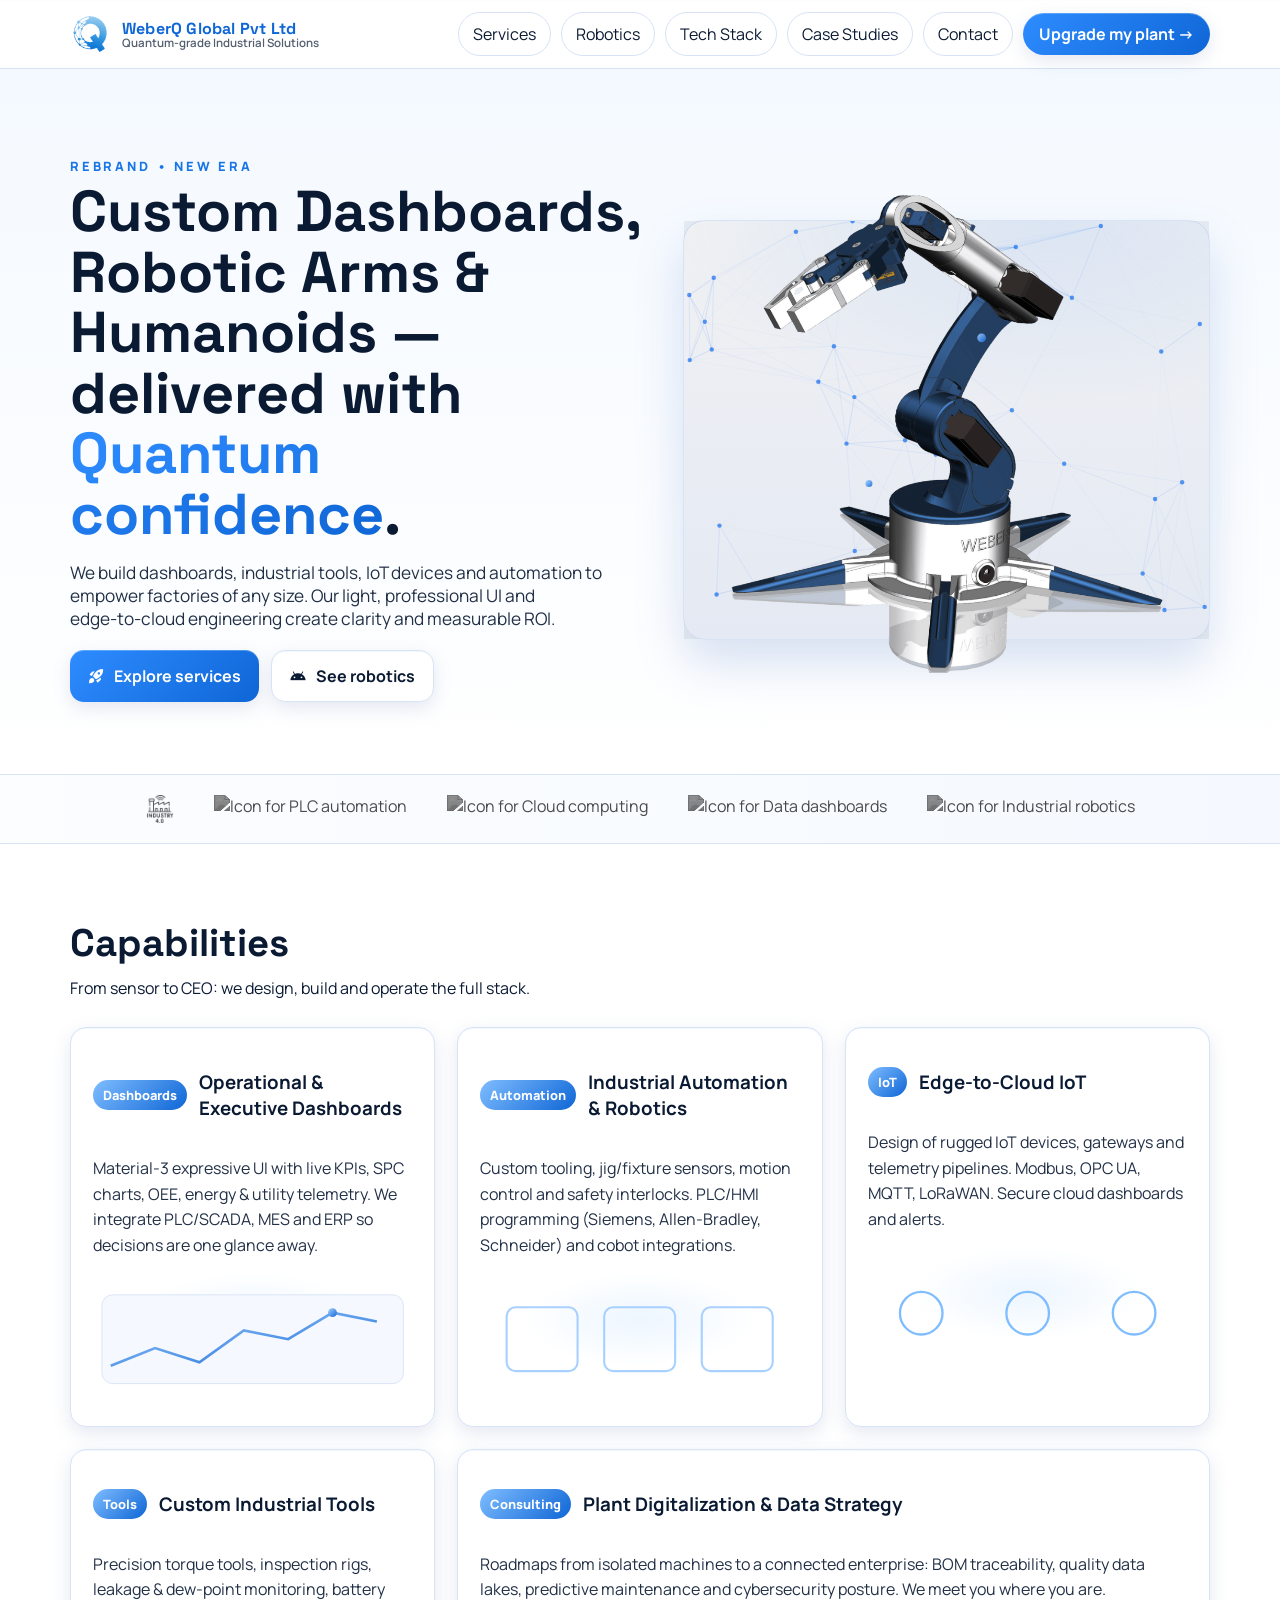
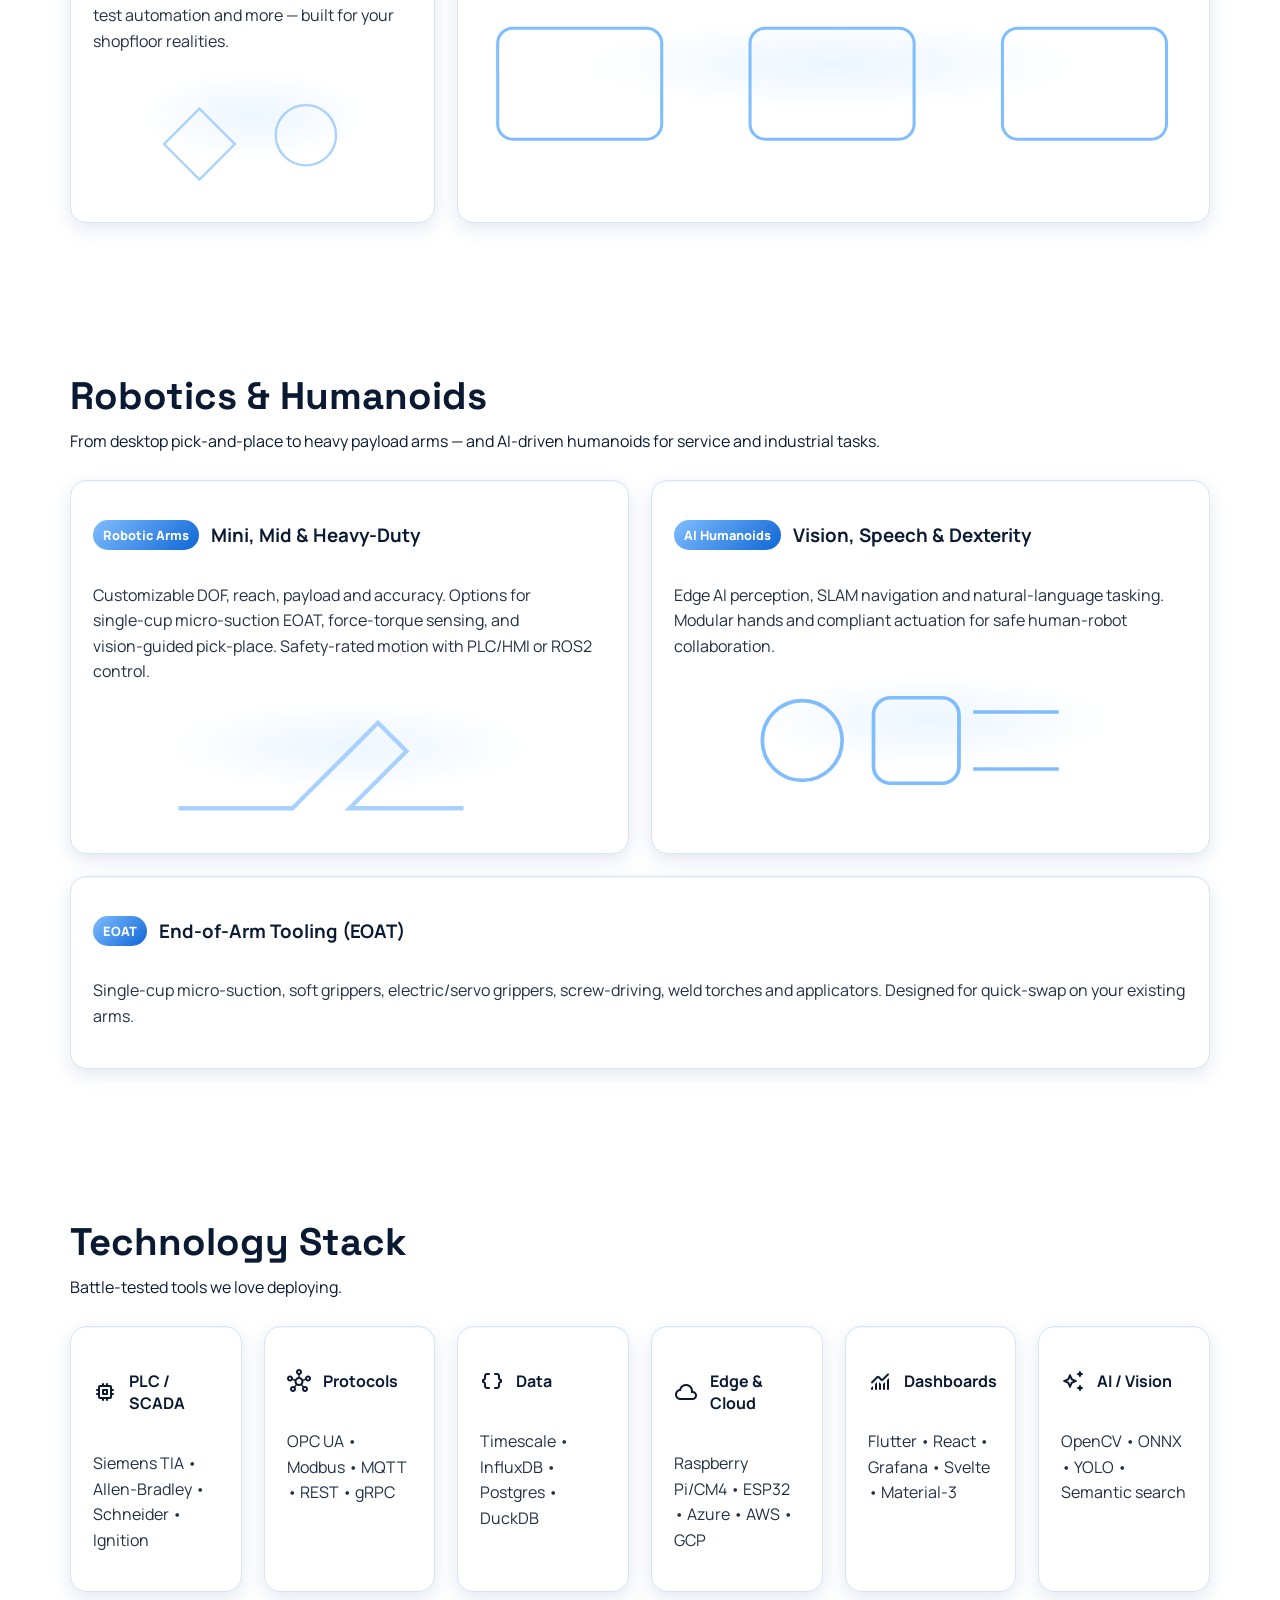
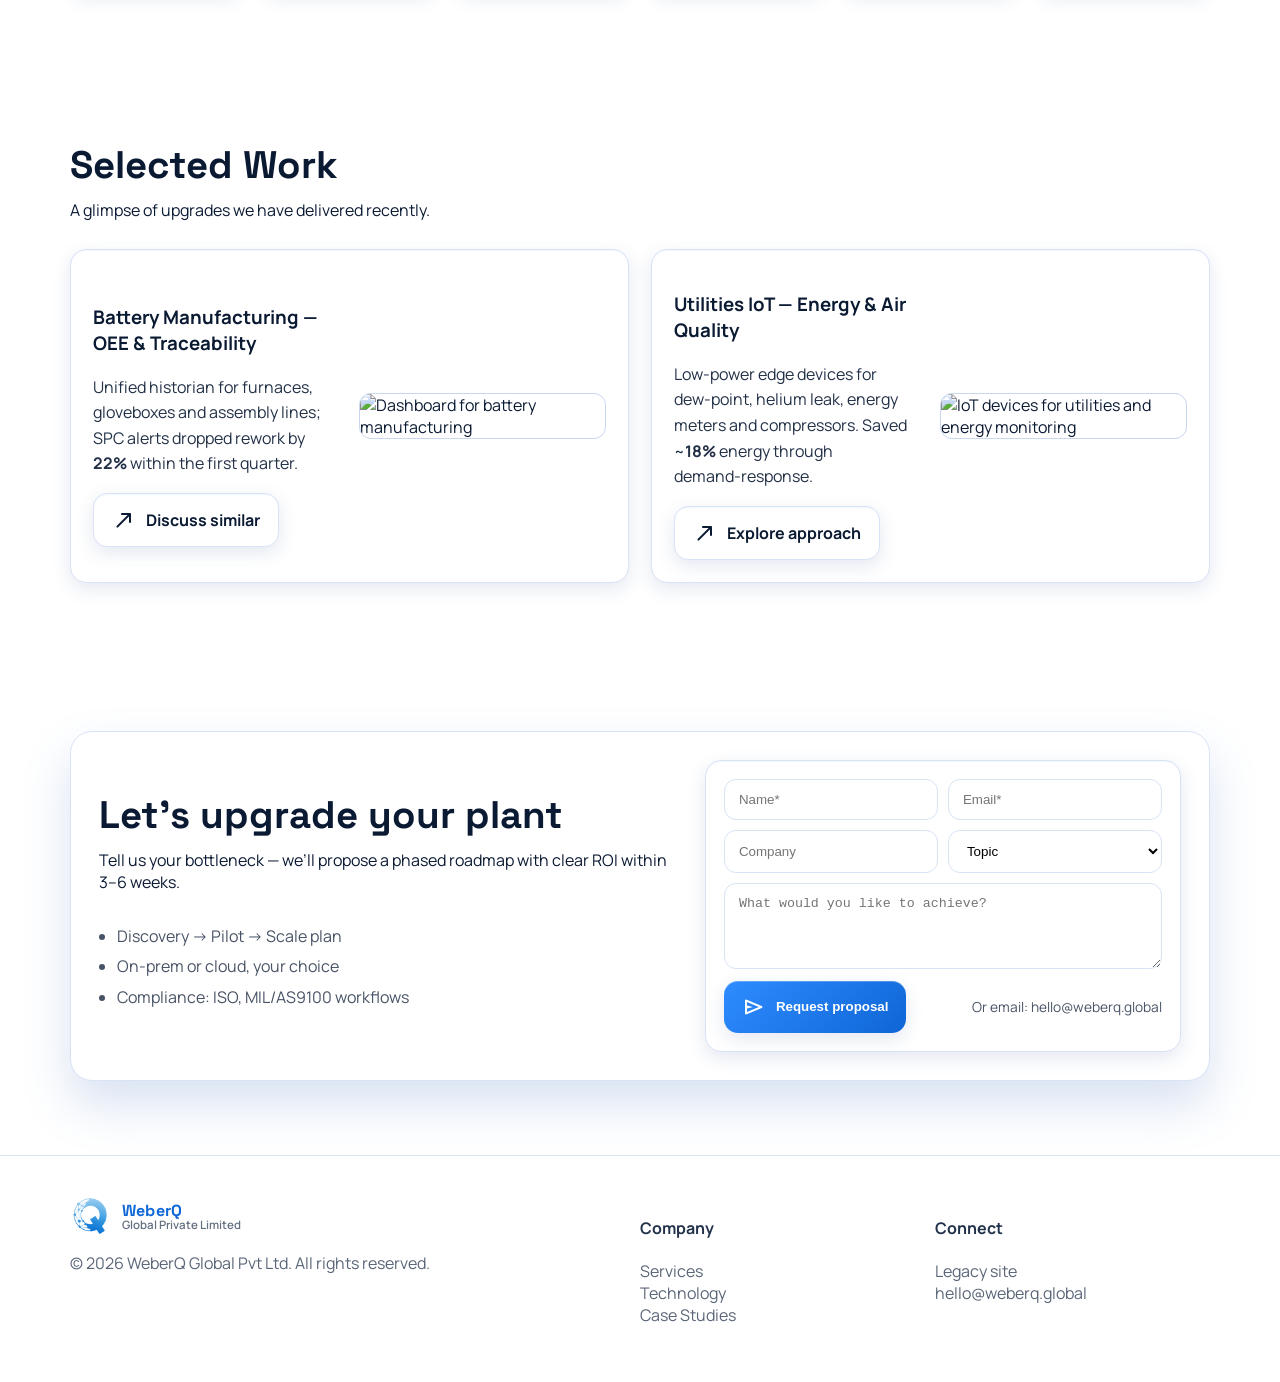
==== index.html @ 5a4e2a0e "Reduce hero image file size Signed-off-by: kiranpranay <kiranpranay12@gmail.com>" ====
<!DOCTYPE html>
<html lang="en" itemscope itemtype="https://schema.org/LocalBusiness">
<head>
    <meta charset="utf-8" />
    <meta name="viewport" content="width=device-width, initial-scale=1" />
    <title>WeberQ Global Private Limited — Quantum‑grade Industrial Tech</title>
    <meta name="description" content="WeberQ Global Pvt Ltd builds custom dashboards, robotic arms, humanoid robots, industrial tools, factory automation and IoT devices. Quantum‑grade engineering that upgrades your plant to Industry 4.0 and beyond." />
    <meta name="theme-color" content="#0f66d6" />
    
    <meta property="og:title" content="WeberQ Global Private Limited" />
    <meta property="og:description" content="Quantum-grade industrial tech: Custom dashboards, automation, robotics, and more. Upgrade your plant to Industry 4.0 and beyond." />
    <meta property="og:image" content="https://weberq.global/weberq-og.jpg" />
    <meta property="og:url" content="https://weberq.global/" />
    <meta property="og:type" content="website" />

    <script type="application/ld+json">
    {
      "@context": "https://schema.org",
      "@type": "LocalBusiness",
      "name": "WeberQ Global Private Limited",
      "image": "https://weberq.global/logo.png",
      "url": "https://weberq.global/",
      "telephone": "+91-9876543210",
      "address": {
        "@type": "PostalAddress",
        "streetAddress": "C/o Pranay Kiran, Cottonseeds.org",
        "addressLocality": "Hyderabad",
        "addressRegion": "Telangana",
        "addressCountry": "IN"
      },
      "sameAs": [
        "https://www.linkedin.com/company/weberq-global",
        "https://twitter.com/cottonseedsorg"
      ],
      "brand": {
          "@type": "Brand",
          "name": "WeberQ",
          "logo": "https://weberq.global/logo.png"
      },
      "knowsAbout": ["Robotics", "Industrial Automation", "IoT", "Data Dashboards", "AI"]
    }
    </script>
    
    <link rel="preconnect" href="https://fonts.googleapis.com">
    <link rel="preconnect" href="https://fonts.gstatic.com" crossorigin>
    <link href="https://fonts.googleapis.com/css2?family=Manrope:wght@300;400;600;700;800&family=Space+Grotesk:wght@400;600;700&display=swap" rel="stylesheet">
    <link href="https://fonts.googleapis.com/css2?family=Material+Symbols+Rounded:wght@300..700" rel="stylesheet" />
    <style>
      :root{
        /* Light palette from your logo */
        --q50:#f4f9ff; --q100:#e8f2ff; --q200:#cfe6ff; --q300:#a8d1ff; --q400:#7fbdff; --q500:#2e8cff; --q600:#1976e7; --q700:#0f66d6; --q800:#0b55b2; --q900:#083d82;
        --bg:#ffffff;
        --on-bg:#0b1a33;
        --surface:#ffffff; --surface-alt:#f6f9fe;
        --outline:#d8e3f6; --outline-2:#c8d6ee;
        --primary:var(--q700); --primary-variant:var(--q500);
        --gradient:linear-gradient(135deg,var(--q500) 0%, var(--q700) 100%);
        --radius-xl:22px; --radius-lg:16px; --radius-md:12px; --radius-sm:10px;
        --shadow-1:0 6px 18px hsl(220 30% 50%/.16), inset 0 1px 0 hsl(210 90% 90%/.3);
        --shadow-2:0 24px 48px hsl(220 50% 55%/.22);
      }
      *{box-sizing:border-box}
      html,body{margin:0;background:var(--bg);color:var(--on-bg);font-family:Manrope,system-ui,-apple-system,Segoe UI,Roboto,Ubuntu,"Helvetica Neue",sans-serif;scroll-behavior:smooth}
      a{color:inherit;text-decoration:none}
      img{max-width:100%;height:auto;display:block}
      .container{max-width:1180px;margin:0 auto;padding:0 20px}

      /* NAV */
      .nav{position:sticky;top:0;z-index:60;background:#ffffffd9;backdrop-filter:saturate(140%) blur(10px);border-bottom:1px solid var(--outline)}
      .nav .container{display:flex;align-items:center;gap:14px;padding:12px 20px}
      .brand{display:flex;align-items:center;gap:12px}
      .brand img{width:40px;height:40px}
      .brand .title{font-family:"Space Grotesk";font-weight:800;letter-spacing:.2px;color:var(--primary)}
      .brand small{display:block;font-weight:600;opacity:.7;margin-top:-4px;font-size:.72rem}
      .navlinks{margin-left:auto;display:flex;gap:10px;align-items:center}
      .chip{padding:10px 14px;border-radius:999px;border:1px solid var(--outline);transition:.25s background,.25s transform;background:#fff}
      .chip:hover{background:var(--surface-alt);transform:translateY(-2px)}
      .cta{padding:10px 16px;border-radius:999px;background:var(--gradient);color:#fff;box-shadow:var(--shadow-1);font-weight:700}
      .menu-btn{display:none;margin-left:auto;background:#fff;border:1px solid var(--outline);border-radius:12px;padding:8px 10px}

      /* HERO */
      .hero{background:linear-gradient(180deg,var(--q50),#fff)}
      .hero .container{display:grid;grid-template-columns:1.05fr .95fr;gap:30px;align-items:center;padding:88px 20px 72px}
      .eyebrow{color:var(--q600);text-transform:uppercase;letter-spacing:.22em;font-weight:800;font-size:.8rem}
      .hero h1{font-family:"Space Grotesk";font-size:clamp(2.2rem,5vw,3.6rem);line-height:1.05;margin:.4rem 0 .8rem}
      .hero p{font-size:1.08rem;opacity:.9}
      .actions{display:flex;gap:12px;margin-top:20px;flex-wrap:wrap}
      .btn{display:inline-flex;align-items:center;gap:10px;padding:14px 18px;border-radius:14px;border:1px solid var(--outline);background:#fff;box-shadow:var(--shadow-1);font-weight:700}
      .btn.primary{background:var(--gradient);color:#fff;border:none}
      .btn .icon{font-family:"Material Symbols Rounded";font-variation-settings:"FILL" 1, "wght" 600, "GRAD" 0, "opsz" 28}

      .hero-visual{position:relative;min-height:420px;border-radius:var(--radius-xl);background:radial-gradient(650px 300px at 70% 0%, hsl(214 100% 64%/.12), transparent 60%),linear-gradient(180deg, #ffffff, #f3f7ff);border:1px solid var(--outline);box-shadow:var(--shadow-2)}
      .hero-visual canvas{position:absolute;inset:0;width:100%;height:100%}
      .orbit{position:absolute;inset:0;pointer-events:none}

      /* STRIP */
      .strip{padding:20px 0;border-top:1px solid var(--outline);border-bottom:1px solid var(--outline);background:linear-gradient(90deg,#fbfdff,#f5f9ff)}
      .strip .logos{display:flex;gap:40px;opacity:.8;flex-wrap:wrap;align-items:center;justify-content:center}
      .logos img{height:28px;filter:grayscale(1) contrast(1.1) brightness(.4);opacity:.9}

      /* SECTION GENERIC */
      section{padding:74px 0}
      .h2{font-family:"Space Grotesk";font-size:clamp(1.8rem,4vw,2.4rem);margin:0 0 10px}
      .sub{opacity:.8;margin:0 0 28px}
      .grid{display:grid;gap:22px}

      /* CARDS */
      .card{position:relative;border:1px solid var(--outline);background:#fff;border-radius:var(--radius-lg);padding:22px;box-shadow:var(--shadow-1);transition:transform .35s cubic-bezier(.2,.8,.2,1), box-shadow .35s}
      .card:hover{transform:translateY(-6px);box-shadow:0 24px 64px hsl(219 50% 60%/.26)}
      .card .hdr{display:flex;align-items:center;gap:12px;margin-bottom:6px}
      .badge{font-size:.8rem;font-weight:800;color:white;background:linear-gradient(135deg,var(--q400),var(--q700));padding:6px 10px;border-radius:999px}
      .card p{opacity:.9;line-height:1.6}
      .illus{height:130px;background:radial-gradient(60% 60% at 50% 35%, hsl(210 100% 70%/.12), transparent 60%);border-radius:14px;display:flex;align-items:center;justify-content:center}

      /* FEATURE GRID */
      .features{grid-template-columns:repeat(12,1fr)}
      .features .card{grid-column:span 4;min-height:250px}
      .features .card.wide{grid-column:span 8}
      .features .card.tall{min-height:320px}

      /* CASES */
      .cases{grid-template-columns:repeat(12,1fr)}
      .case{grid-column:span 6;display:grid;grid-template-columns:1fr 1fr;gap:18px;align-items:center}
      .case .shot{border-radius:var(--radius-md);border:1px solid var(--outline-2);overflow:hidden}
      
      /* CTA */
      .cta-panel{display:grid;grid-template-columns:1.1fr .9fr;gap:24px;align-items:center;border-radius:var(--radius-xl);padding:28px;border:1px solid var(--outline);background:#fff;box-shadow:var(--shadow-2)}
      .field{width:100%;padding:12px 14px;border:1px solid var(--outline);border-radius:12px;background:#fff}

      /* FOOTER */
      footer{padding:40px 0;border-top:1px solid var(--outline);background:#fff;color:#23324b}
      .footgrid{display:grid;grid-template-columns:2fr 1fr 1fr;gap:20px}
      .muted{opacity:.75}

      /* Responsive */
      @media (max-width:980px){
        .navlinks{display:none}
        .menu-btn{display:inline-flex}
        .hero .container, .cta-panel{grid-template-columns:1fr}
        .features .card{grid-column:span 6}
        .features .card.wide{grid-column:span 12}
        .case{grid-template-columns:1fr;grid-column:span 12}
      }
      @media (max-width:640px){
        .hero .container{padding:56px 16px}
        .features .card{grid-column:span 12}
        .logos img{height:22px}
        .cta-panel{padding:18px}
        .btn{width:100%;justify-content:center}
        .case .shot{order:-1}
      }

      /* Mobile menu sheet */
      .sheet{position:fixed;inset:0 0 auto 0;height:0;background:#fff;border-bottom:1px solid var(--outline);box-shadow:var(--shadow-2);overflow:hidden;z-index:55;transition:height .3s ease-in-out}
      .sheet.open{height:auto}
      .sheet .links{display:grid;gap:10px;padding:16px}
      .sheet a{padding:12px 14px;border:1px solid var(--outline);border-radius:12px;background:#fff}

      /* Reveal */
      .reveal{opacity:0;transform:translateY(16px)}

      .hero-img {
  position: absolute;
  inset: 0;
  margin: auto;
  height: 125%;
}

    </style>
  </head>
  <body>
    <nav class="nav">
      <div class="container">
        <a class="brand" href="#top" aria-label="WeberQ home" title="WeberQ Global">
          <img src="assets/logo.png" alt="WeberQ Global logo" />
          <div>
            <div class="title">WeberQ Global Pvt Ltd</div>
            <small>Quantum‑grade Industrial Solutions</small>
          </div>
        </a>
        <div class="navlinks">
          <a class="chip" href="#services">Services</a>
          <a class="chip" href="#robotics">Robotics</a>
          <a class="chip" href="#solutions">Tech Stack</a>
          <a class="chip" href="#cases">Case Studies</a>
          <a class="chip" href="#contact">Contact</a>
          <a class="cta" href="#contact">Upgrade my plant →</a>
        </div>
        <button class="menu-btn" id="menuBtn" aria-label="Open menu"><span class="material-symbols-rounded">menu</span></button>
      </div>
    </nav>
    <div class="sheet" id="sheet" aria-hidden="true">
      <div class="links container">
        <a href="#services">Services</a>
        <a href="#robotics">Robotics</a>
        <a href="#solutions">Tech Stack</a>
        <a href="#cases">Case Studies</a>
        <a href="#contact">Contact</a>
        <a class="cta" style="display:inline-block;text-align:center" href="#contact">Upgrade my plant →</a>
      </div>
    </div>

    <header id="top" class="hero" role="banner">
      <div class="container">
        <div>
          <div class="eyebrow">Rebrand • New era</div>
          <h1>Custom Dashboards, Robotic Arms & Humanoids — delivered with <span style="background:var(--gradient);-webkit-background-clip:text;background-clip:text;color:transparent">Quantum confidence</span>.</h1>
          <p>We build dashboards, industrial tools, IoT devices and automation to empower factories of any size. Our light, professional UI and edge‑to‑cloud engineering create clarity and measurable ROI.</p>
          <div class="actions">
            <a class="btn primary" href="#services"><span class="icon">rocket_launch</span> Explore services</a>
            <a class="btn" href="#robotics"><span class="icon">android</span> See robotics</a>
          </div>
        </div>
        <div class="hero-visual" aria-hidden="true">
          <canvas id="mesh"></canvas>
          <img src="assets/arm-2-100.png" alt="Robotic Arm visual" class="hero-img" />
          <svg class="orbit" viewBox="0 0 600 420" fill="none" xmlns="http://www.w3.org/2000/svg">
            <g opacity=".9">
              <!-- <path d="M40 210c0-110 90-200 200-200s200 90 200 200-90 200-200 200S40 320 40 210Z" stroke="url(#g1)" stroke-width="1.2"/>
              <path d="M100 210c0-77 63-140 140-140s140 63 140 140-63 140-140 140S100 287 100 210Z" stroke="url(#g2)" stroke-width="1.2"/> -->
              <circle cx="340" cy="140" r="5" fill="url(#g3)">
                <animate attributeName="cy" values="140;130;140" dur="6s" repeatCount="indefinite" />
              </circle>
              <circle cx="200" cy="300" r="4" fill="url(#g3)">
                <animate attributeName="cx" values="200;220;200" dur="7s" repeatCount="indefinite" />
              </circle>
            </g>
            <defs>
              <linearGradient id="g1" x1="0" y1="0" x2="600" y2="420"><stop stop-color="var(--q400)"/><stop offset="1" stop-color="var(--q700)"/></linearGradient>
              <linearGradient id="g2" x1="0" y1="0" x2="600" y2="420"><stop stop-color="var(--q300)"/><stop offset="1" stop-color="var(--q600)"/></linearGradient>
              <linearGradient id="g3" x1="0" y1="0" x2="1" y2="1"><stop stop-color="var(--q300)"/><stop offset="1" stop-color="var(--q700)"/></linearGradient>
            </defs>
          </svg>
        </div>
      </div>
    </header>

    <div class="strip" aria-label="trusted by">
      <div class="container logos">
        <img src="assets/industry-40-64.png" alt="Icon for Industry 4.0" />
        <img src="https://img.icons8.com/?size=100&id=38514&format=png&color=000000" alt="Icon for PLC automation" />
        <img src="https://img.icons8.com/?size=100&id=13441&format=png&color=000000" alt="Icon for Cloud computing" />
        <img src="https://img.icons8.com/?size=100&id=111697&format=png&color=000000" alt="Icon for Data dashboards" />
        <img src="https://img.icons8.com/?size=100&id=8113&format=png&color=000000" alt="Icon for Industrial robotics" />
      </div>
    </div>

    <section id="services">
      <div class="container">
        <h2 class="h2">Capabilities</h2>
        <p class="sub">From sensor to CEO: we design, build and operate the full stack.</p>
        <div class="grid features">
          <article class="card tall reveal">
            <div class="hdr"><span class="badge">Dashboards</span><h3>Operational & Executive Dashboards</h3></div>
            <p>Material‑3 expressive UI with live KPIs, SPC charts, OEE, energy & utility telemetry. We integrate PLC/SCADA, MES and ERP so decisions are one glance away.</p>
            <div class="illus" aria-hidden="true">
              <svg viewBox="0 0 360 120"><rect x="10" y="10" width="340" height="100" rx="12" fill="#f5f8ff" stroke="var(--outline)"/>
                <polyline points="20,90 70,70 120,86 170,50 220,60 270,30 320,40" fill="none" stroke="url(#g3)" stroke-width="3"/>
                <circle cx="270" cy="30" r="5" fill="url(#g3)" />
              </svg>
            </div>
          </article>
          <article class="card tall reveal">
            <div class="hdr"><span class="badge">Automation</span><h3>Industrial Automation & Robotics</h3></div>
            <p>Custom tooling, jig/fixture sensors, motion control and safety interlocks. PLC/HMI programming (Siemens, Allen‑Bradley, Schneider) and cobot integrations.</p>
            <div class="illus" aria-hidden="true">
              <svg viewBox="0 0 360 120"><g fill="none" stroke="url(#g2)" stroke-width="2.4">
                <rect x="30" y="24" width="80" height="72" rx="10"/>
                <rect x="140" y="24" width="80" height="72" rx="10"/>
                <rect x="250" y="24" width="80" height="72" rx="10"/>
                <path d="M110 60h30M220 60h30"/></g>
              </svg>
            </div>
          </article>
          <article class="card reveal">
            <div class="hdr"><span class="badge">IoT</span><h3>Edge‑to‑Cloud IoT</h3></div>
            <p>Design of rugged IoT devices, gateways and telemetry pipelines. Modbus, OPC UA, MQTT, LoRaWAN. Secure cloud dashboards and alerts.</p>
            <div class="illus" aria-hidden>
              <svg viewBox="0 0 360 120"><g fill="none" stroke="url(#g1)" stroke-width="2.6">
                <circle cx="60" cy="60" r="24"/>
                <circle cx="180" cy="60" r="24"/>
                <circle cx="300" cy="60" r="24"/>
                <path d="M84 60h72M204 60h72"/></g></svg>
            </div>
          </article>
          <article class="card reveal">
            <div class="hdr"><span class="badge">Tools</span><h3>Custom Industrial Tools</h3></div>
            <p>Precision torque tools, inspection rigs, leakage & dew‑point monitoring, battery test automation and more — built for your shopfloor realities.</p>
            <div class="illus" aria-hidden>
              <svg viewBox="0 0 360 120"><g fill="none" stroke="url(#g2)" stroke-width="2.6">
                <path d="M80 70l40-40 40 40-40 40-40-40z"/>
                <circle cx="240" cy="60" r="34"/>
              </g></svg>
            </div>
          </article>
          <article class="card wide reveal">
            <div class="hdr"><span class="badge">Consulting</span><h3>Plant Digitalization & Data Strategy</h3></div>
            <p>Roadmaps from isolated machines to a connected enterprise: BOM traceability, quality data lakes, predictive maintenance and cybersecurity posture. We meet you where you are.</p>
            <div class="illus" aria-hidden>
              <svg viewBox="0 0 560 120"><g fill="none" stroke="url(#g1)" stroke-width="2.4">
                <rect x="14" y="16" width="130" height="88" rx="12"/>
                <rect x="214" y="16" width="130" height="88" rx="12"/>
                <rect x="414" y="16" width="130" height="88" rx="12"/>
                <path d="M144 60h70M344 60h70"/></g></svg>
            </div>
          </article>
        </div>
      </div>
    </section>

    <section id="robotics">
      <div class="container">
        <h2 class="h2">Robotics & Humanoids</h2>
        <p class="sub">From desktop pick‑and‑place to heavy payload arms — and AI‑driven humanoids for service and industrial tasks.</p>
        <div class="grid" style="grid-template-columns:repeat(12,1fr)">
          <article class="card reveal" style="grid-column:span 6">
            <div class="hdr"><span class="badge">Robotic Arms</span><h3>Mini, Mid & Heavy‑Duty</h3></div>
            <p>Customizable DOF, reach, payload and accuracy. Options for single‑cup micro‑suction EOAT, force‑torque sensing, and vision‑guided pick‑place. Safety‑rated motion with PLC/HMI or ROS2 control.</p>
            <div class="illus" aria-hidden="true">
              <svg viewBox="0 0 360 120"><g fill="none" stroke="url(#g2)" stroke-width="3"><path d="M60 90h80l20-20 40-40 20 20-40 40h80"/></g></svg>
            </div>
          </article>
          <article class="card reveal" style="grid-column:span 6">
            <div class="hdr"><span class="badge">AI Humanoids</span><h3>Vision, Speech & Dexterity</h3></div>
            <p>Edge AI perception, SLAM navigation and natural‑language tasking. Modular hands and compliant actuation for safe human‑robot collaboration.</p>
            <div class="illus" aria-hidden="true">
              <svg viewBox="0 0 360 120"><g fill="none" stroke="url(#g1)" stroke-width="2.6"><circle cx="90" cy="60" r="28"/><rect x="140" y="30" width="60" height="60" rx="12"/><path d="M210 40h60M210 80h60"/></g></svg>
            </div>
          </article>
          <article class="card reveal" style="grid-column:span 12">
            <div class="hdr"><span class="badge">EOAT</span><h3>End‑of‑Arm Tooling (EOAT)</h3></div>
            <p>Single‑cup micro‑suction, soft grippers, electric/servo grippers, screw‑driving, weld torches and applicators. Designed for quick‑swap on your existing arms.</p>
          </article>
        </div>
      </div>
    </section>

    <section id="solutions">
      <div class="container">
        <h2 class="h2">Technology Stack</h2>
        <p class="sub">Battle‑tested tools we love deploying.</p>
        <div class="grid" style="grid-template-columns:repeat(6,minmax(140px,1fr))">
          <div class="card reveal" title="PLC/SCADA"><div class="hdr"><span class="material-symbols-rounded">memory</span><h4>PLC / SCADA</h4></div><p>Siemens TIA • Allen‑Bradley • Schneider • Ignition</p></div>
          <div class="card reveal" title="Protocols"><div class="hdr"><span class="material-symbols-rounded">hub</span><h4>Protocols</h4></div><p>OPC UA • Modbus • MQTT • REST • gRPC</p></div>
          <div class="card reveal" title="Data"><div class="hdr"><span class="material-symbols-rounded">data_object</span><h4>Data</h4></div><p>Timescale • InfluxDB • Postgres • DuckDB</p></div>
          <div class="card reveal" title="Edge & Cloud"><div class="hdr"><span class="material-symbols-rounded">cloud</span><h4>Edge & Cloud</h4></div><p>Raspberry Pi/CM4 • ESP32 • Azure • AWS • GCP</p></div>
          <div class="card reveal" title="Dashboards"><div class="hdr"><span class="material-symbols-rounded">monitoring</span><h4>Dashboards</h4></div><p>Flutter • React • Grafana • Svelte • Material‑3</p></div>
          <div class="card reveal" title="AI / Vision"><div class="hdr"><span class="material-symbols-rounded">auto_awesome</span><h4>AI / Vision</h4></div><p>OpenCV • ONNX • YOLO • Semantic search</p></div>
        </div>
      </div>
    </section>

    <section id="cases">
      <div class="container">
        <h2 class="h2">Selected Work</h2>
        <p class="sub">A glimpse of upgrades we have delivered recently.</p>
        <div class="grid cases">
          <article class="card case reveal">
            <div>
              <h3>Battery Manufacturing — OEE & Traceability</h3>
              <p>Unified historian for furnaces, gloveboxes and assembly lines; SPC alerts dropped rework by <strong>22%</strong> within the first quarter.</p>
              <a class="btn" href="#contact"><span class="material-symbols-rounded">call_made</span> Discuss similar</a>
            </div>
            <div class="shot"><img alt="Dashboard for battery manufacturing" src="https://images.unsplash.com/photo-1551281044-8b89a39f57b6?q=80&w=1200&auto=format&fit=crop"/></div>
          </article>
          <article class="card case reveal">
            <div>
              <h3>Utilities IoT — Energy & Air Quality</h3>
              <p>Low‑power edge devices for dew‑point, helium leak, energy meters and compressors. Saved ~<strong>18%</strong> energy through demand‑response.</p>
              <a class="btn" href="#contact"><span class="material-symbols-rounded">call_made</span> Explore approach</a>
            </div>
            <div class="shot"><img alt="IoT devices for utilities and energy monitoring" src="https://images.unsplash.com/photo-1504639725590-34d0984388bd?q=80&w=1200&auto=format&fit=crop"/></div>
          </article>
        </div>
      </div>
    </section>

    <section id="contact">
      <div class="container">
        <div class="cta-panel">
          <div>
            <h2 class="h2">Let’s upgrade your plant</h2>
            <p class="sub">Tell us your bottleneck — we’ll propose a phased roadmap with clear ROI within 3–6 weeks.</p>
            <ul class="muted" style="line-height:1.9;margin:0 0 10px 0;padding-left:18px">
              <li>Discovery → Pilot → Scale plan</li>
              <li>On‑prem or cloud, your choice</li>
              <li>Compliance: ISO, MIL/AS9100 workflows</li>
            </ul>
          </div>
          <form class="card" style="padding:18px" onsubmit="event.preventDefault(); alert('Thanks! We\'ll get back within 24 hours.'); this.reset();">
            <div style="display:grid;grid-template-columns:1fr 1fr;gap:10px">
              <input required name="name" placeholder="Name*" class="field" />
              <input required type="email" name="email" placeholder="Email*" class="field"/>
              <input name="company" placeholder="Company" class="field"/>
              <select class="field"><option>Topic</option><option>Dashboards</option><option>Automation</option><option>IoT</option><option>Robotics</option><option>Consulting</option></select>
              <textarea required class="field" style="grid-column:1/-1" rows="4" placeholder="What would you like to achieve?"></textarea>
            </div>
            <div style="display:flex;gap:10px;margin-top:12px;align-items:center;justify-content:space-between">
              <button class="btn primary" type="submit"><span class="material-symbols-rounded">send</span> Request proposal</button>
              <span class="muted" style="font-size:.86rem">Or email: <a href="mailto:hello@weberq.global">hello@weberq.global</a></span>
            </div>
          </form>
        </div>
      </div>
    </section>

    <footer>
      <div class="container footgrid">
        <div>
          <div class="brand"><img src="assets\logo.png" alt="WeberQ logo small"/><div><div class="title">WeberQ</div><small>Global Private Limited</small></div></div>
          <p class="muted">© <span id="y"></span> WeberQ Global Pvt Ltd. All rights reserved.</p>
        </div>
        <div>
          <h4>Company</h4>
          <p class="muted"><a href="#services">Services</a><br><a href="#solutions">Technology</a><br><a href="#cases">Case Studies</a></p>
        </div>
        <div>
          <h4>Connect</h4>
          <p class="muted"><a href="https://weber.cottonseeds.org/">Legacy site</a><br><a href="mailto:hello@weberq.global">hello@weberq.global</a></p>
        </div>
      </div>
    </footer>

    <script>
      // Year
      document.getElementById('y').textContent = new Date().getFullYear();

      // Mobile menu toggle
      const btn = document.getElementById('menuBtn');
      const sheet = document.getElementById('sheet');
      btn?.addEventListener('click', ()=>{
        const open = sheet.classList.toggle('open');
        sheet.setAttribute('aria-hidden', String(!open));
        btn.innerHTML = `<span class="material-symbols-rounded">${open?'close':'menu'}</span>`
      });
      sheet.querySelectorAll('a').forEach(a=>a.addEventListener('click',()=>{
        sheet.classList.remove('open');
        sheet.setAttribute('aria-hidden','true');
        btn.innerHTML = '<span class="material-symbols-rounded">menu</span>'
      }));

      // Scroll-reveal animation
      const observer = new IntersectionObserver((entries)=>{
        entries.forEach(e=>{
          if(e.isIntersecting){ e.target.animate([
            {opacity:0, transform:'translateY(18px)'},
            {opacity:1, transform:'translateY(0)'}
          ],{duration:650,easing:'cubic-bezier(.2,.7,.2,1)',fill:'forwards'}); observer.unobserve(e.target); }
        })
      },{threshold:.2});
      document.querySelectorAll('.reveal, .card, section .h2, section .sub, .hero .actions .btn').forEach(el=>observer.observe(el));

      // Subtle animated mesh background for the hero card
      const c = document.getElementById('mesh');
      const ctx = c.getContext('2d');
      let w, h; const DPR = Math.max(1, window.devicePixelRatio || 1);
      const nodes = Array.from({length: 36}).map(()=>({x:Math.random(), y:Math.random(), vx:(Math.random()-.5)/300, vy:(Math.random()-.5)/300}))
      function resize(){ const r = c.getBoundingClientRect(); w=r.width; h=r.height; c.width=w*DPR; c.height=h*DPR; ctx.setTransform(DPR,0,0,DPR,0,0);} resize();
      window.addEventListener('resize', resize);
      (function loop(){ ctx.clearRect(0,0,w,h); ctx.fillStyle='rgba(12,30,60,.06)'; ctx.fillRect(0,0,w,h);
        for(const n of nodes){ n.x += n.vx; n.y += n.vy; if(n.x<0||n.x>1) n.vx*=-1; if(n.y<0||n.y>1) n.vy*=-1; }
        for(let i=0;i<nodes.length;i++){
          for(let j=i+1;j<nodes.length;j++){
            const a = nodes[i], b = nodes[j];
            const dx = (a.x-b.x)*w, dy=(a.y-b.y)*h, d=Math.hypot(dx,dy);
            if(d<160){ ctx.strokeStyle=`rgba(40,120,240,${(1-d/160)*.18})`; ctx.beginPath(); ctx.moveTo(a.x*w, a.y*h); ctx.lineTo(b.x*w, b.y*h); ctx.stroke(); }
          }
        }
        for(const n of nodes){ ctx.beginPath(); ctx.arc(n.x*w, n.y*h, 2.2, 0, Math.PI*2); ctx.fillStyle='rgba(20,110,240,.7)'; ctx.fill(); }
        requestAnimationFrame(loop);
      })();
    </script>
  </body>
</html>
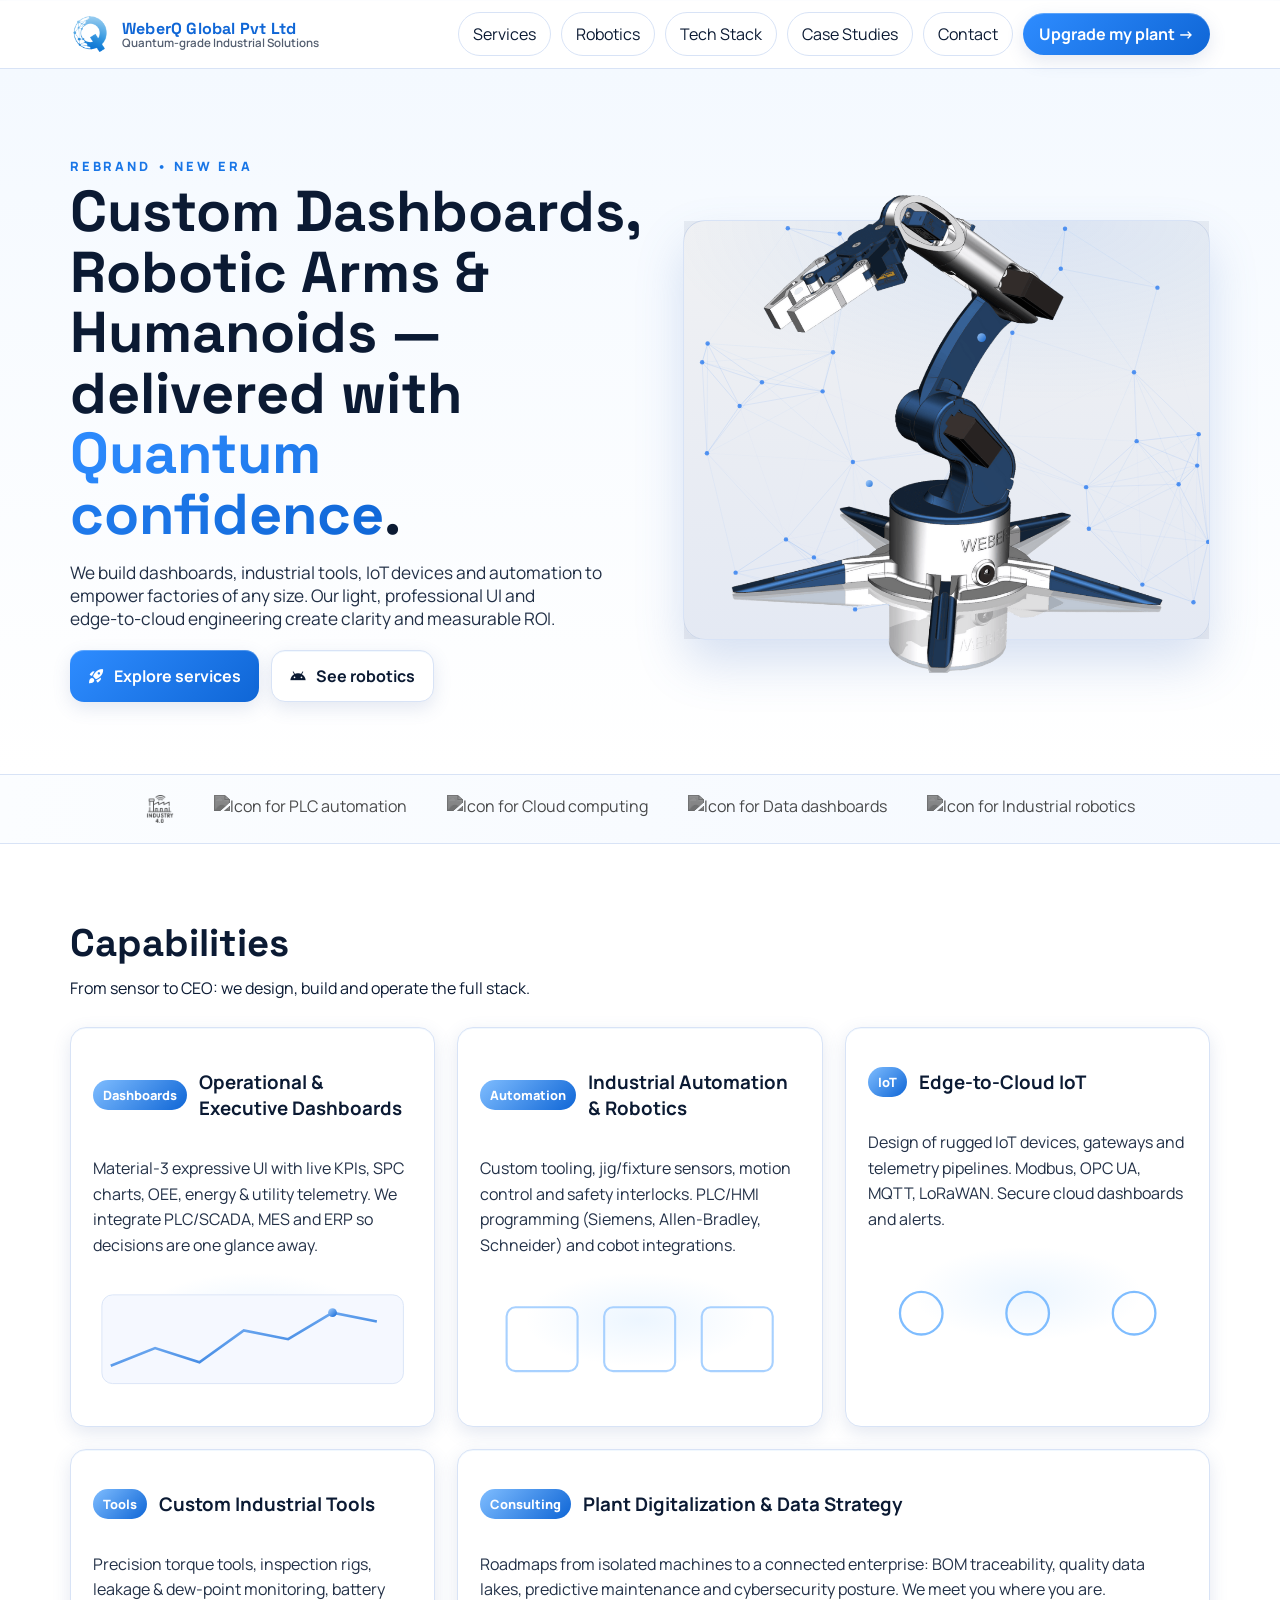
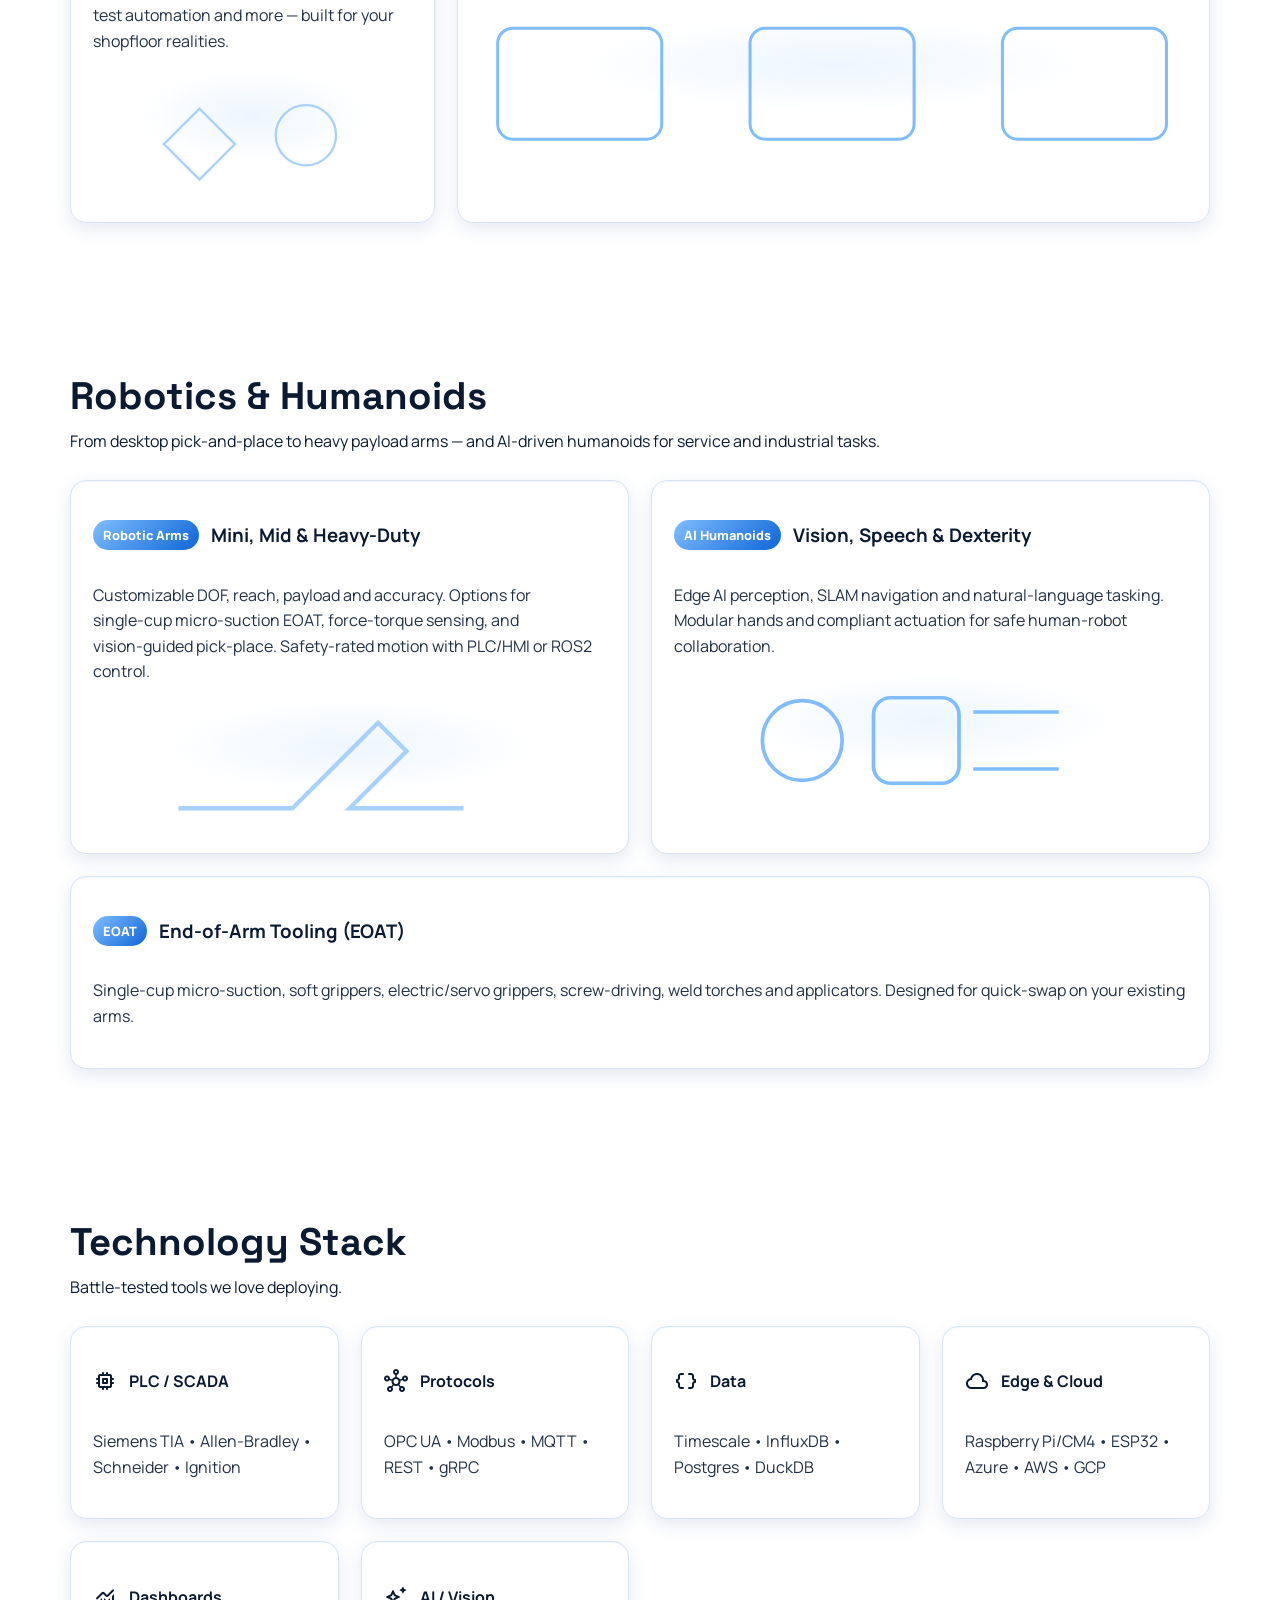
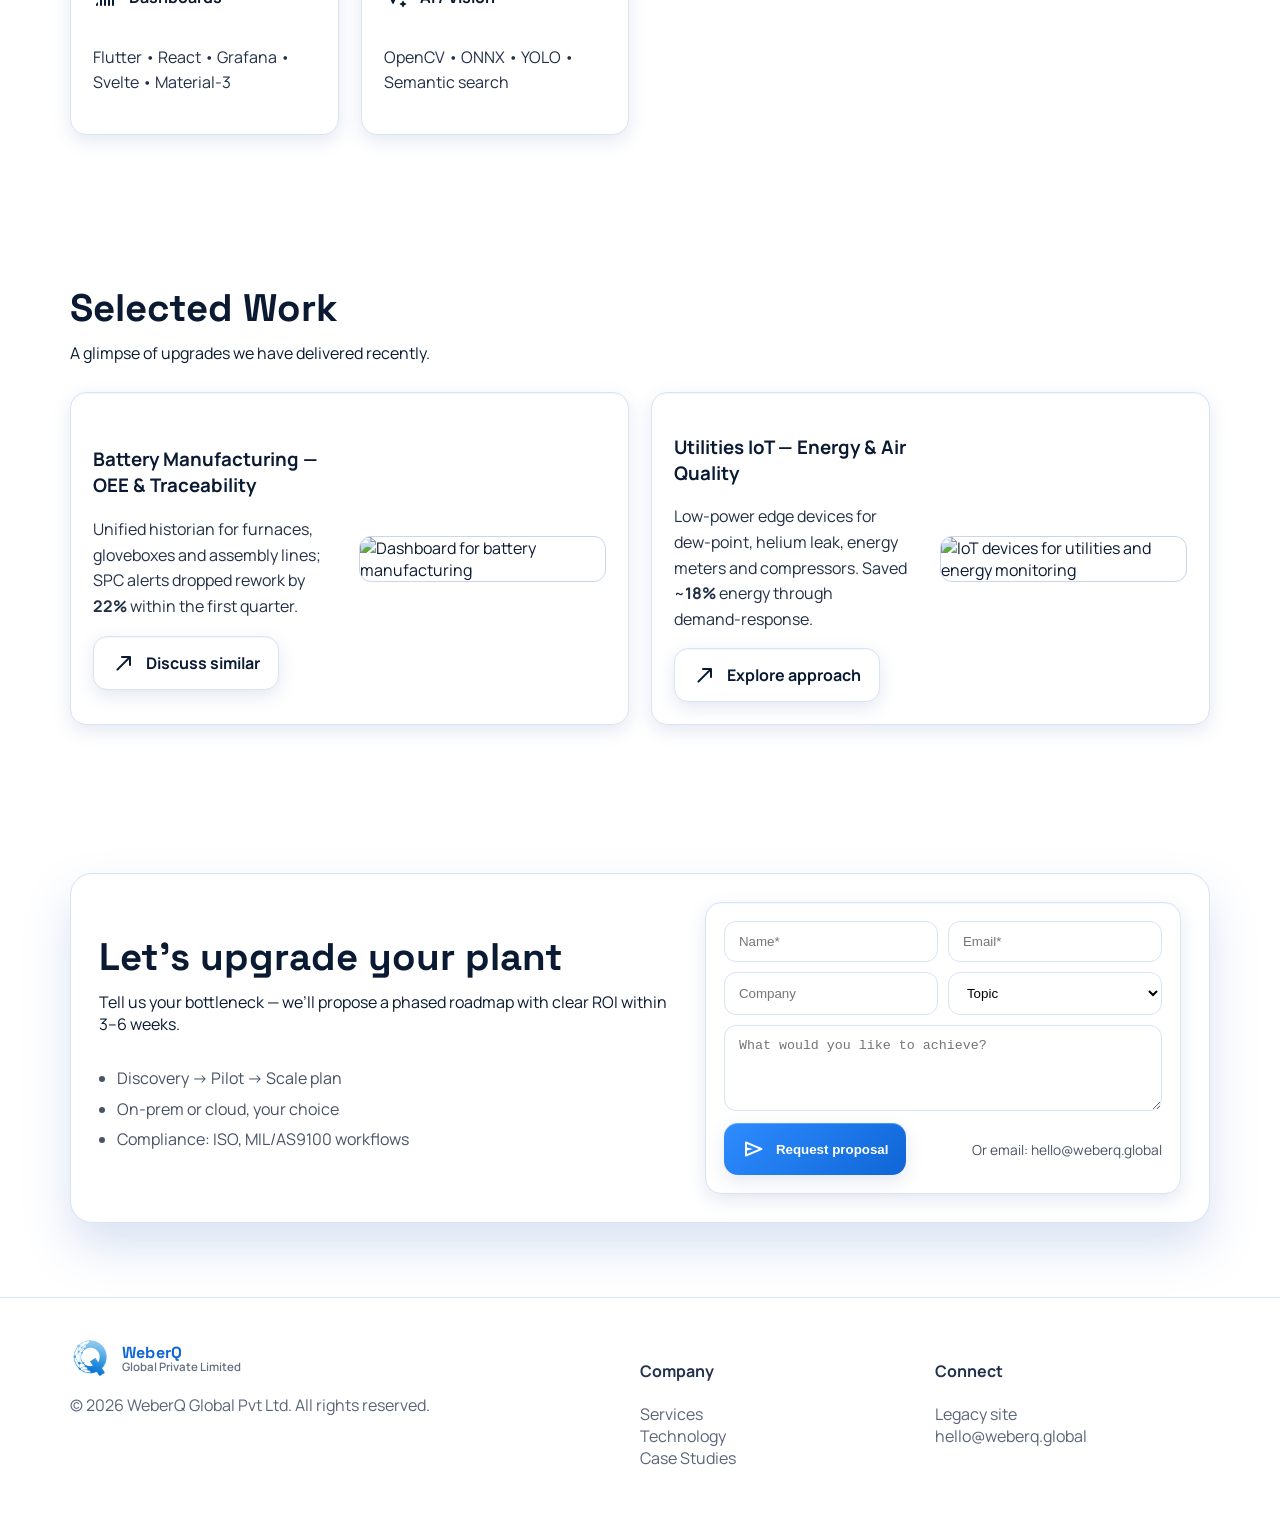
==== commit 8b558607: "fix tech stack ui Signed-off-by: kiranpranay <kiranpranay12@gmail.com>" ====
--- a/index.html
+++ b/index.html
@@ -104,6 +104,37 @@
       .sub{opacity:.8;margin:0 0 28px}
       .grid{display:grid;gap:22px}
 
+      /* Tech Stack responsive grid */
+      #solutions .stack {
+        /* auto-fit = wraps nicely without hardcoding 6 columns */
+        grid-template-columns: repeat(auto-fit, minmax(220px, 1fr));
+      }
+
+      /* Ultra-small phones: switch to horizontal snap scrolling */
+      @media (max-width: 420px) {
+        #solutions .stack {
+          display: grid;
+          grid-auto-flow: column;
+          grid-auto-columns: 82%;
+          overflow-x: auto;
+          overscroll-behavior-x: contain;
+          scroll-snap-type: x mandatory;
+          gap: 16px;
+          padding-bottom: 10px;
+        }
+        #solutions .stack .card {
+          scroll-snap-align: start;
+        }
+
+        /* optional: lighter scrollbar */
+        #solutions .stack::-webkit-scrollbar { height: 8px; }
+        #solutions .stack::-webkit-scrollbar-thumb {
+          background: var(--outline-2);
+          border-radius: 8px;
+        }
+      }
+
+
       /* CARDS */
       .card{position:relative;border:1px solid var(--outline);background:#fff;border-radius:var(--radius-lg);padding:22px;box-shadow:var(--shadow-1);transition:transform .35s cubic-bezier(.2,.8,.2,1), box-shadow .35s}
       .card:hover{transform:translateY(-6px);box-shadow:0 24px 64px hsl(219 50% 60%/.26)}
@@ -339,7 +370,7 @@
       <div class="container">
         <h2 class="h2">Technology Stack</h2>
         <p class="sub">Battle‑tested tools we love deploying.</p>
-        <div class="grid" style="grid-template-columns:repeat(6,minmax(140px,1fr))">
+        <div class="grid stack">
           <div class="card reveal" title="PLC/SCADA"><div class="hdr"><span class="material-symbols-rounded">memory</span><h4>PLC / SCADA</h4></div><p>Siemens TIA • Allen‑Bradley • Schneider • Ignition</p></div>
           <div class="card reveal" title="Protocols"><div class="hdr"><span class="material-symbols-rounded">hub</span><h4>Protocols</h4></div><p>OPC UA • Modbus • MQTT • REST • gRPC</p></div>
           <div class="card reveal" title="Data"><div class="hdr"><span class="material-symbols-rounded">data_object</span><h4>Data</h4></div><p>Timescale • InfluxDB • Postgres • DuckDB</p></div>
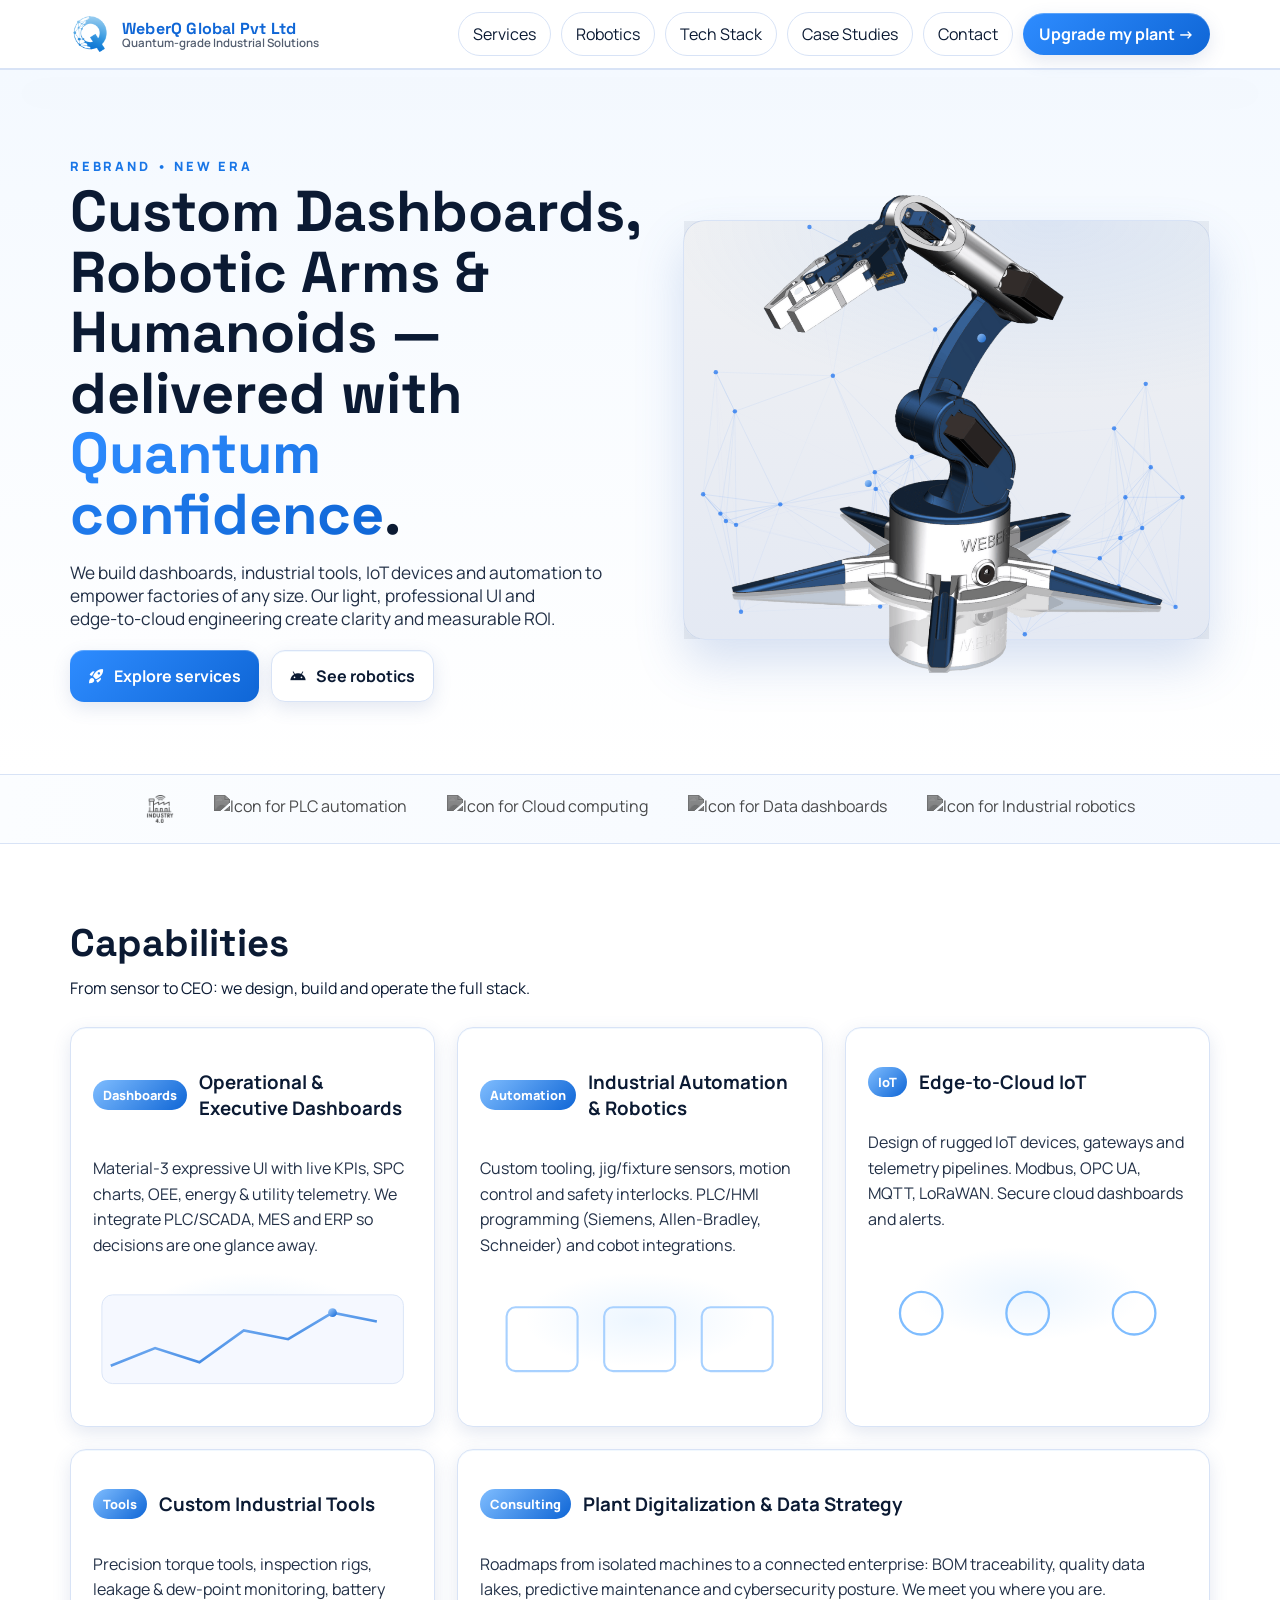
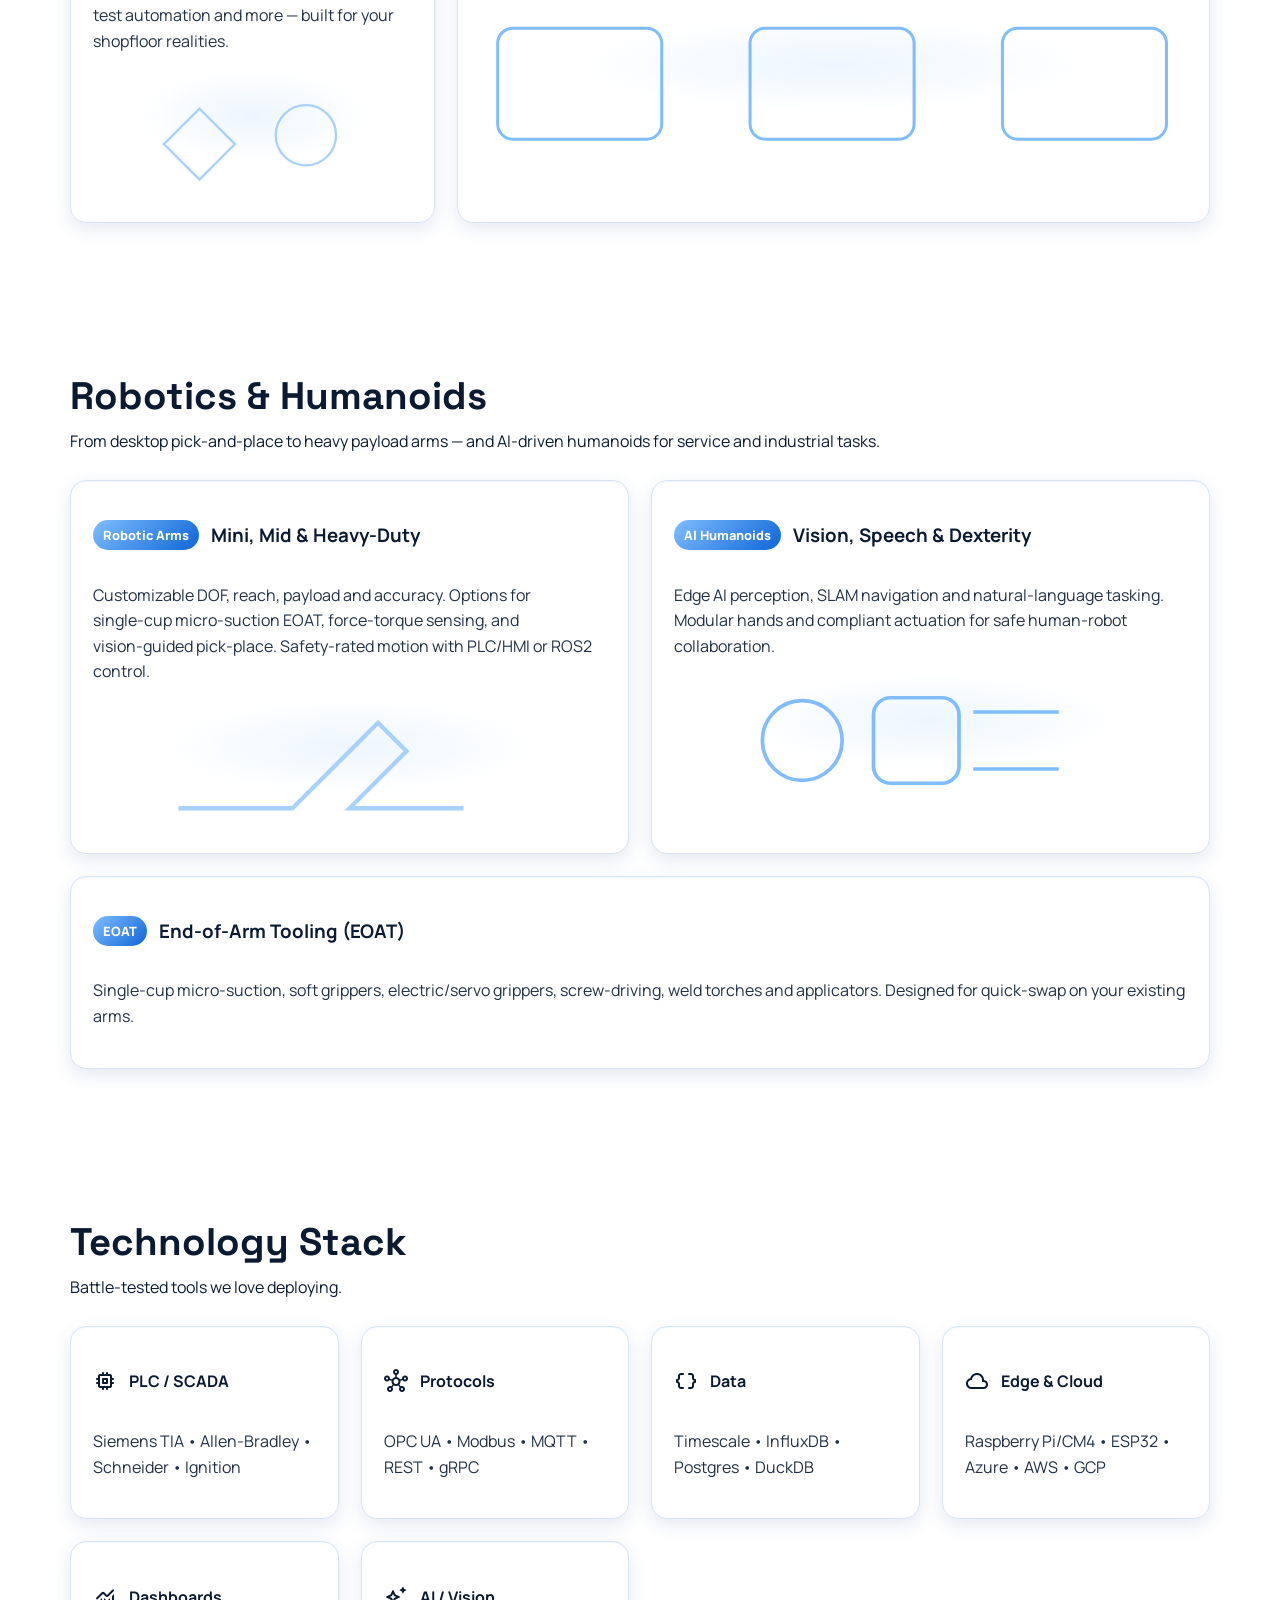
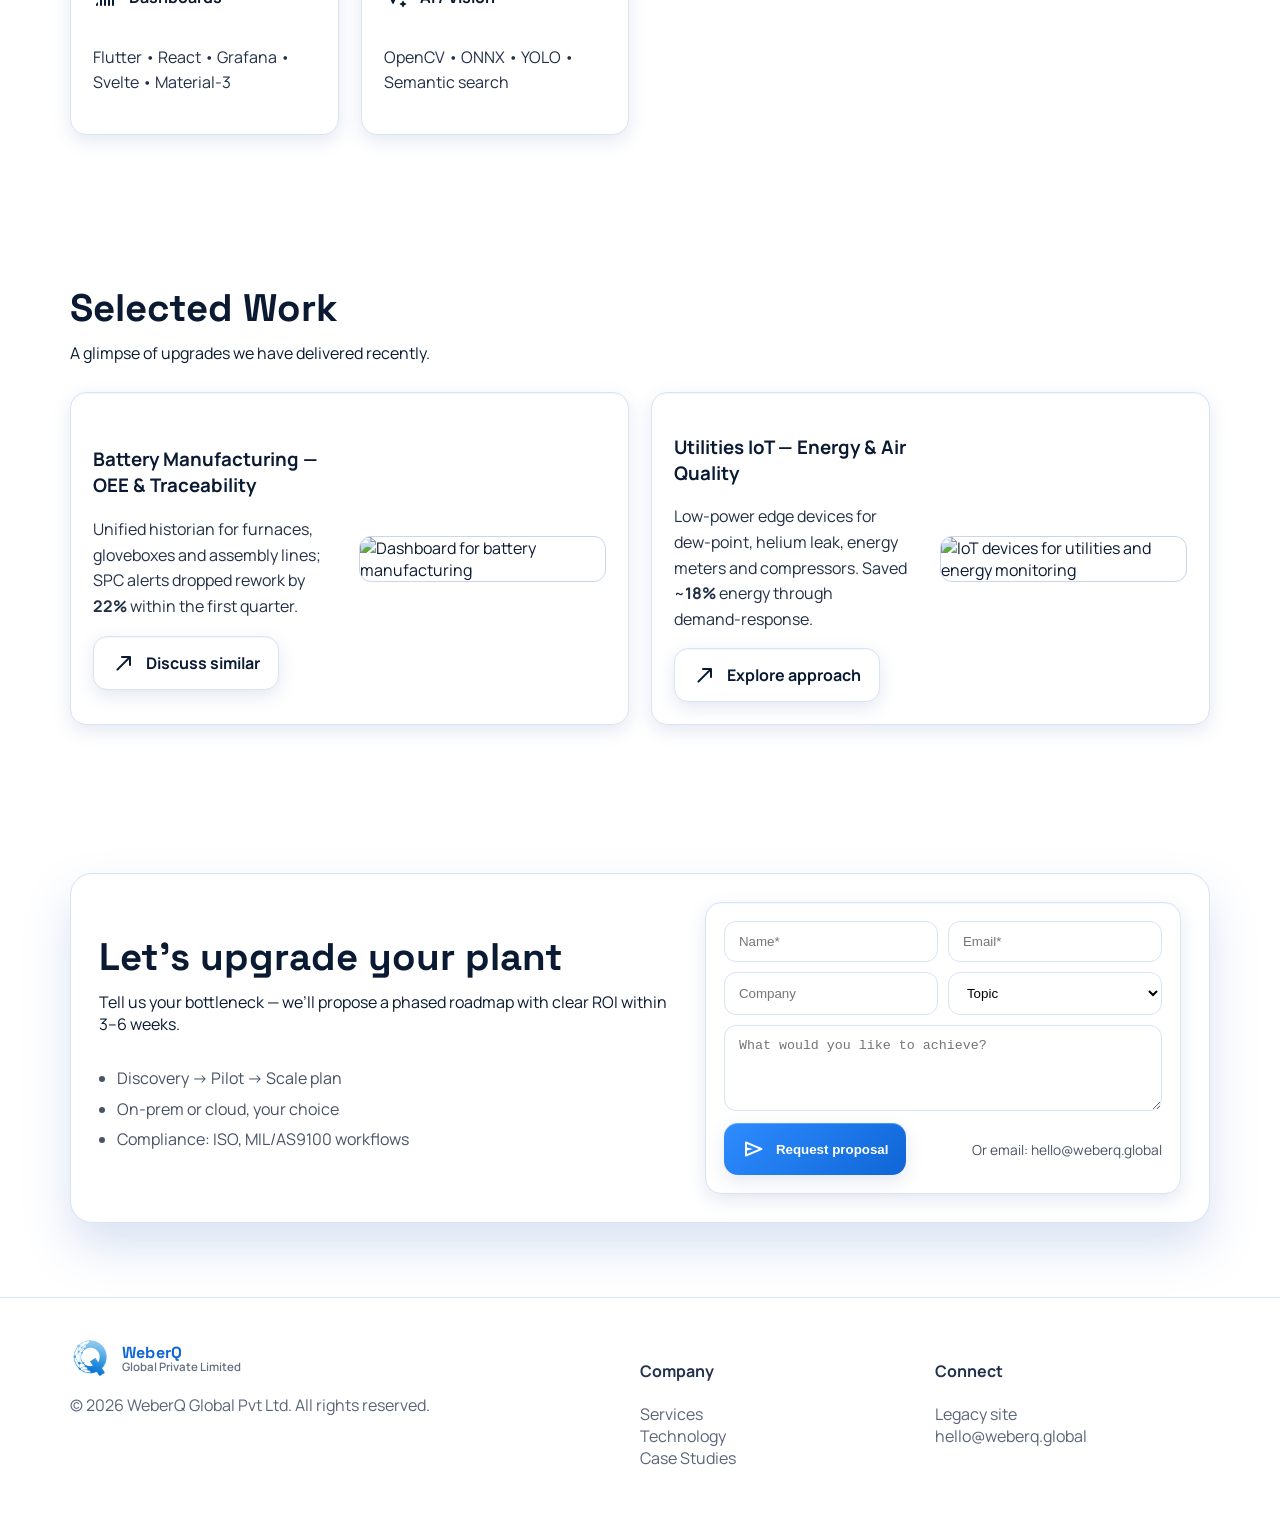
==== commit 2c5bcf34: "fix nav ui Signed-off-by: kiranpranay <kiranpranay12@gmail.com>" ====
--- a/index.html
+++ b/index.html
@@ -1,116 +1,333 @@
 <!DOCTYPE html>
 <html lang="en" itemscope itemtype="https://schema.org/LocalBusiness">
-<head>
+  <head>
     <meta charset="utf-8" />
     <meta name="viewport" content="width=device-width, initial-scale=1" />
     <title>WeberQ Global Private Limited — Quantum‑grade Industrial Tech</title>
-    <meta name="description" content="WeberQ Global Pvt Ltd builds custom dashboards, robotic arms, humanoid robots, industrial tools, factory automation and IoT devices. Quantum‑grade engineering that upgrades your plant to Industry 4.0 and beyond." />
+    <meta
+      name="description"
+      content="WeberQ Global Pvt Ltd builds custom dashboards, robotic arms, humanoid robots, industrial tools, factory automation and IoT devices. Quantum‑grade engineering that upgrades your plant to Industry 4.0 and beyond."
+    />
     <meta name="theme-color" content="#0f66d6" />
-    
+
     <meta property="og:title" content="WeberQ Global Private Limited" />
-    <meta property="og:description" content="Quantum-grade industrial tech: Custom dashboards, automation, robotics, and more. Upgrade your plant to Industry 4.0 and beyond." />
+    <meta
+      property="og:description"
+      content="Quantum-grade industrial tech: Custom dashboards, automation, robotics, and more. Upgrade your plant to Industry 4.0 and beyond."
+    />
     <meta property="og:image" content="https://weberq.global/weberq-og.jpg" />
     <meta property="og:url" content="https://weberq.global/" />
     <meta property="og:type" content="website" />
 
     <script type="application/ld+json">
-    {
-      "@context": "https://schema.org",
-      "@type": "LocalBusiness",
-      "name": "WeberQ Global Private Limited",
-      "image": "https://weberq.global/logo.png",
-      "url": "https://weberq.global/",
-      "telephone": "+91-9876543210",
-      "address": {
-        "@type": "PostalAddress",
-        "streetAddress": "C/o Pranay Kiran, Cottonseeds.org",
-        "addressLocality": "Hyderabad",
-        "addressRegion": "Telangana",
-        "addressCountry": "IN"
-      },
-      "sameAs": [
-        "https://www.linkedin.com/company/weberq-global",
-        "https://twitter.com/cottonseedsorg"
-      ],
-      "brand": {
+      {
+        "@context": "https://schema.org",
+        "@type": "LocalBusiness",
+        "name": "WeberQ Global Private Limited",
+        "image": "https://weberq.global/logo.png",
+        "url": "https://weberq.global/",
+        "telephone": "+91-9876543210",
+        "address": {
+          "@type": "PostalAddress",
+          "streetAddress": "C/o Pranay Kiran, Cottonseeds.org",
+          "addressLocality": "Hyderabad",
+          "addressRegion": "Telangana",
+          "addressCountry": "IN"
+        },
+        "sameAs": [
+          "https://www.linkedin.com/company/weberq-global",
+          "https://twitter.com/cottonseedsorg"
+        ],
+        "brand": {
           "@type": "Brand",
           "name": "WeberQ",
           "logo": "https://weberq.global/logo.png"
-      },
-      "knowsAbout": ["Robotics", "Industrial Automation", "IoT", "Data Dashboards", "AI"]
-    }
+        },
+        "knowsAbout": [
+          "Robotics",
+          "Industrial Automation",
+          "IoT",
+          "Data Dashboards",
+          "AI"
+        ]
+      }
     </script>
-    
-    <link rel="preconnect" href="https://fonts.googleapis.com">
-    <link rel="preconnect" href="https://fonts.gstatic.com" crossorigin>
-    <link href="https://fonts.googleapis.com/css2?family=Manrope:wght@300;400;600;700;800&family=Space+Grotesk:wght@400;600;700&display=swap" rel="stylesheet">
-    <link href="https://fonts.googleapis.com/css2?family=Material+Symbols+Rounded:wght@300..700" rel="stylesheet" />
+
+    <link rel="preconnect" href="https://fonts.googleapis.com" />
+    <link rel="preconnect" href="https://fonts.gstatic.com" crossorigin />
+    <link
+      href="https://fonts.googleapis.com/css2?family=Manrope:wght@300;400;600;700;800&family=Space+Grotesk:wght@400;600;700&display=swap"
+      rel="stylesheet"
+    />
+    <link
+      href="https://fonts.googleapis.com/css2?family=Material+Symbols+Rounded:wght@300..700"
+      rel="stylesheet"
+    />
     <style>
-      :root{
+      :root {
         /* Light palette from your logo */
-        --q50:#f4f9ff; --q100:#e8f2ff; --q200:#cfe6ff; --q300:#a8d1ff; --q400:#7fbdff; --q500:#2e8cff; --q600:#1976e7; --q700:#0f66d6; --q800:#0b55b2; --q900:#083d82;
-        --bg:#ffffff;
-        --on-bg:#0b1a33;
-        --surface:#ffffff; --surface-alt:#f6f9fe;
-        --outline:#d8e3f6; --outline-2:#c8d6ee;
-        --primary:var(--q700); --primary-variant:var(--q500);
-        --gradient:linear-gradient(135deg,var(--q500) 0%, var(--q700) 100%);
-        --radius-xl:22px; --radius-lg:16px; --radius-md:12px; --radius-sm:10px;
-        --shadow-1:0 6px 18px hsl(220 30% 50%/.16), inset 0 1px 0 hsl(210 90% 90%/.3);
-        --shadow-2:0 24px 48px hsl(220 50% 55%/.22);
-      }
-      *{box-sizing:border-box}
-      html,body{margin:0;background:var(--bg);color:var(--on-bg);font-family:Manrope,system-ui,-apple-system,Segoe UI,Roboto,Ubuntu,"Helvetica Neue",sans-serif;scroll-behavior:smooth}
-      a{color:inherit;text-decoration:none}
-      img{max-width:100%;height:auto;display:block}
-      .container{max-width:1180px;margin:0 auto;padding:0 20px}
+        --q50: #f4f9ff;
+        --q100: #e8f2ff;
+        --q200: #cfe6ff;
+        --q300: #a8d1ff;
+        --q400: #7fbdff;
+        --q500: #2e8cff;
+        --q600: #1976e7;
+        --q700: #0f66d6;
+        --q800: #0b55b2;
+        --q900: #083d82;
+
+        --bg: #ffffff;
+        --on-bg: #0b1a33;
+        --surface: #ffffff;
+        --surface-alt: #f6f9fe;
+        --outline: #d8e3f6;
+        --outline-2: #c8d6ee;
+
+        --primary: var(--q700);
+        --primary-variant: var(--q500);
+        --gradient: linear-gradient(135deg, var(--q500) 0%, var(--q700) 100%);
+
+        --radius-xl: 22px;
+        --radius-lg: 16px;
+        --radius-md: 12px;
+        --radius-sm: 10px;
+        --shadow-1: 0 6px 18px hsl(220 30% 50%/0.16),
+          inset 0 1px 0 hsl(210 90% 90%/0.3);
+        --shadow-2: 0 24px 48px hsl(220 50% 55%/0.22);
+
+        /* header height (JS updates this) */
+        --navH: 56px;
+      }
+
+      * {
+        box-sizing: border-box;
+      }
+      html,
+      body {
+        margin: 0;
+        background: var(--bg);
+        color: var(--on-bg);
+        font-family: Manrope, system-ui, -apple-system, Segoe UI, Roboto, Ubuntu,
+          "Helvetica Neue", sans-serif;
+        scroll-behavior: smooth;
+      }
+      a {
+        color: inherit;
+        text-decoration: none;
+      }
+      img {
+        max-width: 100%;
+        height: auto;
+        display: block;
+      }
+      .container {
+        max-width: 1180px;
+        margin: 0 auto;
+        padding: 0 20px;
+      }
 
       /* NAV */
-      .nav{position:sticky;top:0;z-index:60;background:#ffffffd9;backdrop-filter:saturate(140%) blur(10px);border-bottom:1px solid var(--outline)}
-      .nav .container{display:flex;align-items:center;gap:14px;padding:12px 20px}
-      .brand{display:flex;align-items:center;gap:12px}
-      .brand img{width:40px;height:40px}
-      .brand .title{font-family:"Space Grotesk";font-weight:800;letter-spacing:.2px;color:var(--primary)}
-      .brand small{display:block;font-weight:600;opacity:.7;margin-top:-4px;font-size:.72rem}
-      .navlinks{margin-left:auto;display:flex;gap:10px;align-items:center}
-      .chip{padding:10px 14px;border-radius:999px;border:1px solid var(--outline);transition:.25s background,.25s transform;background:#fff}
-      .chip:hover{background:var(--surface-alt);transform:translateY(-2px)}
-      .cta{padding:10px 16px;border-radius:999px;background:var(--gradient);color:#fff;box-shadow:var(--shadow-1);font-weight:700}
-      .menu-btn{display:none;margin-left:auto;background:#fff;border:1px solid var(--outline);border-radius:12px;padding:8px 10px}
+      .nav {
+        position: sticky;
+        top: 0;
+        z-index: 70;
+        background: #ffffffd9;
+        backdrop-filter: saturate(140%) blur(2px);
+        border-bottom: 1px solid var(--outline);
+      }
+      .nav .container {
+        display: flex;
+        align-items: center;
+        gap: 14px;
+        padding: 12px 20px;
+      }
+      .brand {
+        display: flex;
+        align-items: center;
+        gap: 12px;
+      }
+      .brand img {
+        width: 40px;
+        height: 40px;
+      }
+      .brand .title {
+        font-family: "Space Grotesk";
+        font-weight: 800;
+        letter-spacing: 0.2px;
+        color: var(--primary);
+      }
+      .brand small {
+        display: block;
+        font-weight: 600;
+        opacity: 0.7;
+        margin-top: -4px;
+        font-size: 0.72rem;
+      }
+      .navlinks {
+        margin-left: auto;
+        display: flex;
+        gap: 10px;
+        align-items: center;
+      }
+      .chip {
+        padding: 10px 14px;
+        border-radius: 999px;
+        border: 1px solid var(--outline);
+        transition: 0.25s background, 0.25s transform;
+        background: #fff;
+      }
+      .chip:hover {
+        background: var(--surface-alt);
+        transform: translateY(-2px);
+      }
+      .cta {
+        padding: 10px 16px;
+        border-radius: 999px;
+        background: var(--gradient);
+        color: #fff;
+        box-shadow: var(--shadow-1);
+        font-weight: 700;
+      }
+      .menu-btn {
+        display: none;
+        margin-left: auto;
+        background: #fff;
+        border: 1px solid var(--outline);
+        border-radius: 12px;
+        padding: 8px 10px;
+      }
 
       /* HERO */
-      .hero{background:linear-gradient(180deg,var(--q50),#fff)}
-      .hero .container{display:grid;grid-template-columns:1.05fr .95fr;gap:30px;align-items:center;padding:88px 20px 72px}
-      .eyebrow{color:var(--q600);text-transform:uppercase;letter-spacing:.22em;font-weight:800;font-size:.8rem}
-      .hero h1{font-family:"Space Grotesk";font-size:clamp(2.2rem,5vw,3.6rem);line-height:1.05;margin:.4rem 0 .8rem}
-      .hero p{font-size:1.08rem;opacity:.9}
-      .actions{display:flex;gap:12px;margin-top:20px;flex-wrap:wrap}
-      .btn{display:inline-flex;align-items:center;gap:10px;padding:14px 18px;border-radius:14px;border:1px solid var(--outline);background:#fff;box-shadow:var(--shadow-1);font-weight:700}
-      .btn.primary{background:var(--gradient);color:#fff;border:none}
-      .btn .icon{font-family:"Material Symbols Rounded";font-variation-settings:"FILL" 1, "wght" 600, "GRAD" 0, "opsz" 28}
-
-      .hero-visual{position:relative;min-height:420px;border-radius:var(--radius-xl);background:radial-gradient(650px 300px at 70% 0%, hsl(214 100% 64%/.12), transparent 60%),linear-gradient(180deg, #ffffff, #f3f7ff);border:1px solid var(--outline);box-shadow:var(--shadow-2)}
-      .hero-visual canvas{position:absolute;inset:0;width:100%;height:100%}
-      .orbit{position:absolute;inset:0;pointer-events:none}
+      .hero {
+        background: linear-gradient(180deg, var(--q50), #fff);
+      }
+      .hero .container {
+        display: grid;
+        grid-template-columns: 1.05fr 0.95fr;
+        gap: 30px;
+        align-items: center;
+        padding: 88px 20px 72px;
+      }
+      .eyebrow {
+        color: var(--q600);
+        text-transform: uppercase;
+        letter-spacing: 0.22em;
+        font-weight: 800;
+        font-size: 0.8rem;
+      }
+      .hero h1 {
+        font-family: "Space Grotesk";
+        font-size: clamp(2.2rem, 5vw, 3.6rem);
+        line-height: 1.05;
+        margin: 0.4rem 0 0.8rem;
+      }
+      .hero p {
+        font-size: 1.08rem;
+        opacity: 0.9;
+      }
+      .actions {
+        display: flex;
+        gap: 12px;
+        margin-top: 20px;
+        flex-wrap: wrap;
+      }
+      .btn {
+        display: inline-flex;
+        align-items: center;
+        gap: 10px;
+        padding: 14px 18px;
+        border-radius: 14px;
+        border: 1px solid var(--outline);
+        background: #fff;
+        box-shadow: var(--shadow-1);
+        font-weight: 700;
+      }
+      .btn.primary {
+        background: var(--gradient);
+        color: #fff;
+        border: none;
+      }
+      .btn .icon {
+        font-family: "Material Symbols Rounded";
+        font-variation-settings: "FILL" 1, "wght" 600, "GRAD" 0, "opsz" 28;
+      }
+
+      .hero-visual {
+        position: relative;
+        min-height: 420px;
+        border-radius: var(--radius-xl);
+        background: radial-gradient(
+            650px 300px at 70% 0%,
+            hsl(214 100% 64%/0.12),
+            transparent 60%
+          ),
+          linear-gradient(180deg, #ffffff, #f3f7ff);
+        border: 1px solid var(--outline);
+        box-shadow: var(--shadow-2);
+      }
+      .hero-visual canvas {
+        position: absolute;
+        inset: 0;
+        width: 100%;
+        height: 100%;
+      }
+      .orbit {
+        position: absolute;
+        inset: 0;
+        pointer-events: none;
+      }
+
+      @media (min-width: 768px) {
+        .hero-img {
+          height: 125%;
+        }
+      }
 
       /* STRIP */
-      .strip{padding:20px 0;border-top:1px solid var(--outline);border-bottom:1px solid var(--outline);background:linear-gradient(90deg,#fbfdff,#f5f9ff)}
-      .strip .logos{display:flex;gap:40px;opacity:.8;flex-wrap:wrap;align-items:center;justify-content:center}
-      .logos img{height:28px;filter:grayscale(1) contrast(1.1) brightness(.4);opacity:.9}
+      .strip {
+        padding: 20px 0;
+        border-top: 1px solid var(--outline);
+        border-bottom: 1px solid var(--outline);
+        background: linear-gradient(90deg, #fbfdff, #f5f9ff);
+      }
+      .strip .logos {
+        display: flex;
+        gap: 40px;
+        opacity: 0.8;
+        flex-wrap: wrap;
+        align-items: center;
+        justify-content: center;
+      }
+      .logos img {
+        height: 28px;
+        filter: grayscale(1) contrast(1.1) brightness(0.4);
+        opacity: 0.9;
+      }
 
       /* SECTION GENERIC */
-      section{padding:74px 0}
-      .h2{font-family:"Space Grotesk";font-size:clamp(1.8rem,4vw,2.4rem);margin:0 0 10px}
-      .sub{opacity:.8;margin:0 0 28px}
-      .grid{display:grid;gap:22px}
+      section {
+        padding: 74px 0;
+      }
+      .h2 {
+        font-family: "Space Grotesk";
+        font-size: clamp(1.8rem, 4vw, 2.4rem);
+        margin: 0 0 10px;
+      }
+      .sub {
+        opacity: 0.8;
+        margin: 0 0 28px;
+      }
+      .grid {
+        display: grid;
+        gap: 22px;
+      }
 
       /* Tech Stack responsive grid */
       #solutions .stack {
-        /* auto-fit = wraps nicely without hardcoding 6 columns */
         grid-template-columns: repeat(auto-fit, minmax(220px, 1fr));
       }
-
-      /* Ultra-small phones: switch to horizontal snap scrolling */
+      /* Ultra-small phones: horizontal snap scrolling */
       @media (max-width: 420px) {
         #solutions .stack {
           display: grid;
@@ -125,84 +342,261 @@
         #solutions .stack .card {
           scroll-snap-align: start;
         }
-
-        /* optional: lighter scrollbar */
-        #solutions .stack::-webkit-scrollbar { height: 8px; }
+        #solutions .stack::-webkit-scrollbar {
+          height: 8px;
+        }
         #solutions .stack::-webkit-scrollbar-thumb {
           background: var(--outline-2);
           border-radius: 8px;
         }
       }
 
-
       /* CARDS */
-      .card{position:relative;border:1px solid var(--outline);background:#fff;border-radius:var(--radius-lg);padding:22px;box-shadow:var(--shadow-1);transition:transform .35s cubic-bezier(.2,.8,.2,1), box-shadow .35s}
-      .card:hover{transform:translateY(-6px);box-shadow:0 24px 64px hsl(219 50% 60%/.26)}
-      .card .hdr{display:flex;align-items:center;gap:12px;margin-bottom:6px}
-      .badge{font-size:.8rem;font-weight:800;color:white;background:linear-gradient(135deg,var(--q400),var(--q700));padding:6px 10px;border-radius:999px}
-      .card p{opacity:.9;line-height:1.6}
-      .illus{height:130px;background:radial-gradient(60% 60% at 50% 35%, hsl(210 100% 70%/.12), transparent 60%);border-radius:14px;display:flex;align-items:center;justify-content:center}
+      .card {
+        position: relative;
+        border: 1px solid var(--outline);
+        background: #fff;
+        border-radius: var(--radius-lg);
+        padding: 22px;
+        box-shadow: var(--shadow-1);
+        transition: transform 0.35s cubic-bezier(0.2, 0.8, 0.2, 1),
+          box-shadow 0.35s;
+      }
+      .card:hover {
+        transform: translateY(-6px);
+        box-shadow: 0 24px 64px hsl(219 50% 60%/0.26);
+      }
+      .card .hdr {
+        display: flex;
+        align-items: center;
+        gap: 12px;
+        margin-bottom: 6px;
+      }
+      .badge {
+        font-size: 0.8rem;
+        font-weight: 800;
+        color: #fff;
+        background: linear-gradient(135deg, var(--q400), var(--q700));
+        padding: 6px 10px;
+        border-radius: 999px;
+      }
+      .card p {
+        opacity: 0.9;
+        line-height: 1.6;
+      }
+      .illus {
+        height: 130px;
+        background: radial-gradient(
+          60% 60% at 50% 35%,
+          hsl(210 100% 70%/0.12),
+          transparent 60%
+        );
+        border-radius: 14px;
+        display: flex;
+        align-items: center;
+        justify-content: center;
+      }
 
       /* FEATURE GRID */
-      .features{grid-template-columns:repeat(12,1fr)}
-      .features .card{grid-column:span 4;min-height:250px}
-      .features .card.wide{grid-column:span 8}
-      .features .card.tall{min-height:320px}
+      .features {
+        grid-template-columns: repeat(12, 1fr);
+      }
+      .features .card {
+        grid-column: span 4;
+        min-height: 250px;
+      }
+      .features .card.wide {
+        grid-column: span 8;
+      }
+      .features .card.tall {
+        min-height: 320px;
+      }
 
       /* CASES */
-      .cases{grid-template-columns:repeat(12,1fr)}
-      .case{grid-column:span 6;display:grid;grid-template-columns:1fr 1fr;gap:18px;align-items:center}
-      .case .shot{border-radius:var(--radius-md);border:1px solid var(--outline-2);overflow:hidden}
-      
+      .cases {
+        grid-template-columns: repeat(12, 1fr);
+      }
+      .case {
+        grid-column: span 6;
+        display: grid;
+        grid-template-columns: 1fr 1fr;
+        gap: 18px;
+        align-items: center;
+      }
+      .case .shot {
+        border-radius: var(--radius-md);
+        border: 1px solid var(--outline-2);
+        overflow: hidden;
+      }
+
       /* CTA */
-      .cta-panel{display:grid;grid-template-columns:1.1fr .9fr;gap:24px;align-items:center;border-radius:var(--radius-xl);padding:28px;border:1px solid var(--outline);background:#fff;box-shadow:var(--shadow-2)}
-      .field{width:100%;padding:12px 14px;border:1px solid var(--outline);border-radius:12px;background:#fff}
+      .cta-panel {
+        display: grid;
+        grid-template-columns: 1.1fr 0.9fr;
+        gap: 24px;
+        align-items: center;
+        border-radius: var(--radius-xl);
+        padding: 28px;
+        border: 1px solid var(--outline);
+        background: #fff;
+        box-shadow: var(--shadow-2);
+      }
+      .field {
+        width: 100%;
+        padding: 12px 14px;
+        border: 1px solid var(--outline);
+        border-radius: 12px;
+        background: #fff;
+      }
 
       /* FOOTER */
-      footer{padding:40px 0;border-top:1px solid var(--outline);background:#fff;color:#23324b}
-      .footgrid{display:grid;grid-template-columns:2fr 1fr 1fr;gap:20px}
-      .muted{opacity:.75}
+      footer {
+        padding: 40px 0;
+        border-top: 1px solid var(--outline);
+        background: #fff;
+        color: #23324b;
+      }
+      .footgrid {
+        display: grid;
+        grid-template-columns: 2fr 1fr 1fr;
+        gap: 20px;
+      }
+      .muted {
+        opacity: 0.75;
+      }
 
       /* Responsive */
-      @media (max-width:980px){
-        .navlinks{display:none}
-        .menu-btn{display:inline-flex}
-        .hero .container, .cta-panel{grid-template-columns:1fr}
-        .features .card{grid-column:span 6}
-        .features .card.wide{grid-column:span 12}
-        .case{grid-template-columns:1fr;grid-column:span 12}
-      }
-      @media (max-width:640px){
-        .hero .container{padding:56px 16px}
-        .features .card{grid-column:span 12}
-        .logos img{height:22px}
-        .cta-panel{padding:18px}
-        .btn{width:100%;justify-content:center}
-        .case .shot{order:-1}
-      }
-
-      /* Mobile menu sheet */
-      .sheet{position:fixed;inset:0 0 auto 0;height:0;background:#fff;border-bottom:1px solid var(--outline);box-shadow:var(--shadow-2);overflow:hidden;z-index:55;transition:height .3s ease-in-out}
-      .sheet.open{height:auto}
-      .sheet .links{display:grid;gap:10px;padding:16px}
-      .sheet a{padding:12px 14px;border:1px solid var(--outline);border-radius:12px;background:#fff}
-
-      /* Reveal */
-      .reveal{opacity:0;transform:translateY(16px)}
-
+      @media (max-width: 980px) {
+        .navlinks {
+          display: none;
+        }
+        .menu-btn {
+          display: inline-flex;
+        }
+        .hero .container,
+        .cta-panel {
+          grid-template-columns: 1fr;
+        }
+        .features .card {
+          grid-column: span 6;
+        }
+        .features .card.wide {
+          grid-column: span 12;
+        }
+        .case {
+          grid-template-columns: 1fr;
+          grid-column: span 12;
+        }
+      }
+      @media (max-width: 640px) {
+        .hero .container {
+          padding: 56px 16px;
+        }
+        .features .card {
+          grid-column: span 12;
+        }
+        .logos img {
+          height: 22px;
+        }
+        .cta-panel {
+          padding: 18px;
+        }
+        .btn {
+          width: 100%;
+          justify-content: center;
+        }
+        .case .shot {
+          order: -1;
+        }
+        .card {
+          padding: 18px;
+        }
+      }
+
+      /* Mobile menu sheet (below sticky header) */
+      .sheet {
+        position: fixed;
+        top: calc(var(--navH) + env(safe-area-inset-top));
+        left: 0;
+        right: 0;
+        height: 0;
+        background: #fff;
+        border-bottom: 1px solid var(--outline);
+        box-shadow: var(--shadow-2);
+        overflow: hidden;
+        z-index: 80;
+        transition: height 0.28s ease;
+      }
+      .sheet.open {
+        height: calc(100dvh - var(--navH) - env(safe-area-inset-top));
+      }
+      .sheet .links {
+        display: grid;
+        gap: 10px;
+        padding: 16px;
+      }
+      .sheet .links {
+        position: relative;
+        z-index: 1;
+      }
+      .sheet a {
+        padding: 12px 14px;
+        border: 1px solid var(--outline);
+        border-radius: 12px;
+        background: #fff;
+      }
+      .sheet a.cta {
+        background: var(--gradient);
+        color: #fff;
+        border: none;
+        text-align: center;
+        font-weight: 800;
+        box-shadow: var(--shadow-1);
+      }
+      /* scrim */
+      .sheet::before {
+        content: "";
+        position: fixed;
+        inset: calc(var(--navH) + env(safe-area-inset-top)) 0 0 0;
+        background: rgba(10, 20, 40, 0.22); /* dim only */
+        /* backdrop-filter: blur(2px); */ /* <- remove this line */
+        opacity: 0;
+        pointer-events: none;
+        transition: opacity 0.2s ease;
+        z-index: 0; /* behind menu items */
+      }
+      .sheet.open::before {
+        opacity: 1;
+        pointer-events: auto;
+      }
+
+      /* Reveal base (animated via JS) */
+      .reveal {
+        opacity: 0;
+        transform: translateY(16px);
+      }
+
+      /* Hero image tweak */
       .hero-img {
-  position: absolute;
-  inset: 0;
-  margin: auto;
-  height: 125%;
-}
-
+        position: absolute;
+        inset: 0;
+        margin: auto;
+        max-height: 125%;
+        max-width: 100%;
+        pointer-events: none;
+        user-select: none;
+      }
     </style>
   </head>
   <body>
     <nav class="nav">
       <div class="container">
-        <a class="brand" href="#top" aria-label="WeberQ home" title="WeberQ Global">
+        <a
+          class="brand"
+          href="#top"
+          aria-label="WeberQ home"
+          title="WeberQ Global"
+        >
           <img src="assets/logo.png" alt="WeberQ Global logo" />
           <div>
             <div class="title">WeberQ Global Pvt Ltd</div>
@@ -217,7 +611,9 @@
           <a class="chip" href="#contact">Contact</a>
           <a class="cta" href="#contact">Upgrade my plant →</a>
         </div>
-        <button class="menu-btn" id="menuBtn" aria-label="Open menu"><span class="material-symbols-rounded">menu</span></button>
+        <button class="menu-btn" id="menuBtn" aria-label="Open menu">
+          <span class="material-symbols-rounded">menu</span>
+        </button>
       </div>
     </nav>
     <div class="sheet" id="sheet" aria-hidden="true">
@@ -227,7 +623,12 @@
         <a href="#solutions">Tech Stack</a>
         <a href="#cases">Case Studies</a>
         <a href="#contact">Contact</a>
-        <a class="cta" style="display:inline-block;text-align:center" href="#contact">Upgrade my plant →</a>
+        <a
+          class="cta"
+          style="display: inline-block; text-align: center"
+          href="#contact"
+          >Upgrade my plant →</a
+        >
       </div>
     </div>
 
@@ -235,31 +636,78 @@
       <div class="container">
         <div>
           <div class="eyebrow">Rebrand • New era</div>
-          <h1>Custom Dashboards, Robotic Arms & Humanoids — delivered with <span style="background:var(--gradient);-webkit-background-clip:text;background-clip:text;color:transparent">Quantum confidence</span>.</h1>
-          <p>We build dashboards, industrial tools, IoT devices and automation to empower factories of any size. Our light, professional UI and edge‑to‑cloud engineering create clarity and measurable ROI.</p>
+          <h1>
+            Custom Dashboards, Robotic Arms & Humanoids — delivered with
+            <span
+              style="
+                background: var(--gradient);
+                -webkit-background-clip: text;
+                background-clip: text;
+                color: transparent;
+              "
+              >Quantum confidence</span
+            >.
+          </h1>
+          <p>
+            We build dashboards, industrial tools, IoT devices and automation to
+            empower factories of any size. Our light, professional UI and
+            edge‑to‑cloud engineering create clarity and measurable ROI.
+          </p>
           <div class="actions">
-            <a class="btn primary" href="#services"><span class="icon">rocket_launch</span> Explore services</a>
-            <a class="btn" href="#robotics"><span class="icon">android</span> See robotics</a>
+            <a class="btn primary" href="#services"
+              ><span class="icon">rocket_launch</span> Explore services</a
+            >
+            <a class="btn" href="#robotics"
+              ><span class="icon">android</span> See robotics</a
+            >
           </div>
         </div>
         <div class="hero-visual" aria-hidden="true">
           <canvas id="mesh"></canvas>
-          <img src="assets/arm-2-100.png" alt="Robotic Arm visual" class="hero-img" />
-          <svg class="orbit" viewBox="0 0 600 420" fill="none" xmlns="http://www.w3.org/2000/svg">
+          <img
+            src="assets/arm-2-100.png"
+            alt="Robotic Arm visual"
+            class="hero-img"
+          />
+          <svg
+            class="orbit"
+            viewBox="0 0 600 420"
+            fill="none"
+            xmlns="http://www.w3.org/2000/svg"
+          >
             <g opacity=".9">
               <!-- <path d="M40 210c0-110 90-200 200-200s200 90 200 200-90 200-200 200S40 320 40 210Z" stroke="url(#g1)" stroke-width="1.2"/>
               <path d="M100 210c0-77 63-140 140-140s140 63 140 140-63 140-140 140S100 287 100 210Z" stroke="url(#g2)" stroke-width="1.2"/> -->
               <circle cx="340" cy="140" r="5" fill="url(#g3)">
-                <animate attributeName="cy" values="140;130;140" dur="6s" repeatCount="indefinite" />
+                <animate
+                  attributeName="cy"
+                  values="140;130;140"
+                  dur="6s"
+                  repeatCount="indefinite"
+                />
               </circle>
               <circle cx="200" cy="300" r="4" fill="url(#g3)">
-                <animate attributeName="cx" values="200;220;200" dur="7s" repeatCount="indefinite" />
+                <animate
+                  attributeName="cx"
+                  values="200;220;200"
+                  dur="7s"
+                  repeatCount="indefinite"
+                />
               </circle>
             </g>
             <defs>
-              <linearGradient id="g1" x1="0" y1="0" x2="600" y2="420"><stop stop-color="var(--q400)"/><stop offset="1" stop-color="var(--q700)"/></linearGradient>
-              <linearGradient id="g2" x1="0" y1="0" x2="600" y2="420"><stop stop-color="var(--q300)"/><stop offset="1" stop-color="var(--q600)"/></linearGradient>
-              <linearGradient id="g3" x1="0" y1="0" x2="1" y2="1"><stop stop-color="var(--q300)"/><stop offset="1" stop-color="var(--q700)"/></linearGradient>
+              <linearGradient id="g1" x1="0" y1="0" x2="600" y2="420">
+                <stop stop-color="var(--q400)" />
+                <stop offset="1" stop-color="var(--q700)" />
+              </linearGradient>
+              <linearGradient id="g2" x1="0" y1="0" x2="600" y2="420">
+                <stop stop-color="var(--q300)" />
+                <stop offset="1" stop-color="var(--q600)" />
+              </linearGradient>
+              <linearGradient id="g3" x1="0" y1="0" x2="1" y2="1">
+                <stop stop-color="var(--q300)" />
+                <stop offset="1" stop-color="var(--q700)" />
+              </linearGradient>
             </defs>
           </svg>
         </div>
@@ -269,70 +717,142 @@
     <div class="strip" aria-label="trusted by">
       <div class="container logos">
         <img src="assets/industry-40-64.png" alt="Icon for Industry 4.0" />
-        <img src="https://img.icons8.com/?size=100&id=38514&format=png&color=000000" alt="Icon for PLC automation" />
-        <img src="https://img.icons8.com/?size=100&id=13441&format=png&color=000000" alt="Icon for Cloud computing" />
-        <img src="https://img.icons8.com/?size=100&id=111697&format=png&color=000000" alt="Icon for Data dashboards" />
-        <img src="https://img.icons8.com/?size=100&id=8113&format=png&color=000000" alt="Icon for Industrial robotics" />
+        <img
+          src="https://img.icons8.com/?size=100&id=38514&format=png&color=000000"
+          alt="Icon for PLC automation"
+        />
+        <img
+          src="https://img.icons8.com/?size=100&id=13441&format=png&color=000000"
+          alt="Icon for Cloud computing"
+        />
+        <img
+          src="https://img.icons8.com/?size=100&id=111697&format=png&color=000000"
+          alt="Icon for Data dashboards"
+        />
+        <img
+          src="https://img.icons8.com/?size=100&id=8113&format=png&color=000000"
+          alt="Icon for Industrial robotics"
+        />
       </div>
     </div>
 
     <section id="services">
       <div class="container">
         <h2 class="h2">Capabilities</h2>
-        <p class="sub">From sensor to CEO: we design, build and operate the full stack.</p>
+        <p class="sub">
+          From sensor to CEO: we design, build and operate the full stack.
+        </p>
         <div class="grid features">
           <article class="card tall reveal">
-            <div class="hdr"><span class="badge">Dashboards</span><h3>Operational & Executive Dashboards</h3></div>
-            <p>Material‑3 expressive UI with live KPIs, SPC charts, OEE, energy & utility telemetry. We integrate PLC/SCADA, MES and ERP so decisions are one glance away.</p>
+            <div class="hdr">
+              <span class="badge">Dashboards</span>
+              <h3>Operational & Executive Dashboards</h3>
+            </div>
+            <p>
+              Material‑3 expressive UI with live KPIs, SPC charts, OEE, energy &
+              utility telemetry. We integrate PLC/SCADA, MES and ERP so
+              decisions are one glance away.
+            </p>
             <div class="illus" aria-hidden="true">
-              <svg viewBox="0 0 360 120"><rect x="10" y="10" width="340" height="100" rx="12" fill="#f5f8ff" stroke="var(--outline)"/>
-                <polyline points="20,90 70,70 120,86 170,50 220,60 270,30 320,40" fill="none" stroke="url(#g3)" stroke-width="3"/>
+              <svg viewBox="0 0 360 120">
+                <rect
+                  x="10"
+                  y="10"
+                  width="340"
+                  height="100"
+                  rx="12"
+                  fill="#f5f8ff"
+                  stroke="var(--outline)"
+                />
+                <polyline
+                  points="20,90 70,70 120,86 170,50 220,60 270,30 320,40"
+                  fill="none"
+                  stroke="url(#g3)"
+                  stroke-width="3"
+                />
                 <circle cx="270" cy="30" r="5" fill="url(#g3)" />
               </svg>
             </div>
           </article>
           <article class="card tall reveal">
-            <div class="hdr"><span class="badge">Automation</span><h3>Industrial Automation & Robotics</h3></div>
-            <p>Custom tooling, jig/fixture sensors, motion control and safety interlocks. PLC/HMI programming (Siemens, Allen‑Bradley, Schneider) and cobot integrations.</p>
+            <div class="hdr">
+              <span class="badge">Automation</span>
+              <h3>Industrial Automation & Robotics</h3>
+            </div>
+            <p>
+              Custom tooling, jig/fixture sensors, motion control and safety
+              interlocks. PLC/HMI programming (Siemens, Allen‑Bradley,
+              Schneider) and cobot integrations.
+            </p>
             <div class="illus" aria-hidden="true">
-              <svg viewBox="0 0 360 120"><g fill="none" stroke="url(#g2)" stroke-width="2.4">
-                <rect x="30" y="24" width="80" height="72" rx="10"/>
-                <rect x="140" y="24" width="80" height="72" rx="10"/>
-                <rect x="250" y="24" width="80" height="72" rx="10"/>
-                <path d="M110 60h30M220 60h30"/></g>
+              <svg viewBox="0 0 360 120">
+                <g fill="none" stroke="url(#g2)" stroke-width="2.4">
+                  <rect x="30" y="24" width="80" height="72" rx="10" />
+                  <rect x="140" y="24" width="80" height="72" rx="10" />
+                  <rect x="250" y="24" width="80" height="72" rx="10" />
+                  <path d="M110 60h30M220 60h30" />
+                </g>
               </svg>
             </div>
           </article>
           <article class="card reveal">
-            <div class="hdr"><span class="badge">IoT</span><h3>Edge‑to‑Cloud IoT</h3></div>
-            <p>Design of rugged IoT devices, gateways and telemetry pipelines. Modbus, OPC UA, MQTT, LoRaWAN. Secure cloud dashboards and alerts.</p>
+            <div class="hdr">
+              <span class="badge">IoT</span>
+              <h3>Edge‑to‑Cloud IoT</h3>
+            </div>
+            <p>
+              Design of rugged IoT devices, gateways and telemetry pipelines.
+              Modbus, OPC UA, MQTT, LoRaWAN. Secure cloud dashboards and alerts.
+            </p>
             <div class="illus" aria-hidden>
-              <svg viewBox="0 0 360 120"><g fill="none" stroke="url(#g1)" stroke-width="2.6">
-                <circle cx="60" cy="60" r="24"/>
-                <circle cx="180" cy="60" r="24"/>
-                <circle cx="300" cy="60" r="24"/>
-                <path d="M84 60h72M204 60h72"/></g></svg>
+              <svg viewBox="0 0 360 120">
+                <g fill="none" stroke="url(#g1)" stroke-width="2.6">
+                  <circle cx="60" cy="60" r="24" />
+                  <circle cx="180" cy="60" r="24" />
+                  <circle cx="300" cy="60" r="24" />
+                  <path d="M84 60h72M204 60h72" />
+                </g>
+              </svg>
             </div>
           </article>
           <article class="card reveal">
-            <div class="hdr"><span class="badge">Tools</span><h3>Custom Industrial Tools</h3></div>
-            <p>Precision torque tools, inspection rigs, leakage & dew‑point monitoring, battery test automation and more — built for your shopfloor realities.</p>
+            <div class="hdr">
+              <span class="badge">Tools</span>
+              <h3>Custom Industrial Tools</h3>
+            </div>
+            <p>
+              Precision torque tools, inspection rigs, leakage & dew‑point
+              monitoring, battery test automation and more — built for your
+              shopfloor realities.
+            </p>
             <div class="illus" aria-hidden>
-              <svg viewBox="0 0 360 120"><g fill="none" stroke="url(#g2)" stroke-width="2.6">
-                <path d="M80 70l40-40 40 40-40 40-40-40z"/>
-                <circle cx="240" cy="60" r="34"/>
-              </g></svg>
+              <svg viewBox="0 0 360 120">
+                <g fill="none" stroke="url(#g2)" stroke-width="2.6">
+                  <path d="M80 70l40-40 40 40-40 40-40-40z" />
+                  <circle cx="240" cy="60" r="34" />
+                </g>
+              </svg>
             </div>
           </article>
           <article class="card wide reveal">
-            <div class="hdr"><span class="badge">Consulting</span><h3>Plant Digitalization & Data Strategy</h3></div>
-            <p>Roadmaps from isolated machines to a connected enterprise: BOM traceability, quality data lakes, predictive maintenance and cybersecurity posture. We meet you where you are.</p>
+            <div class="hdr">
+              <span class="badge">Consulting</span>
+              <h3>Plant Digitalization & Data Strategy</h3>
+            </div>
+            <p>
+              Roadmaps from isolated machines to a connected enterprise: BOM
+              traceability, quality data lakes, predictive maintenance and
+              cybersecurity posture. We meet you where you are.
+            </p>
             <div class="illus" aria-hidden>
-              <svg viewBox="0 0 560 120"><g fill="none" stroke="url(#g1)" stroke-width="2.4">
-                <rect x="14" y="16" width="130" height="88" rx="12"/>
-                <rect x="214" y="16" width="130" height="88" rx="12"/>
-                <rect x="414" y="16" width="130" height="88" rx="12"/>
-                <path d="M144 60h70M344 60h70"/></g></svg>
+              <svg viewBox="0 0 560 120">
+                <g fill="none" stroke="url(#g1)" stroke-width="2.4">
+                  <rect x="14" y="16" width="130" height="88" rx="12" />
+                  <rect x="214" y="16" width="130" height="88" rx="12" />
+                  <rect x="414" y="16" width="130" height="88" rx="12" />
+                  <path d="M144 60h70M344 60h70" />
+                </g>
+              </svg>
             </div>
           </article>
         </div>
@@ -342,25 +862,60 @@
     <section id="robotics">
       <div class="container">
         <h2 class="h2">Robotics & Humanoids</h2>
-        <p class="sub">From desktop pick‑and‑place to heavy payload arms — and AI‑driven humanoids for service and industrial tasks.</p>
-        <div class="grid" style="grid-template-columns:repeat(12,1fr)">
-          <article class="card reveal" style="grid-column:span 6">
-            <div class="hdr"><span class="badge">Robotic Arms</span><h3>Mini, Mid & Heavy‑Duty</h3></div>
-            <p>Customizable DOF, reach, payload and accuracy. Options for single‑cup micro‑suction EOAT, force‑torque sensing, and vision‑guided pick‑place. Safety‑rated motion with PLC/HMI or ROS2 control.</p>
+        <p class="sub">
+          From desktop pick‑and‑place to heavy payload arms — and AI‑driven
+          humanoids for service and industrial tasks.
+        </p>
+        <div class="grid" style="grid-template-columns: repeat(12, 1fr)">
+          <article class="card reveal" style="grid-column: span 6">
+            <div class="hdr">
+              <span class="badge">Robotic Arms</span>
+              <h3>Mini, Mid & Heavy‑Duty</h3>
+            </div>
+            <p>
+              Customizable DOF, reach, payload and accuracy. Options for
+              single‑cup micro‑suction EOAT, force‑torque sensing, and
+              vision‑guided pick‑place. Safety‑rated motion with PLC/HMI or ROS2
+              control.
+            </p>
             <div class="illus" aria-hidden="true">
-              <svg viewBox="0 0 360 120"><g fill="none" stroke="url(#g2)" stroke-width="3"><path d="M60 90h80l20-20 40-40 20 20-40 40h80"/></g></svg>
+              <svg viewBox="0 0 360 120">
+                <g fill="none" stroke="url(#g2)" stroke-width="3">
+                  <path d="M60 90h80l20-20 40-40 20 20-40 40h80" />
+                </g>
+              </svg>
             </div>
           </article>
-          <article class="card reveal" style="grid-column:span 6">
-            <div class="hdr"><span class="badge">AI Humanoids</span><h3>Vision, Speech & Dexterity</h3></div>
-            <p>Edge AI perception, SLAM navigation and natural‑language tasking. Modular hands and compliant actuation for safe human‑robot collaboration.</p>
+          <article class="card reveal" style="grid-column: span 6">
+            <div class="hdr">
+              <span class="badge">AI Humanoids</span>
+              <h3>Vision, Speech & Dexterity</h3>
+            </div>
+            <p>
+              Edge AI perception, SLAM navigation and natural‑language tasking.
+              Modular hands and compliant actuation for safe human‑robot
+              collaboration.
+            </p>
             <div class="illus" aria-hidden="true">
-              <svg viewBox="0 0 360 120"><g fill="none" stroke="url(#g1)" stroke-width="2.6"><circle cx="90" cy="60" r="28"/><rect x="140" y="30" width="60" height="60" rx="12"/><path d="M210 40h60M210 80h60"/></g></svg>
+              <svg viewBox="0 0 360 120">
+                <g fill="none" stroke="url(#g1)" stroke-width="2.6">
+                  <circle cx="90" cy="60" r="28" />
+                  <rect x="140" y="30" width="60" height="60" rx="12" />
+                  <path d="M210 40h60M210 80h60" />
+                </g>
+              </svg>
             </div>
           </article>
-          <article class="card reveal" style="grid-column:span 12">
-            <div class="hdr"><span class="badge">EOAT</span><h3>End‑of‑Arm Tooling (EOAT)</h3></div>
-            <p>Single‑cup micro‑suction, soft grippers, electric/servo grippers, screw‑driving, weld torches and applicators. Designed for quick‑swap on your existing arms.</p>
+          <article class="card reveal" style="grid-column: span 12">
+            <div class="hdr">
+              <span class="badge">EOAT</span>
+              <h3>End‑of‑Arm Tooling (EOAT)</h3>
+            </div>
+            <p>
+              Single‑cup micro‑suction, soft grippers, electric/servo grippers,
+              screw‑driving, weld torches and applicators. Designed for
+              quick‑swap on your existing arms.
+            </p>
           </article>
         </div>
       </div>
@@ -371,12 +926,48 @@
         <h2 class="h2">Technology Stack</h2>
         <p class="sub">Battle‑tested tools we love deploying.</p>
         <div class="grid stack">
-          <div class="card reveal" title="PLC/SCADA"><div class="hdr"><span class="material-symbols-rounded">memory</span><h4>PLC / SCADA</h4></div><p>Siemens TIA • Allen‑Bradley • Schneider • Ignition</p></div>
-          <div class="card reveal" title="Protocols"><div class="hdr"><span class="material-symbols-rounded">hub</span><h4>Protocols</h4></div><p>OPC UA • Modbus • MQTT • REST • gRPC</p></div>
-          <div class="card reveal" title="Data"><div class="hdr"><span class="material-symbols-rounded">data_object</span><h4>Data</h4></div><p>Timescale • InfluxDB • Postgres • DuckDB</p></div>
-          <div class="card reveal" title="Edge & Cloud"><div class="hdr"><span class="material-symbols-rounded">cloud</span><h4>Edge & Cloud</h4></div><p>Raspberry Pi/CM4 • ESP32 • Azure • AWS • GCP</p></div>
-          <div class="card reveal" title="Dashboards"><div class="hdr"><span class="material-symbols-rounded">monitoring</span><h4>Dashboards</h4></div><p>Flutter • React • Grafana • Svelte • Material‑3</p></div>
-          <div class="card reveal" title="AI / Vision"><div class="hdr"><span class="material-symbols-rounded">auto_awesome</span><h4>AI / Vision</h4></div><p>OpenCV • ONNX • YOLO • Semantic search</p></div>
+          <div class="card reveal" title="PLC/SCADA">
+            <div class="hdr">
+              <span class="material-symbols-rounded">memory</span>
+              <h4>PLC / SCADA</h4>
+            </div>
+            <p>Siemens TIA • Allen‑Bradley • Schneider • Ignition</p>
+          </div>
+          <div class="card reveal" title="Protocols">
+            <div class="hdr">
+              <span class="material-symbols-rounded">hub</span>
+              <h4>Protocols</h4>
+            </div>
+            <p>OPC UA • Modbus • MQTT • REST • gRPC</p>
+          </div>
+          <div class="card reveal" title="Data">
+            <div class="hdr">
+              <span class="material-symbols-rounded">data_object</span>
+              <h4>Data</h4>
+            </div>
+            <p>Timescale • InfluxDB • Postgres • DuckDB</p>
+          </div>
+          <div class="card reveal" title="Edge & Cloud">
+            <div class="hdr">
+              <span class="material-symbols-rounded">cloud</span>
+              <h4>Edge & Cloud</h4>
+            </div>
+            <p>Raspberry Pi/CM4 • ESP32 • Azure • AWS • GCP</p>
+          </div>
+          <div class="card reveal" title="Dashboards">
+            <div class="hdr">
+              <span class="material-symbols-rounded">monitoring</span>
+              <h4>Dashboards</h4>
+            </div>
+            <p>Flutter • React • Grafana • Svelte • Material‑3</p>
+          </div>
+          <div class="card reveal" title="AI / Vision">
+            <div class="hdr">
+              <span class="material-symbols-rounded">auto_awesome</span>
+              <h4>AI / Vision</h4>
+            </div>
+            <p>OpenCV • ONNX • YOLO • Semantic search</p>
+          </div>
         </div>
       </div>
     </section>
@@ -389,18 +980,42 @@
           <article class="card case reveal">
             <div>
               <h3>Battery Manufacturing — OEE & Traceability</h3>
-              <p>Unified historian for furnaces, gloveboxes and assembly lines; SPC alerts dropped rework by <strong>22%</strong> within the first quarter.</p>
-              <a class="btn" href="#contact"><span class="material-symbols-rounded">call_made</span> Discuss similar</a>
-            </div>
-            <div class="shot"><img alt="Dashboard for battery manufacturing" src="https://images.unsplash.com/photo-1551281044-8b89a39f57b6?q=80&w=1200&auto=format&fit=crop"/></div>
+              <p>
+                Unified historian for furnaces, gloveboxes and assembly lines;
+                SPC alerts dropped rework by <strong>22%</strong> within the
+                first quarter.
+              </p>
+              <a class="btn" href="#contact"
+                ><span class="material-symbols-rounded">call_made</span> Discuss
+                similar</a
+              >
+            </div>
+            <div class="shot">
+              <img
+                alt="Dashboard for battery manufacturing"
+                src="https://images.unsplash.com/photo-1551281044-8b89a39f57b6?q=80&w=1200&auto=format&fit=crop"
+              />
+            </div>
           </article>
           <article class="card case reveal">
             <div>
               <h3>Utilities IoT — Energy & Air Quality</h3>
-              <p>Low‑power edge devices for dew‑point, helium leak, energy meters and compressors. Saved ~<strong>18%</strong> energy through demand‑response.</p>
-              <a class="btn" href="#contact"><span class="material-symbols-rounded">call_made</span> Explore approach</a>
-            </div>
-            <div class="shot"><img alt="IoT devices for utilities and energy monitoring" src="https://images.unsplash.com/photo-1504639725590-34d0984388bd?q=80&w=1200&auto=format&fit=crop"/></div>
+              <p>
+                Low‑power edge devices for dew‑point, helium leak, energy meters
+                and compressors. Saved ~<strong>18%</strong> energy through
+                demand‑response.
+              </p>
+              <a class="btn" href="#contact"
+                ><span class="material-symbols-rounded">call_made</span> Explore
+                approach</a
+              >
+            </div>
+            <div class="shot">
+              <img
+                alt="IoT devices for utilities and energy monitoring"
+                src="https://images.unsplash.com/photo-1504639725590-34d0984388bd?q=80&w=1200&auto=format&fit=crop"
+              />
+            </div>
           </article>
         </div>
       </div>
@@ -411,24 +1026,71 @@
         <div class="cta-panel">
           <div>
             <h2 class="h2">Let’s upgrade your plant</h2>
-            <p class="sub">Tell us your bottleneck — we’ll propose a phased roadmap with clear ROI within 3–6 weeks.</p>
-            <ul class="muted" style="line-height:1.9;margin:0 0 10px 0;padding-left:18px">
+            <p class="sub">
+              Tell us your bottleneck — we’ll propose a phased roadmap with
+              clear ROI within 3–6 weeks.
+            </p>
+            <ul
+              class="muted"
+              style="line-height: 1.9; margin: 0 0 10px 0; padding-left: 18px"
+            >
               <li>Discovery → Pilot → Scale plan</li>
               <li>On‑prem or cloud, your choice</li>
               <li>Compliance: ISO, MIL/AS9100 workflows</li>
             </ul>
           </div>
-          <form class="card" style="padding:18px" onsubmit="event.preventDefault(); alert('Thanks! We\'ll get back within 24 hours.'); this.reset();">
-            <div style="display:grid;grid-template-columns:1fr 1fr;gap:10px">
+          <form
+            class="card"
+            style="padding: 18px"
+            onsubmit="event.preventDefault(); alert('Thanks! We\'ll get back within 24 hours.'); this.reset();"
+          >
+            <div
+              style="display: grid; grid-template-columns: 1fr 1fr; gap: 10px"
+            >
               <input required name="name" placeholder="Name*" class="field" />
-              <input required type="email" name="email" placeholder="Email*" class="field"/>
-              <input name="company" placeholder="Company" class="field"/>
-              <select class="field"><option>Topic</option><option>Dashboards</option><option>Automation</option><option>IoT</option><option>Robotics</option><option>Consulting</option></select>
-              <textarea required class="field" style="grid-column:1/-1" rows="4" placeholder="What would you like to achieve?"></textarea>
-            </div>
-            <div style="display:flex;gap:10px;margin-top:12px;align-items:center;justify-content:space-between">
-              <button class="btn primary" type="submit"><span class="material-symbols-rounded">send</span> Request proposal</button>
-              <span class="muted" style="font-size:.86rem">Or email: <a href="mailto:hello@weberq.global">hello@weberq.global</a></span>
+              <input
+                required
+                type="email"
+                name="email"
+                placeholder="Email*"
+                class="field"
+              />
+              <input name="company" placeholder="Company" class="field" />
+              <select class="field">
+                <option>Topic</option>
+                <option>Dashboards</option>
+                <option>Automation</option>
+                <option>IoT</option>
+                <option>Robotics</option>
+                <option>Consulting</option>
+              </select>
+              <textarea
+                required
+                class="field"
+                style="grid-column: 1/-1"
+                rows="4"
+                placeholder="What would you like to achieve?"
+              ></textarea>
+            </div>
+            <div
+              style="
+                display: flex;
+                gap: 10px;
+                margin-top: 12px;
+                align-items: center;
+                justify-content: space-between;
+              "
+            >
+              <button class="btn primary" type="submit">
+                <span class="material-symbols-rounded">send</span> Request
+                proposal
+              </button>
+              <span class="muted" style="font-size: 0.86rem"
+                >Or email:
+                <a href="mailto:hello@weberq.global"
+                  >hello@weberq.global</a
+                ></span
+              >
             </div>
           </form>
         </div>
@@ -438,68 +1100,227 @@
     <footer>
       <div class="container footgrid">
         <div>
-          <div class="brand"><img src="assets\logo.png" alt="WeberQ logo small"/><div><div class="title">WeberQ</div><small>Global Private Limited</small></div></div>
-          <p class="muted">© <span id="y"></span> WeberQ Global Pvt Ltd. All rights reserved.</p>
+          <div class="brand">
+            <img src="assets\logo.png" alt="WeberQ logo small" />
+            <div>
+              <div class="title">WeberQ</div>
+              <small>Global Private Limited</small>
+            </div>
+          </div>
+          <p class="muted">
+            © <span id="y"></span> WeberQ Global Pvt Ltd. All rights reserved.
+          </p>
         </div>
         <div>
           <h4>Company</h4>
-          <p class="muted"><a href="#services">Services</a><br><a href="#solutions">Technology</a><br><a href="#cases">Case Studies</a></p>
+          <p class="muted">
+            <a href="#services">Services</a><br /><a href="#solutions"
+              >Technology</a
+            ><br /><a href="#cases">Case Studies</a>
+          </p>
         </div>
         <div>
           <h4>Connect</h4>
-          <p class="muted"><a href="https://weber.cottonseeds.org/">Legacy site</a><br><a href="mailto:hello@weberq.global">hello@weberq.global</a></p>
+          <p class="muted">
+            <a href="https://weber.cottonseeds.org/">Legacy site</a><br /><a
+              href="mailto:hello@weberq.global"
+              >hello@weberq.global</a
+            >
+          </p>
         </div>
       </div>
     </footer>
-
     <script>
-      // Year
-      document.getElementById('y').textContent = new Date().getFullYear();
-
-      // Mobile menu toggle
-      const btn = document.getElementById('menuBtn');
-      const sheet = document.getElementById('sheet');
-      btn?.addEventListener('click', ()=>{
-        const open = sheet.classList.toggle('open');
-        sheet.setAttribute('aria-hidden', String(!open));
-        btn.innerHTML = `<span class="material-symbols-rounded">${open?'close':'menu'}</span>`
+      // ---------- Year ----------
+      (function setYear() {
+        const y = document.getElementById("y");
+        if (y) y.textContent = new Date().getFullYear();
+      })();
+
+      // ---------- Mobile menu: sheet under sticky header ----------
+      const nav = document.querySelector(".nav");
+      const btn = document.getElementById("menuBtn");
+      const sheet = document.getElementById("sheet");
+
+      function setNavH() {
+        const h = (nav && nav.offsetHeight) || 56;
+        document.documentElement.style.setProperty("--navH", h + "px");
+      }
+      setNavH();
+      window.addEventListener("load", setNavH);
+      window.addEventListener("resize", setNavH);
+
+      function openSheet() {
+        if (!sheet) return;
+        sheet.classList.add("open");
+        sheet.setAttribute("aria-hidden", "false");
+        if (btn)
+          btn.innerHTML = '<span class="material-symbols-rounded">close</span>';
+        document.body.style.overflow = "hidden"; // lock scroll
+      }
+      function closeSheet() {
+        if (!sheet) return;
+        sheet.classList.remove("open");
+        sheet.setAttribute("aria-hidden", "true");
+        if (btn)
+          btn.innerHTML = '<span class="material-symbols-rounded">menu</span>';
+        document.body.style.overflow = ""; // unlock scroll
+      }
+      function toggleSheet() {
+        if (!sheet) return;
+        const open = sheet.classList.toggle("open");
+        sheet.setAttribute("aria-hidden", String(!open));
+        if (btn)
+          btn.innerHTML = `<span class="material-symbols-rounded">${
+            open ? "close" : "menu"
+          }</span>`;
+        document.body.style.overflow = open ? "hidden" : "";
+      }
+
+      if (btn) btn.addEventListener("click", toggleSheet);
+      if (sheet) {
+        sheet
+          .querySelectorAll("a")
+          .forEach((a) => a.addEventListener("click", closeSheet));
+      }
+      window.addEventListener("hashchange", closeSheet);
+      window.addEventListener("keydown", (e) => {
+        if (e.key === "Escape") closeSheet();
       });
-      sheet.querySelectorAll('a').forEach(a=>a.addEventListener('click',()=>{
-        sheet.classList.remove('open');
-        sheet.setAttribute('aria-hidden','true');
-        btn.innerHTML = '<span class="material-symbols-rounded">menu</span>'
-      }));
-
-      // Scroll-reveal animation
-      const observer = new IntersectionObserver((entries)=>{
-        entries.forEach(e=>{
-          if(e.isIntersecting){ e.target.animate([
-            {opacity:0, transform:'translateY(18px)'},
-            {opacity:1, transform:'translateY(0)'}
-          ],{duration:650,easing:'cubic-bezier(.2,.7,.2,1)',fill:'forwards'}); observer.unobserve(e.target); }
-        })
-      },{threshold:.2});
-      document.querySelectorAll('.reveal, .card, section .h2, section .sub, .hero .actions .btn').forEach(el=>observer.observe(el));
-
-      // Subtle animated mesh background for the hero card
-      const c = document.getElementById('mesh');
-      const ctx = c.getContext('2d');
-      let w, h; const DPR = Math.max(1, window.devicePixelRatio || 1);
-      const nodes = Array.from({length: 36}).map(()=>({x:Math.random(), y:Math.random(), vx:(Math.random()-.5)/300, vy:(Math.random()-.5)/300}))
-      function resize(){ const r = c.getBoundingClientRect(); w=r.width; h=r.height; c.width=w*DPR; c.height=h*DPR; ctx.setTransform(DPR,0,0,DPR,0,0);} resize();
-      window.addEventListener('resize', resize);
-      (function loop(){ ctx.clearRect(0,0,w,h); ctx.fillStyle='rgba(12,30,60,.06)'; ctx.fillRect(0,0,w,h);
-        for(const n of nodes){ n.x += n.vx; n.y += n.vy; if(n.x<0||n.x>1) n.vx*=-1; if(n.y<0||n.y>1) n.vy*=-1; }
-        for(let i=0;i<nodes.length;i++){
-          for(let j=i+1;j<nodes.length;j++){
-            const a = nodes[i], b = nodes[j];
-            const dx = (a.x-b.x)*w, dy=(a.y-b.y)*h, d=Math.hypot(dx,dy);
-            if(d<160){ ctx.strokeStyle=`rgba(40,120,240,${(1-d/160)*.18})`; ctx.beginPath(); ctx.moveTo(a.x*w, a.y*h); ctx.lineTo(b.x*w, b.y*h); ctx.stroke(); }
+
+      // ---------- Scroll-reveal animation (respects reduced motion) ----------
+      (function reveal() {
+        const reduce = window.matchMedia(
+          "(prefers-reduced-motion: reduce)"
+        ).matches;
+        if (reduce) return; // skip animations
+
+        const observer = new IntersectionObserver(
+          (entries, obs) => {
+            entries.forEach((e) => {
+              if (e.isIntersecting) {
+                e.target.animate(
+                  [
+                    { opacity: 0, transform: "translateY(18px)" },
+                    { opacity: 1, transform: "translateY(0)" },
+                  ],
+                  {
+                    duration: 650,
+                    easing: "cubic-bezier(.2,.7,.2,1)",
+                    fill: "forwards",
+                  }
+                );
+                obs.unobserve(e.target);
+              }
+            });
+          },
+          { threshold: 0.2 }
+        );
+
+        document
+          .querySelectorAll(
+            ".reveal, .card, section .h2, section .sub, .hero .actions .btn"
+          )
+          .forEach((el) => observer.observe(el));
+      })();
+
+      // ---------- Subtle animated mesh background for the hero card ----------
+      (function meshBg() {
+        const c = document.getElementById("mesh");
+        if (!c) return;
+
+        const reduce = window.matchMedia(
+          "(prefers-reduced-motion: reduce)"
+        ).matches;
+        const ctx = c.getContext("2d");
+        let w = 0,
+          h = 0;
+        const DPR = Math.max(1, window.devicePixelRatio || 1);
+        const N = 36;
+        const nodes = Array.from({ length: N }).map(() => ({
+          x: Math.random(),
+          y: Math.random(),
+          vx: (Math.random() - 0.5) / 300,
+          vy: (Math.random() - 0.5) / 300,
+        }));
+
+        function resize() {
+          const r = c.getBoundingClientRect();
+          w = r.width;
+          h = r.height;
+          c.width = w * DPR;
+          c.height = h * DPR;
+          ctx.setTransform(DPR, 0, 0, DPR, 0, 0);
+        }
+        resize();
+        window.addEventListener("resize", resize);
+
+        if (reduce) {
+          // Static render for reduced motion
+          ctx.clearRect(0, 0, w, h);
+          ctx.fillStyle = "rgba(12,30,60,.06)";
+          ctx.fillRect(0, 0, w, h);
+          ctx.strokeStyle = "rgba(40,120,240,.15)";
+          for (let i = 0; i < N; i++) {
+            for (let j = i + 1; j < N; j++) {
+              const a = nodes[i],
+                b = nodes[j];
+              const dx = (a.x - b.x) * w,
+                dy = (a.y - b.y) * h,
+                d = Math.hypot(dx, dy);
+              if (d < 160) {
+                ctx.beginPath();
+                ctx.moveTo(a.x * w, a.y * h);
+                ctx.lineTo(b.x * w, b.y * h);
+                ctx.stroke();
+              }
+            }
           }
-        }
-        for(const n of nodes){ ctx.beginPath(); ctx.arc(n.x*w, n.y*h, 2.2, 0, Math.PI*2); ctx.fillStyle='rgba(20,110,240,.7)'; ctx.fill(); }
-        requestAnimationFrame(loop);
+          nodes.forEach((n) => {
+            ctx.beginPath();
+            ctx.arc(n.x * w, n.y * h, 2.2, 0, Math.PI * 2);
+            ctx.fillStyle = "rgba(20,110,240,.7)";
+            ctx.fill();
+          });
+          return;
+        }
+
+        (function loop() {
+          ctx.clearRect(0, 0, w, h);
+          ctx.fillStyle = "rgba(12,30,60,.06)";
+          ctx.fillRect(0, 0, w, h);
+
+          for (const n of nodes) {
+            n.x += n.vx;
+            n.y += n.vy;
+            if (n.x < 0 || n.x > 1) n.vx *= -1;
+            if (n.y < 0 || n.y > 1) n.vy *= -1;
+          }
+          for (let i = 0; i < N; i++) {
+            for (let j = i + 1; j < N; j++) {
+              const a = nodes[i],
+                b = nodes[j];
+              const dx = (a.x - b.x) * w,
+                dy = (a.y - b.y) * h,
+                d = Math.hypot(dx, dy);
+              if (d < 160) {
+                ctx.strokeStyle = `rgba(40,120,240,${(1 - d / 160) * 0.18})`;
+                ctx.beginPath();
+                ctx.moveTo(a.x * w, a.y * h);
+                ctx.lineTo(b.x * w, b.y * h);
+                ctx.stroke();
+              }
+            }
+          }
+          for (const n of nodes) {
+            ctx.beginPath();
+            ctx.arc(n.x * w, n.y * h, 2.2, 0, Math.PI * 2);
+            ctx.fillStyle = "rgba(20,110,240,.7)";
+            ctx.fill();
+          }
+          requestAnimationFrame(loop);
+        })();
       })();
     </script>
   </body>
-</html>+</html>
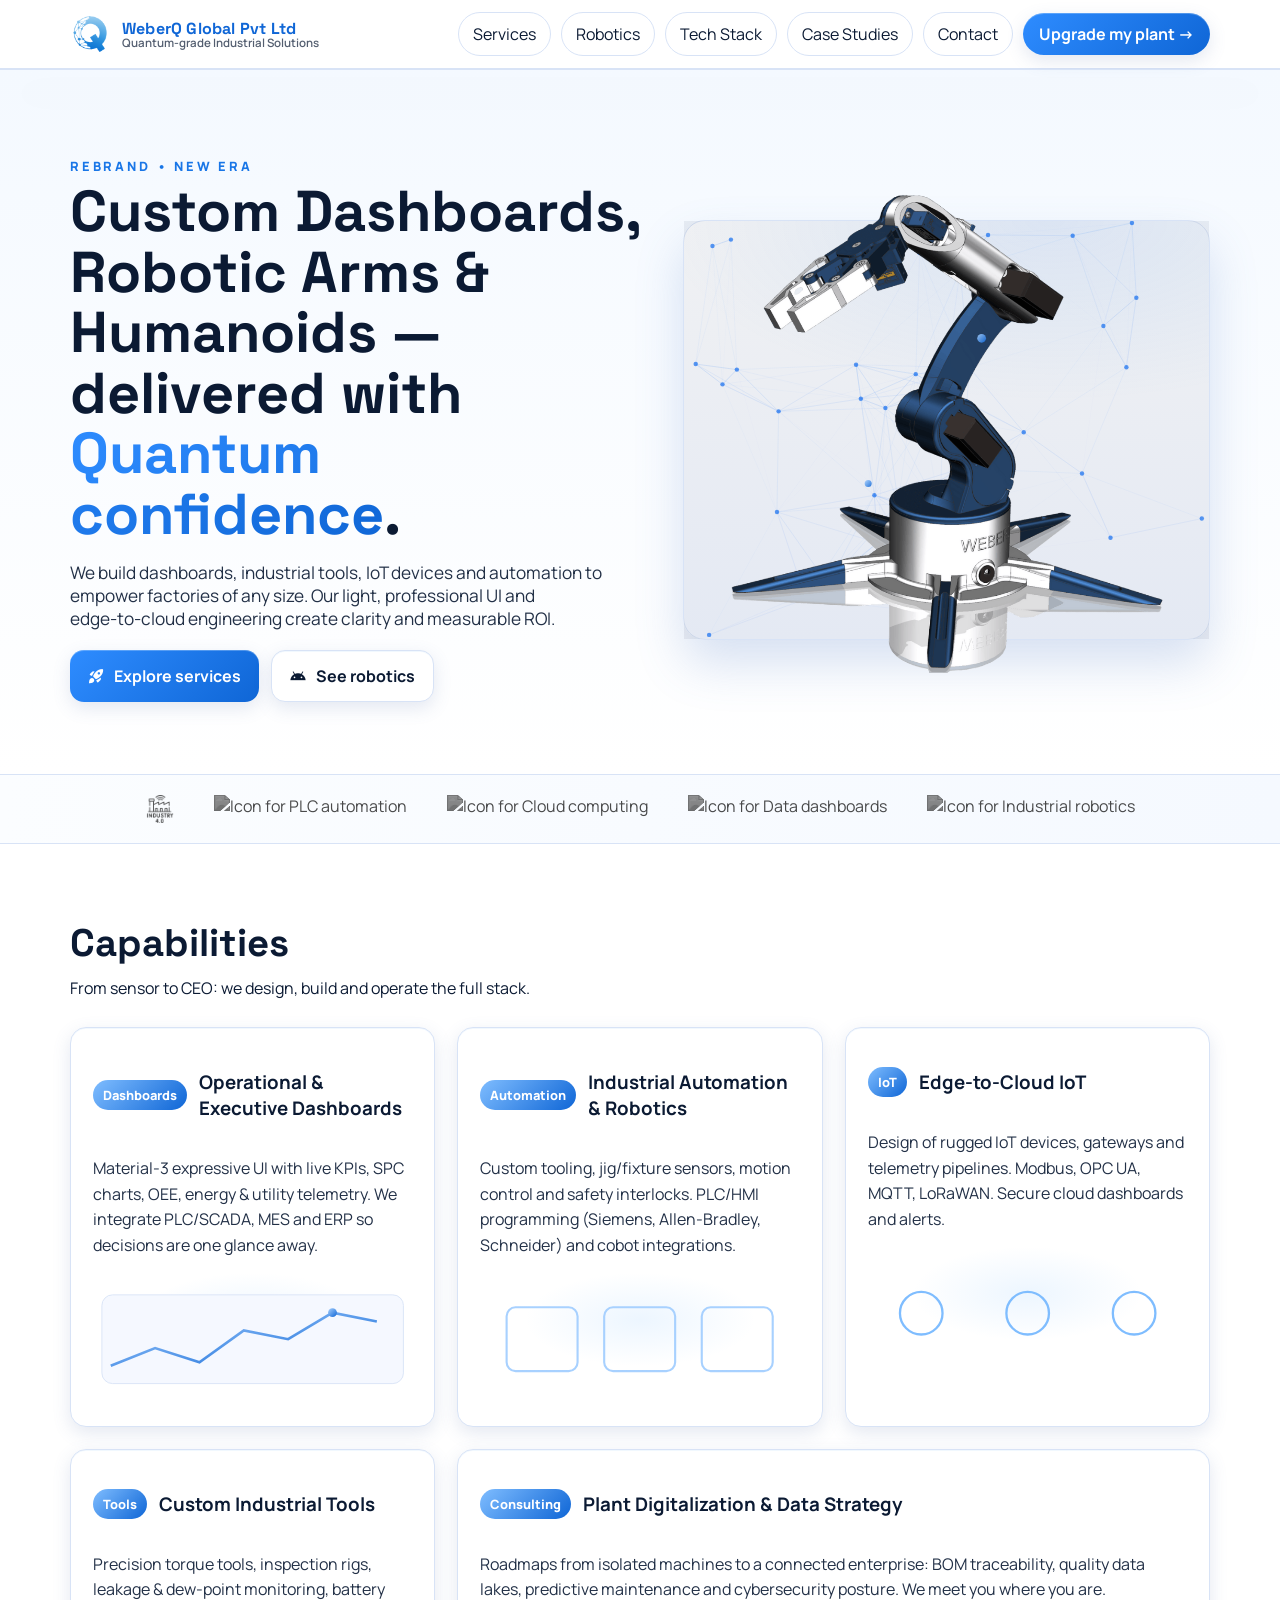
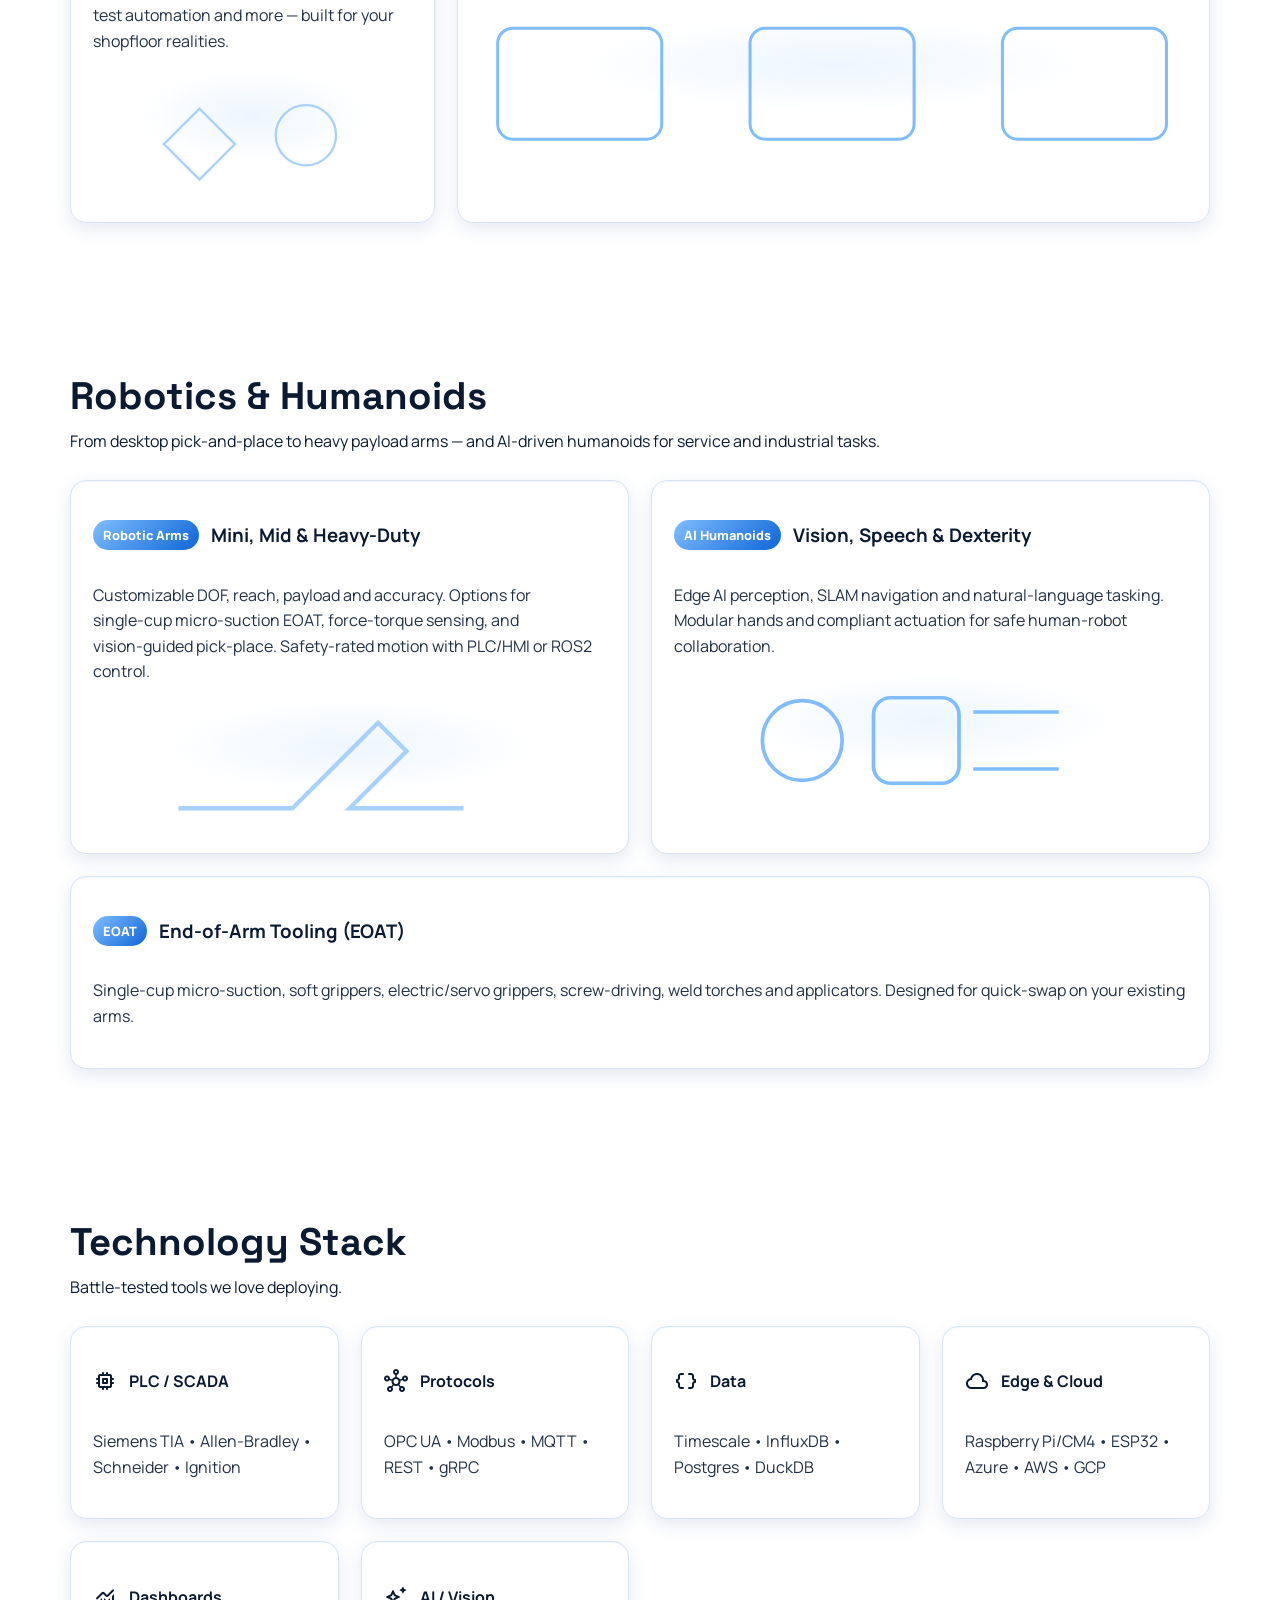
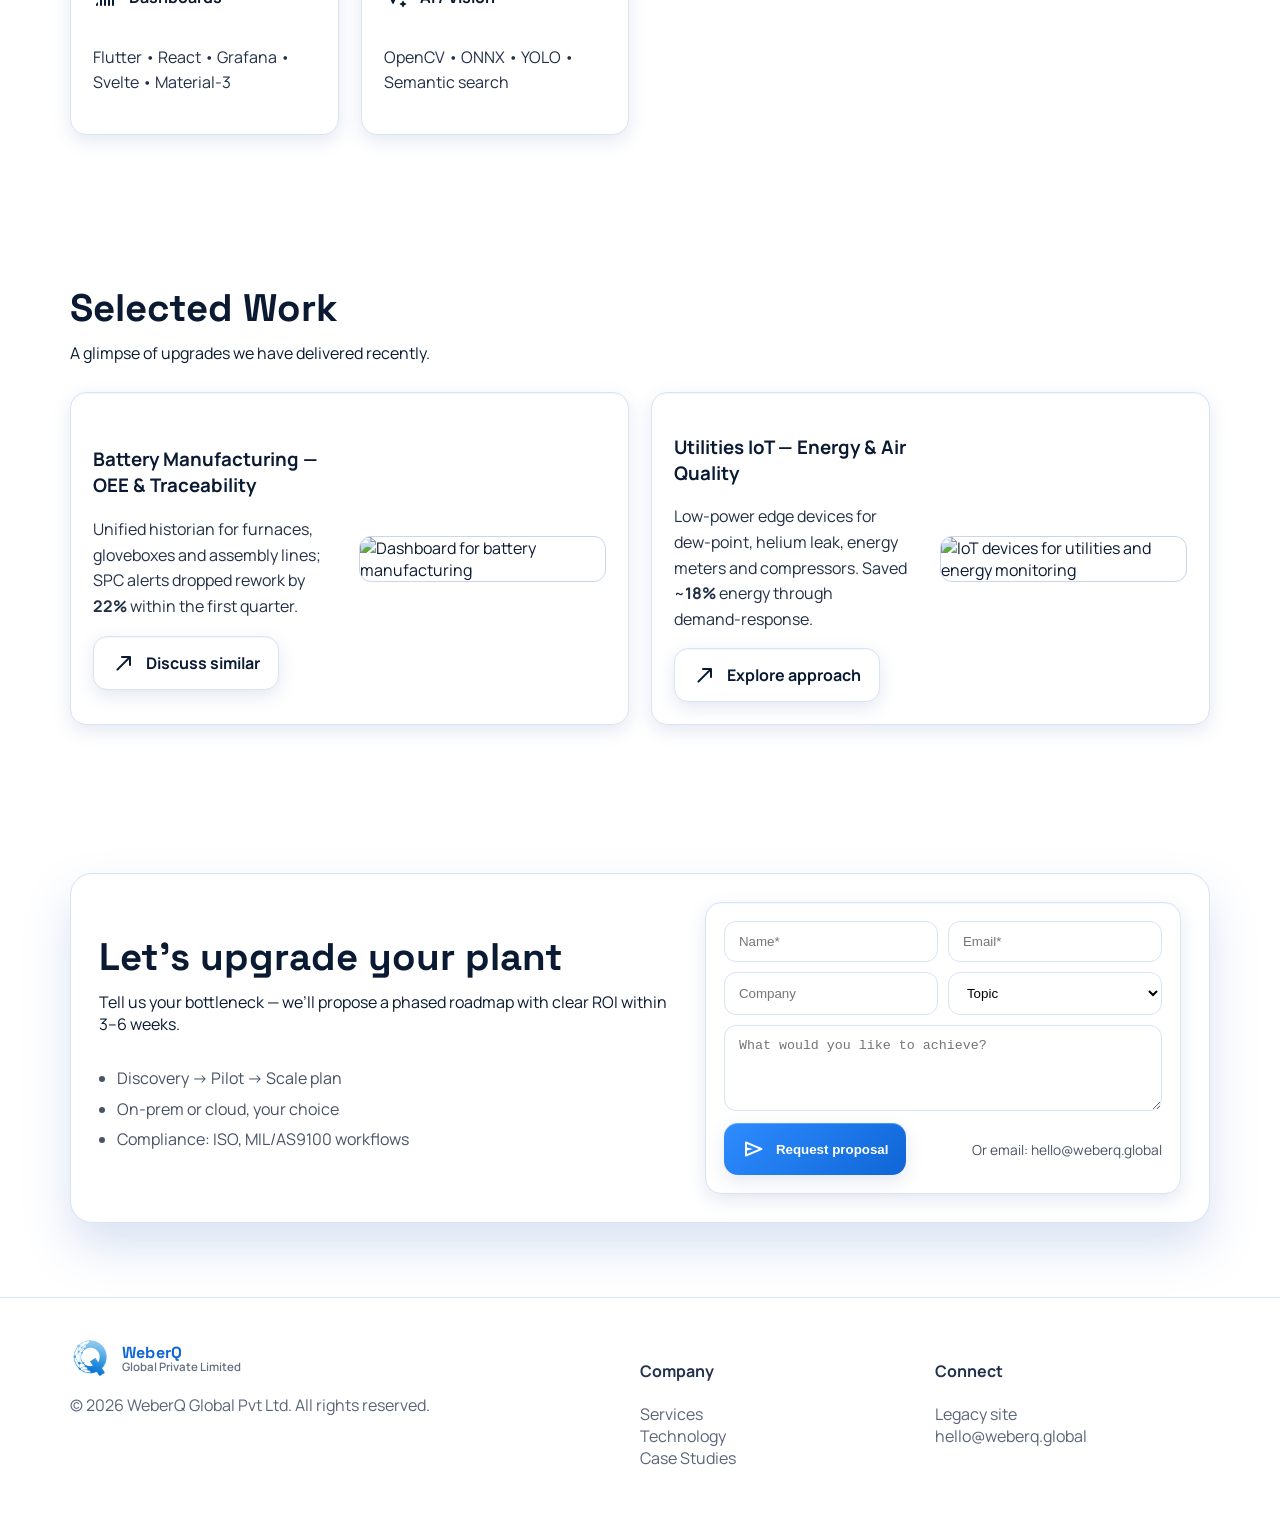
==== commit a758d4ce: "Fix robotics section Signed-off-by: kiranpranay <kiranpranay12@gmail.com>" ====
--- a/index.html
+++ b/index.html
@@ -351,6 +351,54 @@
         }
       }
 
+      /* Robotics layout */
+      #robotics .robotics-grid {
+        display: grid;
+        grid-template-columns: repeat(12, 1fr);
+        gap: 22px;
+      }
+      #robotics .robotics-grid .card {
+        grid-column: span 6;
+      }
+      #robotics .robotics-grid .card:last-child {
+        grid-column: span 12;
+      }
+
+      /* Tablet: two-up is fine */
+      @media (max-width: 980px) {
+        #robotics .robotics-grid {
+          grid-template-columns: repeat(12, 1fr);
+        }
+        #robotics .robotics-grid .card {
+          grid-column: span 6;
+        }
+        #robotics .robotics-grid .card:last-child {
+          grid-column: span 12;
+        }
+      }
+
+      /* Phones: stack all cards */
+      @media (max-width: 640px) {
+        #robotics .robotics-grid {
+          grid-template-columns: 1fr;
+        }
+        #robotics .robotics-grid .card {
+          grid-column: auto;
+        }
+      }
+
+      /* Small heading & tighter content so nothing clips on small screens */
+      @media (max-width: 640px) {
+        #robotics .card h3 {
+          font-size: 1.25rem;
+          line-height: 1.3;
+        }
+        #robotics .badge {
+          font-size: 0.78rem;
+          padding: 6px 10px;
+        }
+      }
+
       /* CARDS */
       .card {
         position: relative;
@@ -585,6 +633,38 @@
         max-width: 100%;
         pointer-events: none;
         user-select: none;
+      }
+
+      /* --- Robotics & Humanoids: bullet-proof mobile layout --- */
+
+      /* Base: allow cards to shrink inside grid columns */
+      #robotics .grid > .card {
+        min-width: 0;
+      }
+
+      /* Stack sooner (phones + small tablets) even if inline styles exist */
+      @media (max-width: 860px) {
+        #robotics .grid {
+          grid-template-columns: 1fr !important; /* one column */
+        }
+        #robotics .grid > .card {
+          grid-column: 1 / -1 !important; /* ignore span 6/12 inline */
+        }
+      }
+
+      /* Ultra-small phones: tighten headings so nothing clips */
+      @media (max-width: 420px) {
+        #robotics .card .hdr {
+          flex-wrap: wrap;
+        }
+        #robotics .card h3 {
+          font-size: 1.15rem;
+          line-height: 1.25;
+        }
+        #robotics .badge {
+          font-size: 0.78rem;
+          padding: 6px 10px;
+        }
       }
     </style>
   </head>
@@ -866,8 +946,8 @@
           From desktop pick‑and‑place to heavy payload arms — and AI‑driven
           humanoids for service and industrial tasks.
         </p>
-        <div class="grid" style="grid-template-columns: repeat(12, 1fr)">
-          <article class="card reveal" style="grid-column: span 6">
+        <div class="grid robotics-grid">
+          <article class="card reveal">
             <div class="hdr">
               <span class="badge">Robotic Arms</span>
               <h3>Mini, Mid & Heavy‑Duty</h3>
@@ -886,7 +966,7 @@
               </svg>
             </div>
           </article>
-          <article class="card reveal" style="grid-column: span 6">
+          <article class="card reveal">
             <div class="hdr">
               <span class="badge">AI Humanoids</span>
               <h3>Vision, Speech & Dexterity</h3>
@@ -906,7 +986,7 @@
               </svg>
             </div>
           </article>
-          <article class="card reveal" style="grid-column: span 12">
+          <article class="card reveal">
             <div class="hdr">
               <span class="badge">EOAT</span>
               <h3>End‑of‑Arm Tooling (EOAT)</h3>
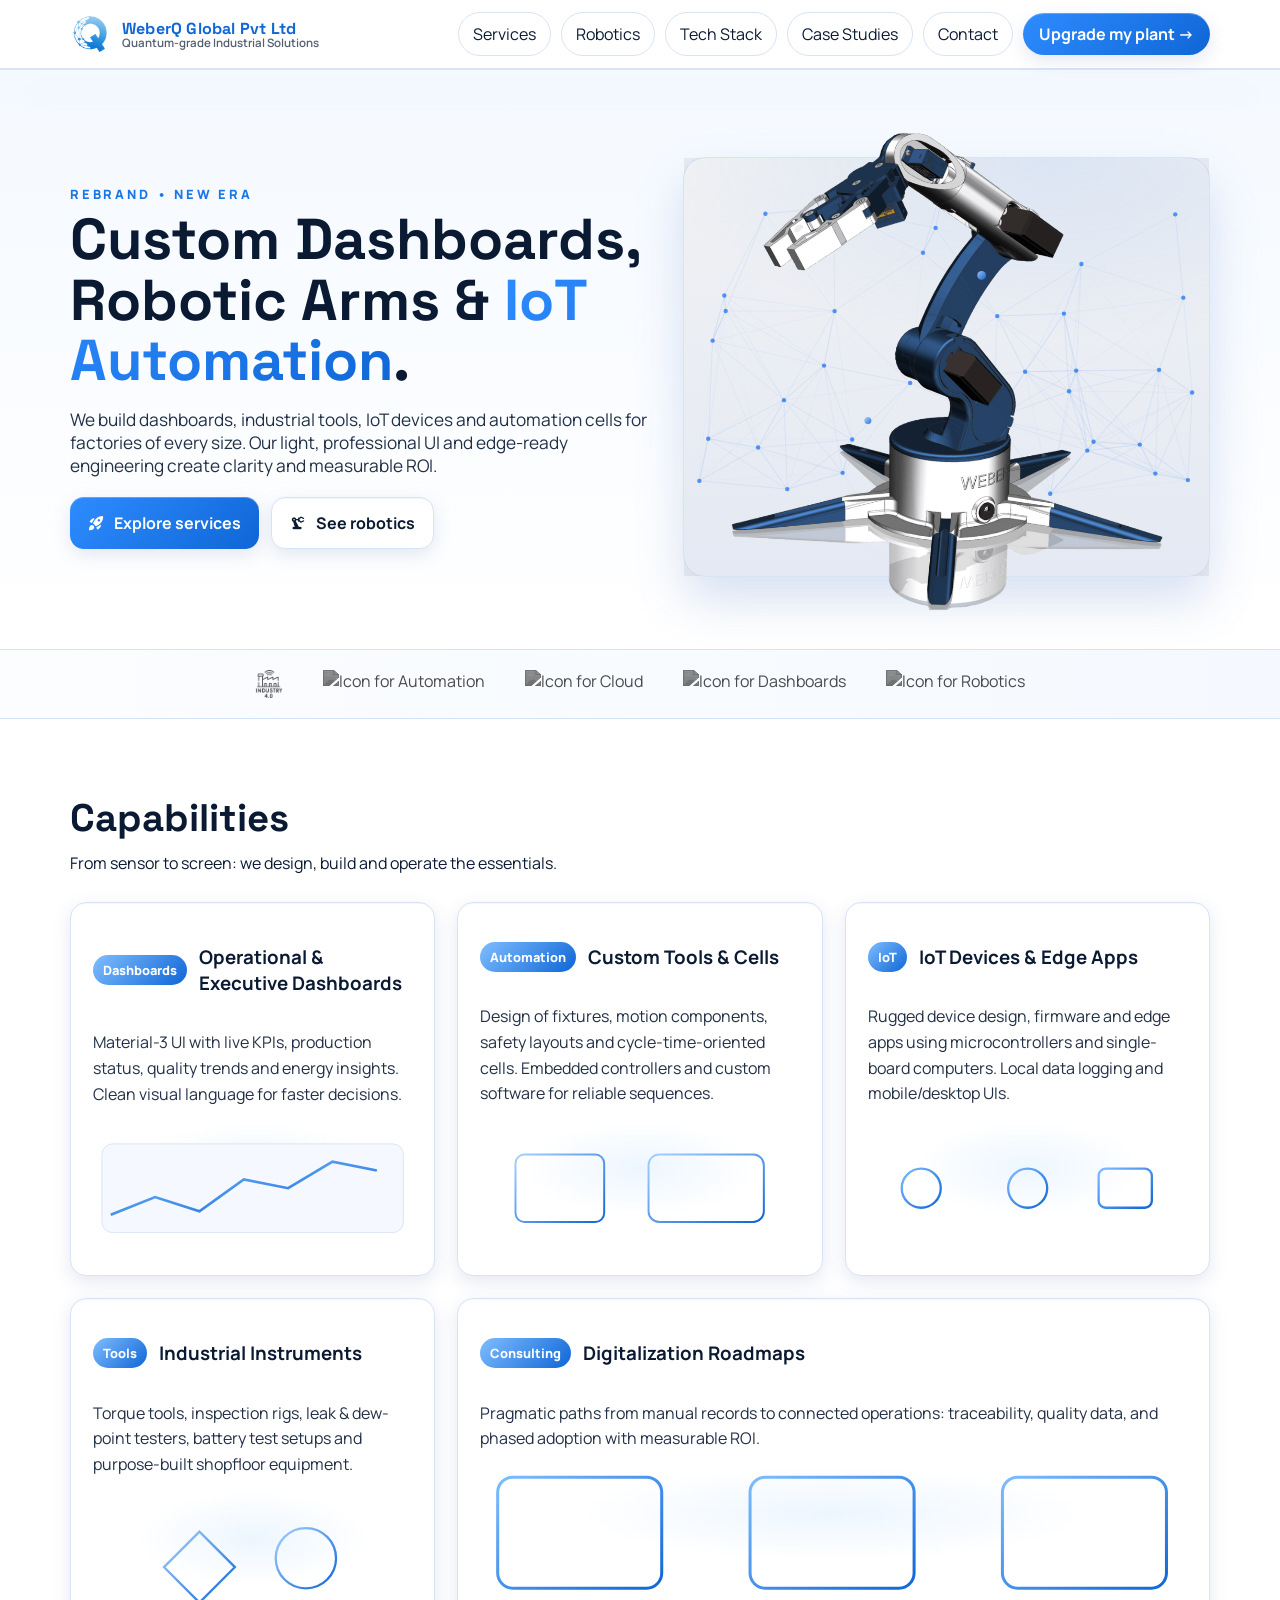
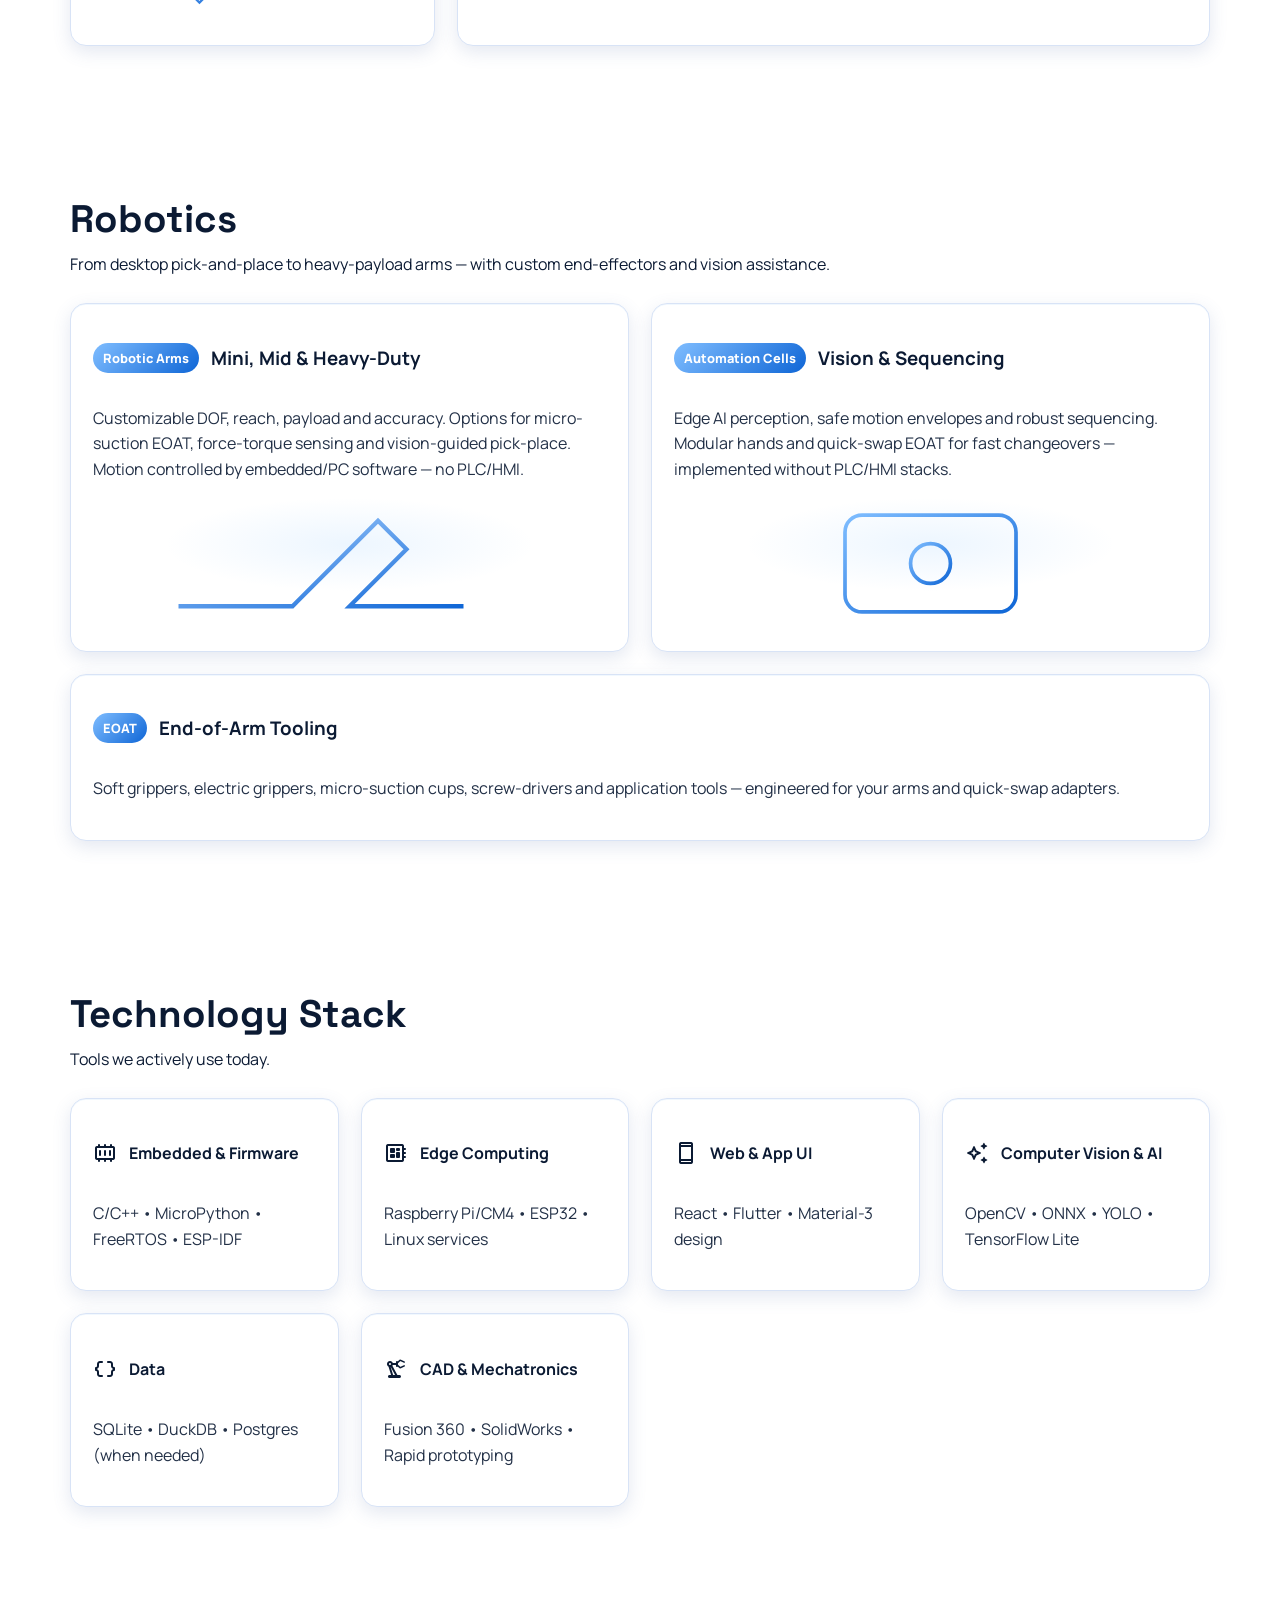
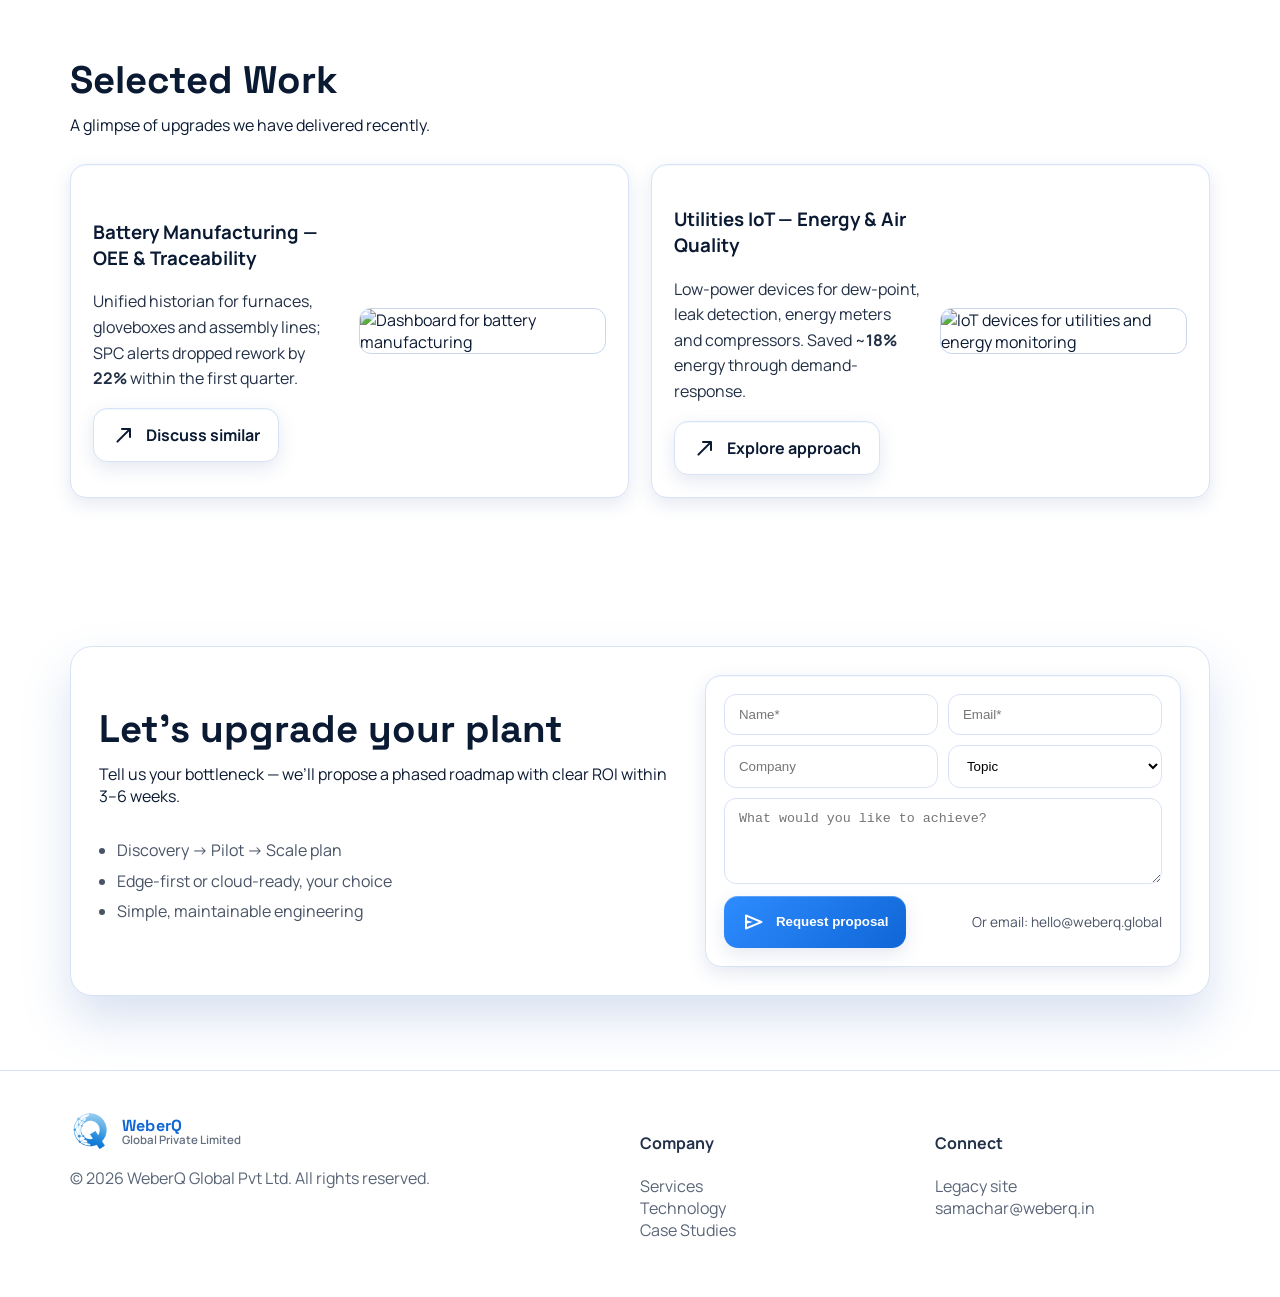
==== commit 9b5aacd3: "update web content Signed-off-by: kiranpranay <pranay@cottonseeds.org>" ====
--- a/index.html
+++ b/index.html
@@ -3,18 +3,12 @@
   <head>
     <meta charset="utf-8" />
     <meta name="viewport" content="width=device-width, initial-scale=1" />
-    <title>WeberQ Global Private Limited — Quantum‑grade Industrial Tech</title>
-    <meta
-      name="description"
-      content="WeberQ Global Pvt Ltd builds custom dashboards, robotic arms, humanoid robots, industrial tools, factory automation and IoT devices. Quantum‑grade engineering that upgrades your plant to Industry 4.0 and beyond."
-    />
+    <title>WeberQ Global Private Limited — Quantum-grade Industrial Tech</title>
+    <meta name="description" content="WeberQ Global Pvt Ltd builds custom dashboards, robotic arms, industrial tools, automation cells and IoT devices. Quantum-grade engineering for real-world factories." />
     <meta name="theme-color" content="#0f66d6" />
 
     <meta property="og:title" content="WeberQ Global Private Limited" />
-    <meta
-      property="og:description"
-      content="Quantum-grade industrial tech: Custom dashboards, automation, robotics, and more. Upgrade your plant to Industry 4.0 and beyond."
-    />
+    <meta property="og:description" content="Custom dashboards, robotic arms, IoT devices and automation cells. Upgrade your plant with pragmatic engineering." />
     <meta property="og:image" content="https://weberq.global/weberq-og.jpg" />
     <meta property="og:url" content="https://weberq.global/" />
     <meta property="og:type" content="website" />
@@ -43,644 +37,182 @@
           "name": "WeberQ",
           "logo": "https://weberq.global/logo.png"
         },
-        "knowsAbout": [
-          "Robotics",
-          "Industrial Automation",
-          "IoT",
-          "Data Dashboards",
-          "AI"
-        ]
+        "knowsAbout": ["Robotic Arms", "IoT Devices", "Automation Cells", "Custom Dashboards", "Embedded Engineering"]
       }
     </script>
 
     <link rel="preconnect" href="https://fonts.googleapis.com" />
     <link rel="preconnect" href="https://fonts.gstatic.com" crossorigin />
-    <link
-      href="https://fonts.googleapis.com/css2?family=Manrope:wght@300;400;600;700;800&family=Space+Grotesk:wght@400;600;700&display=swap"
-      rel="stylesheet"
-    />
-    <link
-      href="https://fonts.googleapis.com/css2?family=Material+Symbols+Rounded:wght@300..700"
-      rel="stylesheet"
-    />
+    <link href="https://fonts.googleapis.com/css2?family=Manrope:wght@300;400;600;700;800&family=Space+Grotesk:wght@400;600;700&display=swap" rel="stylesheet" />
+    <link href="https://fonts.googleapis.com/css2?family=Material+Symbols+Rounded:wght@300..700" rel="stylesheet" />
+
     <style>
-      :root {
-        /* Light palette from your logo */
-        --q50: #f4f9ff;
-        --q100: #e8f2ff;
-        --q200: #cfe6ff;
-        --q300: #a8d1ff;
-        --q400: #7fbdff;
-        --q500: #2e8cff;
-        --q600: #1976e7;
-        --q700: #0f66d6;
-        --q800: #0b55b2;
-        --q900: #083d82;
-
-        --bg: #ffffff;
-        --on-bg: #0b1a33;
-        --surface: #ffffff;
-        --surface-alt: #f6f9fe;
-        --outline: #d8e3f6;
-        --outline-2: #c8d6ee;
-
-        --primary: var(--q700);
-        --primary-variant: var(--q500);
-        --gradient: linear-gradient(135deg, var(--q500) 0%, var(--q700) 100%);
-
-        --radius-xl: 22px;
-        --radius-lg: 16px;
-        --radius-md: 12px;
-        --radius-sm: 10px;
-        --shadow-1: 0 6px 18px hsl(220 30% 50%/0.16),
-          inset 0 1px 0 hsl(210 90% 90%/0.3);
-        --shadow-2: 0 24px 48px hsl(220 50% 55%/0.22);
-
-        /* header height (JS updates this) */
-        --navH: 56px;
-      }
-
-      * {
-        box-sizing: border-box;
-      }
-      html,
-      body {
-        margin: 0;
-        background: var(--bg);
-        color: var(--on-bg);
-        font-family: Manrope, system-ui, -apple-system, Segoe UI, Roboto, Ubuntu,
-          "Helvetica Neue", sans-serif;
-        scroll-behavior: smooth;
-      }
-      a {
-        color: inherit;
-        text-decoration: none;
-      }
-      img {
-        max-width: 100%;
-        height: auto;
-        display: block;
-      }
-      .container {
-        max-width: 1180px;
-        margin: 0 auto;
-        padding: 0 20px;
-      }
+      :root{
+        --q50:#f4f9ff; --q100:#e8f2ff; --q200:#cfe6ff; --q300:#a8d1ff; --q400:#7fbdff; --q500:#2e8cff; --q600:#1976e7; --q700:#0f66d6; --q800:#0b55b2; --q900:#083d82;
+        --bg:#ffffff; --on-bg:#0b1a33; --surface:#ffffff; --surface-alt:#f6f9fe; --outline:#d8e3f6; --outline-2:#c8d6ee;
+        --primary:var(--q700); --primary-variant:var(--q500);
+        --gradient:linear-gradient(135deg,var(--q500) 0%, var(--q700) 100%);
+        --radius-xl:22px; --radius-lg:16px; --radius-md:12px; --radius-sm:10px;
+        --shadow-1:0 6px 18px hsl(220 30% 50%/.16), inset 0 1px 0 hsl(210 90% 90%/.3);
+        --shadow-2:0 24px 48px hsl(220 50% 55%/.22);
+        --navH:56px;
+      }
+      *{box-sizing:border-box}
+      html,body{margin:0;background:var(--bg);color:var(--on-bg);font-family:Manrope,system-ui,-apple-system,Segoe UI,Roboto,Ubuntu,"Helvetica Neue",sans-serif;scroll-behavior:smooth}
+      a{color:inherit;text-decoration:none}
+      img{max-width:100%;height:auto;display:block}
+      .container{max-width:1180px;margin:0 auto;padding:0 20px}
 
       /* NAV */
-      .nav {
-        position: sticky;
-        top: 0;
-        z-index: 70;
-        background: #ffffffd9;
-        backdrop-filter: saturate(140%) blur(2px);
-        border-bottom: 1px solid var(--outline);
-      }
-      .nav .container {
-        display: flex;
-        align-items: center;
-        gap: 14px;
-        padding: 12px 20px;
-      }
-      .brand {
-        display: flex;
-        align-items: center;
-        gap: 12px;
-      }
-      .brand img {
-        width: 40px;
-        height: 40px;
-      }
-      .brand .title {
-        font-family: "Space Grotesk";
-        font-weight: 800;
-        letter-spacing: 0.2px;
-        color: var(--primary);
-      }
-      .brand small {
-        display: block;
-        font-weight: 600;
-        opacity: 0.7;
-        margin-top: -4px;
-        font-size: 0.72rem;
-      }
-      .navlinks {
-        margin-left: auto;
-        display: flex;
-        gap: 10px;
-        align-items: center;
-      }
-      .chip {
-        padding: 10px 14px;
-        border-radius: 999px;
-        border: 1px solid var(--outline);
-        transition: 0.25s background, 0.25s transform;
-        background: #fff;
-      }
-      .chip:hover {
-        background: var(--surface-alt);
-        transform: translateY(-2px);
-      }
-      .cta {
-        padding: 10px 16px;
-        border-radius: 999px;
-        background: var(--gradient);
-        color: #fff;
-        box-shadow: var(--shadow-1);
-        font-weight: 700;
-      }
-      .menu-btn {
-        display: none;
-        margin-left: auto;
-        background: #fff;
-        border: 1px solid var(--outline);
-        border-radius: 12px;
-        padding: 8px 10px;
-      }
+      .nav{position:sticky;top:0;z-index:70;background:#ffffffd9;backdrop-filter:saturate(140%) blur(2px);border-bottom:1px solid var(--outline)}
+      .nav .container{display:flex;align-items:center;gap:14px;padding:12px 20px}
+      .brand{display:flex;align-items:center;gap:12px}
+      .brand img{width:40px;height:40px}
+      .brand .title{font-family:"Space Grotesk";font-weight:800;letter-spacing:.2px;color:var(--primary)}
+      .brand small{display:block;font-weight:600;opacity:.7;margin-top:-4px;font-size:.72rem}
+      .navlinks{margin-left:auto;display:flex;gap:10px;align-items:center}
+      .chip{padding:10px 14px;border-radius:999px;border:1px solid var(--outline);transition:.25s background,.25s transform;background:#fff}
+      .chip:hover{background:var(--surface-alt);transform:translateY(-2px)}
+      .cta{padding:10px 16px;border-radius:999px;background:var(--gradient);color:#fff;box-shadow:var(--shadow-1);font-weight:700}
+      .menu-btn{display:none;margin-left:auto;background:#fff;border:1px solid var(--outline);border-radius:12px;padding:8px 10px}
 
       /* HERO */
-      .hero {
-        background: linear-gradient(180deg, var(--q50), #fff);
-      }
-      .hero .container {
-        display: grid;
-        grid-template-columns: 1.05fr 0.95fr;
-        gap: 30px;
-        align-items: center;
-        padding: 88px 20px 72px;
-      }
-      .eyebrow {
-        color: var(--q600);
-        text-transform: uppercase;
-        letter-spacing: 0.22em;
-        font-weight: 800;
-        font-size: 0.8rem;
-      }
-      .hero h1 {
-        font-family: "Space Grotesk";
-        font-size: clamp(2.2rem, 5vw, 3.6rem);
-        line-height: 1.05;
-        margin: 0.4rem 0 0.8rem;
-      }
-      .hero p {
-        font-size: 1.08rem;
-        opacity: 0.9;
-      }
-      .actions {
-        display: flex;
-        gap: 12px;
-        margin-top: 20px;
-        flex-wrap: wrap;
-      }
-      .btn {
-        display: inline-flex;
-        align-items: center;
-        gap: 10px;
-        padding: 14px 18px;
-        border-radius: 14px;
-        border: 1px solid var(--outline);
-        background: #fff;
-        box-shadow: var(--shadow-1);
-        font-weight: 700;
-      }
-      .btn.primary {
-        background: var(--gradient);
-        color: #fff;
-        border: none;
-      }
-      .btn .icon {
-        font-family: "Material Symbols Rounded";
-        font-variation-settings: "FILL" 1, "wght" 600, "GRAD" 0, "opsz" 28;
-      }
-
-      .hero-visual {
-        position: relative;
-        min-height: 420px;
-        border-radius: var(--radius-xl);
-        background: radial-gradient(
-            650px 300px at 70% 0%,
-            hsl(214 100% 64%/0.12),
-            transparent 60%
-          ),
-          linear-gradient(180deg, #ffffff, #f3f7ff);
-        border: 1px solid var(--outline);
-        box-shadow: var(--shadow-2);
-      }
-      .hero-visual canvas {
-        position: absolute;
-        inset: 0;
-        width: 100%;
-        height: 100%;
-      }
-      .orbit {
-        position: absolute;
-        inset: 0;
-        pointer-events: none;
-      }
-
-      @media (min-width: 768px) {
-        .hero-img {
-          height: 125%;
-        }
-      }
+      .hero{background:linear-gradient(180deg,var(--q50),#fff)}
+      .hero .container{display:grid;grid-template-columns:1.05fr .95fr;gap:30px;align-items:center;padding:88px 20px 72px}
+      .eyebrow{color:var(--q600);text-transform:uppercase;letter-spacing:.22em;font-weight:800;font-size:.8rem}
+      .hero h1{font-family:"Space Grotesk";font-size:clamp(2.2rem,5vw,3.6rem);line-height:1.05;margin:.4rem 0 .8rem}
+      .hero p{font-size:1.08rem;opacity:.9}
+      .actions{display:flex;gap:12px;margin-top:20px;flex-wrap:wrap}
+      .btn{display:inline-flex;align-items:center;gap:10px;padding:14px 18px;border-radius:14px;border:1px solid var(--outline);background:#fff;box-shadow:var(--shadow-1);font-weight:700}
+      .btn.primary{background:var(--gradient);color:#fff;border:none}
+      .btn .icon{font-family:"Material Symbols Rounded";font-variation-settings:"FILL" 1, "wght" 600, "GRAD" 0, "opsz" 28}
+
+      .hero-visual{position:relative;min-height:420px;border-radius:var(--radius-xl);background:radial-gradient(650px 300px at 70% 0%, hsl(214 100% 64%/.12), transparent 60%),linear-gradient(180deg, #ffffff, #f3f7ff);border:1px solid var(--outline);box-shadow:var(--shadow-2)}
+      .hero-visual canvas{position:absolute;inset:0;width:100%;height:100%}
+      .orbit{position:absolute;inset:0;pointer-events:none}
+
+      @media (min-width:768px){ .hero-img{ height:125%; } }
 
       /* STRIP */
-      .strip {
-        padding: 20px 0;
-        border-top: 1px solid var(--outline);
-        border-bottom: 1px solid var(--outline);
-        background: linear-gradient(90deg, #fbfdff, #f5f9ff);
-      }
-      .strip .logos {
-        display: flex;
-        gap: 40px;
-        opacity: 0.8;
-        flex-wrap: wrap;
-        align-items: center;
-        justify-content: center;
-      }
-      .logos img {
-        height: 28px;
-        filter: grayscale(1) contrast(1.1) brightness(0.4);
-        opacity: 0.9;
-      }
+      .strip{padding:20px 0;border-top:1px solid var(--outline);border-bottom:1px solid var(--outline);background:linear-gradient(90deg,#fbfdff,#f5f9ff)}
+      .strip .logos{display:flex;gap:40px;opacity:.8;flex-wrap:wrap;align-items:center;justify-content:center}
+      .logos img{height:28px;filter:grayscale(1) contrast(1.1) brightness(.4);opacity:.9}
 
       /* SECTION GENERIC */
-      section {
-        padding: 74px 0;
-      }
-      .h2 {
-        font-family: "Space Grotesk";
-        font-size: clamp(1.8rem, 4vw, 2.4rem);
-        margin: 0 0 10px;
-      }
-      .sub {
-        opacity: 0.8;
-        margin: 0 0 28px;
-      }
-      .grid {
-        display: grid;
-        gap: 22px;
-      }
+      section{padding:74px 0}
+      .h2{font-family:"Space Grotesk";font-size:clamp(1.8rem,4vw,2.4rem);margin:0 0 10px}
+      .sub{opacity:.8;margin:0 0 28px}
+      .grid{display:grid;gap:22px}
 
       /* Tech Stack responsive grid */
-      #solutions .stack {
-        grid-template-columns: repeat(auto-fit, minmax(220px, 1fr));
-      }
-      /* Ultra-small phones: horizontal snap scrolling */
-      @media (max-width: 420px) {
-        #solutions .stack {
-          display: grid;
-          grid-auto-flow: column;
-          grid-auto-columns: 82%;
-          overflow-x: auto;
-          overscroll-behavior-x: contain;
-          scroll-snap-type: x mandatory;
-          gap: 16px;
-          padding-bottom: 10px;
-        }
-        #solutions .stack .card {
-          scroll-snap-align: start;
-        }
-        #solutions .stack::-webkit-scrollbar {
-          height: 8px;
-        }
-        #solutions .stack::-webkit-scrollbar-thumb {
-          background: var(--outline-2);
-          border-radius: 8px;
-        }
+      #solutions .stack{ grid-template-columns: repeat(auto-fit, minmax(220px, 1fr)); }
+      @media (max-width:420px){
+        #solutions .stack{ display:grid; grid-auto-flow:column; grid-auto-columns:82%; overflow-x:auto; overscroll-behavior-x:contain; scroll-snap-type:x mandatory; gap:16px; padding-bottom:10px }
+        #solutions .stack .card{ scroll-snap-align:start }
+        #solutions .stack::-webkit-scrollbar{ height:8px } 
+        #solutions .stack::-webkit-scrollbar-thumb{ background:var(--outline-2); border-radius:8px }
       }
 
       /* Robotics layout */
-      #robotics .robotics-grid {
-        display: grid;
-        grid-template-columns: repeat(12, 1fr);
-        gap: 22px;
-      }
-      #robotics .robotics-grid .card {
-        grid-column: span 6;
-      }
-      #robotics .robotics-grid .card:last-child {
-        grid-column: span 12;
-      }
-
-      /* Tablet: two-up is fine */
-      @media (max-width: 980px) {
-        #robotics .robotics-grid {
-          grid-template-columns: repeat(12, 1fr);
-        }
-        #robotics .robotics-grid .card {
-          grid-column: span 6;
-        }
-        #robotics .robotics-grid .card:last-child {
-          grid-column: span 12;
-        }
-      }
-
-      /* Phones: stack all cards */
-      @media (max-width: 640px) {
-        #robotics .robotics-grid {
-          grid-template-columns: 1fr;
-        }
-        #robotics .robotics-grid .card {
-          grid-column: auto;
-        }
-      }
-
-      /* Small heading & tighter content so nothing clips on small screens */
-      @media (max-width: 640px) {
-        #robotics .card h3 {
-          font-size: 1.25rem;
-          line-height: 1.3;
-        }
-        #robotics .badge {
-          font-size: 0.78rem;
-          padding: 6px 10px;
-        }
+      #robotics .robotics-grid{ display:grid; grid-template-columns:repeat(12,1fr); gap:22px }
+      #robotics .robotics-grid .card{ grid-column:span 6 }
+      #robotics .robotics-grid .card:last-child{ grid-column:span 12 }
+      @media (max-width:980px){
+        #robotics .robotics-grid .card{ grid-column:span 6 }
+        #robotics .robotics-grid .card:last-child{ grid-column:span 12 }
+      }
+      @media (max-width:640px){
+        #robotics .robotics-grid{ grid-template-columns:1fr }
+        #robotics .robotics-grid .card{ grid-column:auto }
+      }
+      @media (max-width:640px){
+        #robotics .card h3{ font-size:1.25rem; line-height:1.3 }
+        #robotics .badge{ font-size:.78rem; padding:6px 10px }
       }
 
       /* CARDS */
-      .card {
-        position: relative;
-        border: 1px solid var(--outline);
-        background: #fff;
-        border-radius: var(--radius-lg);
-        padding: 22px;
-        box-shadow: var(--shadow-1);
-        transition: transform 0.35s cubic-bezier(0.2, 0.8, 0.2, 1),
-          box-shadow 0.35s;
-      }
-      .card:hover {
-        transform: translateY(-6px);
-        box-shadow: 0 24px 64px hsl(219 50% 60%/0.26);
-      }
-      .card .hdr {
-        display: flex;
-        align-items: center;
-        gap: 12px;
-        margin-bottom: 6px;
-      }
-      .badge {
-        font-size: 0.8rem;
-        font-weight: 800;
-        color: #fff;
-        background: linear-gradient(135deg, var(--q400), var(--q700));
-        padding: 6px 10px;
-        border-radius: 999px;
-      }
-      .card p {
-        opacity: 0.9;
-        line-height: 1.6;
-      }
-      .illus {
-        height: 130px;
-        background: radial-gradient(
-          60% 60% at 50% 35%,
-          hsl(210 100% 70%/0.12),
-          transparent 60%
-        );
-        border-radius: 14px;
-        display: flex;
-        align-items: center;
-        justify-content: center;
-      }
+      .card{position:relative;border:1px solid var(--outline);background:#fff;border-radius:var(--radius-lg);padding:22px;box-shadow:var(--shadow-1);transition:transform .35s cubic-bezier(.2,.8,.2,1), box-shadow .35s}
+      .card:hover{transform:translateY(-6px);box-shadow:0 24px 64px hsl(219 50% 60%/.26)}
+      .card .hdr{display:flex;align-items:center;gap:12px;margin-bottom:6px}
+      .badge{font-size:.8rem;font-weight:800;color:#fff;background:linear-gradient(135deg,var(--q400),var(--q700));padding:6px 10px;border-radius:999px}
+      .card p{opacity:.9;line-height:1.6}
+      .illus{height:130px;background:radial-gradient(60% 60% at 50% 35%, hsl(210 100% 70%/.12), transparent 60%);border-radius:14px;display:flex;align-items:center;justify-content:center}
 
       /* FEATURE GRID */
-      .features {
-        grid-template-columns: repeat(12, 1fr);
-      }
-      .features .card {
-        grid-column: span 4;
-        min-height: 250px;
-      }
-      .features .card.wide {
-        grid-column: span 8;
-      }
-      .features .card.tall {
-        min-height: 320px;
-      }
+      .features{grid-template-columns:repeat(12,1fr)}
+      .features .card{grid-column:span 4;min-height:250px}
+      .features .card.wide{grid-column:span 8}
+      .features .card.tall{min-height:320px}
 
       /* CASES */
-      .cases {
-        grid-template-columns: repeat(12, 1fr);
-      }
-      .case {
-        grid-column: span 6;
-        display: grid;
-        grid-template-columns: 1fr 1fr;
-        gap: 18px;
-        align-items: center;
-      }
-      .case .shot {
-        border-radius: var(--radius-md);
-        border: 1px solid var(--outline-2);
-        overflow: hidden;
-      }
+      .cases{grid-template-columns:repeat(12,1fr)}
+      .case{grid-column:span 6;display:grid;grid-template-columns:1fr 1fr;gap:18px;align-items:center}
+      .case .shot{border-radius:var(--radius-md);border:1px solid var(--outline-2);overflow:hidden}
 
       /* CTA */
-      .cta-panel {
-        display: grid;
-        grid-template-columns: 1.1fr 0.9fr;
-        gap: 24px;
-        align-items: center;
-        border-radius: var(--radius-xl);
-        padding: 28px;
-        border: 1px solid var(--outline);
-        background: #fff;
-        box-shadow: var(--shadow-2);
-      }
-      .field {
-        width: 100%;
-        padding: 12px 14px;
-        border: 1px solid var(--outline);
-        border-radius: 12px;
-        background: #fff;
-      }
+      .cta-panel{display:grid;grid-template-columns:1.1fr .9fr;gap:24px;align-items:center;border-radius:var(--radius-xl);padding:28px;border:1px solid var(--outline);background:#fff;box-shadow:var(--shadow-2)}
+      .field{width:100%;padding:12px 14px;border:1px solid var(--outline);border-radius:12px;background:#fff}
 
       /* FOOTER */
-      footer {
-        padding: 40px 0;
-        border-top: 1px solid var(--outline);
-        background: #fff;
-        color: #23324b;
-      }
-      .footgrid {
-        display: grid;
-        grid-template-columns: 2fr 1fr 1fr;
-        gap: 20px;
-      }
-      .muted {
-        opacity: 0.75;
-      }
+      footer{padding:40px 0;border-top:1px solid var(--outline);background:#fff;color:#23324b}
+      .footgrid{display:grid;grid-template-columns:2fr 1fr 1fr;gap:20px}
+      .muted{opacity:.75}
 
       /* Responsive */
-      @media (max-width: 980px) {
-        .navlinks {
-          display: none;
-        }
-        .menu-btn {
-          display: inline-flex;
-        }
-        .hero .container,
-        .cta-panel {
-          grid-template-columns: 1fr;
-        }
-        .features .card {
-          grid-column: span 6;
-        }
-        .features .card.wide {
-          grid-column: span 12;
-        }
-        .case {
-          grid-template-columns: 1fr;
-          grid-column: span 12;
-        }
-      }
-      @media (max-width: 640px) {
-        .hero .container {
-          padding: 56px 16px;
-        }
-        .features .card {
-          grid-column: span 12;
-        }
-        .logos img {
-          height: 22px;
-        }
-        .cta-panel {
-          padding: 18px;
-        }
-        .btn {
-          width: 100%;
-          justify-content: center;
-        }
-        .case .shot {
-          order: -1;
-        }
-        .card {
-          padding: 18px;
-        }
+      @media (max-width:980px){
+        .navlinks{display:none}
+        .menu-btn{display:inline-flex}
+        .hero .container, .cta-panel{grid-template-columns:1fr}
+        .features .card{grid-column:span 6}
+        .features .card.wide{grid-column:span 12}
+        .case{grid-template-columns:1fr;grid-column:span 12}
+      }
+      @media (max-width:640px){
+        .hero .container{padding:56px 16px}
+        .features .card{grid-column:span 12}
+        .logos img{height:22px}
+        .cta-panel{padding:18px}
+        .btn{width:100%;justify-content:center}
+        .case .shot{order:-1}
+        .card{padding:18px}
       }
 
       /* Mobile menu sheet (below sticky header) */
-      .sheet {
-        position: fixed;
-        top: calc(var(--navH) + env(safe-area-inset-top));
-        left: 0;
-        right: 0;
-        height: 0;
-        background: #fff;
-        border-bottom: 1px solid var(--outline);
-        box-shadow: var(--shadow-2);
-        overflow: hidden;
-        z-index: 80;
-        transition: height 0.28s ease;
-      }
-      .sheet.open {
-        height: calc(100dvh - var(--navH) - env(safe-area-inset-top));
-      }
-      .sheet .links {
-        display: grid;
-        gap: 10px;
-        padding: 16px;
-      }
-      .sheet .links {
-        position: relative;
-        z-index: 1;
-      }
-      .sheet a {
-        padding: 12px 14px;
-        border: 1px solid var(--outline);
-        border-radius: 12px;
-        background: #fff;
-      }
-      .sheet a.cta {
-        background: var(--gradient);
-        color: #fff;
-        border: none;
-        text-align: center;
-        font-weight: 800;
-        box-shadow: var(--shadow-1);
-      }
-      /* scrim */
-      .sheet::before {
-        content: "";
-        position: fixed;
-        inset: calc(var(--navH) + env(safe-area-inset-top)) 0 0 0;
-        background: rgba(10, 20, 40, 0.22); /* dim only */
-        /* backdrop-filter: blur(2px); */ /* <- remove this line */
-        opacity: 0;
-        pointer-events: none;
-        transition: opacity 0.2s ease;
-        z-index: 0; /* behind menu items */
-      }
-      .sheet.open::before {
-        opacity: 1;
-        pointer-events: auto;
-      }
-
-      /* Reveal base (animated via JS) */
-      .reveal {
-        opacity: 0;
-        transform: translateY(16px);
-      }
+      .sheet{position:fixed;top:calc(var(--navH) + env(safe-area-inset-top));left:0;right:0;height:0;background:#fff;border-bottom:1px solid var(--outline);box-shadow:var(--shadow-2);overflow:hidden;z-index:80;transition:height .28s ease}
+      .sheet.open{height:calc(100dvh - var(--navH) - env(safe-area-inset-top))}
+      .sheet .links{display:grid;gap:10px;padding:16px;position:relative;z-index:1}
+      .sheet a{padding:12px 14px;border:1px solid var(--outline);border-radius:12px;background:#fff}
+      .sheet a.cta{background:var(--gradient);color:#fff;border:none;text-align:center;font-weight:800;box-shadow:var(--shadow-1)}
+      .sheet::before{content:"";position:fixed;inset:calc(var(--navH) + env(safe-area-inset-top)) 0 0 0;background:rgba(10,20,40,.22);opacity:0;pointer-events:none;transition:opacity .2s ease;z-index:0}
+      .sheet.open::before{opacity:1;pointer-events:auto}
+
+      /* Reveal base */
+      .reveal{opacity:0;transform:translateY(16px)}
 
       /* Hero image tweak */
-      .hero-img {
-        position: absolute;
-        inset: 0;
-        margin: auto;
-        max-height: 125%;
-        max-width: 100%;
-        pointer-events: none;
-        user-select: none;
-      }
-
-      /* --- Robotics & Humanoids: bullet-proof mobile layout --- */
-
-      /* Base: allow cards to shrink inside grid columns */
-      #robotics .grid > .card {
-        min-width: 0;
-      }
-
-      /* Stack sooner (phones + small tablets) even if inline styles exist */
-      @media (max-width: 860px) {
-        #robotics .grid {
-          grid-template-columns: 1fr !important; /* one column */
-        }
-        #robotics .grid > .card {
-          grid-column: 1 / -1 !important; /* ignore span 6/12 inline */
-        }
-      }
-
-      /* Ultra-small phones: tighten headings so nothing clips */
-      @media (max-width: 420px) {
-        #robotics .card .hdr {
-          flex-wrap: wrap;
-        }
-        #robotics .card h3 {
-          font-size: 1.15rem;
-          line-height: 1.25;
-        }
-        #robotics .badge {
-          font-size: 0.78rem;
-          padding: 6px 10px;
-        }
+      .hero-img{position:absolute;inset:0;margin:auto;max-height:125%;max-width:100%;pointer-events:none;user-select:none}
+
+      /* Robotics mobile hardening */
+      #robotics .grid > .card{ min-width:0; }
+      @media (max-width:860px){
+        #robotics .grid{ grid-template-columns:1fr !important; }
+        #robotics .grid > .card{ grid-column:1 / -1 !important; }
+      }
+      @media (max-width:420px){
+        #robotics .card .hdr{flex-wrap:wrap}
+        #robotics .card h3{font-size:1.15rem;line-height:1.25}
+        #robotics .badge{font-size:.78rem;padding:6px 10px}
       }
     </style>
   </head>
   <body>
     <nav class="nav">
       <div class="container">
-        <a
-          class="brand"
-          href="#top"
-          aria-label="WeberQ home"
-          title="WeberQ Global"
-        >
+        <a class="brand" href="#top" aria-label="WeberQ home" title="WeberQ Global">
           <img src="assets/logo.png" alt="WeberQ Global logo" />
           <div>
             <div class="title">WeberQ Global Pvt Ltd</div>
-            <small>Quantum‑grade Industrial Solutions</small>
+            <small>Quantum-grade Industrial Solutions</small>
           </div>
         </a>
         <div class="navlinks">
@@ -691,11 +223,10 @@
           <a class="chip" href="#contact">Contact</a>
           <a class="cta" href="#contact">Upgrade my plant →</a>
         </div>
-        <button class="menu-btn" id="menuBtn" aria-label="Open menu">
-          <span class="material-symbols-rounded">menu</span>
-        </button>
+        <button class="menu-btn" id="menuBtn" aria-label="Open menu"><span class="material-symbols-rounded">menu</span></button>
       </div>
     </nav>
+
     <div class="sheet" id="sheet" aria-hidden="true">
       <div class="links container">
         <a href="#services">Services</a>
@@ -703,12 +234,7 @@
         <a href="#solutions">Tech Stack</a>
         <a href="#cases">Case Studies</a>
         <a href="#contact">Contact</a>
-        <a
-          class="cta"
-          style="display: inline-block; text-align: center"
-          href="#contact"
-          >Upgrade my plant →</a
-        >
+        <a class="cta" style="display:inline-block;text-align:center" href="#contact">Upgrade my plant →</a>
       </div>
     </div>
 
@@ -717,76 +243,29 @@
         <div>
           <div class="eyebrow">Rebrand • New era</div>
           <h1>
-            Custom Dashboards, Robotic Arms & Humanoids — delivered with
-            <span
-              style="
-                background: var(--gradient);
-                -webkit-background-clip: text;
-                background-clip: text;
-                color: transparent;
-              "
-              >Quantum confidence</span
-            >.
+            Custom Dashboards, Robotic Arms & <span style="background:var(--gradient);-webkit-background-clip:text;background-clip:text;color:transparent">IoT Automation</span>.
           </h1>
-          <p>
-            We build dashboards, industrial tools, IoT devices and automation to
-            empower factories of any size. Our light, professional UI and
-            edge‑to‑cloud engineering create clarity and measurable ROI.
-          </p>
+          <p>We build dashboards, industrial tools, IoT devices and automation cells for factories of every size. Our light, professional UI and edge-ready engineering create clarity and measurable ROI.</p>
           <div class="actions">
-            <a class="btn primary" href="#services"
-              ><span class="icon">rocket_launch</span> Explore services</a
-            >
-            <a class="btn" href="#robotics"
-              ><span class="icon">android</span> See robotics</a
-            >
+            <a class="btn primary" href="#services"><span class="icon">rocket_launch</span> Explore services</a>
+            <a class="btn" href="#robotics"><span class="icon">precision_manufacturing</span> See robotics</a>
           </div>
         </div>
         <div class="hero-visual" aria-hidden="true">
           <canvas id="mesh"></canvas>
-          <img
-            src="assets/arm-2-100.png"
-            alt="Robotic Arm visual"
-            class="hero-img"
-          />
-          <svg
-            class="orbit"
-            viewBox="0 0 600 420"
-            fill="none"
-            xmlns="http://www.w3.org/2000/svg"
-          >
+          <img src="assets/arm-2-100.png" alt="Robotic Arm visual" class="hero-img" />
+          <svg class="orbit" viewBox="0 0 600 420" fill="none" xmlns="http://www.w3.org/2000/svg">
             <g opacity=".9">
-              <!-- <path d="M40 210c0-110 90-200 200-200s200 90 200 200-90 200-200 200S40 320 40 210Z" stroke="url(#g1)" stroke-width="1.2"/>
-              <path d="M100 210c0-77 63-140 140-140s140 63 140 140-63 140-140 140S100 287 100 210Z" stroke="url(#g2)" stroke-width="1.2"/> -->
               <circle cx="340" cy="140" r="5" fill="url(#g3)">
-                <animate
-                  attributeName="cy"
-                  values="140;130;140"
-                  dur="6s"
-                  repeatCount="indefinite"
-                />
+                <animate attributeName="cy" values="140;130;140" dur="6s" repeatCount="indefinite" />
               </circle>
               <circle cx="200" cy="300" r="4" fill="url(#g3)">
-                <animate
-                  attributeName="cx"
-                  values="200;220;200"
-                  dur="7s"
-                  repeatCount="indefinite"
-                />
+                <animate attributeName="cx" values="200;220;200" dur="7s" repeatCount="indefinite" />
               </circle>
             </g>
             <defs>
-              <linearGradient id="g1" x1="0" y1="0" x2="600" y2="420">
-                <stop stop-color="var(--q400)" />
-                <stop offset="1" stop-color="var(--q700)" />
-              </linearGradient>
-              <linearGradient id="g2" x1="0" y1="0" x2="600" y2="420">
-                <stop stop-color="var(--q300)" />
-                <stop offset="1" stop-color="var(--q600)" />
-              </linearGradient>
               <linearGradient id="g3" x1="0" y1="0" x2="1" y2="1">
-                <stop stop-color="var(--q300)" />
-                <stop offset="1" stop-color="var(--q700)" />
+                <stop stop-color="var(--q300)"/><stop offset="1" stop-color="var(--q700)"/>
               </linearGradient>
             </defs>
           </svg>
@@ -797,142 +276,73 @@
     <div class="strip" aria-label="trusted by">
       <div class="container logos">
         <img src="assets/industry-40-64.png" alt="Icon for Industry 4.0" />
-        <img
-          src="https://img.icons8.com/?size=100&id=38514&format=png&color=000000"
-          alt="Icon for PLC automation"
-        />
-        <img
-          src="https://img.icons8.com/?size=100&id=13441&format=png&color=000000"
-          alt="Icon for Cloud computing"
-        />
-        <img
-          src="https://img.icons8.com/?size=100&id=111697&format=png&color=000000"
-          alt="Icon for Data dashboards"
-        />
-        <img
-          src="https://img.icons8.com/?size=100&id=8113&format=png&color=000000"
-          alt="Icon for Industrial robotics"
-        />
+        <img src="https://img.icons8.com/?size=100&id=38514&format=png&color=000000" alt="Icon for Automation" />
+        <img src="https://img.icons8.com/?size=100&id=13441&format=png&color=000000" alt="Icon for Cloud" />
+        <img src="https://img.icons8.com/?size=100&id=111697&format=png&color=000000" alt="Icon for Dashboards" />
+        <img src="https://img.icons8.com/?size=100&id=8113&format=png&color=000000" alt="Icon for Robotics" />
       </div>
     </div>
 
     <section id="services">
       <div class="container">
         <h2 class="h2">Capabilities</h2>
-        <p class="sub">
-          From sensor to CEO: we design, build and operate the full stack.
-        </p>
+        <p class="sub">From sensor to screen: we design, build and operate the essentials.</p>
+
         <div class="grid features">
           <article class="card tall reveal">
-            <div class="hdr">
-              <span class="badge">Dashboards</span>
-              <h3>Operational & Executive Dashboards</h3>
-            </div>
-            <p>
-              Material‑3 expressive UI with live KPIs, SPC charts, OEE, energy &
-              utility telemetry. We integrate PLC/SCADA, MES and ERP so
-              decisions are one glance away.
-            </p>
-            <div class="illus" aria-hidden="true">
-              <svg viewBox="0 0 360 120">
-                <rect
-                  x="10"
-                  y="10"
-                  width="340"
-                  height="100"
-                  rx="12"
-                  fill="#f5f8ff"
-                  stroke="var(--outline)"
-                />
-                <polyline
-                  points="20,90 70,70 120,86 170,50 220,60 270,30 320,40"
-                  fill="none"
-                  stroke="url(#g3)"
-                  stroke-width="3"
-                />
-                <circle cx="270" cy="30" r="5" fill="url(#g3)" />
+            <div class="hdr"><span class="badge">Dashboards</span><h3>Operational & Executive Dashboards</h3></div>
+            <p>Material-3 UI with live KPIs, production status, quality trends and energy insights. Clean visual language for faster decisions.</p>
+            <div class="illus" aria-hidden="true">
+              <!-- simple chart illustration -->
+              <svg viewBox="0 0 360 120"><rect x="10" y="10" width="340" height="100" rx="12" fill="#f5f8ff" stroke="var(--outline)"/>
+                <polyline points="20,90 70,70 120,86 170,50 220,60 270,30 320,40" fill="none" stroke="url(#grad1)" stroke-width="3"/>
+                <defs><linearGradient id="grad1" x1="0" y1="0" x2="1" y2="1"><stop stop-color="var(--q400)"/><stop offset="1" stop-color="var(--q700)"/></linearGradient></defs>
               </svg>
             </div>
           </article>
+
           <article class="card tall reveal">
-            <div class="hdr">
-              <span class="badge">Automation</span>
-              <h3>Industrial Automation & Robotics</h3>
-            </div>
-            <p>
-              Custom tooling, jig/fixture sensors, motion control and safety
-              interlocks. PLC/HMI programming (Siemens, Allen‑Bradley,
-              Schneider) and cobot integrations.
-            </p>
-            <div class="illus" aria-hidden="true">
-              <svg viewBox="0 0 360 120">
-                <g fill="none" stroke="url(#g2)" stroke-width="2.4">
-                  <rect x="30" y="24" width="80" height="72" rx="10" />
-                  <rect x="140" y="24" width="80" height="72" rx="10" />
-                  <rect x="250" y="24" width="80" height="72" rx="10" />
-                  <path d="M110 60h30M220 60h30" />
-                </g>
+            <div class="hdr"><span class="badge">Automation</span><h3>Custom Tools & Cells</h3></div>
+            <p>Design of fixtures, motion components, safety layouts and cycle-time-oriented cells. Embedded controllers and custom software for reliable sequences.</p>
+            <div class="illus" aria-hidden="true">
+              <!-- cell illustration -->
+              <svg viewBox="0 0 360 120"><g fill="none" stroke="url(#grad2)" stroke-width="2.2">
+                <rect x="40" y="22" width="100" height="76" rx="10"/><rect x="190" y="22" width="130" height="76" rx="12"/>
+                <path d="M140 60h50"/></g>
+                <defs><linearGradient id="grad2" x1="0" y1="0" x2="1" y2="1"><stop stop-color="var(--q300)"/><stop offset="1" stop-color="var(--q700)"/></linearGradient></defs>
               </svg>
             </div>
           </article>
+
           <article class="card reveal">
-            <div class="hdr">
-              <span class="badge">IoT</span>
-              <h3>Edge‑to‑Cloud IoT</h3>
-            </div>
-            <p>
-              Design of rugged IoT devices, gateways and telemetry pipelines.
-              Modbus, OPC UA, MQTT, LoRaWAN. Secure cloud dashboards and alerts.
-            </p>
-            <div class="illus" aria-hidden>
-              <svg viewBox="0 0 360 120">
-                <g fill="none" stroke="url(#g1)" stroke-width="2.6">
-                  <circle cx="60" cy="60" r="24" />
-                  <circle cx="180" cy="60" r="24" />
-                  <circle cx="300" cy="60" r="24" />
-                  <path d="M84 60h72M204 60h72" />
-                </g>
+            <div class="hdr"><span class="badge">IoT</span><h3>IoT Devices & Edge Apps</h3></div>
+            <p>Rugged device design, firmware and edge apps using microcontrollers and single-board computers. Local data logging and mobile/desktop UIs.</p>
+            <div class="illus" aria-hidden="true">
+              <!-- device nodes -->
+              <svg viewBox="0 0 360 120"><g fill="none" stroke="url(#grad3)" stroke-width="2.6">
+                <circle cx="60" cy="60" r="22"/><circle cx="180" cy="60" r="22"/><rect x="260" y="38" width="60" height="44" rx="8"/>
+                <path d="M82 60h76M202 60h58"/></g>
+                <defs><linearGradient id="grad3" x1="0" y1="0" x2="1" y2="1"><stop stop-color="var(--q400)"/><stop offset="1" stop-color="var(--q700)"/></linearGradient></defs>
               </svg>
             </div>
           </article>
+
           <article class="card reveal">
-            <div class="hdr">
-              <span class="badge">Tools</span>
-              <h3>Custom Industrial Tools</h3>
-            </div>
-            <p>
-              Precision torque tools, inspection rigs, leakage & dew‑point
-              monitoring, battery test automation and more — built for your
-              shopfloor realities.
-            </p>
-            <div class="illus" aria-hidden>
-              <svg viewBox="0 0 360 120">
-                <g fill="none" stroke="url(#g2)" stroke-width="2.6">
-                  <path d="M80 70l40-40 40 40-40 40-40-40z" />
-                  <circle cx="240" cy="60" r="34" />
-                </g>
-              </svg>
-            </div>
-          </article>
+            <div class="hdr"><span class="badge">Tools</span><h3>Industrial Instruments</h3></div>
+            <p>Torque tools, inspection rigs, leak & dew-point testers, battery test setups and purpose-built shopfloor equipment.</p>
+            <div class="illus" aria-hidden="true">
+              <svg viewBox="0 0 360 120"><g fill="none" stroke="url(#grad2)" stroke-width="2.6">
+                <path d="M80 70l40-40 40 40-40 40-40-40z"/><circle cx="240" cy="60" r="34"/></g></svg>
+            </div>
+          </article>
+
           <article class="card wide reveal">
-            <div class="hdr">
-              <span class="badge">Consulting</span>
-              <h3>Plant Digitalization & Data Strategy</h3>
-            </div>
-            <p>
-              Roadmaps from isolated machines to a connected enterprise: BOM
-              traceability, quality data lakes, predictive maintenance and
-              cybersecurity posture. We meet you where you are.
-            </p>
-            <div class="illus" aria-hidden>
-              <svg viewBox="0 0 560 120">
-                <g fill="none" stroke="url(#g1)" stroke-width="2.4">
-                  <rect x="14" y="16" width="130" height="88" rx="12" />
-                  <rect x="214" y="16" width="130" height="88" rx="12" />
-                  <rect x="414" y="16" width="130" height="88" rx="12" />
-                  <path d="M144 60h70M344 60h70" />
-                </g>
-              </svg>
+            <div class="hdr"><span class="badge">Consulting</span><h3>Digitalization Roadmaps</h3></div>
+            <p>Pragmatic paths from manual records to connected operations: traceability, quality data, and phased adoption with measurable ROI.</p>
+            <div class="illus" aria-hidden="true">
+              <svg viewBox="0 0 560 120"><g fill="none" stroke="url(#grad1)" stroke-width="2.4">
+                <rect x="14" y="16" width="130" height="88" rx="12"/><rect x="214" y="16" width="130" height="88" rx="12"/><rect x="414" y="16" width="130" height="88" rx="12"/>
+                <path d="M144 60h70M344 60h70"/></g></svg>
             </div>
           </article>
         </div>
@@ -941,61 +351,30 @@
 
     <section id="robotics">
       <div class="container">
-        <h2 class="h2">Robotics & Humanoids</h2>
-        <p class="sub">
-          From desktop pick‑and‑place to heavy payload arms — and AI‑driven
-          humanoids for service and industrial tasks.
-        </p>
+        <h2 class="h2">Robotics</h2>
+        <p class="sub">From desktop pick-and-place to heavy-payload arms — with custom end-effectors and vision assistance.</p>
+
         <div class="grid robotics-grid">
           <article class="card reveal">
-            <div class="hdr">
-              <span class="badge">Robotic Arms</span>
-              <h3>Mini, Mid & Heavy‑Duty</h3>
-            </div>
-            <p>
-              Customizable DOF, reach, payload and accuracy. Options for
-              single‑cup micro‑suction EOAT, force‑torque sensing, and
-              vision‑guided pick‑place. Safety‑rated motion with PLC/HMI or ROS2
-              control.
-            </p>
-            <div class="illus" aria-hidden="true">
-              <svg viewBox="0 0 360 120">
-                <g fill="none" stroke="url(#g2)" stroke-width="3">
-                  <path d="M60 90h80l20-20 40-40 20 20-40 40h80" />
-                </g>
-              </svg>
-            </div>
-          </article>
+            <div class="hdr"><span class="badge">Robotic Arms</span><h3>Mini, Mid & Heavy-Duty</h3></div>
+            <p>Customizable DOF, reach, payload and accuracy. Options for micro-suction EOAT, force-torque sensing and vision-guided pick-place. Motion controlled by embedded/PC software — no PLC/HMI.</p>
+            <div class="illus" aria-hidden="true">
+              <svg viewBox="0 0 360 120"><g fill="none" stroke="url(#grad2)" stroke-width="3"><path d="M60 90h80l20-20 40-40 20 20-40 40h80"/></g></svg>
+            </div>
+          </article>
+
           <article class="card reveal">
-            <div class="hdr">
-              <span class="badge">AI Humanoids</span>
-              <h3>Vision, Speech & Dexterity</h3>
-            </div>
-            <p>
-              Edge AI perception, SLAM navigation and natural‑language tasking.
-              Modular hands and compliant actuation for safe human‑robot
-              collaboration.
-            </p>
-            <div class="illus" aria-hidden="true">
-              <svg viewBox="0 0 360 120">
-                <g fill="none" stroke="url(#g1)" stroke-width="2.6">
-                  <circle cx="90" cy="60" r="28" />
-                  <rect x="140" y="30" width="60" height="60" rx="12" />
-                  <path d="M210 40h60M210 80h60" />
-                </g>
-              </svg>
-            </div>
-          </article>
+            <div class="hdr"><span class="badge">Automation Cells</span><h3>Vision & Sequencing</h3></div>
+            <p>Edge AI perception, safe motion envelopes and robust sequencing. Modular hands and quick-swap EOAT for fast changeovers — implemented without PLC/HMI stacks.</p>
+            <div class="illus" aria-hidden="true">
+              <svg viewBox="0 0 360 120"><g fill="none" stroke="url(#grad1)" stroke-width="2.6">
+                <rect x="120" y="26" width="120" height="68" rx="12"/><circle cx="180" cy="60" r="14"/><path d="M150 60h18M192 60h18"/></g></svg>
+            </div>
+          </article>
+
           <article class="card reveal">
-            <div class="hdr">
-              <span class="badge">EOAT</span>
-              <h3>End‑of‑Arm Tooling (EOAT)</h3>
-            </div>
-            <p>
-              Single‑cup micro‑suction, soft grippers, electric/servo grippers,
-              screw‑driving, weld torches and applicators. Designed for
-              quick‑swap on your existing arms.
-            </p>
+            <div class="hdr"><span class="badge">EOAT</span><h3>End-of-Arm Tooling</h3></div>
+            <p>Soft grippers, electric grippers, micro-suction cups, screw-drivers and application tools — engineered for your arms and quick-swap adapters.</p>
           </article>
         </div>
       </div>
@@ -1004,49 +383,31 @@
     <section id="solutions">
       <div class="container">
         <h2 class="h2">Technology Stack</h2>
-        <p class="sub">Battle‑tested tools we love deploying.</p>
+        <p class="sub">Tools we actively use today.</p>
         <div class="grid stack">
-          <div class="card reveal" title="PLC/SCADA">
-            <div class="hdr">
-              <span class="material-symbols-rounded">memory</span>
-              <h4>PLC / SCADA</h4>
-            </div>
-            <p>Siemens TIA • Allen‑Bradley • Schneider • Ignition</p>
-          </div>
-          <div class="card reveal" title="Protocols">
-            <div class="hdr">
-              <span class="material-symbols-rounded">hub</span>
-              <h4>Protocols</h4>
-            </div>
-            <p>OPC UA • Modbus • MQTT • REST • gRPC</p>
-          </div>
-          <div class="card reveal" title="Data">
-            <div class="hdr">
-              <span class="material-symbols-rounded">data_object</span>
-              <h4>Data</h4>
-            </div>
-            <p>Timescale • InfluxDB • Postgres • DuckDB</p>
-          </div>
-          <div class="card reveal" title="Edge & Cloud">
-            <div class="hdr">
-              <span class="material-symbols-rounded">cloud</span>
-              <h4>Edge & Cloud</h4>
-            </div>
-            <p>Raspberry Pi/CM4 • ESP32 • Azure • AWS • GCP</p>
-          </div>
-          <div class="card reveal" title="Dashboards">
-            <div class="hdr">
-              <span class="material-symbols-rounded">monitoring</span>
-              <h4>Dashboards</h4>
-            </div>
-            <p>Flutter • React • Grafana • Svelte • Material‑3</p>
-          </div>
-          <div class="card reveal" title="AI / Vision">
-            <div class="hdr">
-              <span class="material-symbols-rounded">auto_awesome</span>
-              <h4>AI / Vision</h4>
-            </div>
-            <p>OpenCV • ONNX • YOLO • Semantic search</p>
+          <div class="card reveal" title="Embedded & Firmware">
+            <div class="hdr"><span class="material-symbols-rounded">memory_alt</span><h4>Embedded & Firmware</h4></div>
+            <p>C/C++ • MicroPython • FreeRTOS • ESP-IDF</p>
+          </div>
+          <div class="card reveal" title="Edge Computing">
+            <div class="hdr"><span class="material-symbols-rounded">developer_board</span><h4>Edge Computing</h4></div>
+            <p>Raspberry Pi/CM4 • ESP32 • Linux services</p>
+          </div>
+          <div class="card reveal" title="Web & App UI">
+            <div class="hdr"><span class="material-symbols-rounded">smartphone</span><h4>Web & App UI</h4></div>
+            <p>React • Flutter • Material-3 design</p>
+          </div>
+          <div class="card reveal" title="Computer Vision & AI">
+            <div class="hdr"><span class="material-symbols-rounded">auto_awesome</span><h4>Computer Vision & AI</h4></div>
+            <p>OpenCV • ONNX • YOLO • TensorFlow Lite</p>
+          </div>
+          <div class="card reveal" title="Data (Local & Cloud-ready)">
+            <div class="hdr"><span class="material-symbols-rounded">data_object</span><h4>Data</h4></div>
+            <p>SQLite • DuckDB • Postgres (when needed)</p>
+          </div>
+          <div class="card reveal" title="CAD & Mechatronics">
+            <div class="hdr"><span class="material-symbols-rounded">precision_manufacturing</span><h4>CAD & Mechatronics</h4></div>
+            <p>Fusion 360 • SolidWorks • Rapid prototyping</p>
           </div>
         </div>
       </div>
@@ -1060,42 +421,18 @@
           <article class="card case reveal">
             <div>
               <h3>Battery Manufacturing — OEE & Traceability</h3>
-              <p>
-                Unified historian for furnaces, gloveboxes and assembly lines;
-                SPC alerts dropped rework by <strong>22%</strong> within the
-                first quarter.
-              </p>
-              <a class="btn" href="#contact"
-                ><span class="material-symbols-rounded">call_made</span> Discuss
-                similar</a
-              >
-            </div>
-            <div class="shot">
-              <img
-                alt="Dashboard for battery manufacturing"
-                src="https://images.unsplash.com/photo-1551281044-8b89a39f57b6?q=80&w=1200&auto=format&fit=crop"
-              />
-            </div>
+              <p>Unified historian for furnaces, gloveboxes and assembly lines; SPC alerts dropped rework by <strong>22%</strong> within the first quarter.</p>
+              <a class="btn" href="#contact"><span class="material-symbols-rounded">call_made</span> Discuss similar</a>
+            </div>
+            <div class="shot"><img alt="Dashboard for battery manufacturing" src="https://images.unsplash.com/photo-1551281044-8b89a39f57b6?q=80&w=1200&auto=format&fit=crop"/></div>
           </article>
           <article class="card case reveal">
             <div>
               <h3>Utilities IoT — Energy & Air Quality</h3>
-              <p>
-                Low‑power edge devices for dew‑point, helium leak, energy meters
-                and compressors. Saved ~<strong>18%</strong> energy through
-                demand‑response.
-              </p>
-              <a class="btn" href="#contact"
-                ><span class="material-symbols-rounded">call_made</span> Explore
-                approach</a
-              >
-            </div>
-            <div class="shot">
-              <img
-                alt="IoT devices for utilities and energy monitoring"
-                src="https://images.unsplash.com/photo-1504639725590-34d0984388bd?q=80&w=1200&auto=format&fit=crop"
-              />
-            </div>
+              <p>Low-power devices for dew-point, leak detection, energy meters and compressors. Saved ~<strong>18%</strong> energy through demand-response.</p>
+              <a class="btn" href="#contact"><span class="material-symbols-rounded">call_made</span> Explore approach</a>
+            </div>
+            <div class="shot"><img alt="IoT devices for utilities and energy monitoring" src="https://images.unsplash.com/photo-1504639725590-34d0984388bd?q=80&w=1200&auto=format&fit=crop"/></div>
           </article>
         </div>
       </div>
@@ -1106,71 +443,24 @@
         <div class="cta-panel">
           <div>
             <h2 class="h2">Let’s upgrade your plant</h2>
-            <p class="sub">
-              Tell us your bottleneck — we’ll propose a phased roadmap with
-              clear ROI within 3–6 weeks.
-            </p>
-            <ul
-              class="muted"
-              style="line-height: 1.9; margin: 0 0 10px 0; padding-left: 18px"
-            >
+            <p class="sub">Tell us your bottleneck — we’ll propose a phased roadmap with clear ROI within 3–6 weeks.</p>
+            <ul class="muted" style="line-height:1.9;margin:0 0 10px 0;padding-left:18px">
               <li>Discovery → Pilot → Scale plan</li>
-              <li>On‑prem or cloud, your choice</li>
-              <li>Compliance: ISO, MIL/AS9100 workflows</li>
+              <li>Edge-first or cloud-ready, your choice</li>
+              <li>Simple, maintainable engineering</li>
             </ul>
           </div>
-          <form
-            class="card"
-            style="padding: 18px"
-            onsubmit="event.preventDefault(); alert('Thanks! We\'ll get back within 24 hours.'); this.reset();"
-          >
-            <div
-              style="display: grid; grid-template-columns: 1fr 1fr; gap: 10px"
-            >
+          <form class="card" style="padding:18px" onsubmit="event.preventDefault(); alert('Thanks! We\'ll get back within 24 hours.'); this.reset();">
+            <div style="display:grid;grid-template-columns:1fr 1fr;gap:10px">
               <input required name="name" placeholder="Name*" class="field" />
-              <input
-                required
-                type="email"
-                name="email"
-                placeholder="Email*"
-                class="field"
-              />
-              <input name="company" placeholder="Company" class="field" />
-              <select class="field">
-                <option>Topic</option>
-                <option>Dashboards</option>
-                <option>Automation</option>
-                <option>IoT</option>
-                <option>Robotics</option>
-                <option>Consulting</option>
-              </select>
-              <textarea
-                required
-                class="field"
-                style="grid-column: 1/-1"
-                rows="4"
-                placeholder="What would you like to achieve?"
-              ></textarea>
-            </div>
-            <div
-              style="
-                display: flex;
-                gap: 10px;
-                margin-top: 12px;
-                align-items: center;
-                justify-content: space-between;
-              "
-            >
-              <button class="btn primary" type="submit">
-                <span class="material-symbols-rounded">send</span> Request
-                proposal
-              </button>
-              <span class="muted" style="font-size: 0.86rem"
-                >Or email:
-                <a href="mailto:hello@weberq.global"
-                  >hello@weberq.global</a
-                ></span
-              >
+              <input required type="email" name="email" placeholder="Email*" class="field"/>
+              <input name="company" placeholder="Company" class="field"/>
+              <select class="field"><option>Topic</option><option>Dashboards</option><option>Automation</option><option>IoT</option><option>Robotics</option><option>Consulting</option></select>
+              <textarea required class="field" style="grid-column:1/-1" rows="4" placeholder="What would you like to achieve?"></textarea>
+            </div>
+            <div style="display:flex;gap:10px;margin-top:12px;align-items:center;justify-content:space-between">
+              <button class="btn primary" type="submit"><span class="material-symbols-rounded">send</span> Request proposal</button>
+              <span class="muted" style="font-size:.86rem">Or email: <a href="mailto:hello@weberq.global">hello@weberq.global</a></span>
             </div>
           </form>
         </div>
@@ -1180,224 +470,73 @@
     <footer>
       <div class="container footgrid">
         <div>
-          <div class="brand">
-            <img src="assets\logo.png" alt="WeberQ logo small" />
-            <div>
-              <div class="title">WeberQ</div>
-              <small>Global Private Limited</small>
-            </div>
-          </div>
-          <p class="muted">
-            © <span id="y"></span> WeberQ Global Pvt Ltd. All rights reserved.
-          </p>
+          <div class="brand"><img src="assets/logo.png" alt="WeberQ logo small"/><div><div class="title">WeberQ</div><small>Global Private Limited</small></div></div>
+          <p class="muted">© <span id="y"></span> WeberQ Global Pvt Ltd. All rights reserved.</p>
         </div>
         <div>
           <h4>Company</h4>
-          <p class="muted">
-            <a href="#services">Services</a><br /><a href="#solutions"
-              >Technology</a
-            ><br /><a href="#cases">Case Studies</a>
-          </p>
+          <p class="muted"><a href="#services">Services</a><br><a href="#solutions">Technology</a><br><a href="#cases">Case Studies</a></p>
         </div>
         <div>
           <h4>Connect</h4>
-          <p class="muted">
-            <a href="https://weber.cottonseeds.org/">Legacy site</a><br /><a
-              href="mailto:hello@weberq.global"
-              >hello@weberq.global</a
-            >
-          </p>
+          <p class="muted"><a href="https://weber.cottonseeds.org/">Legacy site</a><br><a href="mailto:samachar@weberq.in">samachar@weberq.in</a></p>
         </div>
       </div>
     </footer>
+
     <script>
-      // ---------- Year ----------
-      (function setYear() {
-        const y = document.getElementById("y");
-        if (y) y.textContent = new Date().getFullYear();
+      // Year
+      (function(){ const y=document.getElementById('y'); if(y) y.textContent=new Date().getFullYear(); })();
+
+      // Menu under sticky header
+      const nav=document.querySelector('.nav');
+      const btn=document.getElementById('menuBtn');
+      const sheet=document.getElementById('sheet');
+
+      function setNavH(){ const h=(nav&&nav.offsetHeight)||56; document.documentElement.style.setProperty('--navH', h+'px'); }
+      setNavH(); addEventListener('load',setNavH); addEventListener('resize',setNavH);
+
+      function closeSheet(){ sheet.classList.remove('open'); sheet.setAttribute('aria-hidden','true'); if(btn) btn.innerHTML='<span class="material-symbols-rounded">menu</span>'; document.body.style.overflow=''; }
+      function toggleSheet(){ const open=sheet.classList.toggle('open'); sheet.setAttribute('aria-hidden', String(!open)); if(btn) btn.innerHTML=`<span class="material-symbols-rounded">${open?'close':'menu'}</span>`; document.body.style.overflow=open?'hidden':''; }
+      btn?.addEventListener('click', toggleSheet);
+      sheet?.querySelectorAll('a').forEach(a=>a.addEventListener('click', closeSheet));
+      addEventListener('hashchange', closeSheet);
+      addEventListener('keydown', e=>{ if(e.key==='Escape') closeSheet(); });
+
+      // Scroll reveal (reduced motion aware)
+      (function(){
+        const reduce=matchMedia('(prefers-reduced-motion: reduce)').matches;
+        if(reduce) return;
+        const io=new IntersectionObserver((entries,obs)=>{
+          entries.forEach(e=>{
+            if(e.isIntersecting){
+              e.target.animate([{opacity:0, transform:'translateY(18px)'},{opacity:1, transform:'translateY(0)'}],{duration:650,easing:'cubic-bezier(.2,.7,.2,1)',fill:'forwards'});
+              obs.unobserve(e.target);
+            }
+          });
+        },{threshold:.2});
+        document.querySelectorAll('.reveal, .card, section .h2, section .sub, .hero .actions .btn').forEach(el=>io.observe(el));
       })();
 
-      // ---------- Mobile menu: sheet under sticky header ----------
-      const nav = document.querySelector(".nav");
-      const btn = document.getElementById("menuBtn");
-      const sheet = document.getElementById("sheet");
-
-      function setNavH() {
-        const h = (nav && nav.offsetHeight) || 56;
-        document.documentElement.style.setProperty("--navH", h + "px");
-      }
-      setNavH();
-      window.addEventListener("load", setNavH);
-      window.addEventListener("resize", setNavH);
-
-      function openSheet() {
-        if (!sheet) return;
-        sheet.classList.add("open");
-        sheet.setAttribute("aria-hidden", "false");
-        if (btn)
-          btn.innerHTML = '<span class="material-symbols-rounded">close</span>';
-        document.body.style.overflow = "hidden"; // lock scroll
-      }
-      function closeSheet() {
-        if (!sheet) return;
-        sheet.classList.remove("open");
-        sheet.setAttribute("aria-hidden", "true");
-        if (btn)
-          btn.innerHTML = '<span class="material-symbols-rounded">menu</span>';
-        document.body.style.overflow = ""; // unlock scroll
-      }
-      function toggleSheet() {
-        if (!sheet) return;
-        const open = sheet.classList.toggle("open");
-        sheet.setAttribute("aria-hidden", String(!open));
-        if (btn)
-          btn.innerHTML = `<span class="material-symbols-rounded">${
-            open ? "close" : "menu"
-          }</span>`;
-        document.body.style.overflow = open ? "hidden" : "";
-      }
-
-      if (btn) btn.addEventListener("click", toggleSheet);
-      if (sheet) {
-        sheet
-          .querySelectorAll("a")
-          .forEach((a) => a.addEventListener("click", closeSheet));
-      }
-      window.addEventListener("hashchange", closeSheet);
-      window.addEventListener("keydown", (e) => {
-        if (e.key === "Escape") closeSheet();
-      });
-
-      // ---------- Scroll-reveal animation (respects reduced motion) ----------
-      (function reveal() {
-        const reduce = window.matchMedia(
-          "(prefers-reduced-motion: reduce)"
-        ).matches;
-        if (reduce) return; // skip animations
-
-        const observer = new IntersectionObserver(
-          (entries, obs) => {
-            entries.forEach((e) => {
-              if (e.isIntersecting) {
-                e.target.animate(
-                  [
-                    { opacity: 0, transform: "translateY(18px)" },
-                    { opacity: 1, transform: "translateY(0)" },
-                  ],
-                  {
-                    duration: 650,
-                    easing: "cubic-bezier(.2,.7,.2,1)",
-                    fill: "forwards",
-                  }
-                );
-                obs.unobserve(e.target);
-              }
-            });
-          },
-          { threshold: 0.2 }
-        );
-
-        document
-          .querySelectorAll(
-            ".reveal, .card, section .h2, section .sub, .hero .actions .btn"
-          )
-          .forEach((el) => observer.observe(el));
-      })();
-
-      // ---------- Subtle animated mesh background for the hero card ----------
-      (function meshBg() {
-        const c = document.getElementById("mesh");
-        if (!c) return;
-
-        const reduce = window.matchMedia(
-          "(prefers-reduced-motion: reduce)"
-        ).matches;
-        const ctx = c.getContext("2d");
-        let w = 0,
-          h = 0;
-        const DPR = Math.max(1, window.devicePixelRatio || 1);
-        const N = 36;
-        const nodes = Array.from({ length: N }).map(() => ({
-          x: Math.random(),
-          y: Math.random(),
-          vx: (Math.random() - 0.5) / 300,
-          vy: (Math.random() - 0.5) / 300,
-        }));
-
-        function resize() {
-          const r = c.getBoundingClientRect();
-          w = r.width;
-          h = r.height;
-          c.width = w * DPR;
-          c.height = h * DPR;
-          ctx.setTransform(DPR, 0, 0, DPR, 0, 0);
+      // Hero mesh bg
+      (function(){
+        const c=document.getElementById('mesh'); if(!c) return;
+        const reduce=matchMedia('(prefers-reduced-motion: reduce)').matches;
+        const ctx=c.getContext('2d'); let w=0,h=0; const DPR=Math.max(1,devicePixelRatio||1);
+        const N=36, nodes=Array.from({length:N}).map(()=>({x:Math.random(),y:Math.random(),vx:(Math.random()-.5)/300,vy:(Math.random()-.5)/300}));
+        function resize(){ const r=c.getBoundingClientRect(); w=r.width; h=r.height; c.width=w*DPR; c.height=h*DPR; ctx.setTransform(DPR,0,0,DPR,0,0); }
+        resize(); addEventListener('resize',resize);
+        function drawStatic(){
+          ctx.clearRect(0,0,w,h); ctx.fillStyle='rgba(12,30,60,.06)'; ctx.fillRect(0,0,w,h); ctx.strokeStyle='rgba(40,120,240,.15)';
+          for(let i=0;i<N;i++) for(let j=i+1;j<N;j++){ const a=nodes[i],b=nodes[j]; const dx=(a.x-b.x)*w, dy=(a.y-b.y)*h, d=Math.hypot(dx,dy); if(d<160){ ctx.beginPath(); ctx.moveTo(a.x*w,a.y*h); ctx.lineTo(b.x*w,b.y*h); ctx.stroke(); } }
+          nodes.forEach(n=>{ ctx.beginPath(); ctx.arc(n.x*w,n.y*h,2.2,0,Math.PI*2); ctx.fillStyle='rgba(20,110,240,.7)'; ctx.fill(); });
         }
-        resize();
-        window.addEventListener("resize", resize);
-
-        if (reduce) {
-          // Static render for reduced motion
-          ctx.clearRect(0, 0, w, h);
-          ctx.fillStyle = "rgba(12,30,60,.06)";
-          ctx.fillRect(0, 0, w, h);
-          ctx.strokeStyle = "rgba(40,120,240,.15)";
-          for (let i = 0; i < N; i++) {
-            for (let j = i + 1; j < N; j++) {
-              const a = nodes[i],
-                b = nodes[j];
-              const dx = (a.x - b.x) * w,
-                dy = (a.y - b.y) * h,
-                d = Math.hypot(dx, dy);
-              if (d < 160) {
-                ctx.beginPath();
-                ctx.moveTo(a.x * w, a.y * h);
-                ctx.lineTo(b.x * w, b.y * h);
-                ctx.stroke();
-              }
-            }
-          }
-          nodes.forEach((n) => {
-            ctx.beginPath();
-            ctx.arc(n.x * w, n.y * h, 2.2, 0, Math.PI * 2);
-            ctx.fillStyle = "rgba(20,110,240,.7)";
-            ctx.fill();
-          });
-          return;
-        }
-
-        (function loop() {
-          ctx.clearRect(0, 0, w, h);
-          ctx.fillStyle = "rgba(12,30,60,.06)";
-          ctx.fillRect(0, 0, w, h);
-
-          for (const n of nodes) {
-            n.x += n.vx;
-            n.y += n.vy;
-            if (n.x < 0 || n.x > 1) n.vx *= -1;
-            if (n.y < 0 || n.y > 1) n.vy *= -1;
-          }
-          for (let i = 0; i < N; i++) {
-            for (let j = i + 1; j < N; j++) {
-              const a = nodes[i],
-                b = nodes[j];
-              const dx = (a.x - b.x) * w,
-                dy = (a.y - b.y) * h,
-                d = Math.hypot(dx, dy);
-              if (d < 160) {
-                ctx.strokeStyle = `rgba(40,120,240,${(1 - d / 160) * 0.18})`;
-                ctx.beginPath();
-                ctx.moveTo(a.x * w, a.y * h);
-                ctx.lineTo(b.x * w, b.y * h);
-                ctx.stroke();
-              }
-            }
-          }
-          for (const n of nodes) {
-            ctx.beginPath();
-            ctx.arc(n.x * w, n.y * h, 2.2, 0, Math.PI * 2);
-            ctx.fillStyle = "rgba(20,110,240,.7)";
-            ctx.fill();
-          }
+        if(reduce){ drawStatic(); return; }
+        (function loop(){
+          ctx.clearRect(0,0,w,h); ctx.fillStyle='rgba(12,30,60,.06)'; ctx.fillRect(0,0,w,h);
+          for(const n of nodes){ n.x+=n.vx; n.y+=n.vy; if(n.x<0||n.x>1) n.vx*=-1; if(n.y<0||n.y>1) n.vy*=-1; }
+          for(let i=0;i<N;i++) for(let j=i+1;j<N;j++){ const a=nodes[i],b=nodes[j]; const dx=(a.x-b.x)*w, dy=(a.y-b.y)*h, d=Math.hypot(dx,dy); if(d<160){ ctx.strokeStyle=`rgba(40,120,240,${(1-d/160)*.18})`; ctx.beginPath(); ctx.moveTo(a.x*w,a.y*h); ctx.lineTo(b.x*w,b.y*h); ctx.stroke(); } }
+          for(const n of nodes){ ctx.beginPath(); ctx.arc(n.x*w,n.y*h,2.2,0,Math.PI*2); ctx.fillStyle='rgba(20,110,240,.7)'; ctx.fill(); }
           requestAnimationFrame(loop);
         })();
       })();
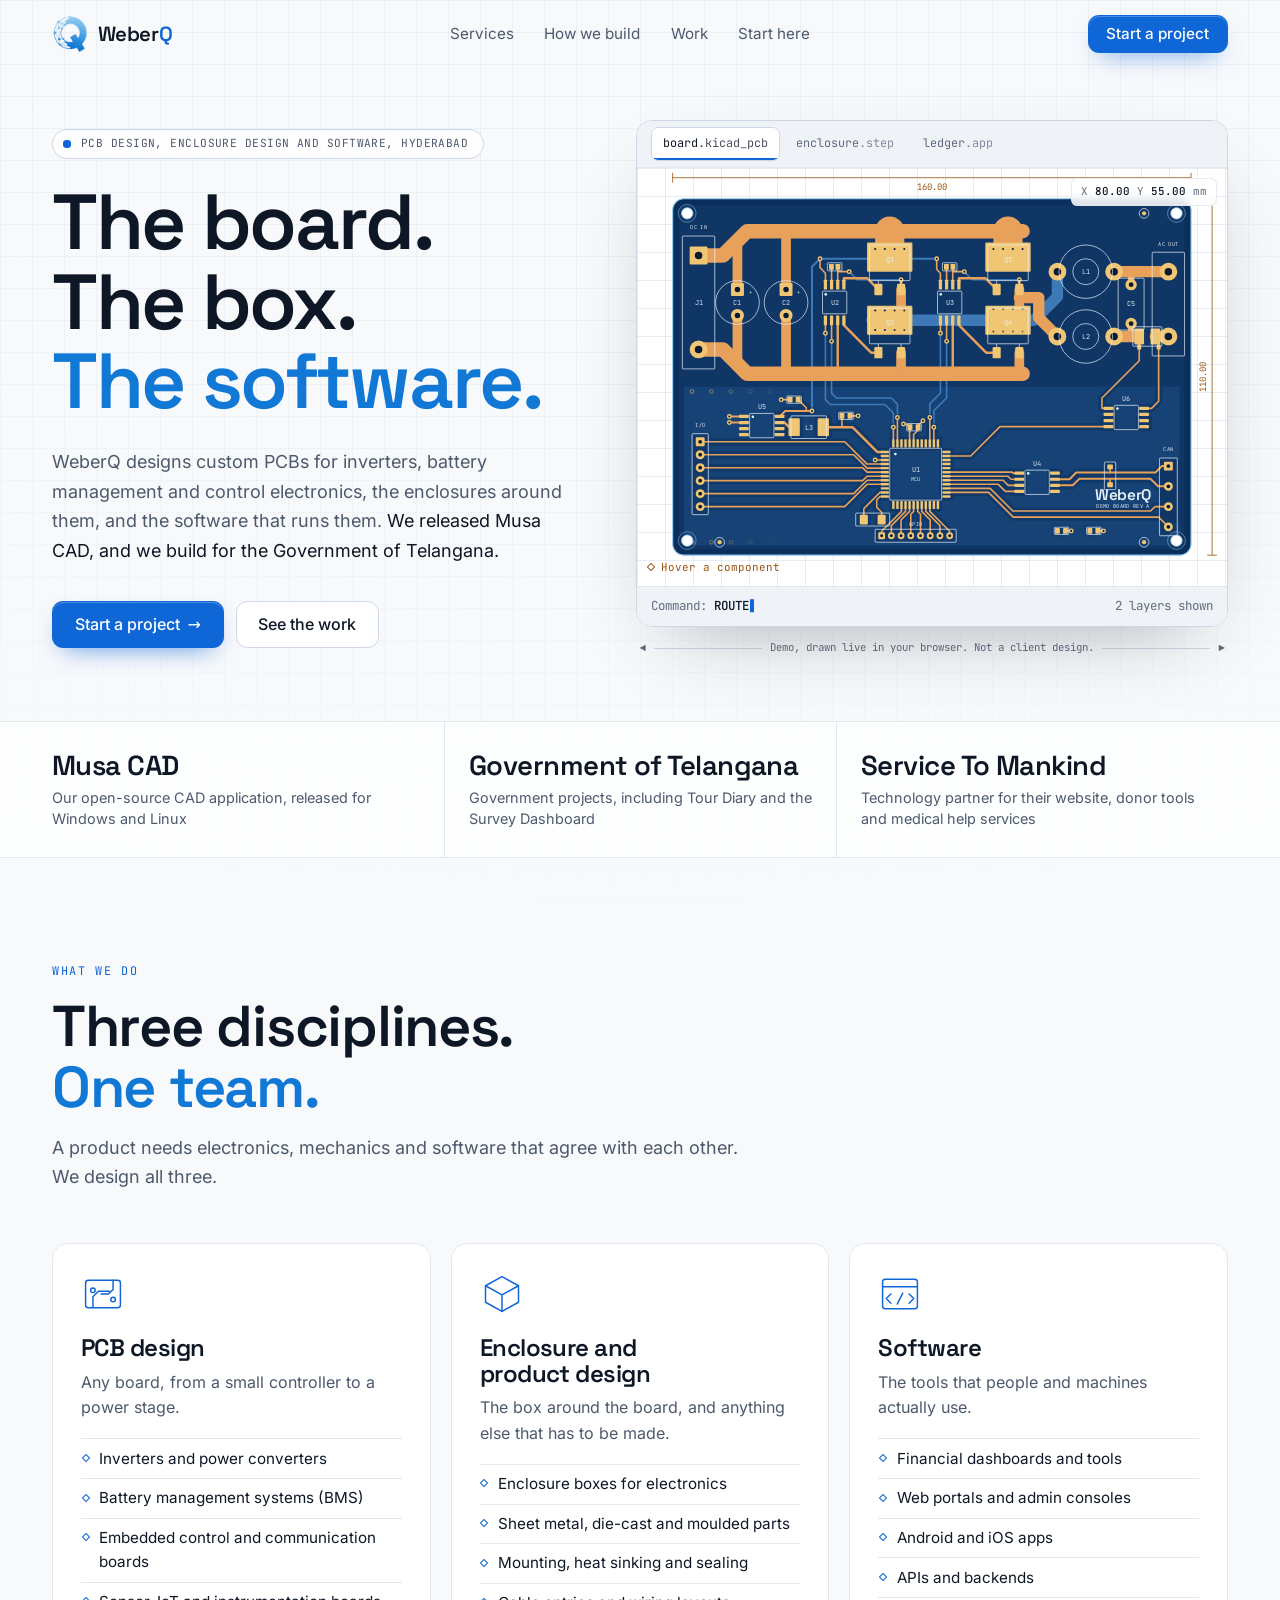
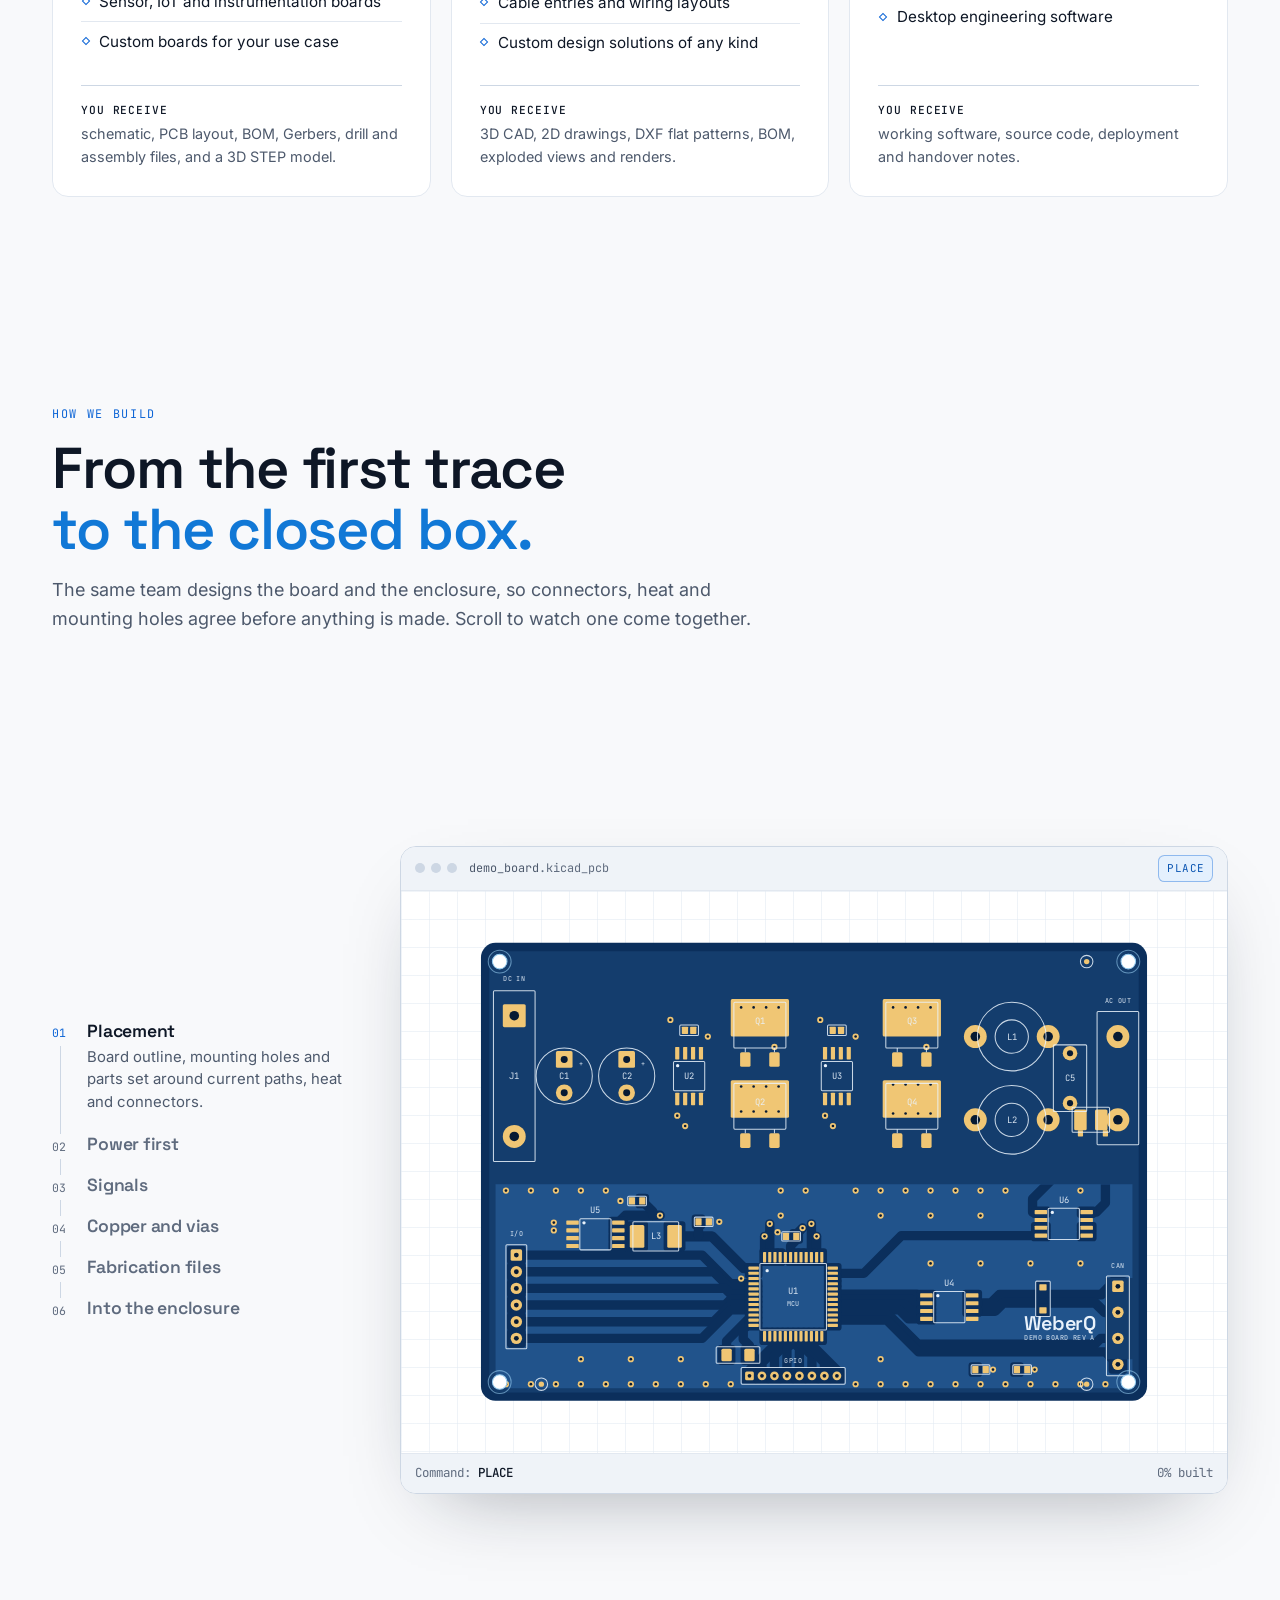
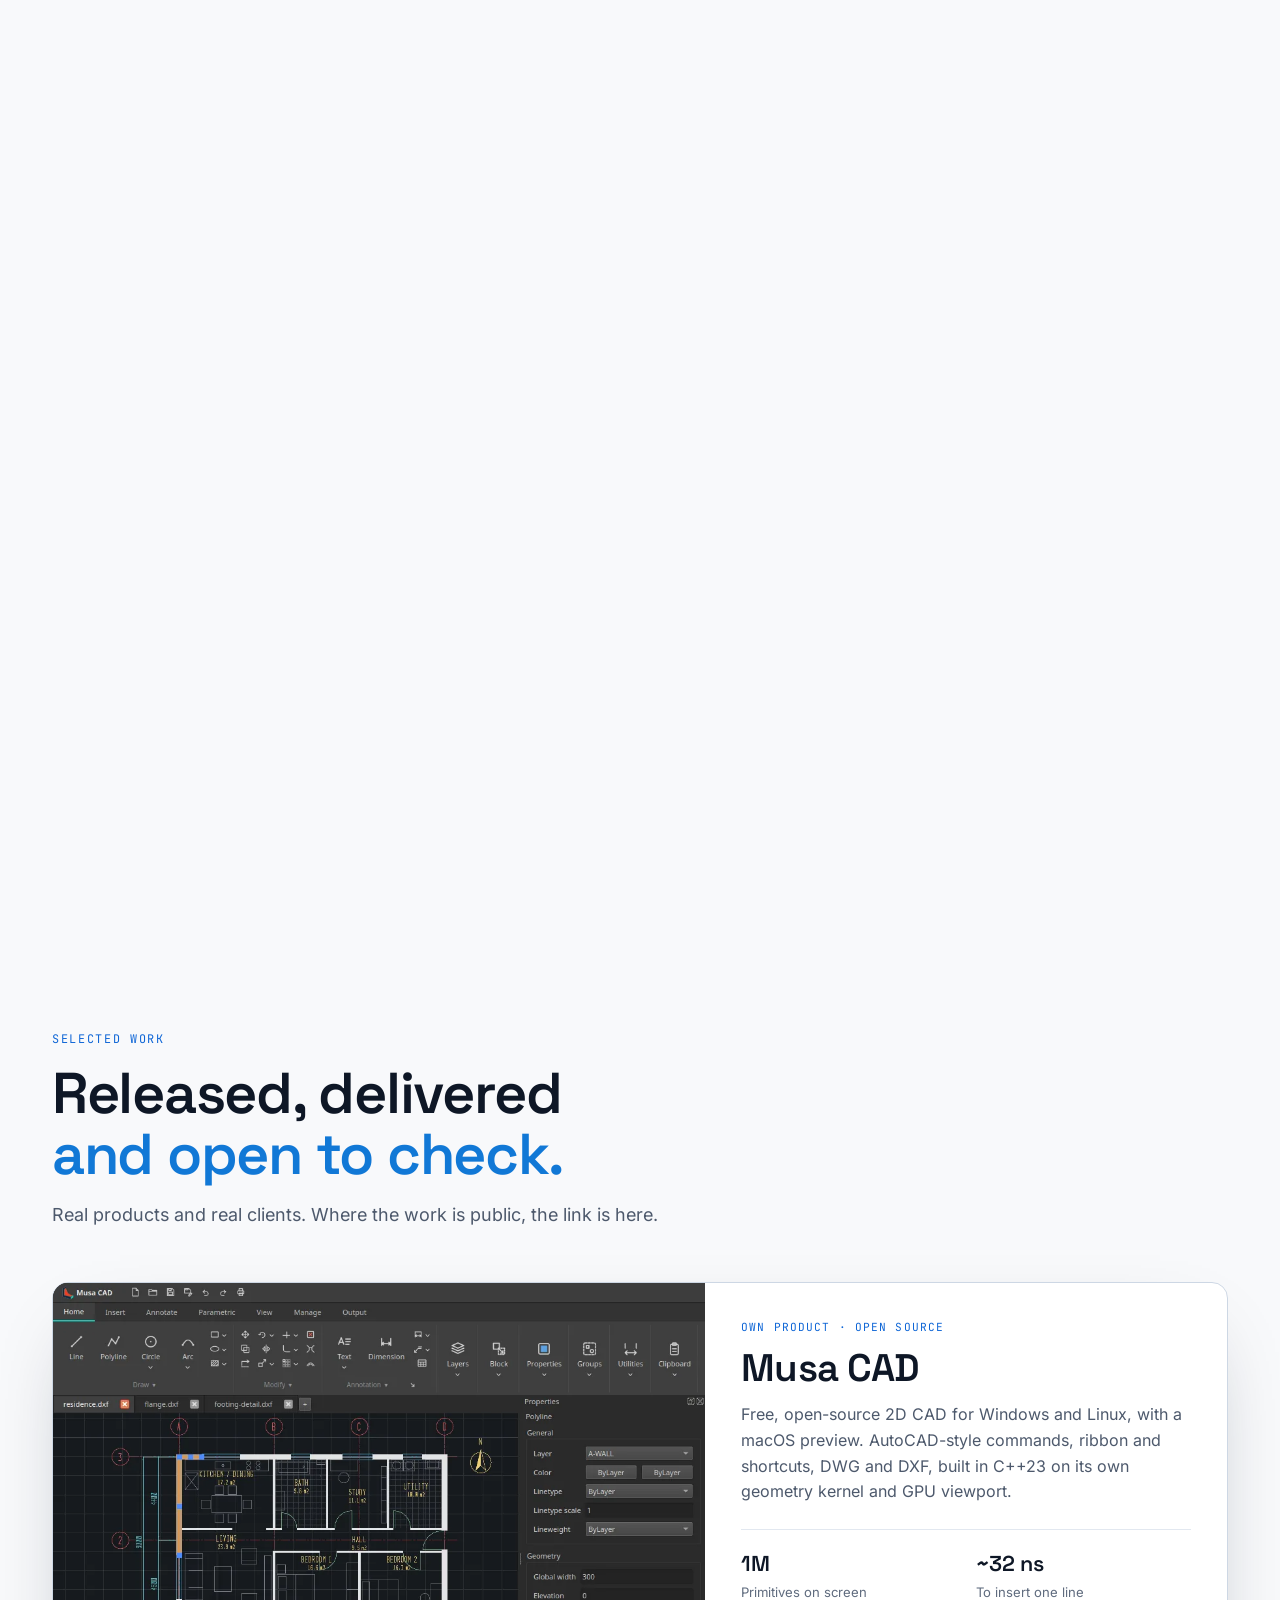
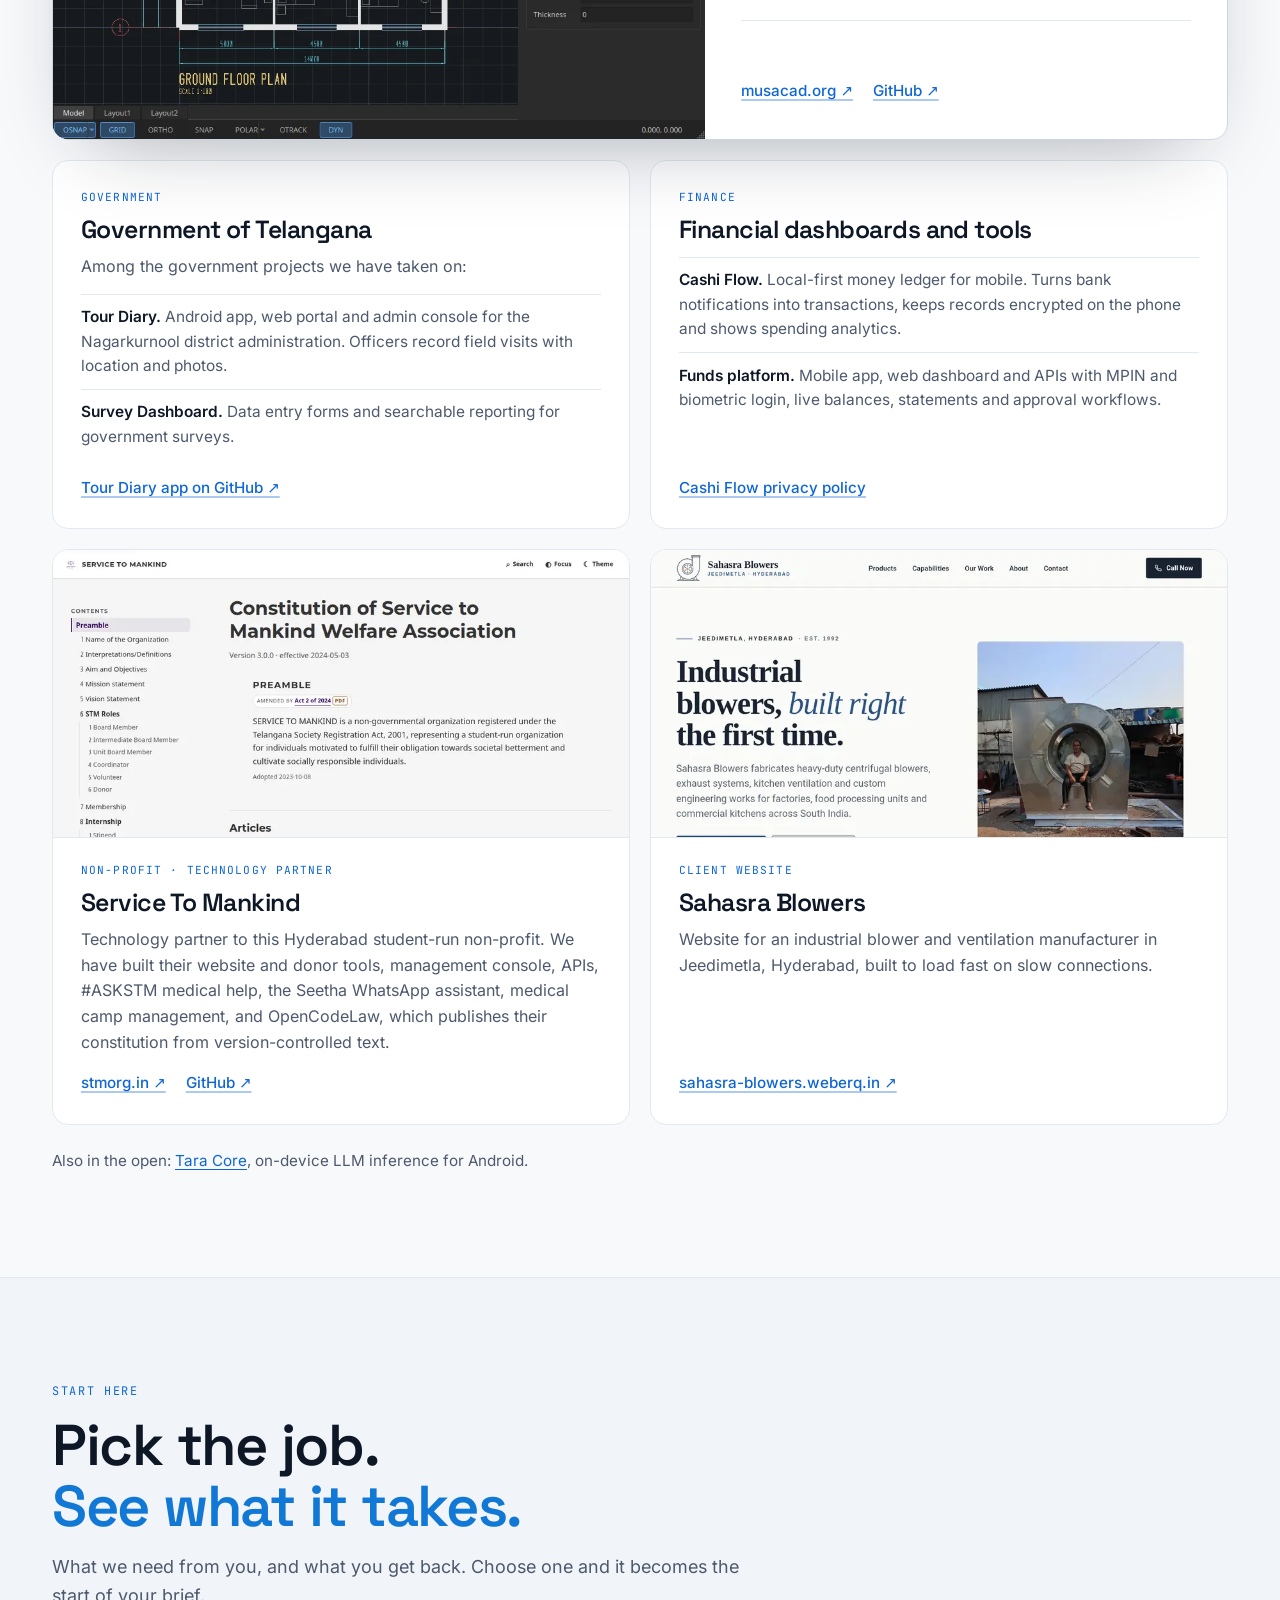
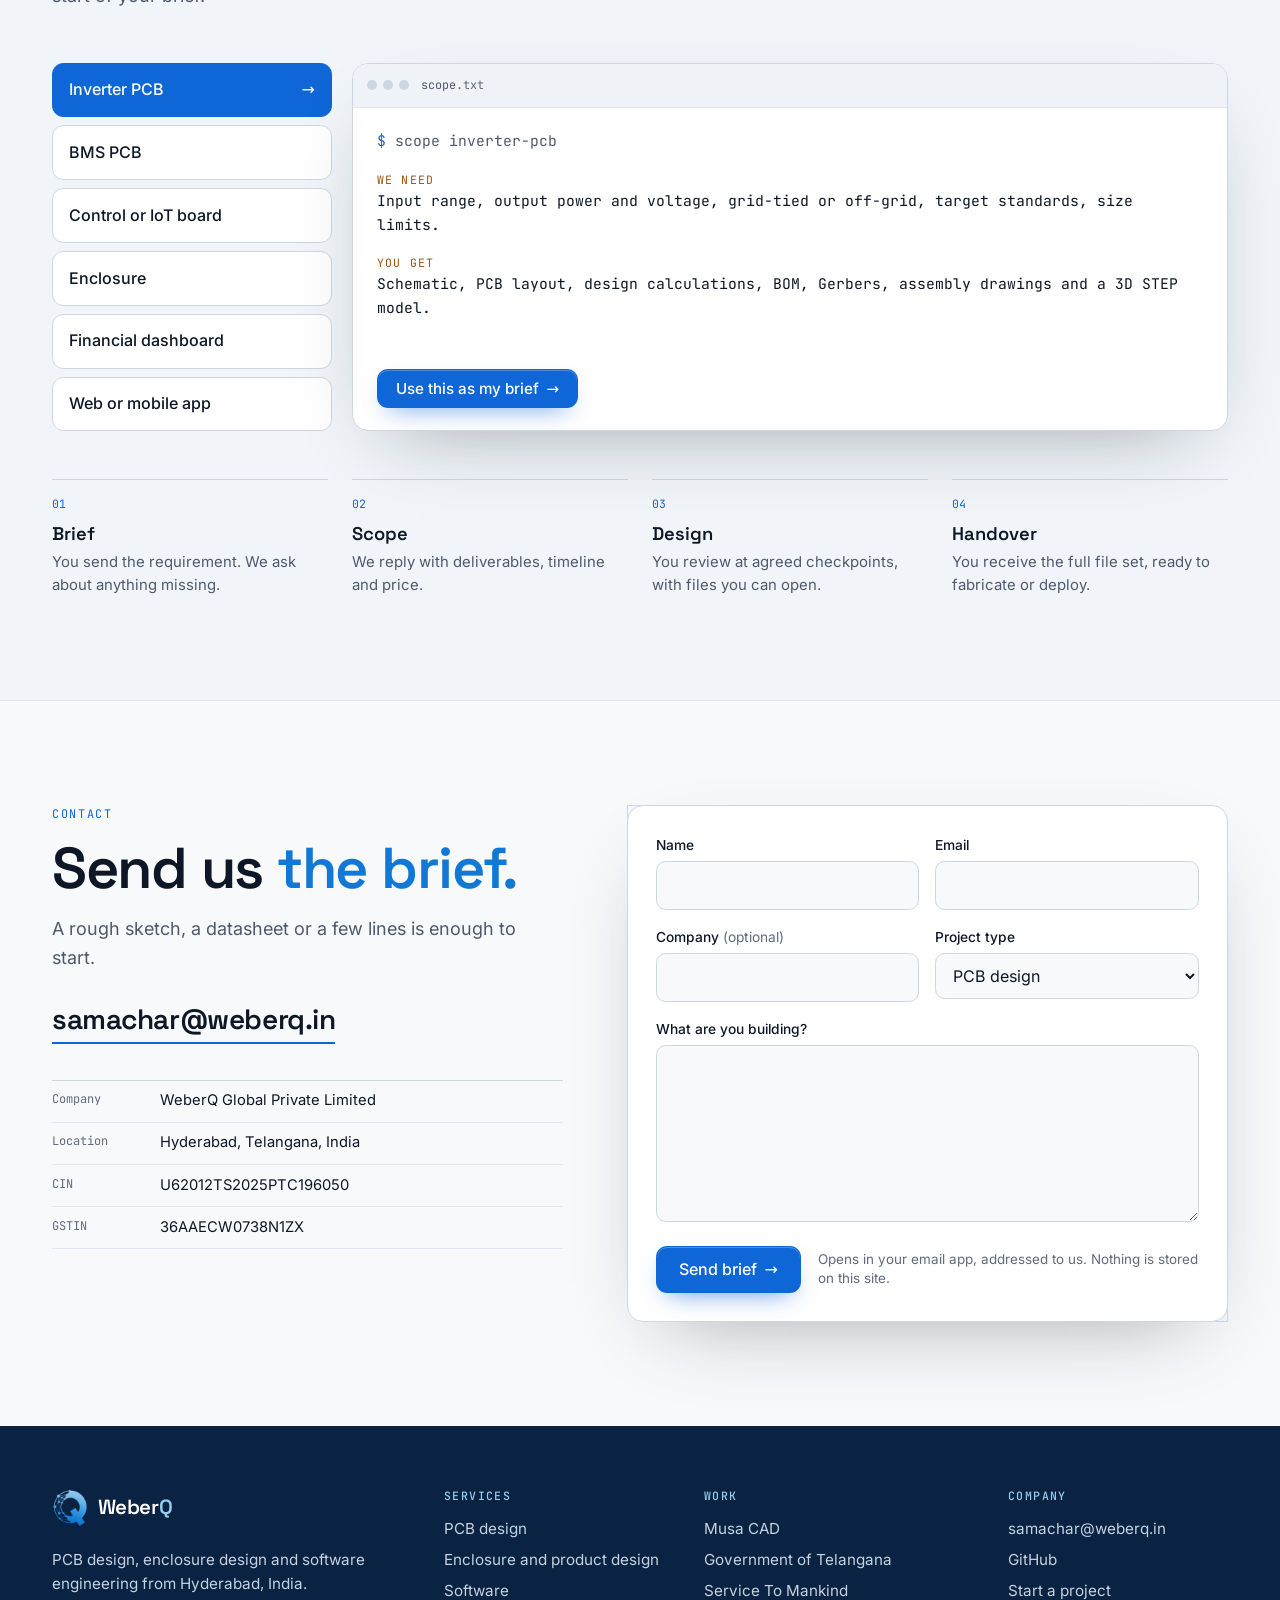
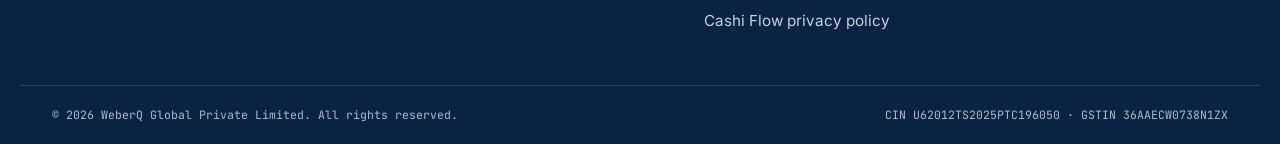
==== commit 1295e928: "Redesign site around real work Rebuild the site as a plain static page covering PCB design, enclosur" ====
--- a/index.html
+++ b/index.html
@@ -1,545 +1,508 @@
 <!DOCTYPE html>
-<html lang="en" itemscope itemtype="https://schema.org/LocalBusiness">
+<html lang="en">
   <head>
     <meta charset="utf-8" />
     <meta name="viewport" content="width=device-width, initial-scale=1" />
-    <title>WeberQ Global Private Limited — Quantum-grade Industrial Tech</title>
-    <meta name="description" content="WeberQ Global Pvt Ltd builds custom dashboards, robotic arms, industrial tools, automation cells and IoT devices. Quantum-grade engineering for real-world factories." />
+    <title>WeberQ Global | PCB Design, Enclosure Design and Software, Hyderabad</title>
+    <meta name="description" content="WeberQ Global Private Limited designs custom PCBs for inverters, BMS and control electronics, product enclosures, and dashboards, apps and software. Makers of Musa CAD. Based in Hyderabad, India." />
     <meta name="theme-color" content="#0f66d6" />
-
-    <meta property="og:title" content="WeberQ Global Private Limited" />
-    <meta property="og:description" content="Custom dashboards, robotic arms, IoT devices and automation cells. Upgrade your plant with pragmatic engineering." />
-    <meta property="og:image" content="https://weberq.global/weberq-og.jpg" />
-    <meta property="og:url" content="https://weberq.global/" />
+    <link rel="canonical" href="https://weberq.in/" />
+    <link rel="icon" type="image/png" sizes="48x48" href="assets/icons/favicon-48.png" />
+    <link rel="apple-touch-icon" href="assets/icons/apple-touch-icon.png" />
+
+    <meta property="og:title" content="WeberQ Global | PCB, enclosure and software engineering" />
+    <meta property="og:description" content="Custom PCBs for inverters and BMS, the enclosures around them, and the software that runs them. Makers of Musa CAD." />
+    <meta property="og:image" content="https://weberq.in/assets/icons/og.png" />
+    <meta property="og:url" content="https://weberq.in/" />
     <meta property="og:type" content="website" />
+    <meta name="twitter:card" content="summary_large_image" />
 
     <script type="application/ld+json">
       {
         "@context": "https://schema.org",
-        "@type": "LocalBusiness",
+        "@type": "Organization",
         "name": "WeberQ Global Private Limited",
-        "image": "https://weberq.global/logo.png",
-        "url": "https://weberq.global/",
-        "telephone": "+91-9876543210",
+        "alternateName": "WeberQ",
+        "url": "https://weberq.in/",
+        "logo": "https://weberq.in/assets/logo.png",
+        "email": "samachar@weberq.in",
+        "taxID": "36AAECW0738N1ZX",
+        "identifier": "U62012TS2025PTC196050",
         "address": {
           "@type": "PostalAddress",
-          "streetAddress": "C/o Pranay Kiran, Cottonseeds.org",
           "addressLocality": "Hyderabad",
           "addressRegion": "Telangana",
           "addressCountry": "IN"
         },
-        "sameAs": [
-          "https://www.linkedin.com/company/weberq-global",
-          "https://twitter.com/cottonseedsorg"
-        ],
-        "brand": {
-          "@type": "Brand",
-          "name": "WeberQ",
-          "logo": "https://weberq.global/logo.png"
-        },
-        "knowsAbout": ["Robotic Arms", "IoT Devices", "Automation Cells", "Custom Dashboards", "Embedded Engineering"]
+        "sameAs": ["https://github.com/weberq"],
+        "knowsAbout": ["PCB design", "Inverter design", "Battery management systems", "Enclosure design", "Mechanical design", "Financial dashboards", "Web and mobile software"]
       }
     </script>
 
-    <link rel="preconnect" href="https://fonts.googleapis.com" />
-    <link rel="preconnect" href="https://fonts.gstatic.com" crossorigin />
-    <link href="https://fonts.googleapis.com/css2?family=Manrope:wght@300;400;600;700;800&family=Space+Grotesk:wght@400;600;700&display=swap" rel="stylesheet" />
-    <link href="https://fonts.googleapis.com/css2?family=Material+Symbols+Rounded:wght@300..700" rel="stylesheet" />
-
-    <style>
-      :root{
-        --q50:#f4f9ff; --q100:#e8f2ff; --q200:#cfe6ff; --q300:#a8d1ff; --q400:#7fbdff; --q500:#2e8cff; --q600:#1976e7; --q700:#0f66d6; --q800:#0b55b2; --q900:#083d82;
-        --bg:#ffffff; --on-bg:#0b1a33; --surface:#ffffff; --surface-alt:#f6f9fe; --outline:#d8e3f6; --outline-2:#c8d6ee;
-        --primary:var(--q700); --primary-variant:var(--q500);
-        --gradient:linear-gradient(135deg,var(--q500) 0%, var(--q700) 100%);
-        --radius-xl:22px; --radius-lg:16px; --radius-md:12px; --radius-sm:10px;
-        --shadow-1:0 6px 18px hsl(220 30% 50%/.16), inset 0 1px 0 hsl(210 90% 90%/.3);
-        --shadow-2:0 24px 48px hsl(220 50% 55%/.22);
-        --navH:56px;
-      }
-      *{box-sizing:border-box}
-      html,body{margin:0;background:var(--bg);color:var(--on-bg);font-family:Manrope,system-ui,-apple-system,Segoe UI,Roboto,Ubuntu,"Helvetica Neue",sans-serif;scroll-behavior:smooth}
-      a{color:inherit;text-decoration:none}
-      img{max-width:100%;height:auto;display:block}
-      .container{max-width:1180px;margin:0 auto;padding:0 20px}
-
-      /* NAV */
-      .nav{position:sticky;top:0;z-index:70;background:#ffffffd9;backdrop-filter:saturate(140%) blur(2px);border-bottom:1px solid var(--outline)}
-      .nav .container{display:flex;align-items:center;gap:14px;padding:12px 20px}
-      .brand{display:flex;align-items:center;gap:12px}
-      .brand img{width:40px;height:40px}
-      .brand .title{font-family:"Space Grotesk";font-weight:800;letter-spacing:.2px;color:var(--primary)}
-      .brand small{display:block;font-weight:600;opacity:.7;margin-top:-4px;font-size:.72rem}
-      .navlinks{margin-left:auto;display:flex;gap:10px;align-items:center}
-      .chip{padding:10px 14px;border-radius:999px;border:1px solid var(--outline);transition:.25s background,.25s transform;background:#fff}
-      .chip:hover{background:var(--surface-alt);transform:translateY(-2px)}
-      .cta{padding:10px 16px;border-radius:999px;background:var(--gradient);color:#fff;box-shadow:var(--shadow-1);font-weight:700}
-      .menu-btn{display:none;margin-left:auto;background:#fff;border:1px solid var(--outline);border-radius:12px;padding:8px 10px}
-
-      /* HERO */
-      .hero{background:linear-gradient(180deg,var(--q50),#fff)}
-      .hero .container{display:grid;grid-template-columns:1.05fr .95fr;gap:30px;align-items:center;padding:88px 20px 72px}
-      .eyebrow{color:var(--q600);text-transform:uppercase;letter-spacing:.22em;font-weight:800;font-size:.8rem}
-      .hero h1{font-family:"Space Grotesk";font-size:clamp(2.2rem,5vw,3.6rem);line-height:1.05;margin:.4rem 0 .8rem}
-      .hero p{font-size:1.08rem;opacity:.9}
-      .actions{display:flex;gap:12px;margin-top:20px;flex-wrap:wrap}
-      .btn{display:inline-flex;align-items:center;gap:10px;padding:14px 18px;border-radius:14px;border:1px solid var(--outline);background:#fff;box-shadow:var(--shadow-1);font-weight:700}
-      .btn.primary{background:var(--gradient);color:#fff;border:none}
-      .btn .icon{font-family:"Material Symbols Rounded";font-variation-settings:"FILL" 1, "wght" 600, "GRAD" 0, "opsz" 28}
-
-      .hero-visual{position:relative;min-height:420px;border-radius:var(--radius-xl);background:radial-gradient(650px 300px at 70% 0%, hsl(214 100% 64%/.12), transparent 60%),linear-gradient(180deg, #ffffff, #f3f7ff);border:1px solid var(--outline);box-shadow:var(--shadow-2)}
-      .hero-visual canvas{position:absolute;inset:0;width:100%;height:100%}
-      .orbit{position:absolute;inset:0;pointer-events:none}
-
-      @media (min-width:768px){ .hero-img{ height:125%; } }
-
-      /* STRIP */
-      .strip{padding:20px 0;border-top:1px solid var(--outline);border-bottom:1px solid var(--outline);background:linear-gradient(90deg,#fbfdff,#f5f9ff)}
-      .strip .logos{display:flex;gap:40px;opacity:.8;flex-wrap:wrap;align-items:center;justify-content:center}
-      .logos img{height:28px;filter:grayscale(1) contrast(1.1) brightness(.4);opacity:.9}
-
-      /* SECTION GENERIC */
-      section{padding:74px 0}
-      .h2{font-family:"Space Grotesk";font-size:clamp(1.8rem,4vw,2.4rem);margin:0 0 10px}
-      .sub{opacity:.8;margin:0 0 28px}
-      .grid{display:grid;gap:22px}
-
-      /* Tech Stack responsive grid */
-      #solutions .stack{ grid-template-columns: repeat(auto-fit, minmax(220px, 1fr)); }
-      @media (max-width:420px){
-        #solutions .stack{ display:grid; grid-auto-flow:column; grid-auto-columns:82%; overflow-x:auto; overscroll-behavior-x:contain; scroll-snap-type:x mandatory; gap:16px; padding-bottom:10px }
-        #solutions .stack .card{ scroll-snap-align:start }
-        #solutions .stack::-webkit-scrollbar{ height:8px } 
-        #solutions .stack::-webkit-scrollbar-thumb{ background:var(--outline-2); border-radius:8px }
-      }
-
-      /* Robotics layout */
-      #robotics .robotics-grid{ display:grid; grid-template-columns:repeat(12,1fr); gap:22px }
-      #robotics .robotics-grid .card{ grid-column:span 6 }
-      #robotics .robotics-grid .card:last-child{ grid-column:span 12 }
-      @media (max-width:980px){
-        #robotics .robotics-grid .card{ grid-column:span 6 }
-        #robotics .robotics-grid .card:last-child{ grid-column:span 12 }
-      }
-      @media (max-width:640px){
-        #robotics .robotics-grid{ grid-template-columns:1fr }
-        #robotics .robotics-grid .card{ grid-column:auto }
-      }
-      @media (max-width:640px){
-        #robotics .card h3{ font-size:1.25rem; line-height:1.3 }
-        #robotics .badge{ font-size:.78rem; padding:6px 10px }
-      }
-
-      /* CARDS */
-      .card{position:relative;border:1px solid var(--outline);background:#fff;border-radius:var(--radius-lg);padding:22px;box-shadow:var(--shadow-1);transition:transform .35s cubic-bezier(.2,.8,.2,1), box-shadow .35s}
-      .card:hover{transform:translateY(-6px);box-shadow:0 24px 64px hsl(219 50% 60%/.26)}
-      .card .hdr{display:flex;align-items:center;gap:12px;margin-bottom:6px}
-      .badge{font-size:.8rem;font-weight:800;color:#fff;background:linear-gradient(135deg,var(--q400),var(--q700));padding:6px 10px;border-radius:999px}
-      .card p{opacity:.9;line-height:1.6}
-      .illus{height:130px;background:radial-gradient(60% 60% at 50% 35%, hsl(210 100% 70%/.12), transparent 60%);border-radius:14px;display:flex;align-items:center;justify-content:center}
-
-      /* FEATURE GRID */
-      .features{grid-template-columns:repeat(12,1fr)}
-      .features .card{grid-column:span 4;min-height:250px}
-      .features .card.wide{grid-column:span 8}
-      .features .card.tall{min-height:320px}
-
-      /* CASES */
-      .cases{grid-template-columns:repeat(12,1fr)}
-      .case{grid-column:span 6;display:grid;grid-template-columns:1fr 1fr;gap:18px;align-items:center}
-      .case .shot{border-radius:var(--radius-md);border:1px solid var(--outline-2);overflow:hidden}
-
-      /* CTA */
-      .cta-panel{display:grid;grid-template-columns:1.1fr .9fr;gap:24px;align-items:center;border-radius:var(--radius-xl);padding:28px;border:1px solid var(--outline);background:#fff;box-shadow:var(--shadow-2)}
-      .field{width:100%;padding:12px 14px;border:1px solid var(--outline);border-radius:12px;background:#fff}
-
-      /* FOOTER */
-      footer{padding:40px 0;border-top:1px solid var(--outline);background:#fff;color:#23324b}
-      .footgrid{display:grid;grid-template-columns:2fr 1fr 1fr;gap:20px}
-      .muted{opacity:.75}
-
-      /* Responsive */
-      @media (max-width:980px){
-        .navlinks{display:none}
-        .menu-btn{display:inline-flex}
-        .hero .container, .cta-panel{grid-template-columns:1fr}
-        .features .card{grid-column:span 6}
-        .features .card.wide{grid-column:span 12}
-        .case{grid-template-columns:1fr;grid-column:span 12}
-      }
-      @media (max-width:640px){
-        .hero .container{padding:56px 16px}
-        .features .card{grid-column:span 12}
-        .logos img{height:22px}
-        .cta-panel{padding:18px}
-        .btn{width:100%;justify-content:center}
-        .case .shot{order:-1}
-        .card{padding:18px}
-      }
-
-      /* Mobile menu sheet (below sticky header) */
-      .sheet{position:fixed;top:calc(var(--navH) + env(safe-area-inset-top));left:0;right:0;height:0;background:#fff;border-bottom:1px solid var(--outline);box-shadow:var(--shadow-2);overflow:hidden;z-index:80;transition:height .28s ease}
-      .sheet.open{height:calc(100dvh - var(--navH) - env(safe-area-inset-top))}
-      .sheet .links{display:grid;gap:10px;padding:16px;position:relative;z-index:1}
-      .sheet a{padding:12px 14px;border:1px solid var(--outline);border-radius:12px;background:#fff}
-      .sheet a.cta{background:var(--gradient);color:#fff;border:none;text-align:center;font-weight:800;box-shadow:var(--shadow-1)}
-      .sheet::before{content:"";position:fixed;inset:calc(var(--navH) + env(safe-area-inset-top)) 0 0 0;background:rgba(10,20,40,.22);opacity:0;pointer-events:none;transition:opacity .2s ease;z-index:0}
-      .sheet.open::before{opacity:1;pointer-events:auto}
-
-      /* Reveal base */
-      .reveal{opacity:0;transform:translateY(16px)}
-
-      /* Hero image tweak */
-      .hero-img{position:absolute;inset:0;margin:auto;max-height:125%;max-width:100%;pointer-events:none;user-select:none}
-
-      /* Robotics mobile hardening */
-      #robotics .grid > .card{ min-width:0; }
-      @media (max-width:860px){
-        #robotics .grid{ grid-template-columns:1fr !important; }
-        #robotics .grid > .card{ grid-column:1 / -1 !important; }
-      }
-      @media (max-width:420px){
-        #robotics .card .hdr{flex-wrap:wrap}
-        #robotics .card h3{font-size:1.15rem;line-height:1.25}
-        #robotics .badge{font-size:.78rem;padding:6px 10px}
-      }
-    </style>
+    <script>document.documentElement.classList.add('js');</script>
+    <link rel="preload" href="assets/fonts/space-grotesk.woff2" as="font" type="font/woff2" crossorigin />
+    <link rel="preload" href="assets/fonts/inter.woff2" as="font" type="font/woff2" crossorigin />
+    <link rel="stylesheet" href="assets/css/site.css" />
   </head>
   <body>
-    <nav class="nav">
-      <div class="container">
-        <a class="brand" href="#top" aria-label="WeberQ home" title="WeberQ Global">
-          <img src="assets/logo.png" alt="WeberQ Global logo" />
-          <div>
-            <div class="title">WeberQ Global Pvt Ltd</div>
-            <small>Quantum-grade Industrial Solutions</small>
-          </div>
+    <a class="skip" href="#main">Skip to content</a>
+    <div class="grid-bg" aria-hidden="true"></div>
+
+    <nav class="nav" data-nav aria-label="Main">
+      <div class="wrap nav-row">
+        <a class="brand" href="#top" aria-label="WeberQ home">
+          <img src="assets/icons/logo-96.png" alt="" width="36" height="36" />
+          <span>Weber<b>Q</b></span>
         </a>
-        <div class="navlinks">
-          <a class="chip" href="#services">Services</a>
-          <a class="chip" href="#robotics">Robotics</a>
-          <a class="chip" href="#solutions">Tech Stack</a>
-          <a class="chip" href="#cases">Case Studies</a>
-          <a class="chip" href="#contact">Contact</a>
-          <a class="cta" href="#contact">Upgrade my plant →</a>
-        </div>
-        <button class="menu-btn" id="menuBtn" aria-label="Open menu"><span class="material-symbols-rounded">menu</span></button>
+        <div class="nav-links">
+          <a href="#services">Services</a>
+          <a href="#board-to-box">How we build</a>
+          <a href="#work">Work</a>
+          <a href="#scope">Start here</a>
+        </div>
+        <a class="btn btn-accent nav-cta" href="#contact">Start a project</a>
+        <button class="nav-toggle" type="button" data-menu aria-expanded="false" aria-controls="sheet" aria-label="Open menu">
+          <span></span><span></span>
+        </button>
+      </div>
+      <div class="sheet" id="sheet" data-sheet hidden>
+        <a href="#services">Services</a>
+        <a href="#board-to-box">How we build</a>
+        <a href="#work">Work</a>
+        <a href="#scope">Start here</a>
+        <a class="btn btn-accent" href="#contact">Start a project</a>
       </div>
     </nav>
 
-    <div class="sheet" id="sheet" aria-hidden="true">
-      <div class="links container">
-        <a href="#services">Services</a>
-        <a href="#robotics">Robotics</a>
-        <a href="#solutions">Tech Stack</a>
-        <a href="#cases">Case Studies</a>
-        <a href="#contact">Contact</a>
-        <a class="cta" style="display:inline-block;text-align:center" href="#contact">Upgrade my plant →</a>
+    <main id="main">
+      <header id="top" class="hero">
+        <div class="wrap hero-grid">
+          <div class="hero-copy">
+            <h1 class="pill" style="--i:0">
+              <span class="ping" aria-hidden="true"></span>
+              <span>PCB design, enclosure design and software, Hyderabad</span>
+            </h1>
+            <p class="slogan" style="--i:1">The board.<br />The box.<br /><span>The software.</span></p>
+            <p class="lede" style="--i:2">
+              WeberQ designs custom PCBs for inverters, battery management and control
+              electronics, the enclosures around them, and the software that runs them.
+              <em>We released Musa CAD, and we build for the Government of Telangana.</em>
+            </p>
+            <div class="actions" style="--i:3">
+              <a class="btn btn-accent btn-lg" href="#contact">Start a project <span aria-hidden="true">&rarr;</span></a>
+              <a class="btn btn-ghost btn-lg" href="#work">See the work</a>
+            </div>
+          </div>
+
+          <div class="hero-view" style="--i:2">
+            <div class="vp crop" data-vp>
+              <div class="vp-bar">
+                <div class="vp-tabs" role="tablist" aria-label="Demo views">
+                  <button role="tab" type="button" aria-selected="true" aria-controls="pane-board" data-tab="board">board<i>.kicad_pcb</i></button>
+                  <button role="tab" type="button" aria-selected="false" aria-controls="pane-box" data-tab="box">enclosure<i>.step</i></button>
+                  <button role="tab" type="button" aria-selected="false" aria-controls="pane-app" data-tab="app">ledger<i>.app</i></button>
+                </div>
+              </div>
+              <div class="vp-view">
+                <div class="pane is-on" id="pane-board" role="tabpanel" data-pane="board">
+                  <svg data-hero-board viewBox="-44 -38 728 516" role="img" aria-label="A demo circuit board routing itself: copper tracks, vias and components on a blue board."></svg>
+                </div>
+                <div class="pane" id="pane-box" role="tabpanel" data-pane="box" hidden>
+                  <canvas data-hero-box role="img" aria-label="A wireframe electronics enclosure, with its lid lifting off to show the board inside."></canvas>
+                </div>
+                <div class="pane" id="pane-app" role="tabpanel" data-pane="app" hidden>
+                  <div class="dash" data-hero-dash>
+                    <div class="dash-kpis">
+                      <div><small>Balance</small><strong data-kpi="balance">&#8377;4,82,350</strong></div>
+                      <div><small>In, this month</small><strong data-kpi="in">&#8377;1,26,400</strong></div>
+                      <div><small>Out, this month</small><strong data-kpi="out">&#8377;74,180</strong></div>
+                    </div>
+                    <svg class="dash-chart" data-dash-chart viewBox="0 0 480 170" preserveAspectRatio="none" aria-hidden="true">
+                      <path class="dash-area" data-dash-area d="" />
+                      <path class="dash-line" data-dash-line d="" />
+                    </svg>
+                    <div class="dash-foot"><span data-dash-tick>Updated just now</span></div>
+                  </div>
+                </div>
+                <div class="hud" data-hud aria-hidden="true"><i>X</i> <b data-hud-x>80.00</b> <i>Y</i> <b data-hud-y>55.00</b> <i>mm</i></div>
+                <div class="snap" data-snap aria-hidden="true"><s></s><span data-snap-label>Hover a component</span></div>
+              </div>
+              <div class="vp-cmd">
+                <span><i>Command:</i> <b class="caret" data-cmd>ROUTE</b></span>
+                <span class="vp-note" data-vp-note>2 layers shown</span>
+              </div>
+            </div>
+            <p class="dimline" aria-hidden="true"><span>&#9668;</span><i></i><b>Demo, drawn live in your browser. Not a client design.</b><i></i><span>&#9658;</span></p>
+          </div>
+        </div>
+      </header>
+
+      <section class="record" aria-label="Track record">
+        <div class="wrap record-grid">
+          <div data-reveal>
+            <strong>Musa CAD</strong>
+            <span>Our open-source CAD application, released for Windows and Linux</span>
+          </div>
+          <div data-reveal style="--d:1">
+            <strong>Government of Telangana</strong>
+            <span>Government projects, including Tour Diary and the Survey Dashboard</span>
+          </div>
+          <div data-reveal style="--d:2">
+            <strong>Service To Mankind</strong>
+            <span>Technology partner for their website, donor tools and medical help services</span>
+          </div>
+        </div>
+      </section>
+
+      <section id="services" class="sec">
+        <div class="wrap">
+          <header class="head" data-reveal>
+            <p class="eyebrow">What we do</p>
+            <h2>Three disciplines. <span>One team.</span></h2>
+            <p>A product needs electronics, mechanics and software that agree with each other. We design all three.</p>
+          </header>
+
+          <div class="svc-grid">
+            <article class="svc" data-reveal>
+              <svg class="svc-glyph" viewBox="0 0 48 48" aria-hidden="true"><rect x="5" y="9" width="38" height="30" rx="3" /><path d="M13 39V27l6-6h12M35 9v10l-5 5H22" /><circle cx="13" cy="20" r="2.5" /><circle cx="35" cy="30" r="2.5" /></svg>
+              <h3>PCB design</h3>
+              <p class="svc-lede">Any board, from a small controller to a power stage.</p>
+              <ul>
+                <li>Inverters and power converters</li>
+                <li>Battery management systems (BMS)</li>
+                <li>Embedded control and communication boards</li>
+                <li>Sensor, IoT and instrumentation boards</li>
+                <li>Custom boards for your use case</li>
+              </ul>
+              <p class="svc-get"><b>You receive</b> schematic, PCB layout, BOM, Gerbers, drill and assembly files, and a 3D STEP model.</p>
+            </article>
+
+            <article class="svc" data-reveal style="--d:1">
+              <svg class="svc-glyph" viewBox="0 0 48 48" aria-hidden="true"><path d="M24 5 42 15v18L24 43 6 33V15z" /><path d="M6 15l18 10 18-10M24 25v18" /></svg>
+              <h3>Enclosure and product design</h3>
+              <p class="svc-lede">The box around the board, and anything else that has to be made.</p>
+              <ul>
+                <li>Enclosure boxes for electronics</li>
+                <li>Sheet metal, die-cast and moulded parts</li>
+                <li>Mounting, heat sinking and sealing</li>
+                <li>Cable entries and wiring layouts</li>
+                <li>Custom design solutions of any kind</li>
+              </ul>
+              <p class="svc-get"><b>You receive</b> 3D CAD, 2D drawings, DXF flat patterns, BOM, exploded views and renders.</p>
+            </article>
+
+            <article class="svc" data-reveal style="--d:2">
+              <svg class="svc-glyph" viewBox="0 0 48 48" aria-hidden="true"><rect x="5" y="8" width="38" height="32" rx="3" /><path d="M5 16h38M14 24l-5 5 5 5M34 24l5 5-5 5M27 23l-6 12" /></svg>
+              <h3>Software</h3>
+              <p class="svc-lede">The tools that people and machines actually use.</p>
+              <ul>
+                <li>Financial dashboards and tools</li>
+                <li>Web portals and admin consoles</li>
+                <li>Android and iOS apps</li>
+                <li>APIs and backends</li>
+                <li>Desktop engineering software</li>
+              </ul>
+              <p class="svc-get"><b>You receive</b> working software, source code, deployment and handover notes.</p>
+            </article>
+          </div>
+        </div>
+      </section>
+
+      <section id="board-to-box" class="sec sec-tight">
+        <div class="wrap">
+          <header class="head" data-reveal>
+            <p class="eyebrow">How we build</p>
+            <h2>From the first trace <span>to the closed box.</span></h2>
+            <p>The same team designs the board and the enclosure, so connectors, heat and mounting holes agree before anything is made. Scroll to watch one come together.</p>
+          </header>
+        </div>
+
+        <div class="stage" data-stage>
+          <div class="stage-sticky">
+            <div class="wrap stage-inner">
+              <ol class="stage-steps" data-steps>
+                <li class="is-on">
+                  <h3>Placement</h3>
+                  <p>Board outline, mounting holes and parts set around current paths, heat and connectors.</p>
+                </li>
+                <li>
+                  <h3>Power first</h3>
+                  <p>High-current paths stay short and wide, with clearance to suit the voltage on each net.</p>
+                </li>
+                <li>
+                  <h3>Signals</h3>
+                  <p>Gate drive, sensing and communication routed away from the switching noise.</p>
+                </li>
+                <li>
+                  <h3>Copper and vias</h3>
+                  <p>Ground pours, stitching vias and thermal vias under the parts that run hot.</p>
+                </li>
+                <li>
+                  <h3>Fabrication files</h3>
+                  <p>Each layer checked and released as the files your fabricator needs.</p>
+                </li>
+                <li>
+                  <h3>Into the enclosure</h3>
+                  <p>Bosses, gasket, cable entries and lid designed around the real board, not a guess.</p>
+                </li>
+              </ol>
+
+              <div class="vp crop stage-frame">
+                <div class="vp-bar">
+                  <span class="vp-dots" aria-hidden="true"><i></i><i></i><i></i></span>
+                  <span class="vp-file">demo_board<i>.kicad_pcb</i></span>
+                  <span class="chip" data-stage-chip>PLACE</span>
+                </div>
+                <div class="stage-view">
+                  <div class="sheet-grid" aria-hidden="true"></div>
+                  <svg data-stage-svg viewBox="0 0 1000 680" role="img" aria-label="A demo circuit board is placed, routed and exploded into its layers, then closed inside an enclosure."></svg>
+                </div>
+                <div class="vp-cmd">
+                  <span><i>Command:</i> <b data-stage-cmd>PLACE</b></span>
+                  <span class="vp-note"><span data-stage-pct>0</span>% built</span>
+                </div>
+              </div>
+            </div>
+          </div>
+        </div>
+      </section>
+
+      <section id="work" class="sec">
+        <div class="wrap">
+          <header class="head" data-reveal>
+            <p class="eyebrow">Selected work</p>
+            <h2>Released, delivered <span>and open to check.</span></h2>
+            <p>Real products and real clients. Where the work is public, the link is here.</p>
+          </header>
+
+          <article class="feat crop" data-reveal>
+            <a class="feat-shot" href="https://musacad.org" target="_blank" rel="noopener" aria-label="Open musacad.org">
+              <img class="shot-a" src="assets/work/musacad-flange.webp" width="1000" height="700" loading="lazy" alt="Musa CAD showing a dimensioned weld-neck flange drawing." />
+              <img class="shot-b" src="assets/work/musacad-plan.webp" width="1000" height="700" loading="lazy" alt="Musa CAD showing a ground floor plan of a house." />
+            </a>
+            <div class="feat-body">
+              <p class="tag">Own product &middot; Open source</p>
+              <h3>Musa CAD</h3>
+              <p>
+                Free, open-source 2D CAD for Windows and Linux, with a macOS preview. AutoCAD-style
+                commands, ribbon and shortcuts, DWG and DXF, built in C++23 on its own geometry
+                kernel and GPU viewport.
+              </p>
+              <dl class="facts">
+                <div><dt>1M</dt><dd>Primitives on screen</dd></div>
+                <div><dt>~32 ns</dt><dd>To insert one line</dd></div>
+              </dl>
+              <p class="links">
+                <a href="https://musacad.org" target="_blank" rel="noopener">musacad.org <span aria-hidden="true">&#8599;</span></a>
+                <a href="https://github.com/MusaCAD/MusaCAD" target="_blank" rel="noopener">GitHub <span aria-hidden="true">&#8599;</span></a>
+              </p>
+            </div>
+          </article>
+
+          <div class="work-grid">
+            <article class="card" data-reveal>
+              <p class="tag">Government</p>
+              <h3>Government of Telangana</h3>
+              <p>Among the government projects we have taken on:</p>
+              <ul class="items">
+                <li><b>Tour Diary.</b> Android app, web portal and admin console for the Nagarkurnool district administration. Officers record field visits with location and photos.</li>
+                <li><b>Survey Dashboard.</b> Data entry forms and searchable reporting for government surveys.</li>
+              </ul>
+              <p class="links">
+                <a href="https://github.com/Nagarkurnool-Administration/TourDairyApp" target="_blank" rel="noopener">Tour Diary app on GitHub <span aria-hidden="true">&#8599;</span></a>
+              </p>
+            </article>
+
+            <article class="card" data-reveal style="--d:1">
+              <p class="tag">Finance</p>
+              <h3>Financial dashboards and tools</h3>
+              <ul class="items">
+                <li><b>Cashi Flow.</b> Local-first money ledger for mobile. Turns bank notifications into transactions, keeps records encrypted on the phone and shows spending analytics.</li>
+                <li><b>Funds platform.</b> Mobile app, web dashboard and APIs with MPIN and biometric login, live balances, statements and approval workflows.</li>
+              </ul>
+              <p class="links">
+                <a href="externals/cashiflow/privacy-policy.html">Cashi Flow privacy policy</a>
+              </p>
+            </article>
+
+            <article class="card card-shot" data-reveal>
+              <a class="card-img" href="https://constitution.stmorg.in" target="_blank" rel="noopener" aria-label="Open the Service To Mankind constitution site">
+                <img src="assets/work/stm-constitution.webp" width="900" height="450" loading="lazy" alt="The constitution site of Service To Mankind, with a contents list and searchable articles." />
+              </a>
+              <div>
+                <p class="tag">Non-profit &middot; Technology partner</p>
+                <h3>Service To Mankind</h3>
+                <p>
+                  Technology partner to this Hyderabad student-run non-profit. We have built their
+                  website and donor tools, management console, APIs, #ASKSTM medical help, the Seetha
+                  WhatsApp assistant, medical camp management, and OpenCodeLaw, which publishes their
+                  constitution from version-controlled text.
+                </p>
+                <p class="links">
+                  <a href="https://stmorg.in" target="_blank" rel="noopener">stmorg.in <span aria-hidden="true">&#8599;</span></a>
+                  <a href="https://github.com/ServiceToMankind" target="_blank" rel="noopener">GitHub <span aria-hidden="true">&#8599;</span></a>
+                </p>
+              </div>
+            </article>
+
+            <article class="card card-shot" data-reveal style="--d:1">
+              <a class="card-img" href="https://sahasra-blowers.weberq.in/" target="_blank" rel="noopener" aria-label="Open the Sahasra Blowers website">
+                <img src="assets/work/sahasra.webp" width="900" height="450" loading="lazy" alt="The Sahasra Blowers website, showing a large fabricated centrifugal blower." />
+              </a>
+              <div>
+                <p class="tag">Client website</p>
+                <h3>Sahasra Blowers</h3>
+                <p>
+                  Website for an industrial blower and ventilation manufacturer in Jeedimetla,
+                  Hyderabad, built to load fast on slow connections.
+                </p>
+                <p class="links">
+                  <a href="https://sahasra-blowers.weberq.in/" target="_blank" rel="noopener">sahasra-blowers.weberq.in <span aria-hidden="true">&#8599;</span></a>
+                </p>
+              </div>
+            </article>
+          </div>
+
+          <p class="also" data-reveal>
+            Also in the open:
+            <a href="https://github.com/weberq/taracore" target="_blank" rel="noopener">Tara Core</a>,
+            on-device LLM inference for Android.
+          </p>
+        </div>
+      </section>
+
+      <section id="scope" class="sec sec-panel">
+        <div class="wrap">
+          <header class="head" data-reveal>
+            <p class="eyebrow">Start here</p>
+            <h2>Pick the job. <span>See what it takes.</span></h2>
+            <p>What we need from you, and what you get back. Choose one and it becomes the start of your brief.</p>
+          </header>
+
+          <div class="scope" data-reveal>
+            <div class="scope-list" role="group" aria-label="Type of job" data-scope-list>
+              <button type="button" class="is-on" aria-pressed="true" data-job="inverter">Inverter PCB</button>
+              <button type="button" aria-pressed="false" data-job="bms">BMS PCB</button>
+              <button type="button" aria-pressed="false" data-job="control">Control or IoT board</button>
+              <button type="button" aria-pressed="false" data-job="enclosure">Enclosure</button>
+              <button type="button" aria-pressed="false" data-job="dashboard">Financial dashboard</button>
+              <button type="button" aria-pressed="false" data-job="app">Web or mobile app</button>
+            </div>
+            <div class="scope-term crop">
+              <div class="vp-bar">
+                <span class="vp-dots" aria-hidden="true"><i></i><i></i><i></i></span>
+                <span class="vp-file">scope<i>.txt</i></span>
+              </div>
+              <div class="scope-out" data-scope-out aria-live="polite">
+                <p class="scope-cmd"><i>$</i> scope inverter-pcb</p>
+                <p class="scope-label">We need</p>
+                <p>Input range, output power and voltage, grid-tied or off-grid, target standards, size limits.</p>
+                <p class="scope-label">You get</p>
+                <p>Schematic, PCB layout, design calculations, BOM, Gerbers, assembly drawings and a 3D STEP model.</p>
+              </div>
+              <div class="scope-foot">
+                <a class="btn btn-accent" href="#contact" data-scope-cta>Use this as my brief <span aria-hidden="true">&rarr;</span></a>
+              </div>
+            </div>
+          </div>
+
+          <ol class="steps" data-reveal>
+            <li><b>Brief</b><span>You send the requirement. We ask about anything missing.</span></li>
+            <li><b>Scope</b><span>We reply with deliverables, timeline and price.</span></li>
+            <li><b>Design</b><span>You review at agreed checkpoints, with files you can open.</span></li>
+            <li><b>Handover</b><span>You receive the full file set, ready to fabricate or deploy.</span></li>
+          </ol>
+        </div>
+      </section>
+
+      <section id="contact" class="sec">
+        <div class="wrap contact">
+          <div data-reveal>
+            <p class="eyebrow">Contact</p>
+            <h2>Send us <span>the brief.</span></h2>
+            <p class="contact-lede">A rough sketch, a datasheet or a few lines is enough to start.</p>
+            <a class="contact-mail" href="mailto:samachar@weberq.in">samachar@weberq.in</a>
+            <dl class="legal">
+              <div><dt>Company</dt><dd>WeberQ Global Private Limited</dd></div>
+              <div><dt>Location</dt><dd>Hyderabad, Telangana, India</dd></div>
+              <div><dt>CIN</dt><dd>U62012TS2025PTC196050</dd></div>
+              <div><dt>GSTIN</dt><dd>36AAECW0738N1ZX</dd></div>
+            </dl>
+          </div>
+
+          <form class="brief crop" data-brief data-reveal style="--d:1" novalidate>
+            <div class="field-row">
+              <label><span>Name</span><input name="name" autocomplete="name" required /></label>
+              <label><span>Email</span><input type="email" name="email" autocomplete="email" required /></label>
+            </div>
+            <div class="field-row">
+              <label><span>Company <i>(optional)</i></span><input name="company" autocomplete="organization" /></label>
+              <label><span>Project type</span>
+                <select name="type" data-brief-type>
+                  <option>PCB design</option>
+                  <option>Enclosure or product design</option>
+                  <option>PCB and enclosure together</option>
+                  <option>Financial dashboard or tool</option>
+                  <option>Web or mobile app</option>
+                  <option>Something else</option>
+                </select>
+              </label>
+            </div>
+            <label><span>What are you building?</span><textarea name="message" rows="6" required data-brief-msg></textarea></label>
+            <p class="brief-error" data-brief-error role="alert" hidden></p>
+            <div class="brief-foot">
+              <button class="btn btn-accent btn-lg" type="submit">Send brief <span aria-hidden="true">&rarr;</span></button>
+              <p>Opens in your email app, addressed to us. Nothing is stored on this site.</p>
+            </div>
+            <div class="brief-done" data-brief-done role="status" hidden>
+              <p><b>Your email app should now be open with the brief filled in.</b> Press send there to reach us.</p>
+              <p class="brief-alt">
+                Nothing opened?
+                <a data-brief-gmail href="#" target="_blank" rel="noopener">Open in Gmail</a>
+                <button type="button" data-brief-copy>Copy the brief</button>
+              </p>
+            </div>
+          </form>
+        </div>
+      </section>
+    </main>
+
+    <footer class="foot">
+      <div class="wrap foot-grid">
+        <div>
+          <a class="brand brand-light" href="#top" aria-label="WeberQ home">
+            <img src="assets/icons/logo-96.png" alt="" width="36" height="36" />
+            <span>Weber<b>Q</b></span>
+          </a>
+          <p>PCB design, enclosure design and software engineering from Hyderabad, India.</p>
+        </div>
+        <div>
+          <h2>Services</h2>
+          <a href="#services">PCB design</a>
+          <a href="#services">Enclosure and product design</a>
+          <a href="#services">Software</a>
+        </div>
+        <div>
+          <h2>Work</h2>
+          <a href="https://musacad.org" target="_blank" rel="noopener">Musa CAD</a>
+          <a href="#work">Government of Telangana</a>
+          <a href="#work">Service To Mankind</a>
+          <a href="externals/cashiflow/privacy-policy.html">Cashi Flow privacy policy</a>
+        </div>
+        <div>
+          <h2>Company</h2>
+          <a href="mailto:samachar@weberq.in">samachar@weberq.in</a>
+          <a href="https://github.com/weberq" target="_blank" rel="noopener">GitHub</a>
+          <a href="#contact">Start a project</a>
+        </div>
       </div>
-    </div>
-
-    <header id="top" class="hero" role="banner">
-      <div class="container">
-        <div>
-          <div class="eyebrow">Rebrand • New era</div>
-          <h1>
-            Custom Dashboards, Robotic Arms & <span style="background:var(--gradient);-webkit-background-clip:text;background-clip:text;color:transparent">IoT Automation</span>.
-          </h1>
-          <p>We build dashboards, industrial tools, IoT devices and automation cells for factories of every size. Our light, professional UI and edge-ready engineering create clarity and measurable ROI.</p>
-          <div class="actions">
-            <a class="btn primary" href="#services"><span class="icon">rocket_launch</span> Explore services</a>
-            <a class="btn" href="#robotics"><span class="icon">precision_manufacturing</span> See robotics</a>
-          </div>
-        </div>
-        <div class="hero-visual" aria-hidden="true">
-          <canvas id="mesh"></canvas>
-          <img src="assets/arm-2-100.png" alt="Robotic Arm visual" class="hero-img" />
-          <svg class="orbit" viewBox="0 0 600 420" fill="none" xmlns="http://www.w3.org/2000/svg">
-            <g opacity=".9">
-              <circle cx="340" cy="140" r="5" fill="url(#g3)">
-                <animate attributeName="cy" values="140;130;140" dur="6s" repeatCount="indefinite" />
-              </circle>
-              <circle cx="200" cy="300" r="4" fill="url(#g3)">
-                <animate attributeName="cx" values="200;220;200" dur="7s" repeatCount="indefinite" />
-              </circle>
-            </g>
-            <defs>
-              <linearGradient id="g3" x1="0" y1="0" x2="1" y2="1">
-                <stop stop-color="var(--q300)"/><stop offset="1" stop-color="var(--q700)"/>
-              </linearGradient>
-            </defs>
-          </svg>
-        </div>
-      </div>
-    </header>
-
-    <div class="strip" aria-label="trusted by">
-      <div class="container logos">
-        <img src="assets/industry-40-64.png" alt="Icon for Industry 4.0" />
-        <img src="https://img.icons8.com/?size=100&id=38514&format=png&color=000000" alt="Icon for Automation" />
-        <img src="https://img.icons8.com/?size=100&id=13441&format=png&color=000000" alt="Icon for Cloud" />
-        <img src="https://img.icons8.com/?size=100&id=111697&format=png&color=000000" alt="Icon for Dashboards" />
-        <img src="https://img.icons8.com/?size=100&id=8113&format=png&color=000000" alt="Icon for Robotics" />
-      </div>
-    </div>
-
-    <section id="services">
-      <div class="container">
-        <h2 class="h2">Capabilities</h2>
-        <p class="sub">From sensor to screen: we design, build and operate the essentials.</p>
-
-        <div class="grid features">
-          <article class="card tall reveal">
-            <div class="hdr"><span class="badge">Dashboards</span><h3>Operational & Executive Dashboards</h3></div>
-            <p>Material-3 UI with live KPIs, production status, quality trends and energy insights. Clean visual language for faster decisions.</p>
-            <div class="illus" aria-hidden="true">
-              <!-- simple chart illustration -->
-              <svg viewBox="0 0 360 120"><rect x="10" y="10" width="340" height="100" rx="12" fill="#f5f8ff" stroke="var(--outline)"/>
-                <polyline points="20,90 70,70 120,86 170,50 220,60 270,30 320,40" fill="none" stroke="url(#grad1)" stroke-width="3"/>
-                <defs><linearGradient id="grad1" x1="0" y1="0" x2="1" y2="1"><stop stop-color="var(--q400)"/><stop offset="1" stop-color="var(--q700)"/></linearGradient></defs>
-              </svg>
-            </div>
-          </article>
-
-          <article class="card tall reveal">
-            <div class="hdr"><span class="badge">Automation</span><h3>Custom Tools & Cells</h3></div>
-            <p>Design of fixtures, motion components, safety layouts and cycle-time-oriented cells. Embedded controllers and custom software for reliable sequences.</p>
-            <div class="illus" aria-hidden="true">
-              <!-- cell illustration -->
-              <svg viewBox="0 0 360 120"><g fill="none" stroke="url(#grad2)" stroke-width="2.2">
-                <rect x="40" y="22" width="100" height="76" rx="10"/><rect x="190" y="22" width="130" height="76" rx="12"/>
-                <path d="M140 60h50"/></g>
-                <defs><linearGradient id="grad2" x1="0" y1="0" x2="1" y2="1"><stop stop-color="var(--q300)"/><stop offset="1" stop-color="var(--q700)"/></linearGradient></defs>
-              </svg>
-            </div>
-          </article>
-
-          <article class="card reveal">
-            <div class="hdr"><span class="badge">IoT</span><h3>IoT Devices & Edge Apps</h3></div>
-            <p>Rugged device design, firmware and edge apps using microcontrollers and single-board computers. Local data logging and mobile/desktop UIs.</p>
-            <div class="illus" aria-hidden="true">
-              <!-- device nodes -->
-              <svg viewBox="0 0 360 120"><g fill="none" stroke="url(#grad3)" stroke-width="2.6">
-                <circle cx="60" cy="60" r="22"/><circle cx="180" cy="60" r="22"/><rect x="260" y="38" width="60" height="44" rx="8"/>
-                <path d="M82 60h76M202 60h58"/></g>
-                <defs><linearGradient id="grad3" x1="0" y1="0" x2="1" y2="1"><stop stop-color="var(--q400)"/><stop offset="1" stop-color="var(--q700)"/></linearGradient></defs>
-              </svg>
-            </div>
-          </article>
-
-          <article class="card reveal">
-            <div class="hdr"><span class="badge">Tools</span><h3>Industrial Instruments</h3></div>
-            <p>Torque tools, inspection rigs, leak & dew-point testers, battery test setups and purpose-built shopfloor equipment.</p>
-            <div class="illus" aria-hidden="true">
-              <svg viewBox="0 0 360 120"><g fill="none" stroke="url(#grad2)" stroke-width="2.6">
-                <path d="M80 70l40-40 40 40-40 40-40-40z"/><circle cx="240" cy="60" r="34"/></g></svg>
-            </div>
-          </article>
-
-          <article class="card wide reveal">
-            <div class="hdr"><span class="badge">Consulting</span><h3>Digitalization Roadmaps</h3></div>
-            <p>Pragmatic paths from manual records to connected operations: traceability, quality data, and phased adoption with measurable ROI.</p>
-            <div class="illus" aria-hidden="true">
-              <svg viewBox="0 0 560 120"><g fill="none" stroke="url(#grad1)" stroke-width="2.4">
-                <rect x="14" y="16" width="130" height="88" rx="12"/><rect x="214" y="16" width="130" height="88" rx="12"/><rect x="414" y="16" width="130" height="88" rx="12"/>
-                <path d="M144 60h70M344 60h70"/></g></svg>
-            </div>
-          </article>
-        </div>
-      </div>
-    </section>
-
-    <section id="robotics">
-      <div class="container">
-        <h2 class="h2">Robotics</h2>
-        <p class="sub">From desktop pick-and-place to heavy-payload arms — with custom end-effectors and vision assistance.</p>
-
-        <div class="grid robotics-grid">
-          <article class="card reveal">
-            <div class="hdr"><span class="badge">Robotic Arms</span><h3>Mini, Mid & Heavy-Duty</h3></div>
-            <p>Customizable DOF, reach, payload and accuracy. Options for micro-suction EOAT, force-torque sensing and vision-guided pick-place. Motion controlled by embedded/PC software — no PLC/HMI.</p>
-            <div class="illus" aria-hidden="true">
-              <svg viewBox="0 0 360 120"><g fill="none" stroke="url(#grad2)" stroke-width="3"><path d="M60 90h80l20-20 40-40 20 20-40 40h80"/></g></svg>
-            </div>
-          </article>
-
-          <article class="card reveal">
-            <div class="hdr"><span class="badge">Automation Cells</span><h3>Vision & Sequencing</h3></div>
-            <p>Edge AI perception, safe motion envelopes and robust sequencing. Modular hands and quick-swap EOAT for fast changeovers — implemented without PLC/HMI stacks.</p>
-            <div class="illus" aria-hidden="true">
-              <svg viewBox="0 0 360 120"><g fill="none" stroke="url(#grad1)" stroke-width="2.6">
-                <rect x="120" y="26" width="120" height="68" rx="12"/><circle cx="180" cy="60" r="14"/><path d="M150 60h18M192 60h18"/></g></svg>
-            </div>
-          </article>
-
-          <article class="card reveal">
-            <div class="hdr"><span class="badge">EOAT</span><h3>End-of-Arm Tooling</h3></div>
-            <p>Soft grippers, electric grippers, micro-suction cups, screw-drivers and application tools — engineered for your arms and quick-swap adapters.</p>
-          </article>
-        </div>
-      </div>
-    </section>
-
-    <section id="solutions">
-      <div class="container">
-        <h2 class="h2">Technology Stack</h2>
-        <p class="sub">Tools we actively use today.</p>
-        <div class="grid stack">
-          <div class="card reveal" title="Embedded & Firmware">
-            <div class="hdr"><span class="material-symbols-rounded">memory_alt</span><h4>Embedded & Firmware</h4></div>
-            <p>C/C++ • MicroPython • FreeRTOS • ESP-IDF</p>
-          </div>
-          <div class="card reveal" title="Edge Computing">
-            <div class="hdr"><span class="material-symbols-rounded">developer_board</span><h4>Edge Computing</h4></div>
-            <p>Raspberry Pi/CM4 • ESP32 • Linux services</p>
-          </div>
-          <div class="card reveal" title="Web & App UI">
-            <div class="hdr"><span class="material-symbols-rounded">smartphone</span><h4>Web & App UI</h4></div>
-            <p>React • Flutter • Material-3 design</p>
-          </div>
-          <div class="card reveal" title="Computer Vision & AI">
-            <div class="hdr"><span class="material-symbols-rounded">auto_awesome</span><h4>Computer Vision & AI</h4></div>
-            <p>OpenCV • ONNX • YOLO • TensorFlow Lite</p>
-          </div>
-          <div class="card reveal" title="Data (Local & Cloud-ready)">
-            <div class="hdr"><span class="material-symbols-rounded">data_object</span><h4>Data</h4></div>
-            <p>SQLite • DuckDB • Postgres (when needed)</p>
-          </div>
-          <div class="card reveal" title="CAD & Mechatronics">
-            <div class="hdr"><span class="material-symbols-rounded">precision_manufacturing</span><h4>CAD & Mechatronics</h4></div>
-            <p>Fusion 360 • SolidWorks • Rapid prototyping</p>
-          </div>
-        </div>
-      </div>
-    </section>
-
-    <section id="cases">
-      <div class="container">
-        <h2 class="h2">Selected Work</h2>
-        <p class="sub">A glimpse of upgrades we have delivered recently.</p>
-        <div class="grid cases">
-          <article class="card case reveal">
-            <div>
-              <h3>Battery Manufacturing — OEE & Traceability</h3>
-              <p>Unified historian for furnaces, gloveboxes and assembly lines; SPC alerts dropped rework by <strong>22%</strong> within the first quarter.</p>
-              <a class="btn" href="#contact"><span class="material-symbols-rounded">call_made</span> Discuss similar</a>
-            </div>
-            <div class="shot"><img alt="Dashboard for battery manufacturing" src="https://images.unsplash.com/photo-1551281044-8b89a39f57b6?q=80&w=1200&auto=format&fit=crop"/></div>
-          </article>
-          <article class="card case reveal">
-            <div>
-              <h3>Utilities IoT — Energy & Air Quality</h3>
-              <p>Low-power devices for dew-point, leak detection, energy meters and compressors. Saved ~<strong>18%</strong> energy through demand-response.</p>
-              <a class="btn" href="#contact"><span class="material-symbols-rounded">call_made</span> Explore approach</a>
-            </div>
-            <div class="shot"><img alt="IoT devices for utilities and energy monitoring" src="https://images.unsplash.com/photo-1504639725590-34d0984388bd?q=80&w=1200&auto=format&fit=crop"/></div>
-          </article>
-        </div>
-      </div>
-    </section>
-
-    <section id="contact">
-      <div class="container">
-        <div class="cta-panel">
-          <div>
-            <h2 class="h2">Let’s upgrade your plant</h2>
-            <p class="sub">Tell us your bottleneck — we’ll propose a phased roadmap with clear ROI within 3–6 weeks.</p>
-            <ul class="muted" style="line-height:1.9;margin:0 0 10px 0;padding-left:18px">
-              <li>Discovery → Pilot → Scale plan</li>
-              <li>Edge-first or cloud-ready, your choice</li>
-              <li>Simple, maintainable engineering</li>
-            </ul>
-          </div>
-          <form class="card" style="padding:18px" onsubmit="event.preventDefault(); alert('Thanks! We\'ll get back within 24 hours.'); this.reset();">
-            <div style="display:grid;grid-template-columns:1fr 1fr;gap:10px">
-              <input required name="name" placeholder="Name*" class="field" />
-              <input required type="email" name="email" placeholder="Email*" class="field"/>
-              <input name="company" placeholder="Company" class="field"/>
-              <select class="field"><option>Topic</option><option>Dashboards</option><option>Automation</option><option>IoT</option><option>Robotics</option><option>Consulting</option></select>
-              <textarea required class="field" style="grid-column:1/-1" rows="4" placeholder="What would you like to achieve?"></textarea>
-            </div>
-            <div style="display:flex;gap:10px;margin-top:12px;align-items:center;justify-content:space-between">
-              <button class="btn primary" type="submit"><span class="material-symbols-rounded">send</span> Request proposal</button>
-              <span class="muted" style="font-size:.86rem">Or email: <a href="mailto:hello@weberq.global">hello@weberq.global</a></span>
-            </div>
-          </form>
-        </div>
-      </div>
-    </section>
-
-    <footer>
-      <div class="container footgrid">
-        <div>
-          <div class="brand"><img src="assets/logo.png" alt="WeberQ logo small"/><div><div class="title">WeberQ</div><small>Global Private Limited</small></div></div>
-          <p class="muted">© <span id="y"></span> WeberQ Global Pvt Ltd. All rights reserved.</p>
-        </div>
-        <div>
-          <h4>Company</h4>
-          <p class="muted"><a href="#services">Services</a><br><a href="#solutions">Technology</a><br><a href="#cases">Case Studies</a></p>
-        </div>
-        <div>
-          <h4>Connect</h4>
-          <p class="muted"><a href="https://weber.cottonseeds.org/">Legacy site</a><br><a href="mailto:samachar@weberq.in">samachar@weberq.in</a></p>
-        </div>
+      <div class="wrap foot-base">
+        <p>&copy; <span data-year>2026</span> WeberQ Global Private Limited. All rights reserved.</p>
+        <p>CIN U62012TS2025PTC196050 &middot; GSTIN 36AAECW0738N1ZX</p>
       </div>
     </footer>
 
-    <script>
-      // Year
-      (function(){ const y=document.getElementById('y'); if(y) y.textContent=new Date().getFullYear(); })();
-
-      // Menu under sticky header
-      const nav=document.querySelector('.nav');
-      const btn=document.getElementById('menuBtn');
-      const sheet=document.getElementById('sheet');
-
-      function setNavH(){ const h=(nav&&nav.offsetHeight)||56; document.documentElement.style.setProperty('--navH', h+'px'); }
-      setNavH(); addEventListener('load',setNavH); addEventListener('resize',setNavH);
-
-      function closeSheet(){ sheet.classList.remove('open'); sheet.setAttribute('aria-hidden','true'); if(btn) btn.innerHTML='<span class="material-symbols-rounded">menu</span>'; document.body.style.overflow=''; }
-      function toggleSheet(){ const open=sheet.classList.toggle('open'); sheet.setAttribute('aria-hidden', String(!open)); if(btn) btn.innerHTML=`<span class="material-symbols-rounded">${open?'close':'menu'}</span>`; document.body.style.overflow=open?'hidden':''; }
-      btn?.addEventListener('click', toggleSheet);
-      sheet?.querySelectorAll('a').forEach(a=>a.addEventListener('click', closeSheet));
-      addEventListener('hashchange', closeSheet);
-      addEventListener('keydown', e=>{ if(e.key==='Escape') closeSheet(); });
-
-      // Scroll reveal (reduced motion aware)
-      (function(){
-        const reduce=matchMedia('(prefers-reduced-motion: reduce)').matches;
-        if(reduce) return;
-        const io=new IntersectionObserver((entries,obs)=>{
-          entries.forEach(e=>{
-            if(e.isIntersecting){
-              e.target.animate([{opacity:0, transform:'translateY(18px)'},{opacity:1, transform:'translateY(0)'}],{duration:650,easing:'cubic-bezier(.2,.7,.2,1)',fill:'forwards'});
-              obs.unobserve(e.target);
-            }
-          });
-        },{threshold:.2});
-        document.querySelectorAll('.reveal, .card, section .h2, section .sub, .hero .actions .btn').forEach(el=>io.observe(el));
-      })();
-
-      // Hero mesh bg
-      (function(){
-        const c=document.getElementById('mesh'); if(!c) return;
-        const reduce=matchMedia('(prefers-reduced-motion: reduce)').matches;
-        const ctx=c.getContext('2d'); let w=0,h=0; const DPR=Math.max(1,devicePixelRatio||1);
-        const N=36, nodes=Array.from({length:N}).map(()=>({x:Math.random(),y:Math.random(),vx:(Math.random()-.5)/300,vy:(Math.random()-.5)/300}));
-        function resize(){ const r=c.getBoundingClientRect(); w=r.width; h=r.height; c.width=w*DPR; c.height=h*DPR; ctx.setTransform(DPR,0,0,DPR,0,0); }
-        resize(); addEventListener('resize',resize);
-        function drawStatic(){
-          ctx.clearRect(0,0,w,h); ctx.fillStyle='rgba(12,30,60,.06)'; ctx.fillRect(0,0,w,h); ctx.strokeStyle='rgba(40,120,240,.15)';
-          for(let i=0;i<N;i++) for(let j=i+1;j<N;j++){ const a=nodes[i],b=nodes[j]; const dx=(a.x-b.x)*w, dy=(a.y-b.y)*h, d=Math.hypot(dx,dy); if(d<160){ ctx.beginPath(); ctx.moveTo(a.x*w,a.y*h); ctx.lineTo(b.x*w,b.y*h); ctx.stroke(); } }
-          nodes.forEach(n=>{ ctx.beginPath(); ctx.arc(n.x*w,n.y*h,2.2,0,Math.PI*2); ctx.fillStyle='rgba(20,110,240,.7)'; ctx.fill(); });
-        }
-        if(reduce){ drawStatic(); return; }
-        (function loop(){
-          ctx.clearRect(0,0,w,h); ctx.fillStyle='rgba(12,30,60,.06)'; ctx.fillRect(0,0,w,h);
-          for(const n of nodes){ n.x+=n.vx; n.y+=n.vy; if(n.x<0||n.x>1) n.vx*=-1; if(n.y<0||n.y>1) n.vy*=-1; }
-          for(let i=0;i<N;i++) for(let j=i+1;j<N;j++){ const a=nodes[i],b=nodes[j]; const dx=(a.x-b.x)*w, dy=(a.y-b.y)*h, d=Math.hypot(dx,dy); if(d<160){ ctx.strokeStyle=`rgba(40,120,240,${(1-d/160)*.18})`; ctx.beginPath(); ctx.moveTo(a.x*w,a.y*h); ctx.lineTo(b.x*w,b.y*h); ctx.stroke(); } }
-          for(const n of nodes){ ctx.beginPath(); ctx.arc(n.x*w,n.y*h,2.2,0,Math.PI*2); ctx.fillStyle='rgba(20,110,240,.7)'; ctx.fill(); }
-          requestAnimationFrame(loop);
-        })();
-      })();
-    </script>
+    <script src="assets/js/board.js" defer></script>
+    <script src="assets/js/site.js" defer></script>
   </body>
 </html>
--- a/assets/css/site.css
+++ b/assets/css/site.css
@@ -0,0 +1,1990 @@
+/* WeberQ site styles.
+ *
+ * Paper, ink and blueprint grid, in the family of musacad.org, with WeberQ's own
+ * palette: --brand and --sky are sampled from the logo, and copper comes from
+ * the PCB artwork. --accent is the logo blue deepened to pass WCAG AA on paper.
+ */
+
+@font-face {
+  font-family: 'Space Grotesk';
+  src: url('../fonts/space-grotesk.woff2') format('woff2');
+  font-weight: 300 700;
+  font-display: swap;
+}
+@font-face {
+  font-family: 'Inter';
+  src: url('../fonts/inter.woff2') format('woff2');
+  font-weight: 100 900;
+  font-display: swap;
+}
+@font-face {
+  font-family: 'JetBrains Mono';
+  src: url('../fonts/jetbrains-mono.woff2') format('woff2');
+  font-weight: 100 800;
+  font-display: swap;
+}
+
+:root {
+  --paper: #f8f9fb;
+  --paper-2: #ffffff;
+  --panel: #eff3f8;
+  --ink: #0e1726;
+  --ink-soft: #4d596c;
+  --ink-faint: #5f6b7e;
+  --line: #e2e8f0;
+  --line-strong: #cdd7e4;
+  --grid: #cfdbe9;
+
+  --brand: #1178d6;
+  --sky: #97cdf0;
+  --accent: #0f66d6;
+  --accent-press: #0b55b2;
+  --accent-soft: #e4f0fd;
+  --navy: #0a2342;
+  --mask: #0b2f5c;
+  --copper: #e8a15b;
+  --copper-ink: #9a5310;
+  --gold: #f0c674;
+
+  --display: 'Space Grotesk', ui-sans-serif, system-ui, sans-serif;
+  --sans: 'Inter', ui-sans-serif, system-ui, -apple-system, 'Segoe UI', sans-serif;
+  --mono: 'JetBrains Mono', ui-monospace, 'SF Mono', Menlo, monospace;
+
+  --ease: cubic-bezier(0.16, 1, 0.3, 1);
+  --nav-h: 4.25rem;
+  --shadow: 0 30px 80px -40px rgba(14, 23, 38, 0.42);
+}
+
+*,
+*::before,
+*::after {
+  box-sizing: border-box;
+}
+html {
+  -webkit-text-size-adjust: 100%;
+  scroll-behavior: smooth;
+  scroll-padding-top: calc(var(--nav-h) + 1rem);
+}
+body {
+  margin: 0;
+  background: var(--paper);
+  color: var(--ink);
+  font-family: var(--sans);
+  font-size: 1rem;
+  line-height: 1.6;
+  -webkit-font-smoothing: antialiased;
+  overflow-x: clip;
+}
+img,
+svg,
+canvas {
+  display: block;
+  max-width: 100%;
+}
+img {
+  height: auto;
+}
+a {
+  color: inherit;
+  text-decoration: none;
+}
+button,
+input,
+select,
+textarea {
+  font: inherit;
+  color: inherit;
+}
+h1,
+h2,
+h3 {
+  margin: 0;
+  font-family: var(--display);
+  font-weight: 600;
+  letter-spacing: -0.022em;
+  line-height: 1.06;
+  text-wrap: balance;
+}
+p {
+  margin: 0;
+}
+ul,
+ol {
+  margin: 0;
+  padding: 0;
+  list-style: none;
+}
+::selection {
+  background: rgba(15, 102, 214, 0.22);
+}
+:focus-visible {
+  outline: 2px solid var(--accent);
+  outline-offset: 2px;
+  border-radius: 4px;
+}
+
+.wrap {
+  width: 100%;
+  max-width: 1240px;
+  margin-inline: auto;
+  padding-inline: 2rem;
+}
+
+.skip {
+  position: fixed;
+  top: 0.75rem;
+  left: 1rem;
+  z-index: 100;
+  transform: translateY(-200%);
+  padding: 0.6rem 1rem;
+  border-radius: 0.6rem;
+  background: var(--ink);
+  color: var(--paper);
+  transition: transform 0.2s var(--ease);
+}
+.skip:focus-visible {
+  transform: none;
+}
+
+.grid-bg {
+  position: fixed;
+  inset: 0;
+  z-index: -1;
+  pointer-events: none;
+  background-image:
+    linear-gradient(to right, rgba(207, 219, 233, 0.6) 1px, transparent 1px),
+    linear-gradient(to bottom, rgba(207, 219, 233, 0.6) 1px, transparent 1px);
+  background-size: 32px 32px;
+  opacity: 0.5;
+  -webkit-mask-image: radial-gradient(130% 110% at 50% 0%, #000 35%, transparent 92%);
+  mask-image: radial-gradient(130% 110% at 50% 0%, #000 35%, transparent 92%);
+}
+
+/* ---------- Buttons ---------- */
+.btn {
+  display: inline-flex;
+  align-items: center;
+  justify-content: center;
+  gap: 0.5rem;
+  padding: 0.68rem 1.1rem;
+  border: 1px solid transparent;
+  border-radius: 0.7rem;
+  background: none;
+  font-weight: 500;
+  font-size: 0.95rem;
+  line-height: 1;
+  white-space: nowrap;
+  cursor: pointer;
+  transition:
+    transform 0.25s var(--ease),
+    background-color 0.2s ease,
+    border-color 0.2s ease,
+    box-shadow 0.25s ease;
+}
+.btn:active {
+  transform: translateY(1px) scale(0.99);
+}
+.btn-lg {
+  padding: 0.9rem 1.35rem;
+  font-size: 1rem;
+}
+.btn-accent {
+  background: var(--accent);
+  color: #fff;
+  box-shadow:
+    0 1px 0 0 rgba(255, 255, 255, 0.25) inset,
+    0 10px 26px -12px rgba(15, 102, 214, 0.8);
+}
+.btn-accent:hover {
+  background: var(--accent-press);
+  transform: translateY(-1px);
+  box-shadow:
+    0 1px 0 0 rgba(255, 255, 255, 0.25) inset,
+    0 16px 34px -12px rgba(15, 102, 214, 0.75);
+}
+.btn-ghost {
+  background: var(--paper-2);
+  border-color: var(--line-strong);
+}
+.btn-ghost:hover {
+  border-color: #9fafc4;
+  transform: translateY(-1px);
+  box-shadow: 0 10px 26px -16px rgba(14, 23, 38, 0.35);
+}
+
+/* ---------- Nav ---------- */
+.nav {
+  position: fixed;
+  inset: 0 0 auto;
+  z-index: 60;
+  border-bottom: 1px solid transparent;
+  transition:
+    background-color 0.25s ease,
+    border-color 0.25s ease,
+    box-shadow 0.25s ease;
+}
+.nav.is-stuck,
+.nav.is-open {
+  background: rgba(248, 249, 251, 0.82);
+  -webkit-backdrop-filter: saturate(180%) blur(14px);
+  backdrop-filter: saturate(180%) blur(14px);
+  border-bottom-color: var(--line);
+  box-shadow: 0 8px 28px -18px rgba(14, 23, 38, 0.25);
+}
+.nav-row {
+  display: flex;
+  align-items: center;
+  gap: 1.5rem;
+  height: var(--nav-h);
+}
+.brand {
+  display: inline-flex;
+  align-items: center;
+  gap: 0.6rem;
+  font-family: var(--display);
+  font-size: 1.28rem;
+  font-weight: 600;
+  letter-spacing: -0.02em;
+}
+.brand img {
+  width: 36px;
+  height: 36px;
+}
+.brand b {
+  color: var(--accent);
+  font-weight: 600;
+}
+.brand-light b {
+  color: var(--sky);
+}
+.nav-links {
+  display: flex;
+  gap: 1.9rem;
+  margin-inline: auto;
+  color: var(--ink-soft);
+  font-size: 0.95rem;
+}
+.nav-links a {
+  position: relative;
+  padding-block: 0.35rem;
+  transition: color 0.2s ease;
+}
+.nav-links a::after {
+  content: '';
+  position: absolute;
+  inset: auto 0 0;
+  height: 1.5px;
+  background: var(--accent);
+  transform: scaleX(0);
+  transform-origin: left;
+  transition: transform 0.3s var(--ease);
+}
+.nav-links a:hover,
+.nav-links a.is-on {
+  color: var(--ink);
+}
+.nav-links a:hover::after,
+.nav-links a.is-on::after {
+  transform: scaleX(1);
+}
+.nav-toggle {
+  display: none;
+  flex-direction: column;
+  align-items: center;
+  justify-content: center;
+  gap: 6px;
+  width: 42px;
+  height: 42px;
+  margin-left: auto;
+  border: 1px solid var(--line-strong);
+  border-radius: 0.6rem;
+  background: var(--paper-2);
+  cursor: pointer;
+}
+.nav-toggle span {
+  width: 18px;
+  height: 1.5px;
+  background: var(--ink);
+  transition: transform 0.25s var(--ease);
+}
+.nav.is-open .nav-toggle span:first-child {
+  transform: translateY(3.75px) rotate(45deg);
+}
+.nav.is-open .nav-toggle span:last-child {
+  transform: translateY(-3.75px) rotate(-45deg);
+}
+.sheet {
+  display: grid;
+  gap: 0.25rem;
+  padding: 0.5rem 1.25rem 1.25rem;
+}
+.sheet[hidden] {
+  display: none;
+}
+.sheet a:not(.btn) {
+  padding: 0.8rem 0.25rem;
+  border-bottom: 1px solid var(--line);
+  font-size: 1.05rem;
+}
+.sheet .btn {
+  margin-top: 0.75rem;
+  padding-block: 0.9rem;
+}
+
+/* ---------- Hero ---------- */
+.hero {
+  padding-top: calc(var(--nav-h) + 3.25rem);
+  padding-bottom: 4rem;
+}
+.hero-grid {
+  display: grid;
+  grid-template-columns: minmax(0, 1fr) minmax(0, 1.12fr);
+  align-items: center;
+  gap: 3.5rem;
+}
+.pill {
+  display: inline-flex;
+  align-items: center;
+  gap: 0.6rem;
+  max-width: 100%;
+  margin-bottom: 1.5rem;
+  padding: 0.38rem 0.9rem 0.38rem 0.65rem;
+  border: 1px solid var(--line-strong);
+  border-radius: 999px;
+  background: rgba(255, 255, 255, 0.8);
+  color: var(--ink-soft);
+  font-family: var(--mono);
+  font-size: 0.7rem;
+  font-weight: 400;
+  letter-spacing: 0.04em;
+  line-height: 1.4;
+  text-transform: uppercase;
+  text-wrap: pretty;
+}
+.ping {
+  position: relative;
+  flex: none;
+  width: 8px;
+  height: 8px;
+  border-radius: 50%;
+  background: var(--accent);
+}
+.ping::after {
+  content: '';
+  position: absolute;
+  inset: 0;
+  border-radius: 50%;
+  background: var(--accent);
+  animation: ping 1.6s cubic-bezier(0, 0, 0.2, 1) infinite;
+}
+@keyframes ping {
+  75%,
+  100% {
+    transform: scale(2.4);
+    opacity: 0;
+  }
+}
+.slogan {
+  font-family: var(--display);
+  font-size: clamp(3.1rem, 6.1vw, 5.1rem);
+  font-weight: 600;
+  letter-spacing: -0.03em;
+  line-height: 1.02;
+}
+.slogan span {
+  color: var(--brand);
+}
+.lede {
+  max-width: 34rem;
+  margin-top: 1.6rem;
+  color: var(--ink-soft);
+  font-size: 1.12rem;
+  line-height: 1.65;
+}
+.lede em {
+  color: var(--ink);
+  font-style: normal;
+}
+.actions {
+  display: flex;
+  flex-wrap: wrap;
+  gap: 0.75rem;
+  margin-top: 2.2rem;
+}
+
+.js .hero-copy > *,
+.js .hero-view {
+  animation: rise 0.9s var(--ease) both;
+  animation-delay: calc(var(--i, 0) * 90ms + 40ms);
+}
+@keyframes rise {
+  from {
+    opacity: 0;
+    transform: translateY(18px);
+  }
+}
+
+/* ---------- Viewports ---------- */
+.crop {
+  position: relative;
+}
+.crop::before,
+.crop::after {
+  content: '';
+  position: absolute;
+  z-index: 2;
+  width: 14px;
+  height: 14px;
+  border: 1.5px solid var(--line-strong);
+  pointer-events: none;
+}
+.crop::before {
+  top: -1px;
+  left: -1px;
+  border-right: 0;
+  border-bottom: 0;
+}
+.crop::after {
+  right: -1px;
+  bottom: -1px;
+  border-left: 0;
+  border-top: 0;
+}
+.vp {
+  overflow: hidden;
+  border: 1px solid var(--line-strong);
+  border-radius: 1rem;
+  background: var(--paper-2);
+  box-shadow: var(--shadow);
+}
+.vp-bar {
+  display: flex;
+  align-items: center;
+  gap: 0.7rem;
+  min-height: 2.75rem;
+  padding: 0.35rem 0.85rem;
+  border-bottom: 1px solid var(--line);
+  background: var(--panel);
+  font-family: var(--mono);
+  font-size: 0.74rem;
+}
+.vp-dots {
+  display: inline-flex;
+  gap: 0.4rem;
+}
+.vp-dots i {
+  width: 10px;
+  height: 10px;
+  border-radius: 50%;
+  background: var(--line-strong);
+}
+.vp-file {
+  margin-right: auto;
+  color: var(--ink-soft);
+}
+.vp-file i {
+  color: var(--ink-faint);
+  font-style: normal;
+}
+.chip {
+  padding: 0.22rem 0.5rem;
+  border: 1px solid rgba(15, 102, 214, 0.4);
+  border-radius: 0.4rem;
+  background: var(--accent-soft);
+  color: var(--accent-press);
+  font-family: var(--mono);
+  font-size: 0.68rem;
+  letter-spacing: 0.04em;
+}
+.vp-tabs {
+  display: flex;
+  gap: 0.25rem;
+  min-width: 0;
+}
+.vp-tabs button {
+  position: relative;
+  overflow: hidden;
+  padding: 0.42rem 0.7rem;
+  border: 1px solid transparent;
+  border-radius: 0.45rem;
+  background: none;
+  color: var(--ink-faint);
+  font-family: var(--mono);
+  font-size: 0.74rem;
+  white-space: nowrap;
+  cursor: pointer;
+  transition:
+    color 0.2s ease,
+    background-color 0.2s ease;
+}
+.vp-tabs button i {
+  font-style: normal;
+  opacity: 0.75;
+}
+.vp-tabs button:hover {
+  color: var(--ink);
+}
+.vp-tabs button[aria-selected='true'] {
+  border-color: var(--line-strong);
+  background: var(--paper-2);
+  color: var(--ink);
+}
+.vp-tabs button[aria-selected='true']::after {
+  content: '';
+  position: absolute;
+  inset: auto 0 0;
+  height: 2px;
+  background: var(--accent);
+  transform-origin: left;
+  animation: tabrun var(--tab-ms, 9000ms) linear both;
+}
+.vp[data-pinned] .vp-tabs button[aria-selected='true']::after {
+  animation: none;
+}
+@keyframes tabrun {
+  from {
+    transform: scaleX(0);
+  }
+}
+.vp-view {
+  position: relative;
+  aspect-ratio: 728 / 516;
+  background-color: var(--paper-2);
+  background-image:
+    linear-gradient(to right, rgba(207, 219, 233, 0.5) 1px, transparent 1px),
+    linear-gradient(to bottom, rgba(207, 219, 233, 0.5) 1px, transparent 1px);
+  background-size: 28px 28px;
+  cursor: crosshair;
+}
+.pane {
+  position: absolute;
+  inset: 0;
+  opacity: 0;
+  transition: opacity 0.45s ease;
+}
+.pane.is-on {
+  opacity: 1;
+}
+.pane[hidden],
+.hud[hidden],
+.snap[hidden] {
+  display: none;
+}
+.pane svg,
+.pane canvas {
+  width: 100%;
+  height: 100%;
+}
+.hud {
+  position: absolute;
+  top: 0.65rem;
+  right: 0.65rem;
+  z-index: 2;
+  padding: 0.28rem 0.55rem;
+  border: 1px solid rgba(226, 232, 240, 0.8);
+  border-radius: 0.4rem;
+  background: rgba(255, 255, 255, 0.85);
+  -webkit-backdrop-filter: blur(4px);
+  backdrop-filter: blur(4px);
+  color: var(--ink-faint);
+  font-family: var(--mono);
+  font-size: 0.68rem;
+  font-variant-numeric: tabular-nums;
+  pointer-events: none;
+}
+.hud i {
+  font-style: normal;
+}
+.hud b {
+  color: var(--ink);
+  font-weight: 500;
+}
+.snap {
+  position: absolute;
+  bottom: 0.6rem;
+  left: 0.7rem;
+  z-index: 2;
+  display: flex;
+  align-items: center;
+  gap: 0.4rem;
+  color: var(--copper-ink);
+  font-family: var(--mono);
+  font-size: 0.68rem;
+  pointer-events: none;
+}
+.snap s {
+  width: 6px;
+  height: 6px;
+  border: 1px solid currentColor;
+  transform: rotate(45deg);
+}
+.vp-cmd {
+  display: flex;
+  align-items: center;
+  justify-content: space-between;
+  gap: 1rem;
+  padding: 0.6rem 0.85rem;
+  border-top: 1px solid var(--line);
+  background: var(--panel);
+  font-family: var(--mono);
+  font-size: 0.78rem;
+}
+.vp-cmd i {
+  color: var(--ink-faint);
+  font-style: normal;
+}
+.vp-cmd b {
+  font-weight: 500;
+}
+.vp-note {
+  flex: none;
+  color: var(--ink-faint);
+  font-variant-numeric: tabular-nums;
+}
+.caret::after {
+  content: '';
+  display: inline-block;
+  width: 0.55ch;
+  height: 1.05em;
+  margin-left: 0.15ch;
+  background: var(--accent);
+  transform: translateY(0.18em);
+  animation: blink 1.05s steps(1) infinite;
+}
+@keyframes blink {
+  51%,
+  100% {
+    opacity: 0;
+  }
+}
+.dimline {
+  display: flex;
+  align-items: center;
+  gap: 0.5rem;
+  margin-top: 0.8rem;
+  padding-inline: 0.2rem;
+  color: var(--ink-faint);
+  font-family: var(--mono);
+  font-size: 0.67rem;
+}
+.dimline i {
+  flex: 1;
+  height: 1px;
+  background: var(--line-strong);
+}
+.dimline b {
+  font-weight: 400;
+  text-align: center;
+}
+
+/* Sample dashboard pane */
+.dash {
+  position: absolute;
+  inset: 0;
+  display: flex;
+  flex-direction: column;
+  gap: 0.9rem;
+  padding: 1.1rem 1.1rem 2.2rem;
+  background: var(--paper-2);
+  cursor: default;
+}
+.dash-kpis {
+  display: grid;
+  grid-template-columns: repeat(3, minmax(0, 1fr));
+  gap: 0.6rem;
+}
+.dash-kpis > div {
+  padding: 0.6rem 0.7rem;
+  border: 1px solid var(--line);
+  border-radius: 0.6rem;
+  background: var(--paper);
+}
+.dash-kpis small {
+  display: block;
+  color: var(--ink-faint);
+  font-size: 0.68rem;
+  white-space: nowrap;
+}
+.dash-kpis strong {
+  display: block;
+  font-family: var(--display);
+  font-size: clamp(0.9rem, 1.55vw, 1.25rem);
+  font-weight: 600;
+  font-variant-numeric: tabular-nums;
+  letter-spacing: -0.01em;
+  white-space: nowrap;
+}
+.dash-chart {
+  flex: 1;
+  min-height: 0;
+  width: 100%;
+}
+.dash-line {
+  fill: none;
+  stroke: var(--accent);
+  stroke-width: 2;
+  vector-effect: non-scaling-stroke;
+}
+.dash-area {
+  fill: rgba(15, 102, 214, 0.1);
+}
+.dash-foot {
+  position: absolute;
+  right: 1.1rem;
+  bottom: 0.6rem;
+  display: flex;
+  gap: 1rem;
+  color: var(--ink-faint);
+  font-family: var(--mono);
+  font-size: 0.68rem;
+}
+
+/* PCB artwork. Copper on solder mask, with B.Cu in sky blue so both layers read. */
+.b-mask {
+  fill: var(--mask);
+}
+.b-edge {
+  fill: none;
+  stroke: var(--sky);
+  stroke-width: 1.4;
+}
+.b-track {
+  fill: none;
+  stroke-linecap: round;
+  stroke-linejoin: round;
+}
+.b-fcu {
+  stroke: var(--copper);
+}
+.b-bcu {
+  stroke: #4f93d6;
+  opacity: 0.72;
+}
+.b-pad {
+  fill: var(--gold);
+}
+.b-drill {
+  fill: #071a33;
+}
+.b-via {
+  fill: var(--gold);
+}
+.b-pour {
+  fill: #3d82c9;
+  fill-opacity: 0.32;
+}
+.b-plane {
+  fill: #4f93d6;
+  fill-opacity: 0.14;
+}
+.b-halo {
+  fill: none;
+  stroke: var(--mask);
+  stroke-linecap: round;
+  stroke-linejoin: round;
+}
+.b-halo-fill {
+  fill: var(--mask);
+}
+.b-silk {
+  fill: none;
+  stroke: #e9f2fb;
+  stroke-width: 1;
+  opacity: 0.85;
+}
+.b-silk-fill {
+  fill: #e9f2fb;
+}
+/* The outline has no fill, so hovering inside a part needs this to register. */
+.b-part .b-silk {
+  pointer-events: all;
+}
+.b-text {
+  fill: #e9f2fb;
+  font-family: var(--mono);
+  font-size: 8.5px;
+  opacity: 0.92;
+}
+.b-text-sm {
+  font-size: 6.5px;
+  letter-spacing: 0.06em;
+}
+.b-brand {
+  fill: #e9f2fb;
+  font-family: var(--display);
+  font-size: 19px;
+  font-weight: 600;
+  letter-spacing: -0.02em;
+}
+.b-keep {
+  fill: none;
+  stroke: var(--sky);
+  stroke-width: 1;
+  opacity: 0.6;
+}
+.b-hole {
+  fill: var(--paper-2);
+  stroke: var(--sky);
+  stroke-width: 1;
+}
+/* Silkscreen is white on the board and ink on the paper of the exploded view. */
+.is-exploded .b-silk {
+  stroke: var(--ink-soft);
+}
+.is-exploded .b-silk-fill,
+.is-exploded .b-text,
+.is-exploded .b-brand {
+  fill: var(--ink-soft);
+}
+.b-part:hover .b-silk {
+  stroke: #fff;
+  stroke-width: 1.6;
+  opacity: 1;
+}
+.b-pulse {
+  fill: none;
+  stroke: #fff;
+  stroke-linecap: round;
+  stroke-width: 2.2;
+  opacity: 0;
+  animation: pulse 2.6s linear infinite;
+  filter: drop-shadow(0 0 3px rgba(255, 255, 255, 0.9));
+}
+@keyframes pulse {
+  0% {
+    stroke-dashoffset: var(--len);
+    opacity: 0;
+  }
+  10%,
+  85% {
+    opacity: 1;
+  }
+  100% {
+    stroke-dashoffset: 0;
+    opacity: 0;
+  }
+}
+.dim {
+  fill: none;
+  stroke: var(--copper-ink);
+  stroke-width: 1;
+}
+.dim-text {
+  fill: var(--copper-ink);
+  font-family: var(--mono);
+  font-size: 11px;
+}
+
+/* ---------- Track record ---------- */
+.record {
+  border-block: 1px solid var(--line);
+  background: rgba(255, 255, 255, 0.72);
+}
+.record-grid {
+  display: grid;
+  grid-template-columns: repeat(3, minmax(0, 1fr));
+}
+.record-grid > div {
+  padding: 1.75rem 1.5rem;
+  border-left: 1px solid var(--line);
+}
+.record-grid > div:first-child {
+  padding-left: 0;
+  border-left: 0;
+}
+.record strong {
+  display: block;
+  font-family: var(--display);
+  font-size: clamp(1.3rem, 2.15vw, 1.8rem);
+  font-weight: 600;
+  letter-spacing: -0.02em;
+  line-height: 1.15;
+}
+.record div > span {
+  display: block;
+  margin-top: 0.4rem;
+  color: var(--ink-soft);
+  font-size: 0.9rem;
+  line-height: 1.45;
+}
+
+/* ---------- Sections ---------- */
+.sec {
+  padding-block: 6.5rem;
+}
+.sec-tight {
+  padding-bottom: 0;
+}
+.sec-panel {
+  border-block: 1px solid var(--line);
+  background: rgba(239, 243, 248, 0.75);
+}
+.head {
+  max-width: 44rem;
+  margin-bottom: 3.25rem;
+}
+.eyebrow {
+  margin-bottom: 0.9rem;
+  color: var(--accent);
+  font-family: var(--mono);
+  font-size: 0.74rem;
+  letter-spacing: 0.14em;
+  text-transform: uppercase;
+}
+.head h2,
+.contact h2 {
+  font-size: clamp(2.3rem, 4.8vw, 3.6rem);
+}
+.head h2 span,
+.contact h2 span {
+  color: var(--brand);
+}
+.head h2 span {
+  display: block;
+}
+.head > p:last-child {
+  margin-top: 1rem;
+  color: var(--ink-soft);
+  font-size: 1.12rem;
+}
+
+.js [data-reveal] {
+  opacity: 0;
+  transform: translateY(18px);
+  transition:
+    opacity 0.8s var(--ease),
+    transform 0.8s var(--ease);
+  transition-delay: calc(var(--d, 0) * 80ms);
+}
+.js [data-reveal].is-in {
+  opacity: 1;
+  transform: none;
+}
+
+/* ---------- Services ---------- */
+.svc-grid {
+  display: grid;
+  grid-template-columns: repeat(3, minmax(0, 1fr));
+  gap: 1.25rem;
+}
+.svc {
+  position: relative;
+  display: flex;
+  flex-direction: column;
+  padding: 1.75rem;
+  border: 1px solid var(--line);
+  border-radius: 1rem;
+  background: var(--paper-2);
+}
+.svc:hover {
+  border-color: var(--line-strong);
+  box-shadow: 0 24px 60px -36px rgba(14, 23, 38, 0.4);
+}
+.svc-glyph {
+  width: 44px;
+  height: 44px;
+  margin-bottom: 1.2rem;
+  fill: none;
+  stroke: var(--accent);
+  stroke-width: 1.6;
+  stroke-linecap: round;
+  stroke-linejoin: round;
+}
+.svc h3 {
+  font-size: 1.5rem;
+}
+.svc-lede {
+  margin-top: 0.55rem;
+  color: var(--ink-soft);
+}
+.svc ul {
+  margin-top: 1.1rem;
+  margin-bottom: 1.4rem;
+}
+.svc li {
+  position: relative;
+  padding: 0.45rem 0 0.45rem 1.15rem;
+  border-top: 1px solid var(--line);
+  font-size: 0.95rem;
+}
+.svc li::before {
+  content: '';
+  position: absolute;
+  top: 1.02em;
+  left: 0.1rem;
+  width: 6px;
+  height: 6px;
+  border: 1px solid var(--accent);
+  transform: rotate(45deg);
+}
+.svc-get {
+  margin-top: auto;
+  padding-top: 1rem;
+  border-top: 1px solid var(--line-strong);
+  color: var(--ink-soft);
+  font-size: 0.9rem;
+}
+.svc-get b {
+  display: block;
+  margin-bottom: 0.15rem;
+  color: var(--ink);
+  font-family: var(--mono);
+  font-size: 0.7rem;
+  font-weight: 500;
+  letter-spacing: 0.08em;
+  text-transform: uppercase;
+}
+
+/* ---------- Board to box ---------- */
+.stage {
+  position: relative;
+  height: 560vh;
+}
+.stage-sticky {
+  position: sticky;
+  top: 0;
+  display: flex;
+  align-items: center;
+  height: 100vh;
+  height: 100svh;
+  padding-top: var(--nav-h);
+}
+.stage-inner {
+  display: grid;
+  grid-template-columns: 19rem minmax(0, 1fr);
+  align-items: center;
+  gap: 2.75rem;
+}
+.stage-steps {
+  counter-reset: step;
+}
+.stage-steps li {
+  counter-increment: step;
+  position: relative;
+  padding: 0.7rem 0 0.7rem 2.2rem;
+  color: var(--ink-faint);
+  transition: color 0.3s ease;
+}
+.stage-steps li::before {
+  content: counter(step, decimal-leading-zero);
+  position: absolute;
+  top: 0.85rem;
+  left: 0;
+  font-family: var(--mono);
+  font-size: 0.72rem;
+}
+.stage-steps li::after {
+  content: '';
+  position: absolute;
+  top: 2.2rem;
+  bottom: -0.6rem;
+  left: 0.5rem;
+  width: 1px;
+  background: var(--line-strong);
+}
+.stage-steps li:last-child::after {
+  display: none;
+}
+.stage-steps h3 {
+  font-size: 1.1rem;
+  letter-spacing: -0.012em;
+  color: inherit;
+}
+.stage-steps p {
+  overflow: hidden;
+  max-height: 0;
+  margin-top: 0;
+  color: var(--ink-soft);
+  font-size: 0.93rem;
+  line-height: 1.5;
+  opacity: 0;
+  transition:
+    max-height 0.45s var(--ease),
+    opacity 0.3s ease,
+    margin 0.3s ease;
+}
+.stage-steps li.is-on {
+  color: var(--ink);
+}
+.stage-steps li.is-on::before {
+  color: var(--accent);
+}
+.stage-steps li.is-on p {
+  max-height: 7rem;
+  margin-top: 0.35rem;
+  opacity: 1;
+}
+.stage-frame {
+  width: 100%;
+  max-width: calc((100vh - var(--nav-h) - 8.5rem) * 1.47);
+  margin-inline: auto;
+}
+.stage-view {
+  position: relative;
+  overflow: hidden;
+  aspect-ratio: 1000 / 680;
+}
+.stage-view svg {
+  position: relative;
+  width: 100%;
+  height: 100%;
+}
+.stage-view .dim-text {
+  font-size: 16px;
+}
+.sheet-grid {
+  position: absolute;
+  inset: 0;
+  background-image:
+    linear-gradient(to right, rgba(207, 219, 233, 0.55) 1px, transparent 1px),
+    linear-gradient(to bottom, rgba(207, 219, 233, 0.55) 1px, transparent 1px);
+  background-size: 28px 28px;
+  -webkit-mask-image: radial-gradient(120% 100% at 50% 50%, #000 60%, transparent 100%);
+  mask-image: radial-gradient(120% 100% at 50% 50%, #000 60%, transparent 100%);
+  opacity: 0.6;
+}
+.iso-plate {
+  fill: rgba(151, 205, 240, 0.08);
+  stroke: var(--brand);
+  stroke-width: 1.2;
+  stroke-dasharray: 5 4;
+}
+.leader {
+  fill: none;
+  stroke: var(--ink-faint);
+  stroke-width: 1;
+}
+.leader-text {
+  fill: var(--ink);
+  font-family: var(--mono);
+  font-size: 15px;
+}
+.box-top {
+  fill: #e6edf5;
+}
+.box-left {
+  fill: #cdd9e6;
+}
+.box-right {
+  fill: #b5c6d9;
+}
+.box-inner {
+  fill: #9fb3c9;
+}
+.box-floor {
+  fill: #8ea5bf;
+}
+.box-edge {
+  stroke: #41526a;
+  stroke-width: 1.1;
+  stroke-linejoin: round;
+}
+.box-fin {
+  fill: none;
+  stroke: #8ea5bf;
+  stroke-width: 3;
+  stroke-linecap: round;
+}
+.box-gasket {
+  fill: none;
+  stroke: var(--copper);
+  stroke-width: 4;
+  stroke-linejoin: round;
+}
+.box-logo {
+  fill: var(--accent);
+  font-family: var(--display);
+  font-size: 56px;
+  font-weight: 600;
+  letter-spacing: -0.02em;
+}
+.box-gland {
+  fill: #41526a;
+}
+.box-gland-in {
+  fill: #0e1726;
+}
+.box-screw {
+  fill: #41526a;
+}
+
+/* ---------- Work ---------- */
+.feat {
+  display: grid;
+  grid-template-columns: minmax(0, 1.25fr) minmax(0, 1fr);
+  overflow: hidden;
+  border: 1px solid var(--line-strong);
+  border-radius: 1rem;
+  background: var(--paper-2);
+  box-shadow: var(--shadow);
+}
+.feat-shot {
+  position: relative;
+  display: block;
+  overflow: hidden;
+  min-height: 100%;
+  background: #15191f;
+}
+.feat-shot img {
+  width: 100%;
+  height: 100%;
+  object-fit: cover;
+  object-position: left top;
+  transition: transform 0.8s var(--ease);
+}
+.feat-shot .shot-b {
+  position: absolute;
+  inset: 0;
+  animation: shotfade 12s ease-in-out infinite;
+}
+.feat-shot:hover img {
+  transform: scale(1.02);
+}
+@keyframes shotfade {
+  0%,
+  42% {
+    opacity: 0;
+  }
+  50%,
+  92% {
+    opacity: 1;
+  }
+  100% {
+    opacity: 0;
+  }
+}
+.feat-body {
+  display: flex;
+  flex-direction: column;
+  padding: 2.25rem;
+}
+.tag {
+  color: var(--accent);
+  font-family: var(--mono);
+  font-size: 0.7rem;
+  letter-spacing: 0.1em;
+  text-transform: uppercase;
+}
+.feat h3 {
+  margin-top: 0.7rem;
+  font-size: 2.4rem;
+}
+.feat-body > p:not(.tag):not(.links) {
+  margin-top: 0.85rem;
+  color: var(--ink-soft);
+}
+.facts {
+  display: grid;
+  grid-template-columns: repeat(2, minmax(0, 1fr));
+  gap: 1rem 1.25rem;
+  margin: 1.5rem 0;
+  padding-block: 1.1rem;
+  border-block: 1px solid var(--line);
+}
+.facts dt {
+  font-family: var(--display);
+  font-size: 1.35rem;
+  font-weight: 600;
+  letter-spacing: -0.01em;
+}
+.facts dd {
+  margin: 0;
+  color: var(--ink-faint);
+  font-size: 0.82rem;
+}
+.links {
+  display: flex;
+  flex-wrap: wrap;
+  gap: 0.4rem 1.25rem;
+  margin-top: auto;
+  padding-top: 1rem;
+  font-size: 0.95rem;
+  font-weight: 500;
+}
+.links a {
+  color: var(--accent);
+  overflow-wrap: anywhere;
+  text-decoration: underline;
+  text-decoration-color: rgba(15, 102, 214, 0.35);
+  text-decoration-thickness: 1.5px;
+  text-underline-offset: 3px;
+  transition: text-decoration-color 0.2s ease;
+}
+.links a:hover {
+  text-decoration-color: var(--accent);
+}
+.work-grid {
+  display: grid;
+  grid-template-columns: repeat(2, minmax(0, 1fr));
+  gap: 1.25rem;
+  margin-top: 1.25rem;
+}
+.card {
+  display: flex;
+  flex-direction: column;
+  padding: 1.75rem;
+  border: 1px solid var(--line);
+  border-radius: 1rem;
+  background: var(--paper-2);
+}
+.card h3 {
+  margin-top: 0.6rem;
+  font-size: 1.55rem;
+}
+.card > p:not(.tag):not(.links),
+.card > div > p:not(.tag):not(.links) {
+  margin-top: 0.7rem;
+  color: var(--ink-soft);
+}
+.items {
+  margin-top: 0.85rem;
+}
+.items li {
+  padding-block: 0.65rem;
+  border-top: 1px solid var(--line);
+  color: var(--ink-soft);
+  font-size: 0.96rem;
+}
+.items b {
+  color: var(--ink);
+  font-weight: 600;
+}
+.card-shot {
+  padding: 0;
+  overflow: hidden;
+}
+.card-shot > div {
+  display: flex;
+  flex: 1;
+  flex-direction: column;
+  padding: 1.5rem 1.75rem 1.75rem;
+}
+.card-img {
+  display: block;
+  overflow: hidden;
+  aspect-ratio: 2 / 1;
+  border-bottom: 1px solid var(--line);
+  background: var(--panel);
+}
+.card-img img {
+  width: 100%;
+  height: 100%;
+  object-fit: cover;
+  object-position: top;
+  transition: transform 0.8s var(--ease);
+}
+.card-img:hover img {
+  transform: scale(1.025);
+}
+.also {
+  margin-top: 1.5rem;
+  color: var(--ink-soft);
+  font-size: 0.95rem;
+}
+.also a {
+  color: var(--accent);
+  text-decoration: underline;
+  text-underline-offset: 3px;
+}
+
+/* ---------- Scope ---------- */
+.scope {
+  display: grid;
+  grid-template-columns: 17.5rem minmax(0, 1fr);
+  gap: 1.25rem;
+  align-items: stretch;
+}
+.scope-list {
+  display: grid;
+  gap: 0.5rem;
+  align-content: start;
+}
+.scope-list button {
+  display: flex;
+  align-items: center;
+  justify-content: space-between;
+  padding: 0.85rem 1rem;
+  border: 1px solid var(--line-strong);
+  border-radius: 0.7rem;
+  background: var(--paper-2);
+  text-align: left;
+  font-weight: 500;
+  cursor: pointer;
+  transition:
+    border-color 0.2s ease,
+    background-color 0.2s ease,
+    color 0.2s ease,
+    transform 0.25s var(--ease);
+}
+.scope-list button:hover {
+  border-color: #9fafc4;
+  transform: translateX(2px);
+}
+.scope-list button.is-on {
+  border-color: var(--accent);
+  background: var(--accent);
+  color: #fff;
+}
+.scope-list button.is-on::after {
+  content: '\2192';
+}
+.scope-term {
+  display: flex;
+  flex-direction: column;
+  overflow: hidden;
+  min-height: 22rem;
+  border: 1px solid var(--line-strong);
+  border-radius: 1rem;
+  background: var(--paper-2);
+  box-shadow: var(--shadow);
+}
+.scope-out {
+  flex: 1;
+  padding: 1.35rem 1.5rem;
+  font-family: var(--mono);
+  font-size: 0.92rem;
+  line-height: 1.65;
+}
+.scope-cmd {
+  margin-bottom: 1rem;
+  color: var(--ink-soft);
+}
+.scope-cmd i {
+  color: var(--accent);
+  font-style: normal;
+}
+.scope-label {
+  margin-top: 1rem;
+  color: var(--copper-ink);
+  font-size: 0.72rem;
+  letter-spacing: 0.1em;
+  text-transform: uppercase;
+}
+.scope-foot {
+  padding: 0 1.5rem 1.4rem;
+}
+.steps {
+  display: grid;
+  grid-template-columns: repeat(4, minmax(0, 1fr));
+  gap: 1.5rem;
+  margin-top: 3rem;
+  counter-reset: step;
+}
+.steps li {
+  counter-increment: step;
+  padding-top: 0.9rem;
+  border-top: 1px solid var(--line-strong);
+}
+.steps li::before {
+  content: counter(step, decimal-leading-zero);
+  display: block;
+  margin-bottom: 0.35rem;
+  color: var(--accent);
+  font-family: var(--mono);
+  font-size: 0.72rem;
+}
+.steps b {
+  display: block;
+  font-family: var(--display);
+  font-size: 1.15rem;
+  font-weight: 600;
+}
+.steps span {
+  display: block;
+  margin-top: 0.2rem;
+  color: var(--ink-soft);
+  font-size: 0.93rem;
+  line-height: 1.5;
+}
+
+/* ---------- Contact ---------- */
+.contact {
+  display: grid;
+  grid-template-columns: minmax(0, 0.85fr) minmax(0, 1fr);
+  gap: 4rem;
+  align-items: start;
+}
+.contact-lede {
+  margin-top: 1rem;
+  color: var(--ink-soft);
+  font-size: 1.12rem;
+}
+.contact-mail {
+  display: inline-block;
+  margin-top: 1.5rem;
+  font-family: var(--display);
+  font-size: clamp(1.3rem, 2.4vw, 1.75rem);
+  font-weight: 600;
+  letter-spacing: -0.015em;
+  border-bottom: 2px solid var(--accent);
+  overflow-wrap: anywhere;
+}
+.legal {
+  margin: 2.25rem 0 0;
+  border-top: 1px solid var(--line-strong);
+}
+.legal div {
+  display: grid;
+  grid-template-columns: 6rem minmax(0, 1fr);
+  gap: 0.75rem;
+  padding-block: 0.55rem;
+  border-bottom: 1px solid var(--line);
+  font-size: 0.92rem;
+}
+.legal dt {
+  color: var(--ink-faint);
+  font-family: var(--mono);
+  font-size: 0.75rem;
+  line-height: 1.8;
+}
+.legal dd {
+  margin: 0;
+  overflow-wrap: anywhere;
+}
+.brief {
+  display: grid;
+  gap: 1rem;
+  padding: 1.75rem;
+  border: 1px solid var(--line-strong);
+  border-radius: 1rem;
+  background: var(--paper-2);
+  box-shadow: var(--shadow);
+}
+.field-row {
+  display: grid;
+  grid-template-columns: repeat(2, minmax(0, 1fr));
+  gap: 1rem;
+}
+.brief label {
+  display: block;
+  min-width: 0;
+}
+.brief label > span {
+  display: block;
+  margin-bottom: 0.3rem;
+  font-size: 0.86rem;
+  font-weight: 500;
+}
+.brief label i {
+  color: var(--ink-faint);
+  font-style: normal;
+  font-weight: 400;
+}
+.brief input,
+.brief select,
+.brief textarea {
+  width: 100%;
+  padding: 0.68rem 0.8rem;
+  border: 1px solid var(--line-strong);
+  border-radius: 0.6rem;
+  background: var(--paper);
+  transition:
+    border-color 0.2s ease,
+    box-shadow 0.2s ease,
+    background-color 0.2s ease;
+}
+.brief textarea {
+  resize: vertical;
+}
+.brief input:focus,
+.brief select:focus,
+.brief textarea:focus {
+  outline: none;
+  border-color: var(--accent);
+  background: var(--paper-2);
+  box-shadow: 0 0 0 3px rgba(15, 102, 214, 0.15);
+}
+.brief [aria-invalid='true'] {
+  border-color: #c2341b;
+}
+.brief-error {
+  color: #a92c16;
+  font-size: 0.9rem;
+}
+.brief-foot {
+  display: flex;
+  flex-wrap: wrap;
+  align-items: center;
+  gap: 0.85rem 1.1rem;
+}
+.brief-foot p {
+  flex: 1 1 13rem;
+  color: var(--ink-faint);
+  font-size: 0.84rem;
+  line-height: 1.45;
+}
+.brief-done {
+  padding: 0.95rem 1.05rem;
+  border: 1px solid rgba(15, 102, 214, 0.35);
+  border-radius: 0.7rem;
+  background: var(--accent-soft);
+  font-size: 0.95rem;
+}
+.brief-alt {
+  margin-top: 0.5rem;
+  color: var(--ink-soft);
+}
+.brief-alt a,
+.brief-alt button {
+  margin-left: 0.5rem;
+  padding: 0;
+  border: 0;
+  background: none;
+  color: var(--accent-press);
+  font-weight: 500;
+  text-decoration: underline;
+  text-underline-offset: 3px;
+  cursor: pointer;
+}
+
+/* ---------- Footer ---------- */
+.foot {
+  background: var(--navy);
+  color: #c4d2e3;
+}
+.foot-grid {
+  display: grid;
+  grid-template-columns: 1.6fr 1fr 1.2fr 1fr;
+  gap: 2.5rem;
+  padding-block: 4rem 3rem;
+}
+.foot .brand {
+  color: #fff;
+}
+.foot-grid > div > p {
+  max-width: 20rem;
+  margin-top: 0.9rem;
+  font-size: 0.95rem;
+}
+.foot h2 {
+  margin-bottom: 0.75rem;
+  color: var(--sky);
+  font-family: var(--mono);
+  font-size: 0.72rem;
+  font-weight: 500;
+  letter-spacing: 0.12em;
+  text-transform: uppercase;
+}
+.foot-grid a:not(.brand) {
+  display: block;
+  padding-block: 0.2rem;
+  font-size: 0.95rem;
+  overflow-wrap: anywhere;
+  transition: color 0.2s ease;
+}
+.foot-grid a:not(.brand):hover {
+  color: #fff;
+}
+.foot-base {
+  display: flex;
+  flex-wrap: wrap;
+  justify-content: space-between;
+  gap: 0.4rem 2rem;
+  padding-block: 1.25rem;
+  border-top: 1px solid rgba(151, 205, 240, 0.2);
+  color: #a9bbd0;
+  font-family: var(--mono);
+  font-size: 0.72rem;
+}
+.foot :focus-visible {
+  outline-color: var(--sky);
+}
+
+/* ---------- Status pages ---------- */
+.status {
+  display: flex;
+  flex-direction: column;
+  min-height: 100vh;
+  min-height: 100svh;
+}
+.status-top {
+  padding-block: 1.25rem;
+}
+.status-main {
+  flex: 1;
+  display: flex;
+  align-items: center;
+  padding-block: 3rem 6rem;
+}
+.status-code {
+  color: var(--accent);
+  font-family: var(--mono);
+  font-size: 0.8rem;
+  letter-spacing: 0.14em;
+  text-transform: uppercase;
+}
+.status h1 {
+  margin-top: 0.8rem;
+  font-size: clamp(2.6rem, 7vw, 4.6rem);
+  letter-spacing: -0.03em;
+}
+.status-main p:not(.status-code) {
+  max-width: 32rem;
+  margin-top: 1rem;
+  color: var(--ink-soft);
+  font-size: 1.12rem;
+}
+.status .actions {
+  margin-top: 1.75rem;
+}
+
+/* ---------- Responsive ---------- */
+@media (max-width: 1080px) {
+  .nav-links,
+  .nav-cta {
+    display: none;
+  }
+  .nav-toggle {
+    display: inline-flex;
+  }
+  .hero-grid {
+    grid-template-columns: minmax(0, 1fr);
+    gap: 3rem;
+  }
+  .lede {
+    max-width: 38rem;
+  }
+  .svc-grid {
+    grid-template-columns: minmax(0, 1fr);
+  }
+  .svc ul {
+    columns: 2;
+    column-gap: 1.5rem;
+  }
+  .svc li {
+    break-inside: avoid;
+  }
+  .feat {
+    grid-template-columns: minmax(0, 1fr);
+  }
+  .feat-shot {
+    aspect-ratio: 10 / 7;
+    min-height: 0;
+  }
+  .contact {
+    grid-template-columns: minmax(0, 1fr);
+    gap: 3rem;
+  }
+  .foot-grid {
+    grid-template-columns: repeat(3, minmax(0, 1fr));
+  }
+  .foot-grid > div:first-child {
+    grid-column: 1 / -1;
+  }
+  .stage-inner {
+    display: flex;
+    flex-direction: column-reverse;
+    align-items: stretch;
+    gap: 1.25rem;
+  }
+  .stage-frame {
+    max-width: min(100%, calc((100vh - var(--nav-h) - 16rem) * 1.47));
+  }
+  .stage-steps {
+    position: relative;
+    min-height: 7.5rem;
+    max-width: 40rem;
+    margin-inline: auto;
+    width: 100%;
+  }
+  .stage-steps li {
+    position: absolute;
+    inset: 0 0 auto;
+    padding-block: 0;
+    opacity: 0;
+    transition: opacity 0.3s ease;
+  }
+  .stage-steps li.is-on {
+    opacity: 1;
+  }
+  .stage-steps li::before {
+    top: 0.2rem;
+  }
+  .stage-steps li::after {
+    display: none;
+  }
+}
+
+@media (max-width: 760px) {
+  .wrap {
+    padding-inline: 1rem;
+  }
+  .sec {
+    padding-block: 4.5rem;
+  }
+  .sec-tight {
+    padding-bottom: 0;
+  }
+  .hero {
+    padding-top: calc(var(--nav-h) + 1.75rem);
+    padding-bottom: 3rem;
+  }
+  .slogan {
+    font-size: clamp(2.9rem, 14vw, 4rem);
+  }
+  .lede {
+    font-size: 1.05rem;
+  }
+  .actions .btn {
+    flex: 1 1 10rem;
+  }
+  .vp-tabs button {
+    padding-inline: 0.5rem;
+  }
+  .vp-tabs button i {
+    display: none;
+  }
+  .vp-view {
+    aspect-ratio: 5 / 4;
+  }
+  .dash {
+    padding: 0.75rem 0.75rem 2rem;
+  }
+  .dash-kpis {
+    gap: 0.35rem;
+  }
+  .dash-kpis > div {
+    padding: 0.45rem 0.5rem;
+  }
+  .dash-kpis small {
+    font-size: 0.6rem;
+  }
+  .dash-kpis strong {
+    font-size: 0.82rem;
+  }
+  .vp-cmd {
+    font-size: 0.72rem;
+  }
+  .dimline {
+    font-size: 0.6rem;
+  }
+  .record-grid {
+    grid-template-columns: minmax(0, 1fr);
+  }
+  .record-grid > div {
+    padding: 1.1rem 0;
+    border-left: 0;
+    border-top: 1px solid var(--line);
+  }
+  .record-grid > div:first-child {
+    border-top: 0;
+  }
+  .svc ul {
+    columns: 1;
+  }
+  .stage {
+    height: 480vh;
+  }
+  .stage-view {
+    aspect-ratio: 1000 / 700;
+  }
+  .feat-body,
+  .card,
+  .card-shot > div {
+    padding: 1.35rem;
+  }
+  .card-shot {
+    padding: 0;
+  }
+  .feat h3 {
+    font-size: 2rem;
+  }
+  .work-grid {
+    grid-template-columns: minmax(0, 1fr);
+  }
+  .scope {
+    grid-template-columns: minmax(0, 1fr);
+  }
+  .scope-list {
+    grid-template-columns: repeat(2, minmax(0, 1fr));
+  }
+  .scope-list button {
+    padding: 0.7rem 0.75rem;
+    font-size: 0.9rem;
+  }
+  .scope-list button.is-on::after {
+    content: none;
+  }
+  .scope-out {
+    padding: 1.1rem;
+    font-size: 0.86rem;
+  }
+  .scope-foot {
+    padding: 0 1.1rem 1.1rem;
+  }
+  .scope-foot .btn {
+    width: 100%;
+  }
+  .steps {
+    grid-template-columns: repeat(2, minmax(0, 1fr));
+    gap: 1.25rem;
+  }
+  .field-row {
+    grid-template-columns: minmax(0, 1fr);
+  }
+  .brief {
+    padding: 1.25rem;
+  }
+  .brief-foot .btn {
+    width: 100%;
+  }
+  .foot-grid {
+    grid-template-columns: repeat(2, minmax(0, 1fr));
+  }
+}
+
+@media (max-width: 420px) {
+  .foot-grid {
+    grid-template-columns: minmax(0, 1fr);
+  }
+}
+
+@media (prefers-reduced-motion: reduce) {
+  html {
+    scroll-behavior: auto;
+  }
+  *,
+  *::before,
+  *::after {
+    animation-duration: 0.001ms !important;
+    animation-iteration-count: 1 !important;
+    transition-duration: 0.001ms !important;
+  }
+  .js [data-reveal] {
+    opacity: 1;
+    transform: none;
+  }
+  .feat-shot .shot-b {
+    display: none;
+  }
+  .b-pulse {
+    display: none;
+  }
+}
+
+/* Without the sticky animation the steps read as a plain list. */
+.stage.is-static {
+  height: auto;
+}
+.stage.is-static .stage-sticky {
+  position: static;
+  height: auto;
+  padding-top: 0;
+}
+.stage.is-static .stage-steps {
+  min-height: 0;
+}
+.stage.is-static .stage-frame {
+  max-width: min(100%, 44rem);
+}
+.stage.is-static .stage-steps li {
+  position: relative;
+  opacity: 1;
+  color: var(--ink);
+  padding-block: 0.7rem;
+}
+.stage.is-static .stage-steps p {
+  max-height: none;
+  margin-top: 0.35rem;
+  opacity: 1;
+}
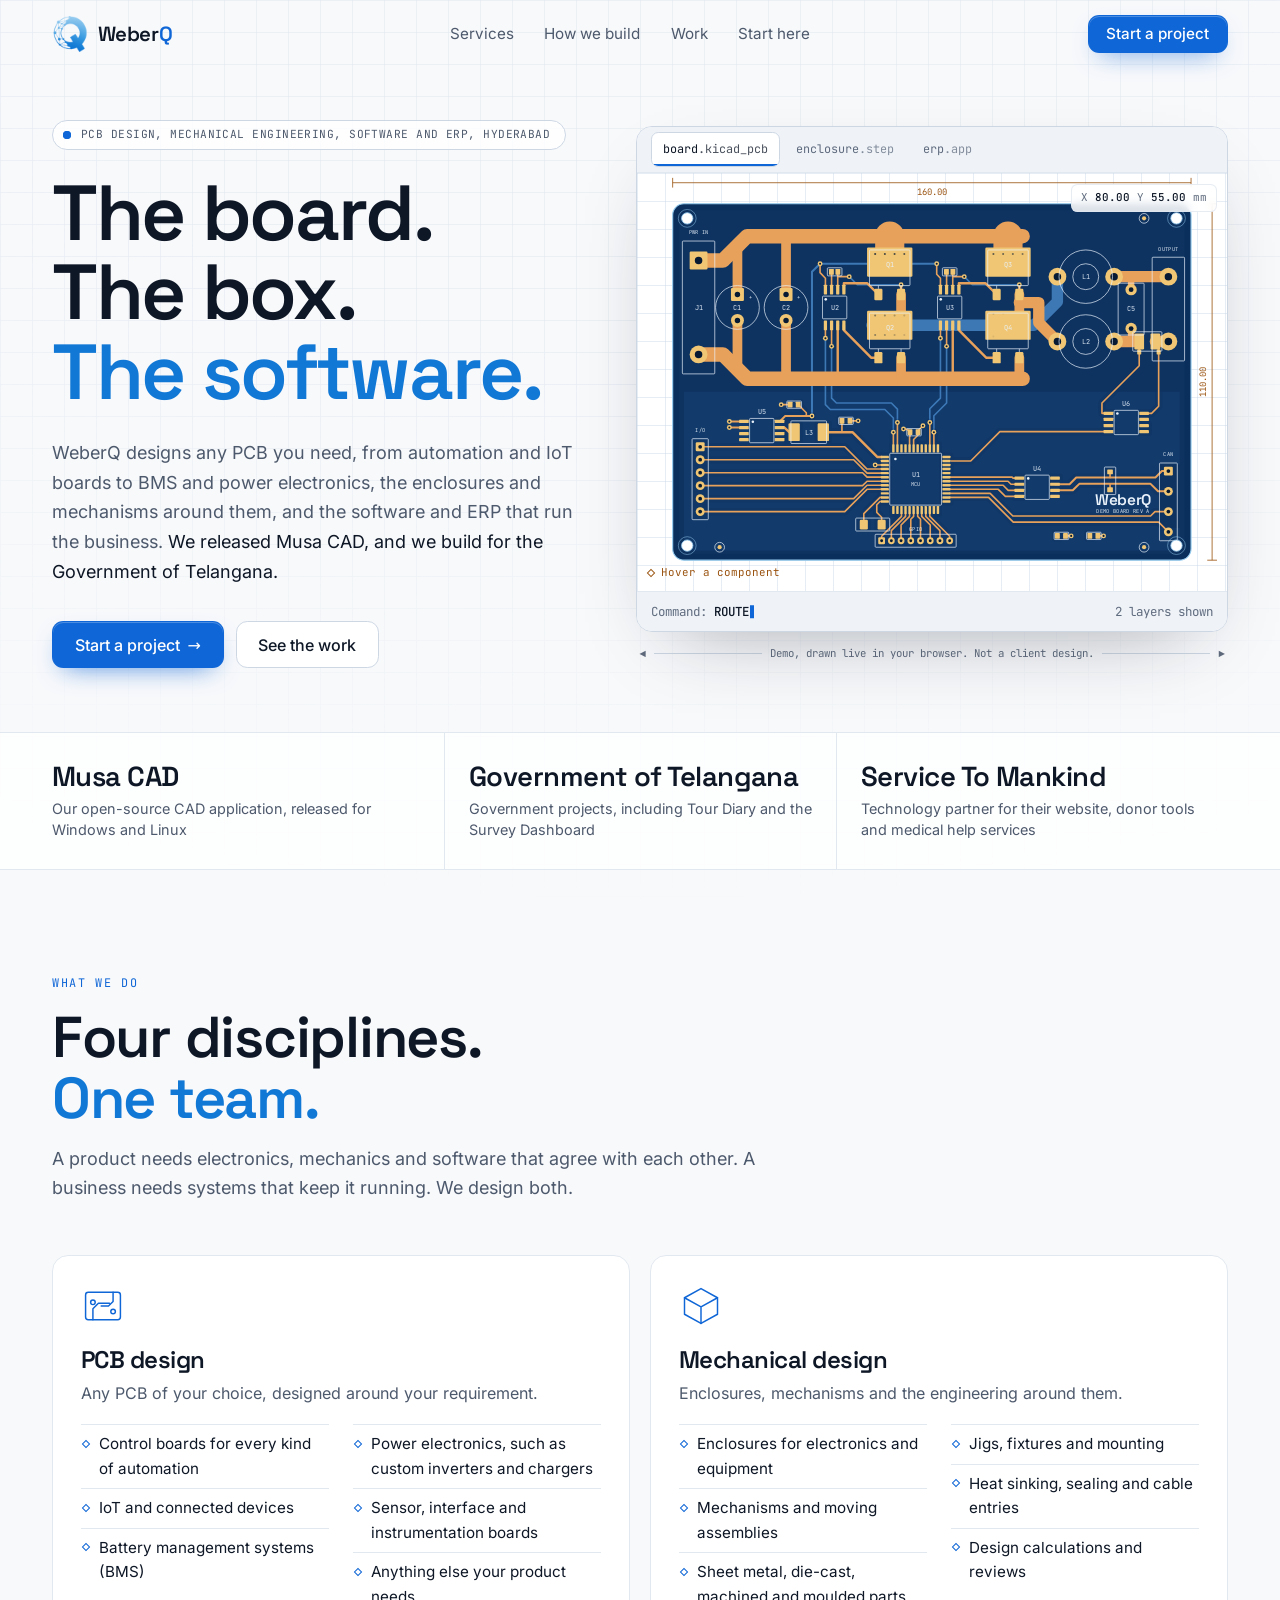
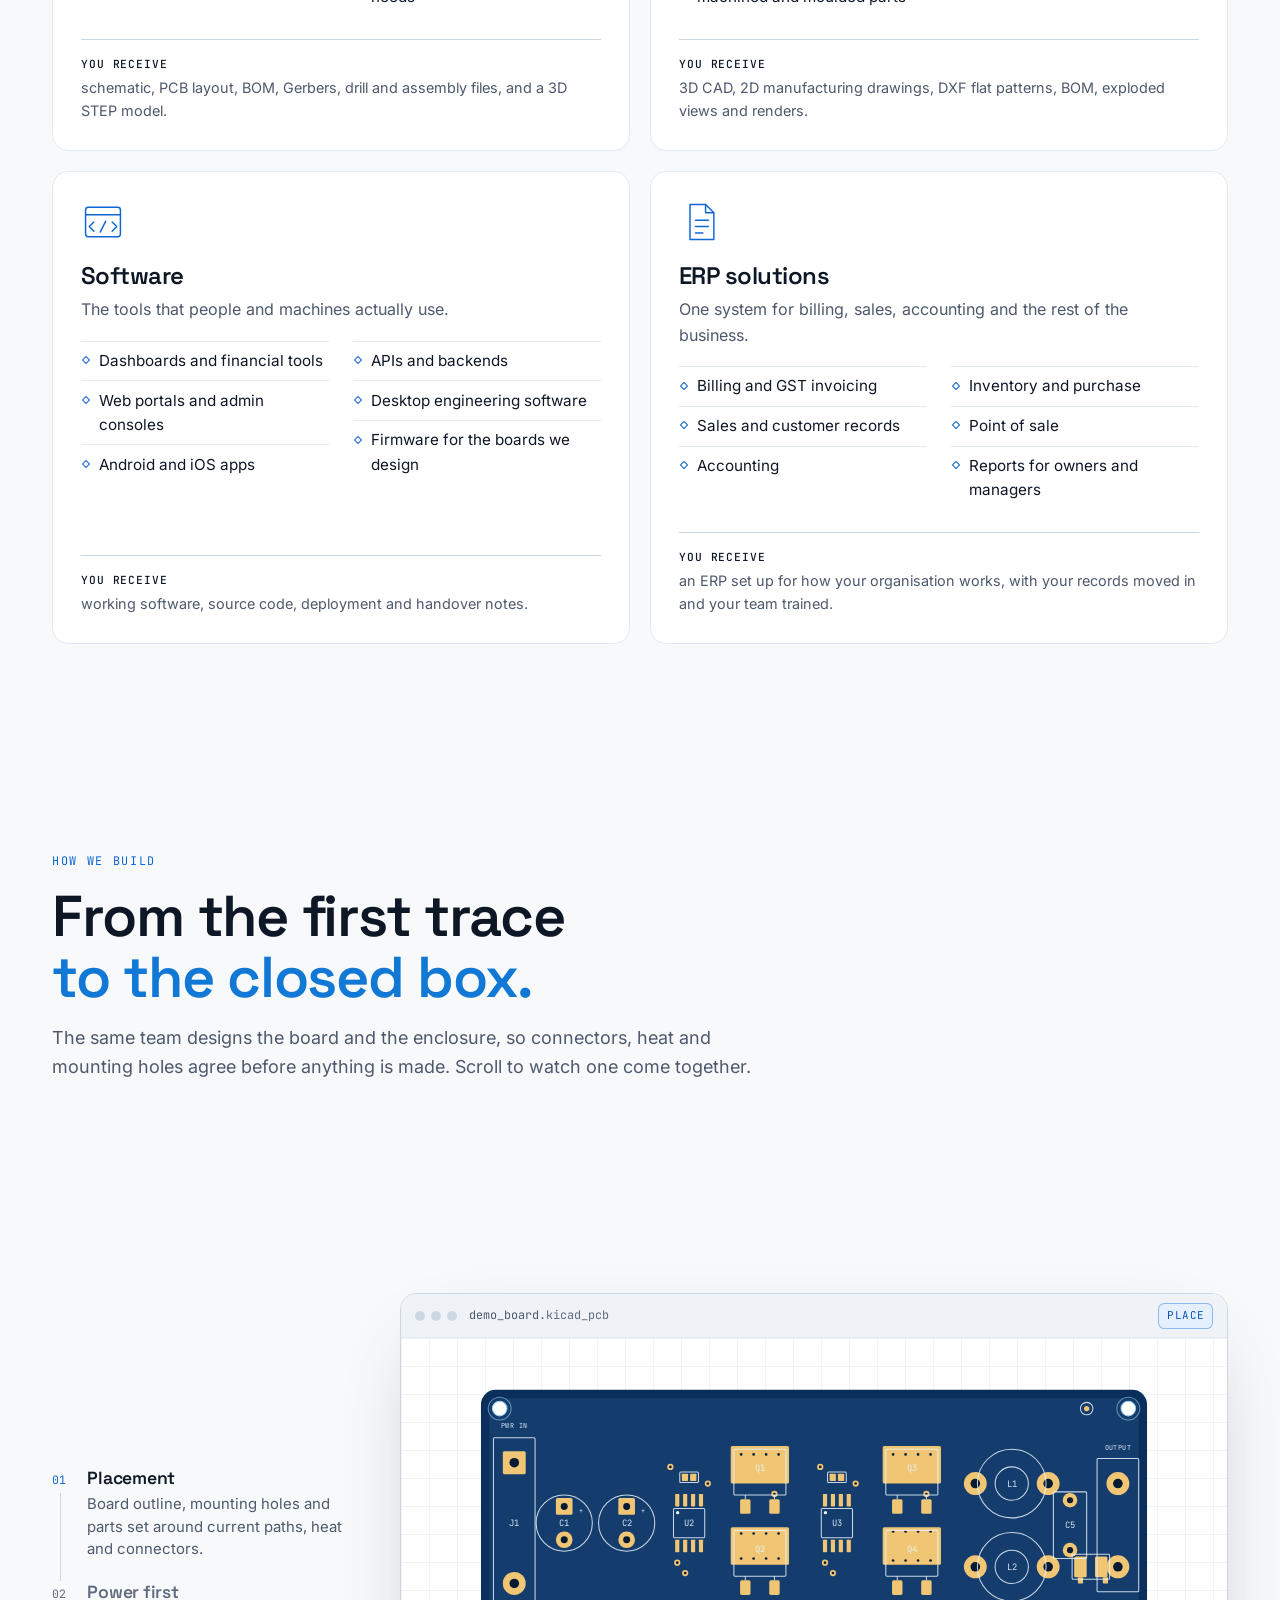
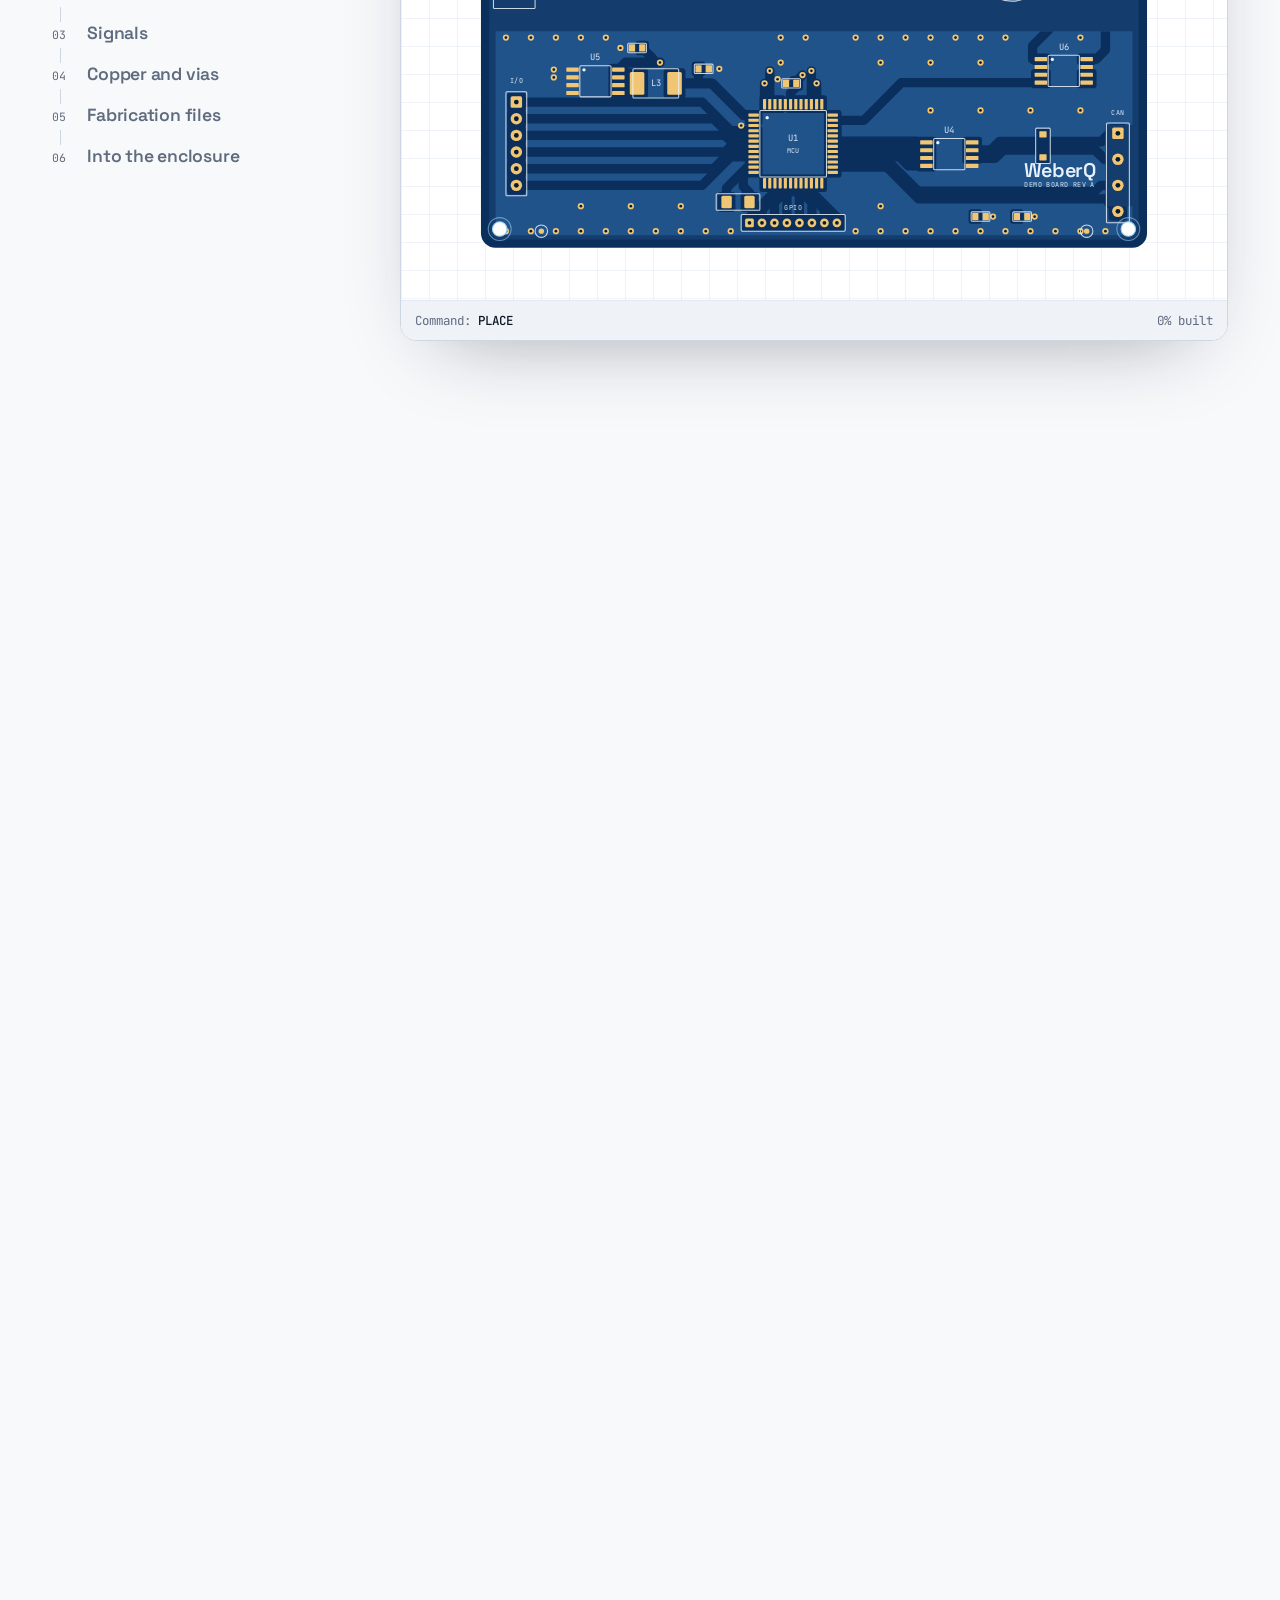
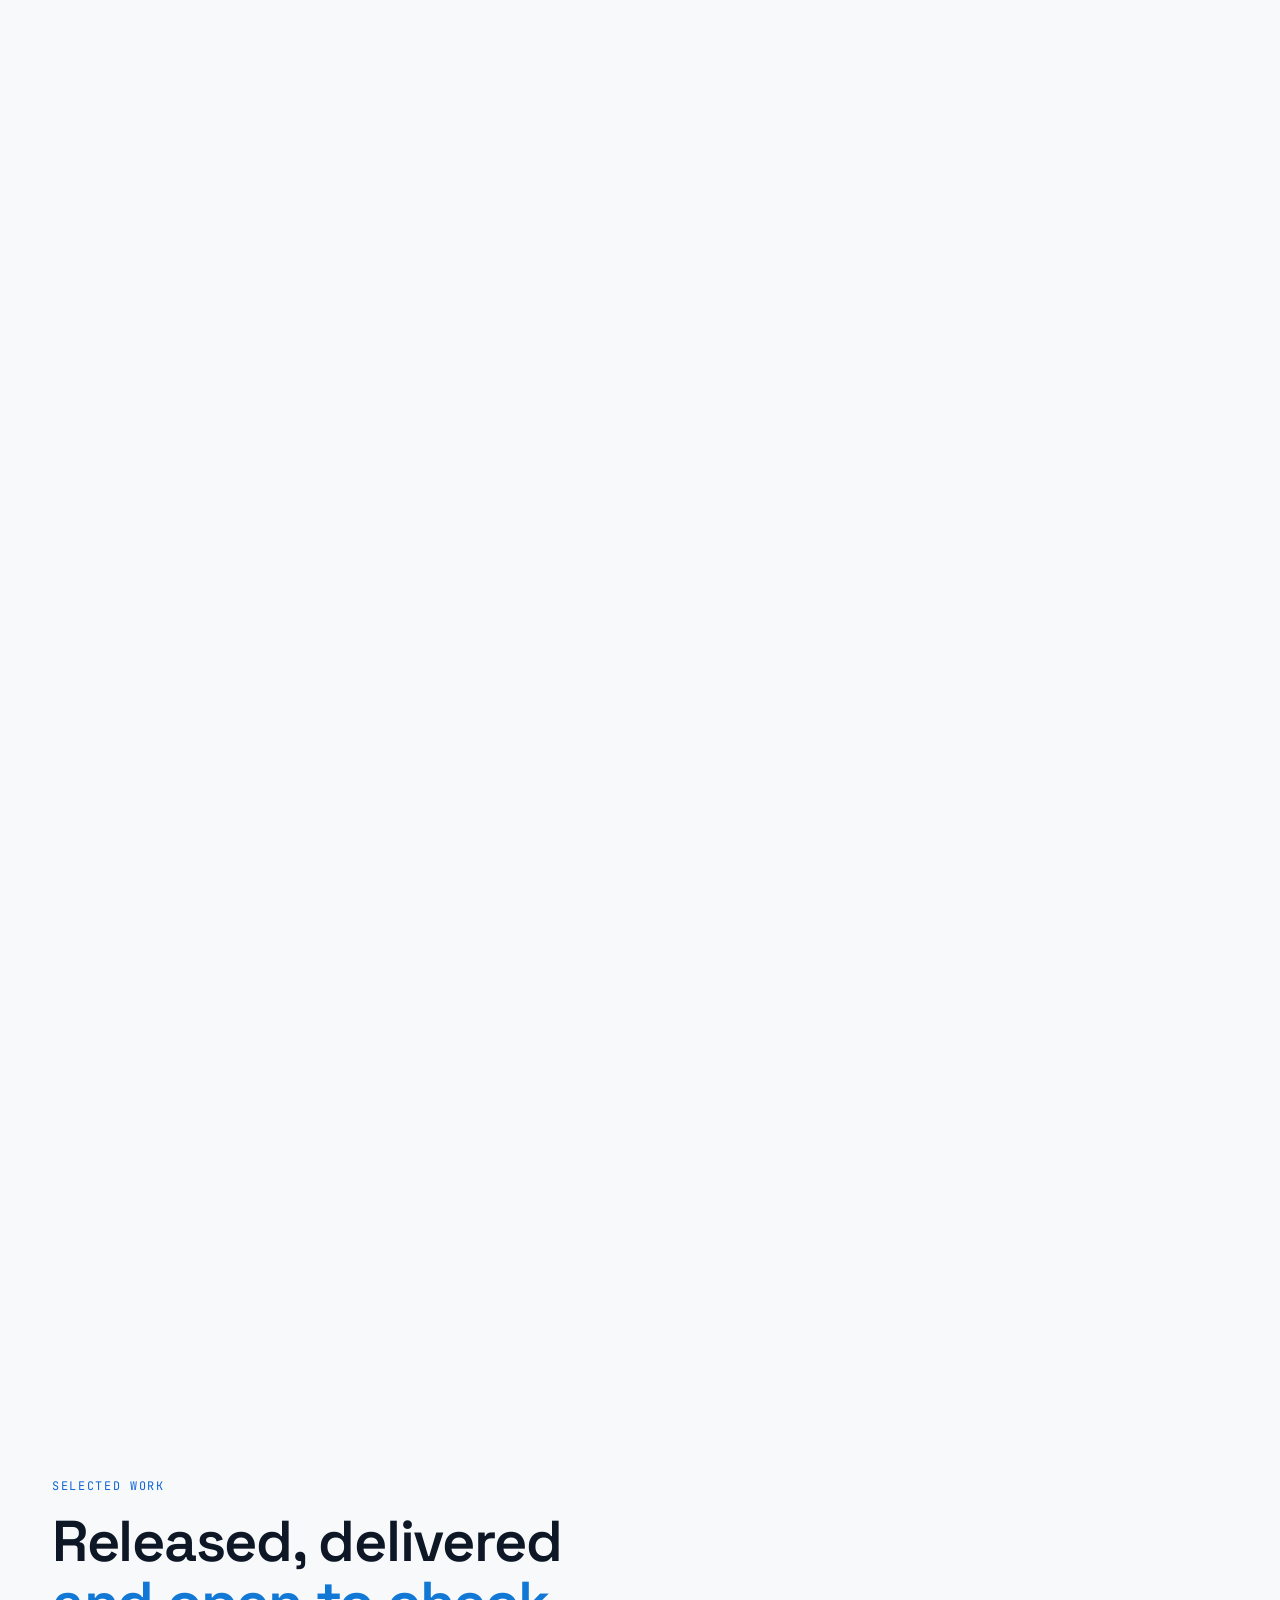
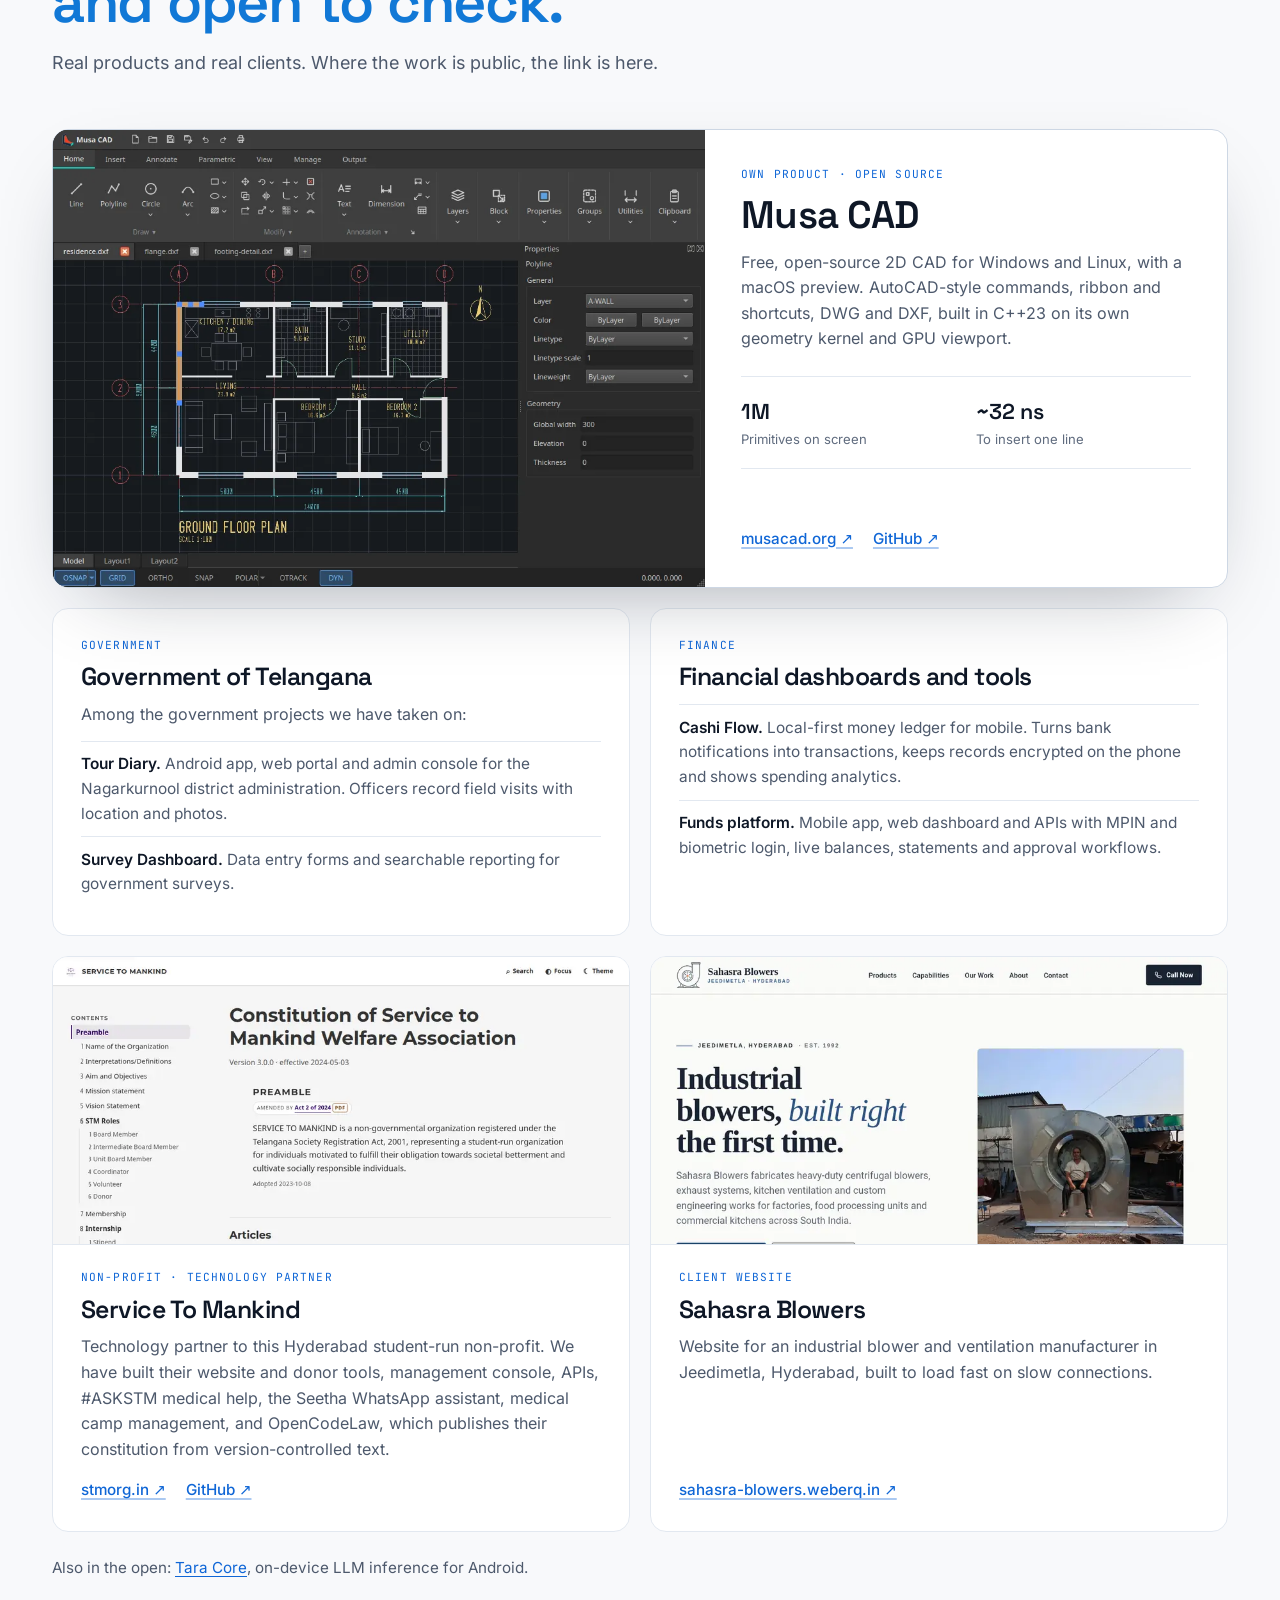
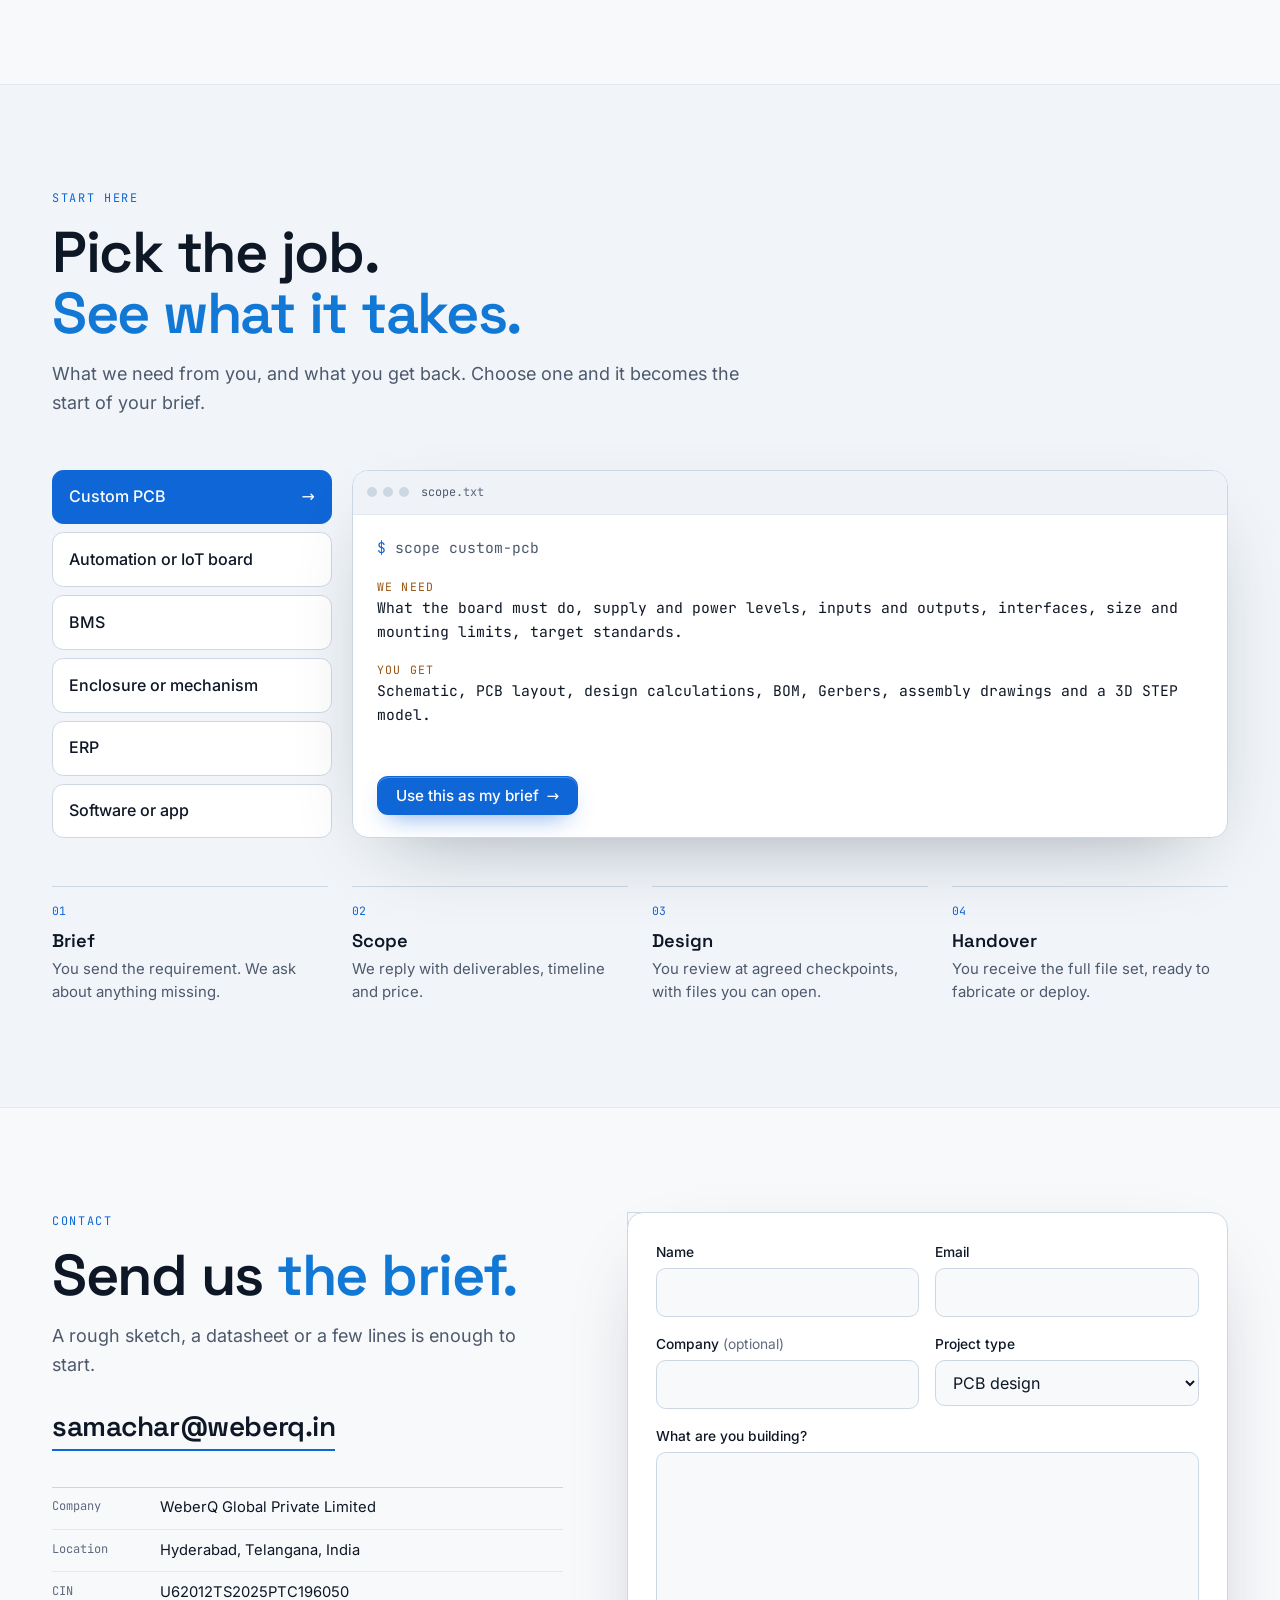
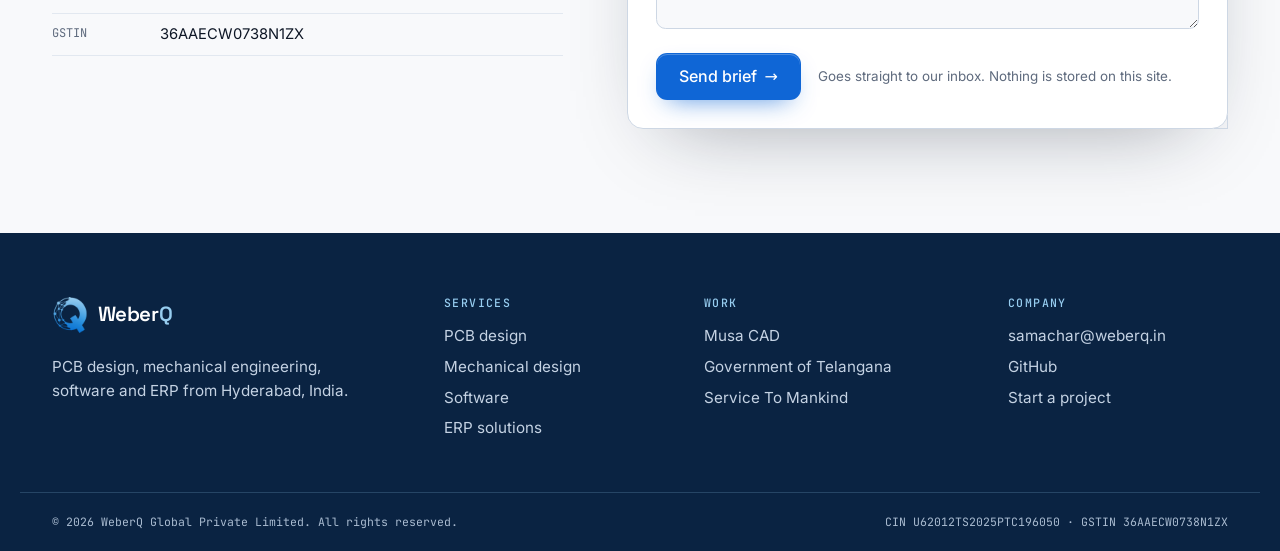
==== commit 5c585e7e: "Broaden services, add ERP and send briefs through FormSubmit Present WeberQ as a general engineering" ====
--- a/index.html
+++ b/index.html
@@ -3,15 +3,15 @@
   <head>
     <meta charset="utf-8" />
     <meta name="viewport" content="width=device-width, initial-scale=1" />
-    <title>WeberQ Global | PCB Design, Enclosure Design and Software, Hyderabad</title>
-    <meta name="description" content="WeberQ Global Private Limited designs custom PCBs for inverters, BMS and control electronics, product enclosures, and dashboards, apps and software. Makers of Musa CAD. Based in Hyderabad, India." />
+    <title>WeberQ Global | PCB Design, Mechanical Engineering, Software and ERP, Hyderabad</title>
+    <meta name="description" content="WeberQ Global Private Limited designs any PCB you need, from automation and IoT boards to BMS and power electronics, engineers enclosures and mechanisms, builds software and sets up ERP for billing, sales and accounting. Makers of Musa CAD. Hyderabad, India." />
     <meta name="theme-color" content="#0f66d6" />
     <link rel="canonical" href="https://weberq.in/" />
     <link rel="icon" type="image/png" sizes="48x48" href="assets/icons/favicon-48.png" />
     <link rel="apple-touch-icon" href="assets/icons/apple-touch-icon.png" />
 
-    <meta property="og:title" content="WeberQ Global | PCB, enclosure and software engineering" />
-    <meta property="og:description" content="Custom PCBs for inverters and BMS, the enclosures around them, and the software that runs them. Makers of Musa CAD." />
+    <meta property="og:title" content="WeberQ Global | PCB, mechanical, software and ERP" />
+    <meta property="og:description" content="Any PCB of your choice, the enclosures and mechanisms around it, the software that runs it, and ERP for the business. Makers of Musa CAD." />
     <meta property="og:image" content="https://weberq.in/assets/icons/og.png" />
     <meta property="og:url" content="https://weberq.in/" />
     <meta property="og:type" content="website" />
@@ -35,7 +35,7 @@
           "addressCountry": "IN"
         },
         "sameAs": ["https://github.com/weberq"],
-        "knowsAbout": ["PCB design", "Inverter design", "Battery management systems", "Enclosure design", "Mechanical design", "Financial dashboards", "Web and mobile software"]
+        "knowsAbout": ["PCB design", "Automation and IoT hardware", "Battery management systems", "Power electronics", "Mechanical design", "Enclosure design", "ERP implementation", "Web and mobile software"]
       }
     </script>
 
@@ -80,12 +80,13 @@
           <div class="hero-copy">
             <h1 class="pill" style="--i:0">
               <span class="ping" aria-hidden="true"></span>
-              <span>PCB design, enclosure design and software, Hyderabad</span>
+              <span>PCB design, mechanical engineering, software and ERP, Hyderabad</span>
             </h1>
             <p class="slogan" style="--i:1">The board.<br />The box.<br /><span>The software.</span></p>
             <p class="lede" style="--i:2">
-              WeberQ designs custom PCBs for inverters, battery management and control
-              electronics, the enclosures around them, and the software that runs them.
+              WeberQ designs any PCB you need, from automation and IoT boards to BMS and
+              power electronics, the enclosures and mechanisms around them, and the software
+              and ERP that run the business.
               <em>We released Musa CAD, and we build for the Government of Telangana.</em>
             </p>
             <div class="actions" style="--i:3">
@@ -100,7 +101,7 @@
                 <div class="vp-tabs" role="tablist" aria-label="Demo views">
                   <button role="tab" type="button" aria-selected="true" aria-controls="pane-board" data-tab="board">board<i>.kicad_pcb</i></button>
                   <button role="tab" type="button" aria-selected="false" aria-controls="pane-box" data-tab="box">enclosure<i>.step</i></button>
-                  <button role="tab" type="button" aria-selected="false" aria-controls="pane-app" data-tab="app">ledger<i>.app</i></button>
+                  <button role="tab" type="button" aria-selected="false" aria-controls="pane-app" data-tab="app">erp<i>.app</i></button>
                 </div>
               </div>
               <div class="vp-view">
@@ -113,9 +114,9 @@
                 <div class="pane" id="pane-app" role="tabpanel" data-pane="app" hidden>
                   <div class="dash" data-hero-dash>
                     <div class="dash-kpis">
-                      <div><small>Balance</small><strong data-kpi="balance">&#8377;4,82,350</strong></div>
-                      <div><small>In, this month</small><strong data-kpi="in">&#8377;1,26,400</strong></div>
-                      <div><small>Out, this month</small><strong data-kpi="out">&#8377;74,180</strong></div>
+                      <div><small>Sales, this month</small><strong data-kpi="sales">&#8377;8,42,600</strong></div>
+                      <div><small>Invoices raised</small><strong data-kpi="invoices">126</strong></div>
+                      <div><small>To collect</small><strong data-kpi="due">&#8377;1,94,300</strong></div>
                     </div>
                     <svg class="dash-chart" data-dash-chart viewBox="0 0 480 170" preserveAspectRatio="none" aria-hidden="true">
                       <path class="dash-area" data-dash-area d="" />
@@ -158,51 +159,69 @@
         <div class="wrap">
           <header class="head" data-reveal>
             <p class="eyebrow">What we do</p>
-            <h2>Three disciplines. <span>One team.</span></h2>
-            <p>A product needs electronics, mechanics and software that agree with each other. We design all three.</p>
+            <h2>Four disciplines. <span>One team.</span></h2>
+            <p>A product needs electronics, mechanics and software that agree with each other. A business needs systems that keep it running. We design both.</p>
           </header>
 
           <div class="svc-grid">
             <article class="svc" data-reveal>
               <svg class="svc-glyph" viewBox="0 0 48 48" aria-hidden="true"><rect x="5" y="9" width="38" height="30" rx="3" /><path d="M13 39V27l6-6h12M35 9v10l-5 5H22" /><circle cx="13" cy="20" r="2.5" /><circle cx="35" cy="30" r="2.5" /></svg>
               <h3>PCB design</h3>
-              <p class="svc-lede">Any board, from a small controller to a power stage.</p>
+              <p class="svc-lede">Any PCB of your choice, designed around your requirement.</p>
               <ul>
-                <li>Inverters and power converters</li>
+                <li>Control boards for every kind of automation</li>
+                <li>IoT and connected devices</li>
                 <li>Battery management systems (BMS)</li>
-                <li>Embedded control and communication boards</li>
-                <li>Sensor, IoT and instrumentation boards</li>
-                <li>Custom boards for your use case</li>
+                <li>Power electronics, such as custom inverters and chargers</li>
+                <li>Sensor, interface and instrumentation boards</li>
+                <li>Anything else your product needs</li>
               </ul>
               <p class="svc-get"><b>You receive</b> schematic, PCB layout, BOM, Gerbers, drill and assembly files, and a 3D STEP model.</p>
             </article>
 
             <article class="svc" data-reveal style="--d:1">
               <svg class="svc-glyph" viewBox="0 0 48 48" aria-hidden="true"><path d="M24 5 42 15v18L24 43 6 33V15z" /><path d="M6 15l18 10 18-10M24 25v18" /></svg>
-              <h3>Enclosure and product design</h3>
-              <p class="svc-lede">The box around the board, and anything else that has to be made.</p>
+              <h3>Mechanical design</h3>
+              <p class="svc-lede">Enclosures, mechanisms and the engineering around them.</p>
               <ul>
-                <li>Enclosure boxes for electronics</li>
-                <li>Sheet metal, die-cast and moulded parts</li>
-                <li>Mounting, heat sinking and sealing</li>
-                <li>Cable entries and wiring layouts</li>
-                <li>Custom design solutions of any kind</li>
+                <li>Enclosures for electronics and equipment</li>
+                <li>Mechanisms and moving assemblies</li>
+                <li>Sheet metal, die-cast, machined and moulded parts</li>
+                <li>Jigs, fixtures and mounting</li>
+                <li>Heat sinking, sealing and cable entries</li>
+                <li>Design calculations and reviews</li>
               </ul>
-              <p class="svc-get"><b>You receive</b> 3D CAD, 2D drawings, DXF flat patterns, BOM, exploded views and renders.</p>
-            </article>
-
-            <article class="svc" data-reveal style="--d:2">
+              <p class="svc-get"><b>You receive</b> 3D CAD, 2D manufacturing drawings, DXF flat patterns, BOM, exploded views and renders.</p>
+            </article>
+
+            <article class="svc" data-reveal>
               <svg class="svc-glyph" viewBox="0 0 48 48" aria-hidden="true"><rect x="5" y="8" width="38" height="32" rx="3" /><path d="M5 16h38M14 24l-5 5 5 5M34 24l5 5-5 5M27 23l-6 12" /></svg>
               <h3>Software</h3>
               <p class="svc-lede">The tools that people and machines actually use.</p>
               <ul>
-                <li>Financial dashboards and tools</li>
+                <li>Dashboards and financial tools</li>
                 <li>Web portals and admin consoles</li>
                 <li>Android and iOS apps</li>
                 <li>APIs and backends</li>
                 <li>Desktop engineering software</li>
+                <li>Firmware for the boards we design</li>
               </ul>
               <p class="svc-get"><b>You receive</b> working software, source code, deployment and handover notes.</p>
+            </article>
+
+            <article class="svc" data-reveal style="--d:1">
+              <svg class="svc-glyph" viewBox="0 0 48 48" aria-hidden="true"><path d="M12 5h17l9 9v29H12z" /><path d="M29 5v9h9M18 22h14M18 29h14M18 36h8" /></svg>
+              <h3>ERP solutions</h3>
+              <p class="svc-lede">One system for billing, sales, accounting and the rest of the business.</p>
+              <ul>
+                <li>Billing and GST invoicing</li>
+                <li>Sales and customer records</li>
+                <li>Accounting</li>
+                <li>Inventory and purchase</li>
+                <li>Point of sale</li>
+                <li>Reports for owners and managers</li>
+              </ul>
+              <p class="svc-get"><b>You receive</b> an ERP set up for how your organisation works, with your records moved in and your team trained.</p>
             </article>
           </div>
         </div>
@@ -308,9 +327,6 @@
                 <li><b>Tour Diary.</b> Android app, web portal and admin console for the Nagarkurnool district administration. Officers record field visits with location and photos.</li>
                 <li><b>Survey Dashboard.</b> Data entry forms and searchable reporting for government surveys.</li>
               </ul>
-              <p class="links">
-                <a href="https://github.com/Nagarkurnool-Administration/TourDairyApp" target="_blank" rel="noopener">Tour Diary app on GitHub <span aria-hidden="true">&#8599;</span></a>
-              </p>
             </article>
 
             <article class="card" data-reveal style="--d:1">
@@ -320,9 +336,6 @@
                 <li><b>Cashi Flow.</b> Local-first money ledger for mobile. Turns bank notifications into transactions, keeps records encrypted on the phone and shows spending analytics.</li>
                 <li><b>Funds platform.</b> Mobile app, web dashboard and APIs with MPIN and biometric login, live balances, statements and approval workflows.</li>
               </ul>
-              <p class="links">
-                <a href="externals/cashiflow/privacy-policy.html">Cashi Flow privacy policy</a>
-              </p>
             </article>
 
             <article class="card card-shot" data-reveal>
@@ -381,12 +394,12 @@
 
           <div class="scope" data-reveal>
             <div class="scope-list" role="group" aria-label="Type of job" data-scope-list>
-              <button type="button" class="is-on" aria-pressed="true" data-job="inverter">Inverter PCB</button>
-              <button type="button" aria-pressed="false" data-job="bms">BMS PCB</button>
-              <button type="button" aria-pressed="false" data-job="control">Control or IoT board</button>
-              <button type="button" aria-pressed="false" data-job="enclosure">Enclosure</button>
-              <button type="button" aria-pressed="false" data-job="dashboard">Financial dashboard</button>
-              <button type="button" aria-pressed="false" data-job="app">Web or mobile app</button>
+              <button type="button" class="is-on" aria-pressed="true" data-job="custom">Custom PCB</button>
+              <button type="button" aria-pressed="false" data-job="automation">Automation or IoT board</button>
+              <button type="button" aria-pressed="false" data-job="bms">BMS</button>
+              <button type="button" aria-pressed="false" data-job="mechanical">Enclosure or mechanism</button>
+              <button type="button" aria-pressed="false" data-job="erp">ERP</button>
+              <button type="button" aria-pressed="false" data-job="software">Software or app</button>
             </div>
             <div class="scope-term crop">
               <div class="vp-bar">
@@ -394,9 +407,9 @@
                 <span class="vp-file">scope<i>.txt</i></span>
               </div>
               <div class="scope-out" data-scope-out aria-live="polite">
-                <p class="scope-cmd"><i>$</i> scope inverter-pcb</p>
+                <p class="scope-cmd"><i>$</i> scope custom-pcb</p>
                 <p class="scope-label">We need</p>
-                <p>Input range, output power and voltage, grid-tied or off-grid, target standards, size limits.</p>
+                <p>What the board must do, supply and power levels, inputs and outputs, interfaces, size and mounting limits, target standards.</p>
                 <p class="scope-label">You get</p>
                 <p>Schematic, PCB layout, design calculations, BOM, Gerbers, assembly drawings and a 3D STEP model.</p>
               </div>
@@ -440,24 +453,30 @@
               <label><span>Project type</span>
                 <select name="type" data-brief-type>
                   <option>PCB design</option>
-                  <option>Enclosure or product design</option>
-                  <option>PCB and enclosure together</option>
-                  <option>Financial dashboard or tool</option>
-                  <option>Web or mobile app</option>
+                  <option>Mechanical design</option>
+                  <option>PCB and mechanical together</option>
+                  <option>ERP</option>
+                  <option>Software or app</option>
                   <option>Something else</option>
                 </select>
               </label>
             </div>
             <label><span>What are you building?</span><textarea name="message" rows="6" required data-brief-msg></textarea></label>
+            <div class="hp" aria-hidden="true">
+              <label>Leave this empty <input name="_honey" tabindex="-1" autocomplete="off" /></label>
+            </div>
             <p class="brief-error" data-brief-error role="alert" hidden></p>
             <div class="brief-foot">
-              <button class="btn btn-accent btn-lg" type="submit">Send brief <span aria-hidden="true">&rarr;</span></button>
-              <p>Opens in your email app, addressed to us. Nothing is stored on this site.</p>
-            </div>
-            <div class="brief-done" data-brief-done role="status" hidden>
-              <p><b>Your email app should now be open with the brief filled in.</b> Press send there to reach us.</p>
+              <button class="btn btn-accent btn-lg" type="submit" data-brief-send>Send brief <span aria-hidden="true">&rarr;</span></button>
+              <p>Goes straight to our inbox. Nothing is stored on this site.</p>
+            </div>
+            <div class="brief-done" data-brief-sent role="status" hidden>
+              <p><b>Thank you, your brief has reached us.</b> We will reply by email.</p>
+            </div>
+            <div class="brief-done" data-brief-fallback role="alert" hidden>
+              <p><b>We could not send it from here.</b> It is written out for you, so please send it by email instead.</p>
               <p class="brief-alt">
-                Nothing opened?
+                <a data-brief-mailto href="#">Open email app</a>
                 <a data-brief-gmail href="#" target="_blank" rel="noopener">Open in Gmail</a>
                 <button type="button" data-brief-copy>Copy the brief</button>
               </p>
@@ -474,20 +493,20 @@
             <img src="assets/icons/logo-96.png" alt="" width="36" height="36" />
             <span>Weber<b>Q</b></span>
           </a>
-          <p>PCB design, enclosure design and software engineering from Hyderabad, India.</p>
+          <p>PCB design, mechanical engineering, software and ERP from Hyderabad, India.</p>
         </div>
         <div>
           <h2>Services</h2>
           <a href="#services">PCB design</a>
-          <a href="#services">Enclosure and product design</a>
+          <a href="#services">Mechanical design</a>
           <a href="#services">Software</a>
+          <a href="#services">ERP solutions</a>
         </div>
         <div>
           <h2>Work</h2>
           <a href="https://musacad.org" target="_blank" rel="noopener">Musa CAD</a>
           <a href="#work">Government of Telangana</a>
           <a href="#work">Service To Mankind</a>
-          <a href="externals/cashiflow/privacy-policy.html">Cashi Flow privacy policy</a>
         </div>
         <div>
           <h2>Company</h2>
--- a/assets/css/site.css
+++ b/assets/css/site.css
@@ -964,7 +964,7 @@
 /* ---------- Services ---------- */
 .svc-grid {
   display: grid;
-  grid-template-columns: repeat(3, minmax(0, 1fr));
+  grid-template-columns: repeat(2, minmax(0, 1fr));
   gap: 1.25rem;
 }
 .svc {
@@ -1000,8 +1000,11 @@
 .svc ul {
   margin-top: 1.1rem;
   margin-bottom: 1.4rem;
+  columns: 2;
+  column-gap: 1.5rem;
 }
 .svc li {
+  break-inside: avoid;
   position: relative;
   padding: 0.45rem 0 0.45rem 1.15rem;
   border-top: 1px solid var(--line);
@@ -1542,6 +1545,7 @@
   overflow-wrap: anywhere;
 }
 .brief {
+  position: relative;
   display: grid;
   gap: 1rem;
   padding: 1.75rem;
@@ -1597,6 +1601,14 @@
 .brief [aria-invalid='true'] {
   border-color: #c2341b;
 }
+/* Honeypot for spam bots. Hidden from people and screen readers. */
+.hp {
+  position: absolute;
+  left: -10000px;
+  width: 1px;
+  height: 1px;
+  overflow: hidden;
+}
 .brief-error {
   color: #a92c16;
   font-size: 0.9rem;
@@ -1626,7 +1638,7 @@
 }
 .brief-alt a,
 .brief-alt button {
-  margin-left: 0.5rem;
+  margin-right: 0.9rem;
   padding: 0;
   border: 0;
   background: none;
@@ -1747,13 +1759,6 @@
   .svc-grid {
     grid-template-columns: minmax(0, 1fr);
   }
-  .svc ul {
-    columns: 2;
-    column-gap: 1.5rem;
-  }
-  .svc li {
-    break-inside: avoid;
-  }
   .feat {
     grid-template-columns: minmax(0, 1fr);
   }
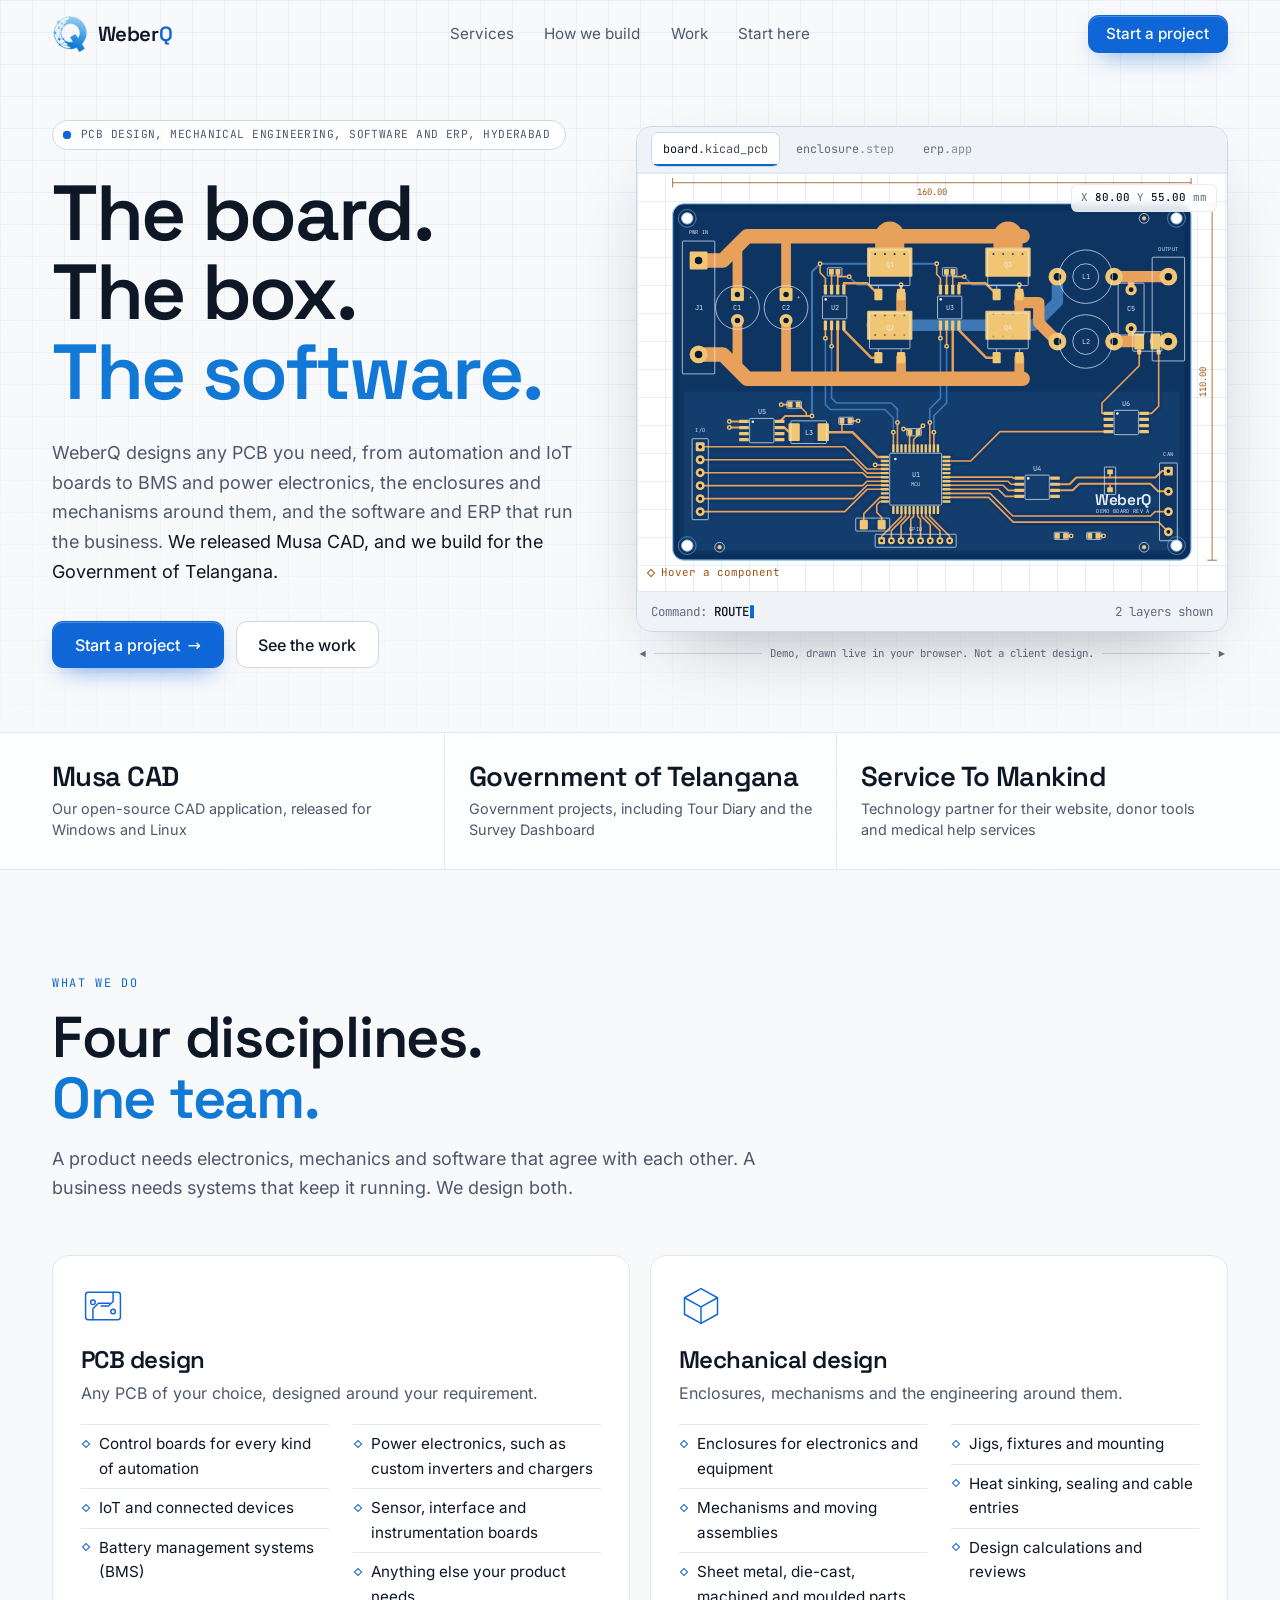
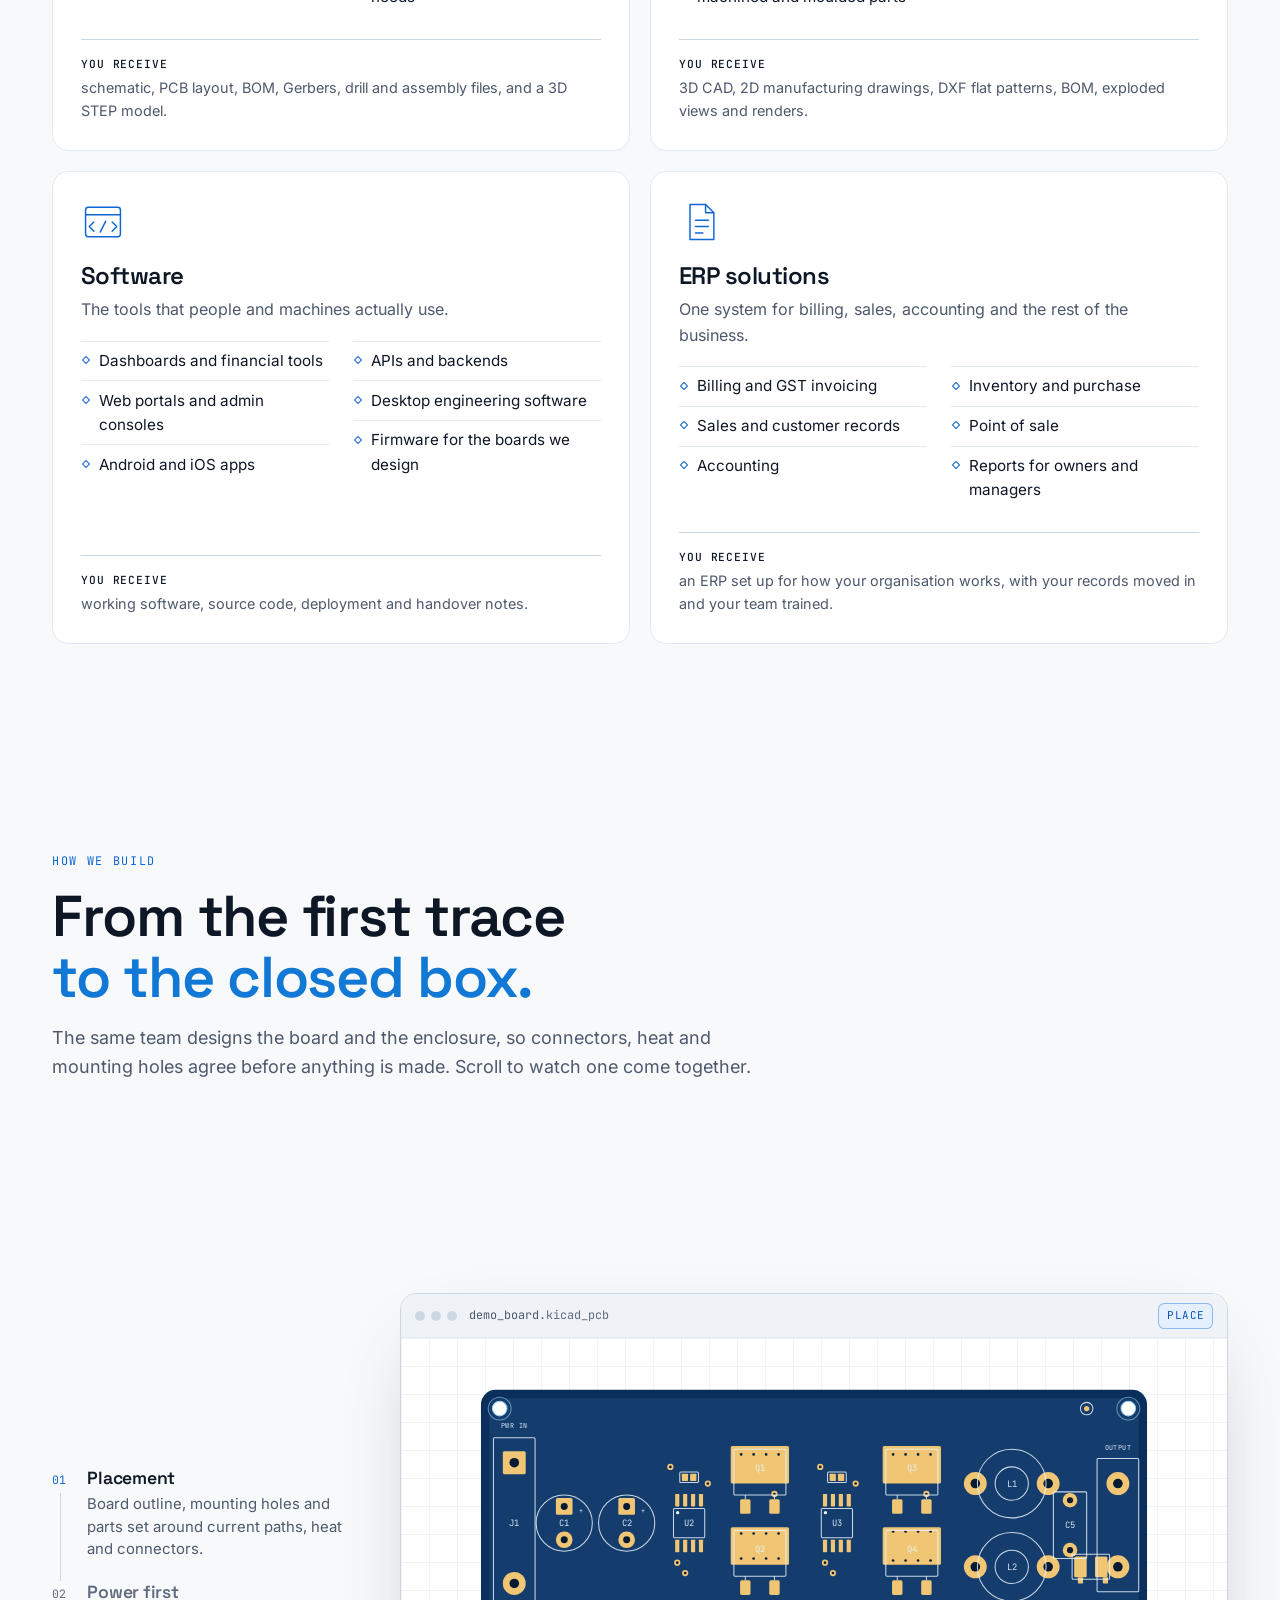
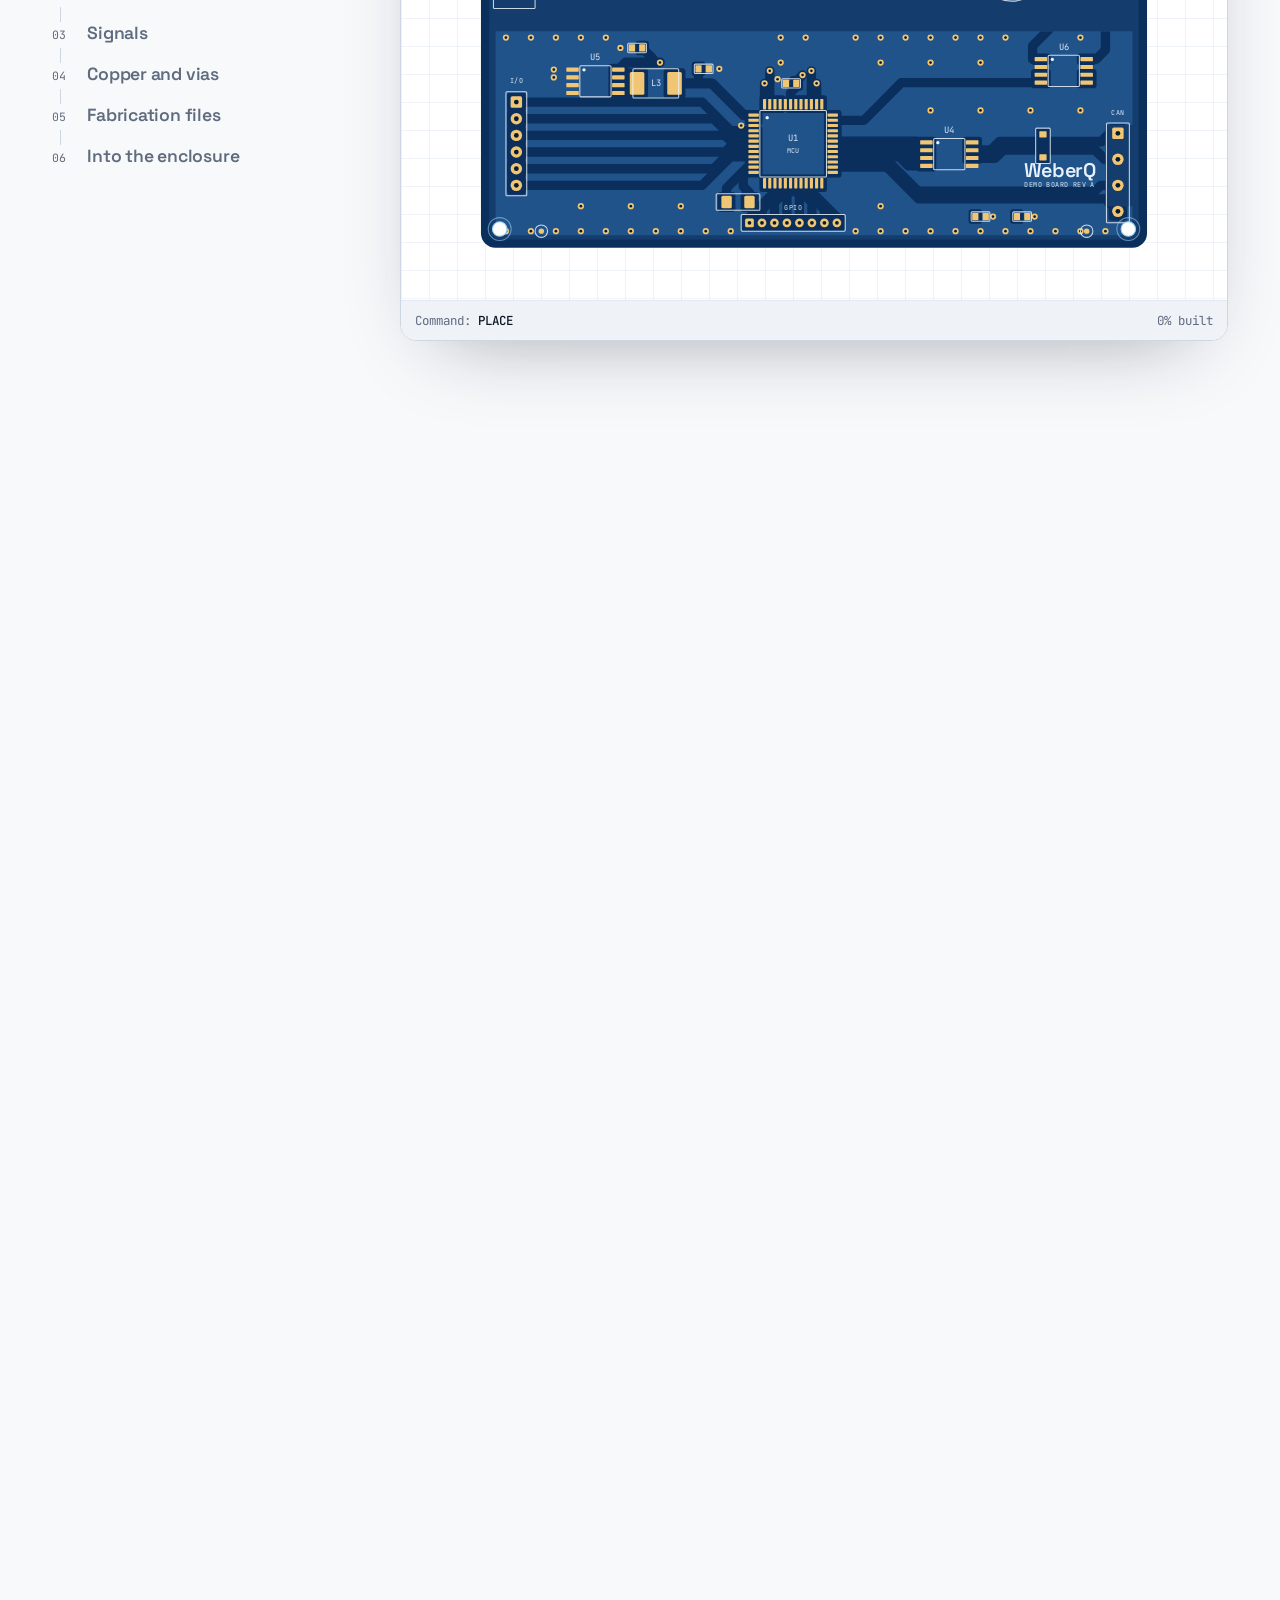
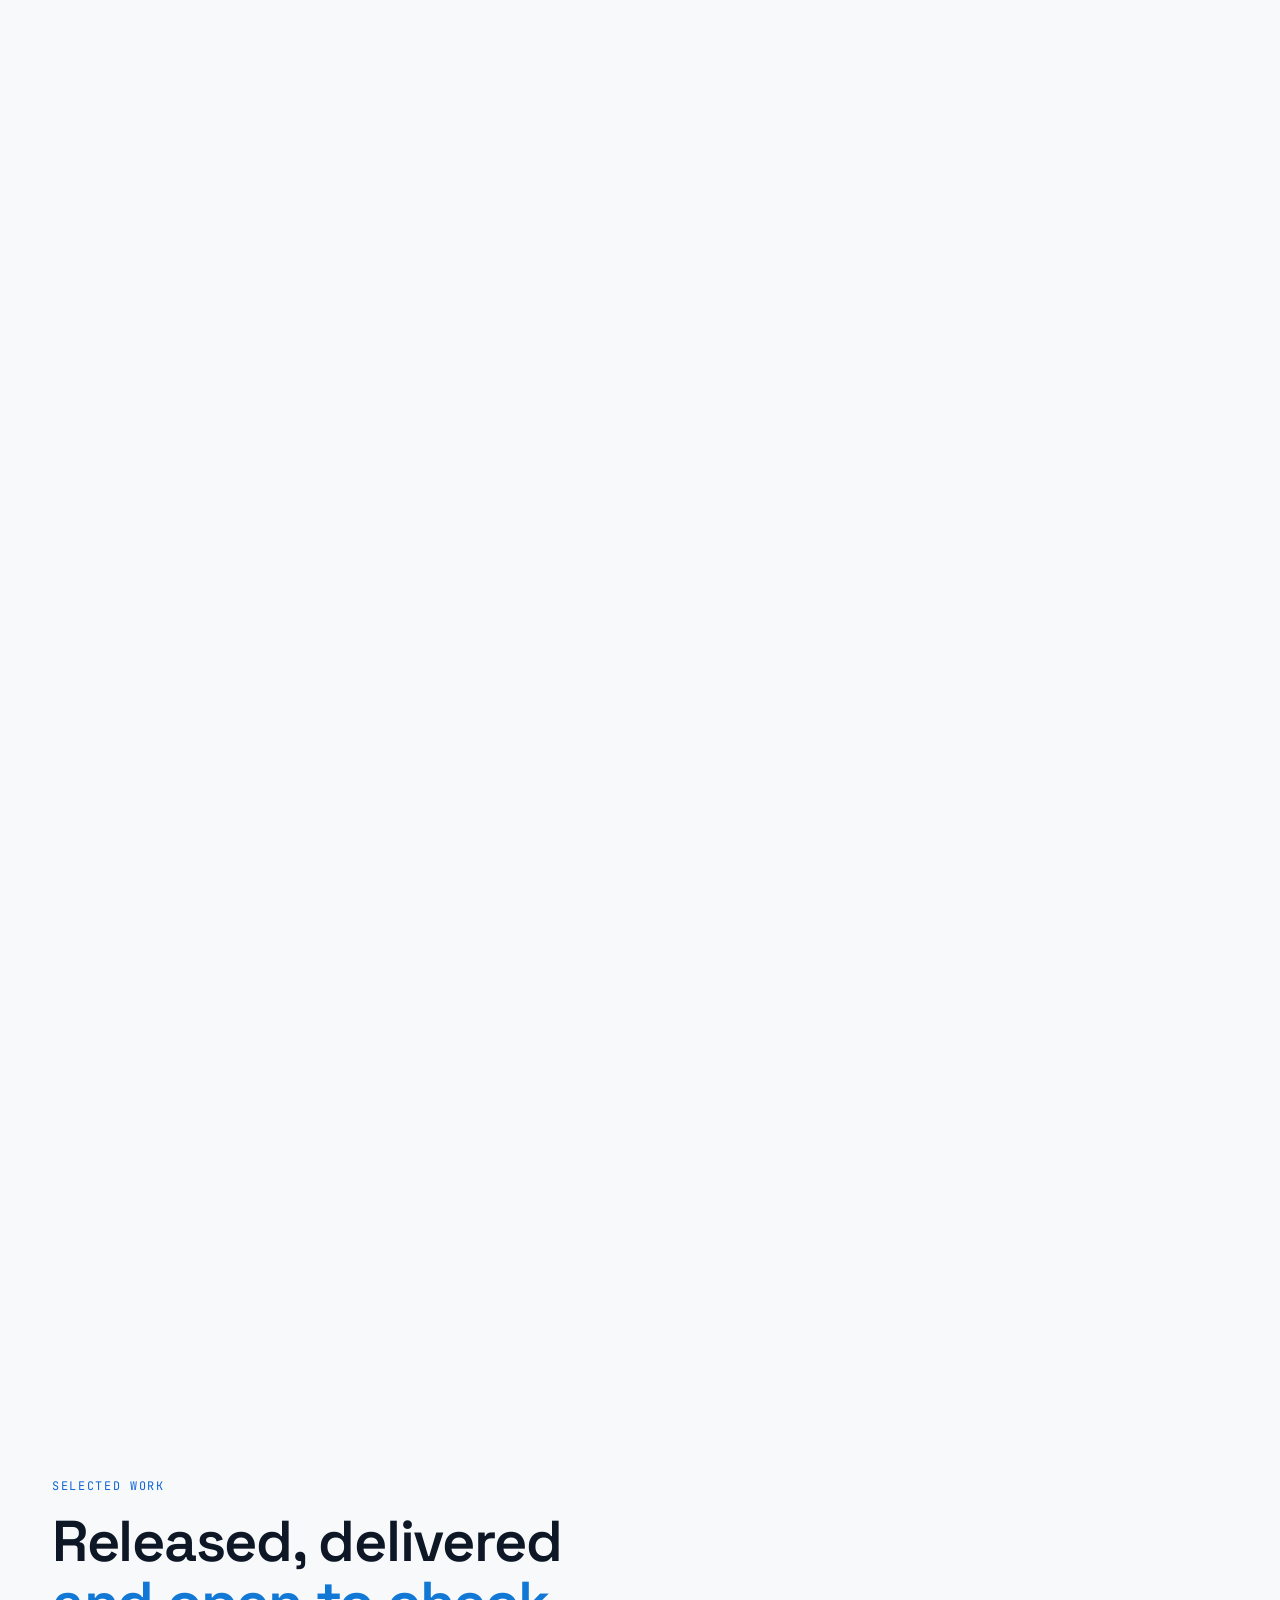
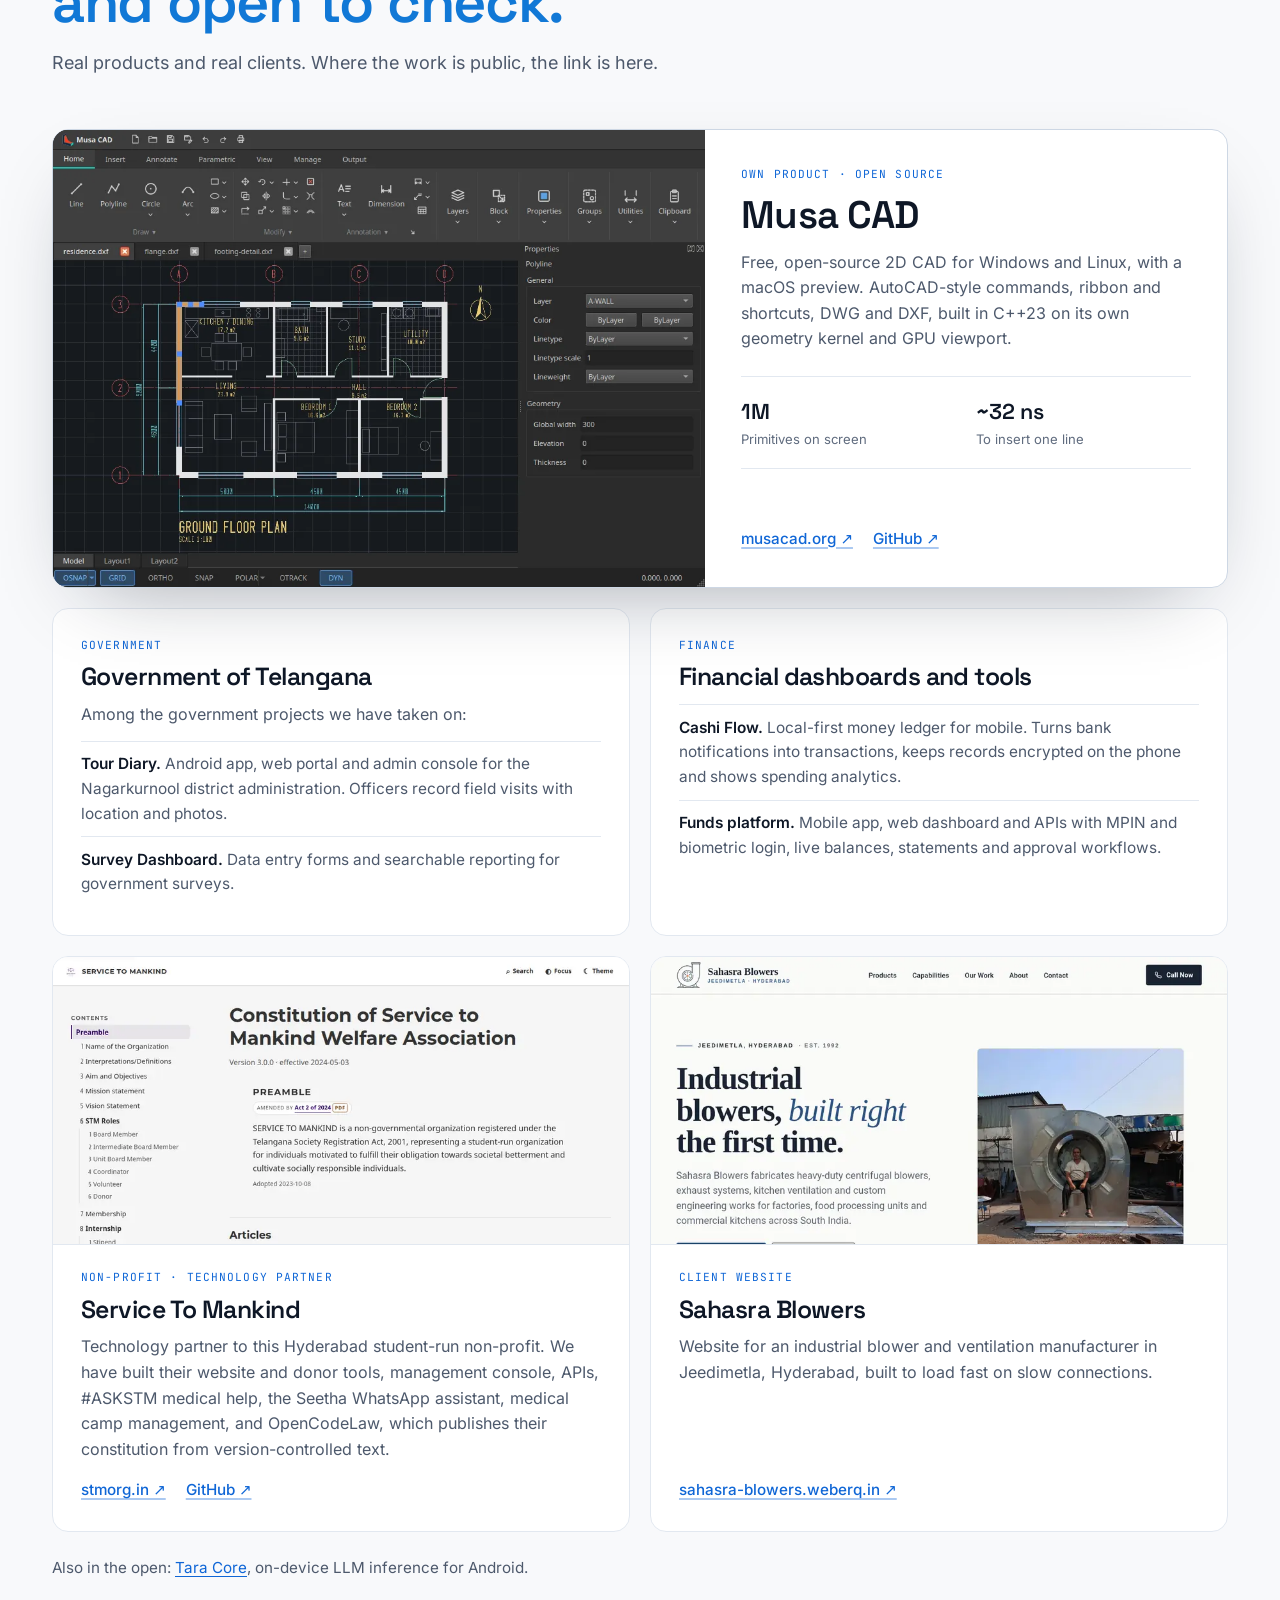
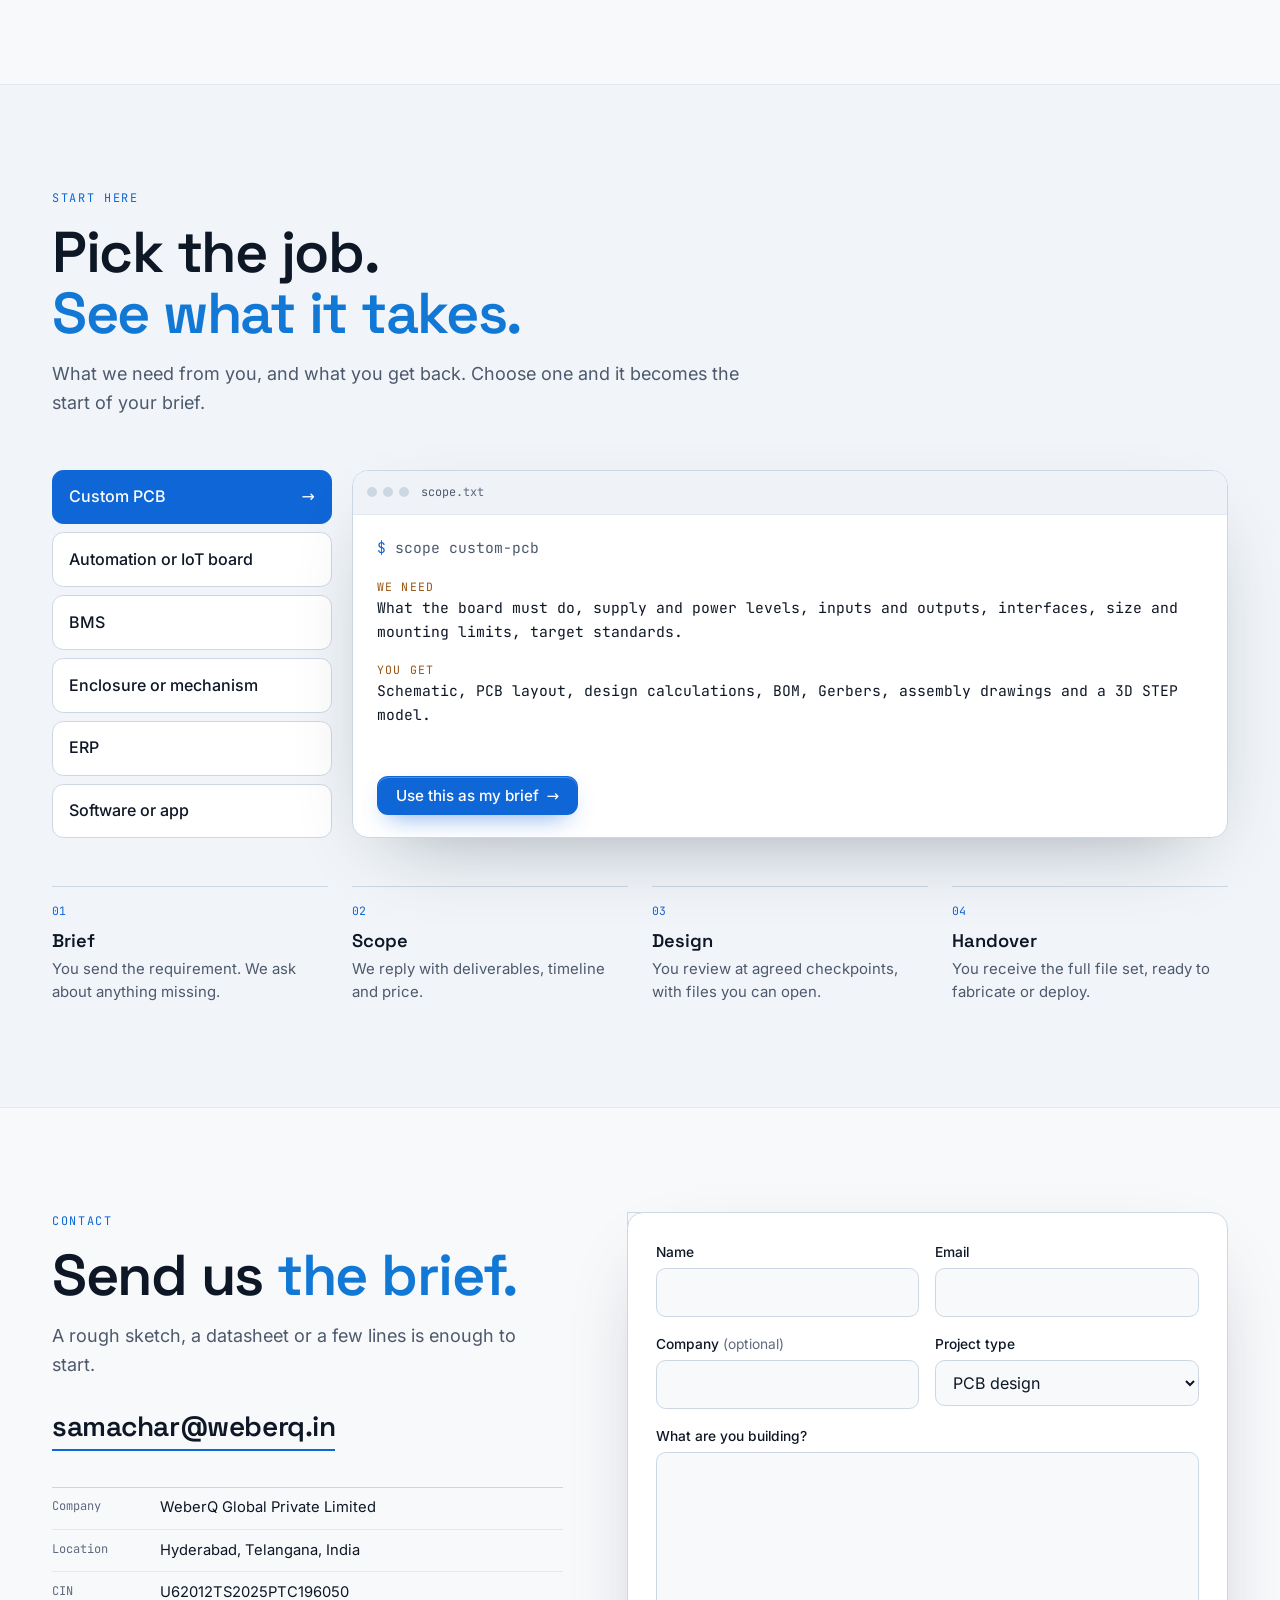
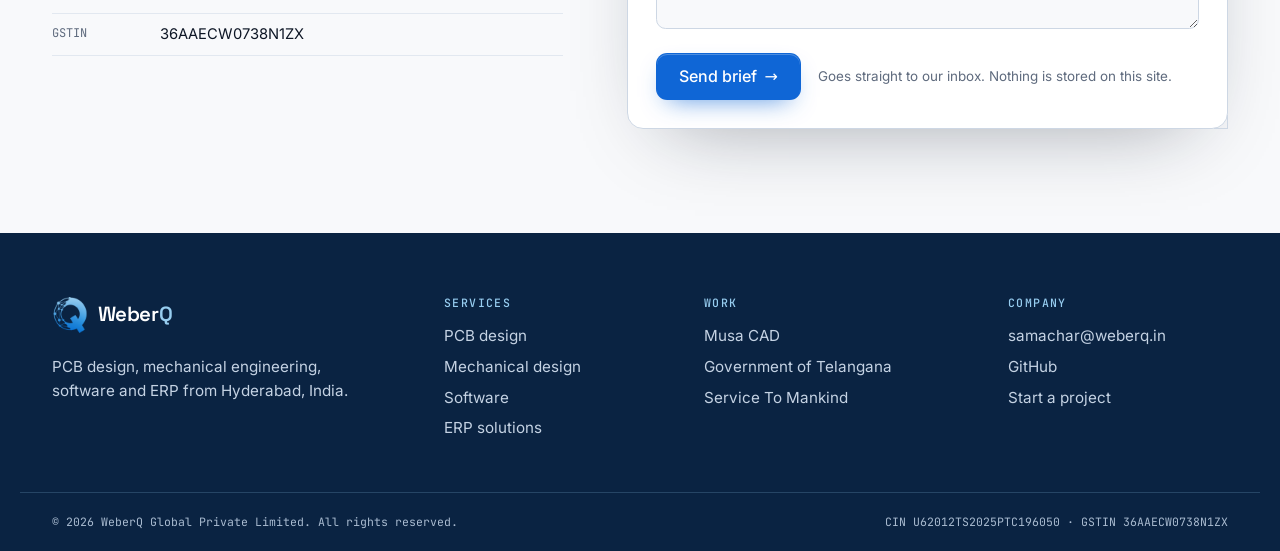
==== commit 9d42b2f0: "Version the script and stylesheet links Cloudflare tells browsers to keep assets for four hours, so " ====
--- a/index.html
+++ b/index.html
@@ -42,7 +42,7 @@
     <script>document.documentElement.classList.add('js');</script>
     <link rel="preload" href="assets/fonts/space-grotesk.woff2" as="font" type="font/woff2" crossorigin />
     <link rel="preload" href="assets/fonts/inter.woff2" as="font" type="font/woff2" crossorigin />
-    <link rel="stylesheet" href="assets/css/site.css" />
+    <link rel="stylesheet" href="assets/css/site.css?v=20261104" />
   </head>
   <body>
     <a class="skip" href="#main">Skip to content</a>
@@ -521,7 +521,7 @@
       </div>
     </footer>
 
-    <script src="assets/js/board.js" defer></script>
-    <script src="assets/js/site.js" defer></script>
+    <script src="assets/js/board.js?v=20261104" defer></script>
+    <script src="assets/js/site.js?v=20261104" defer></script>
   </body>
 </html>
